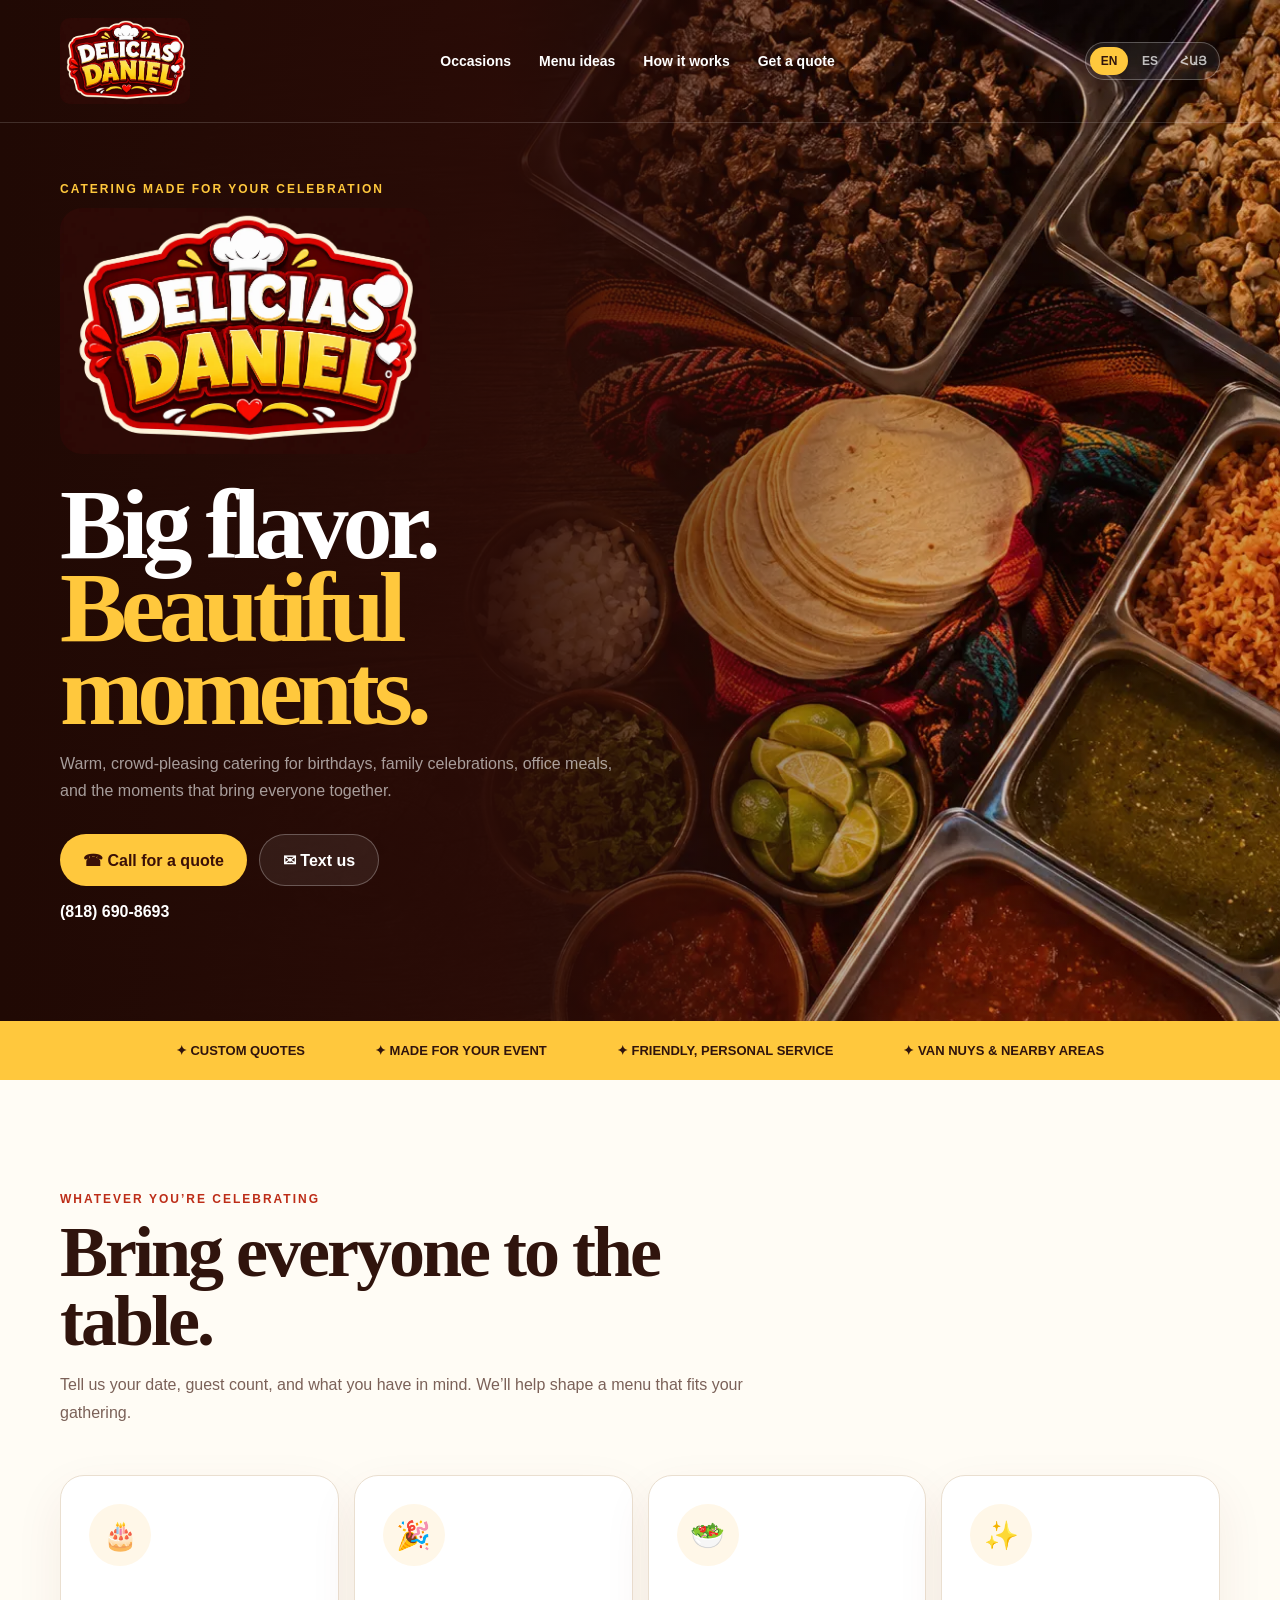
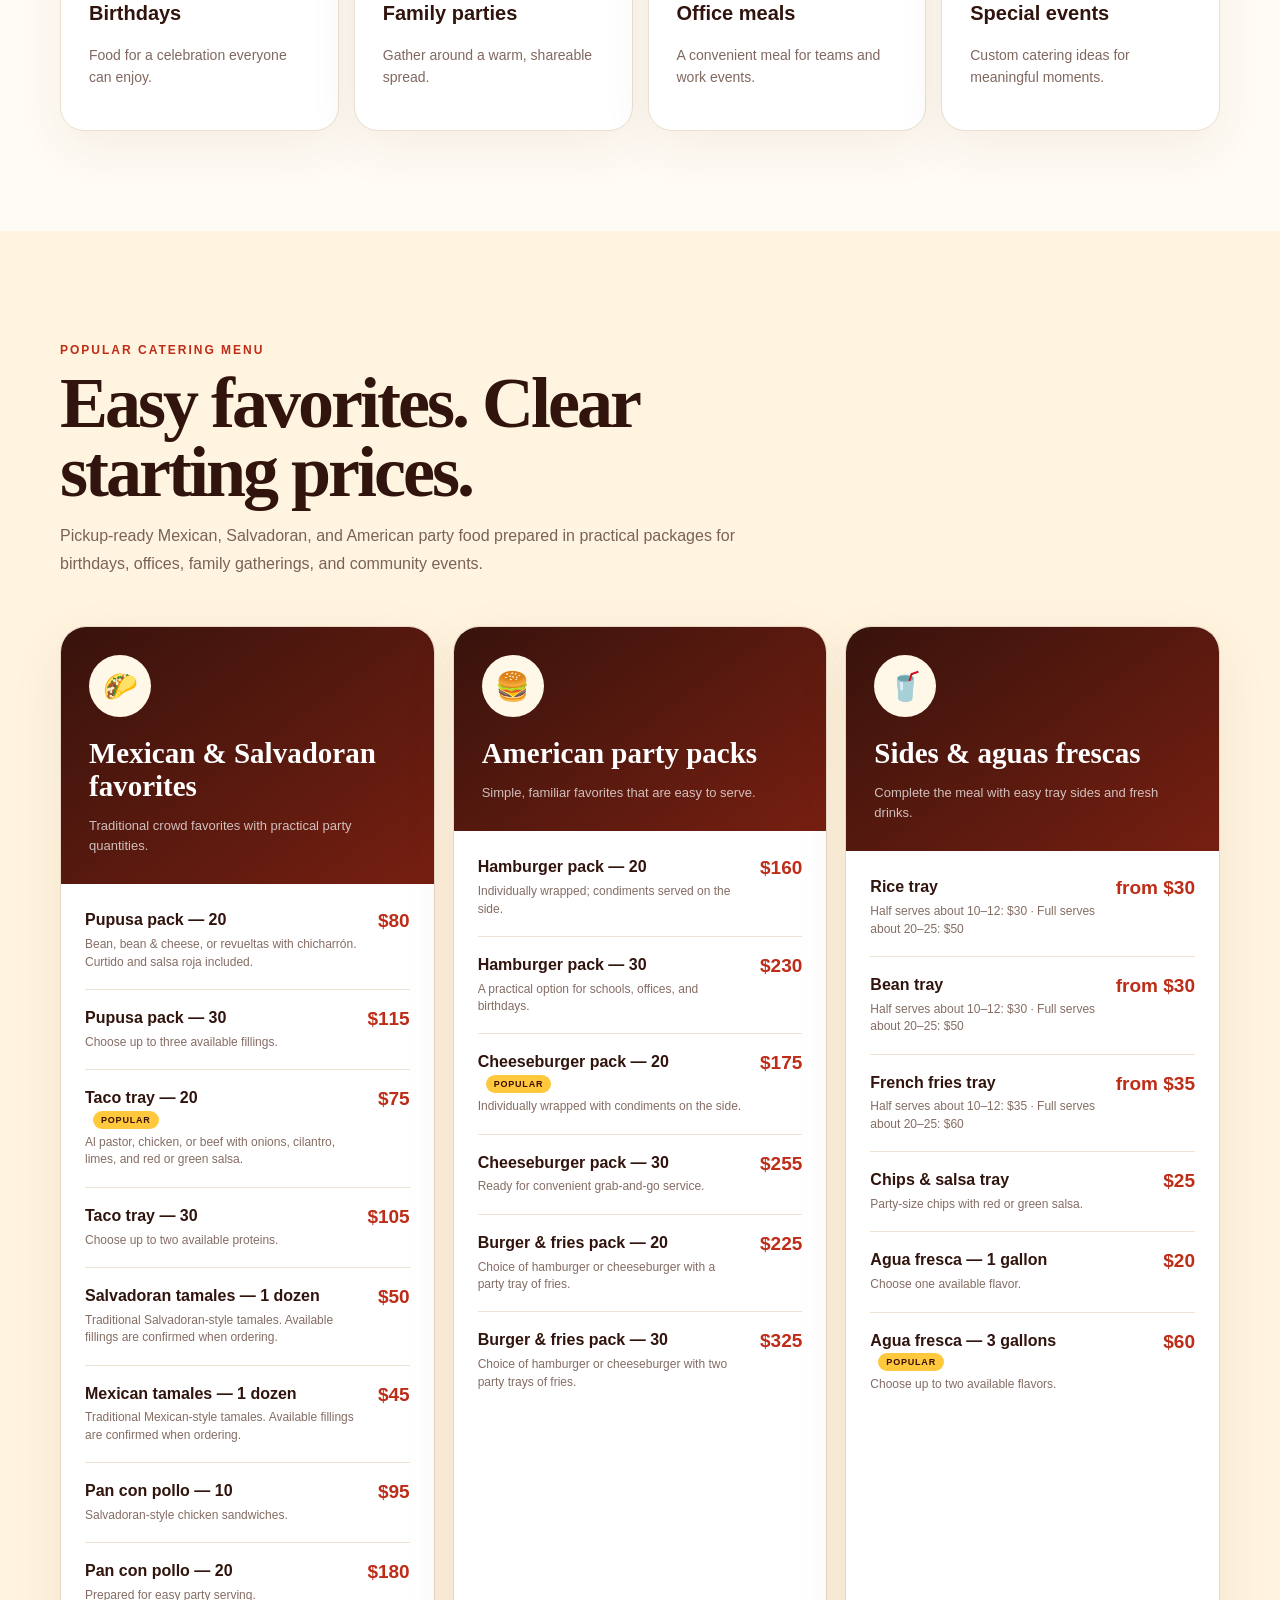
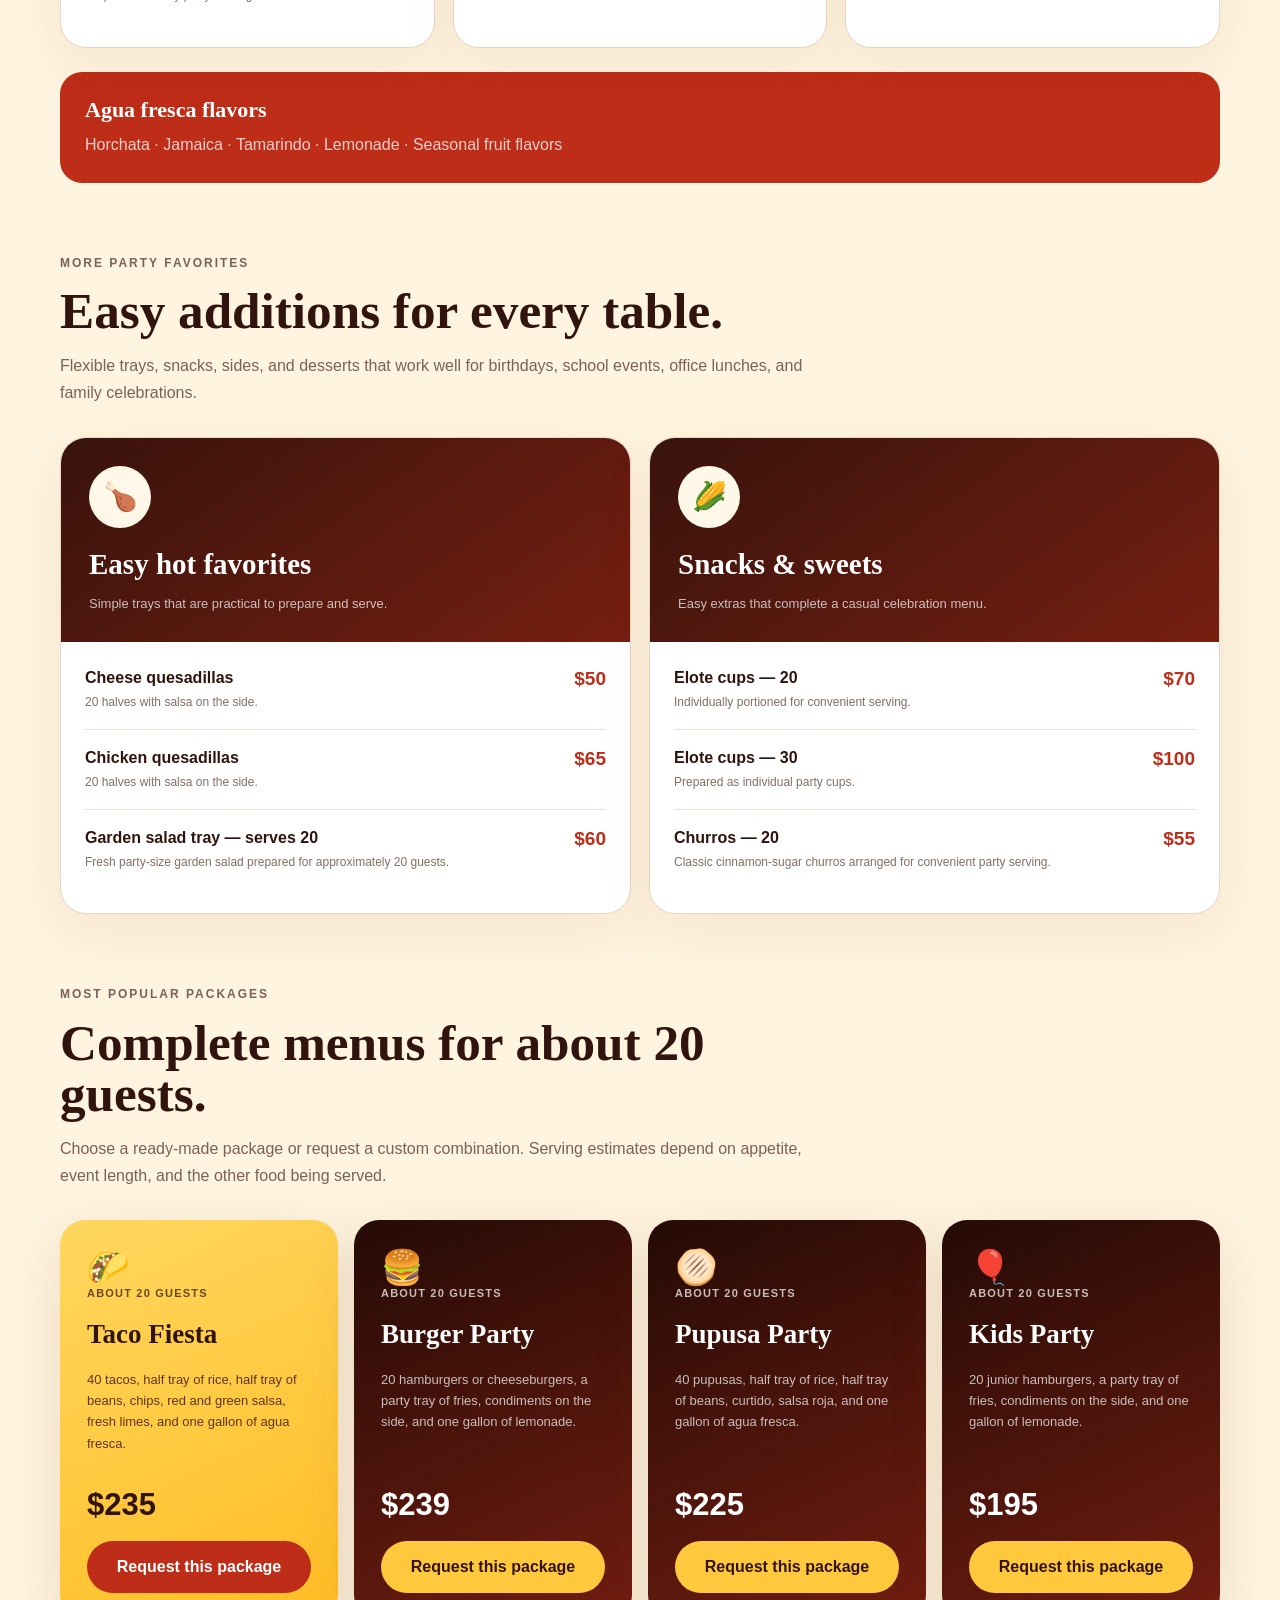
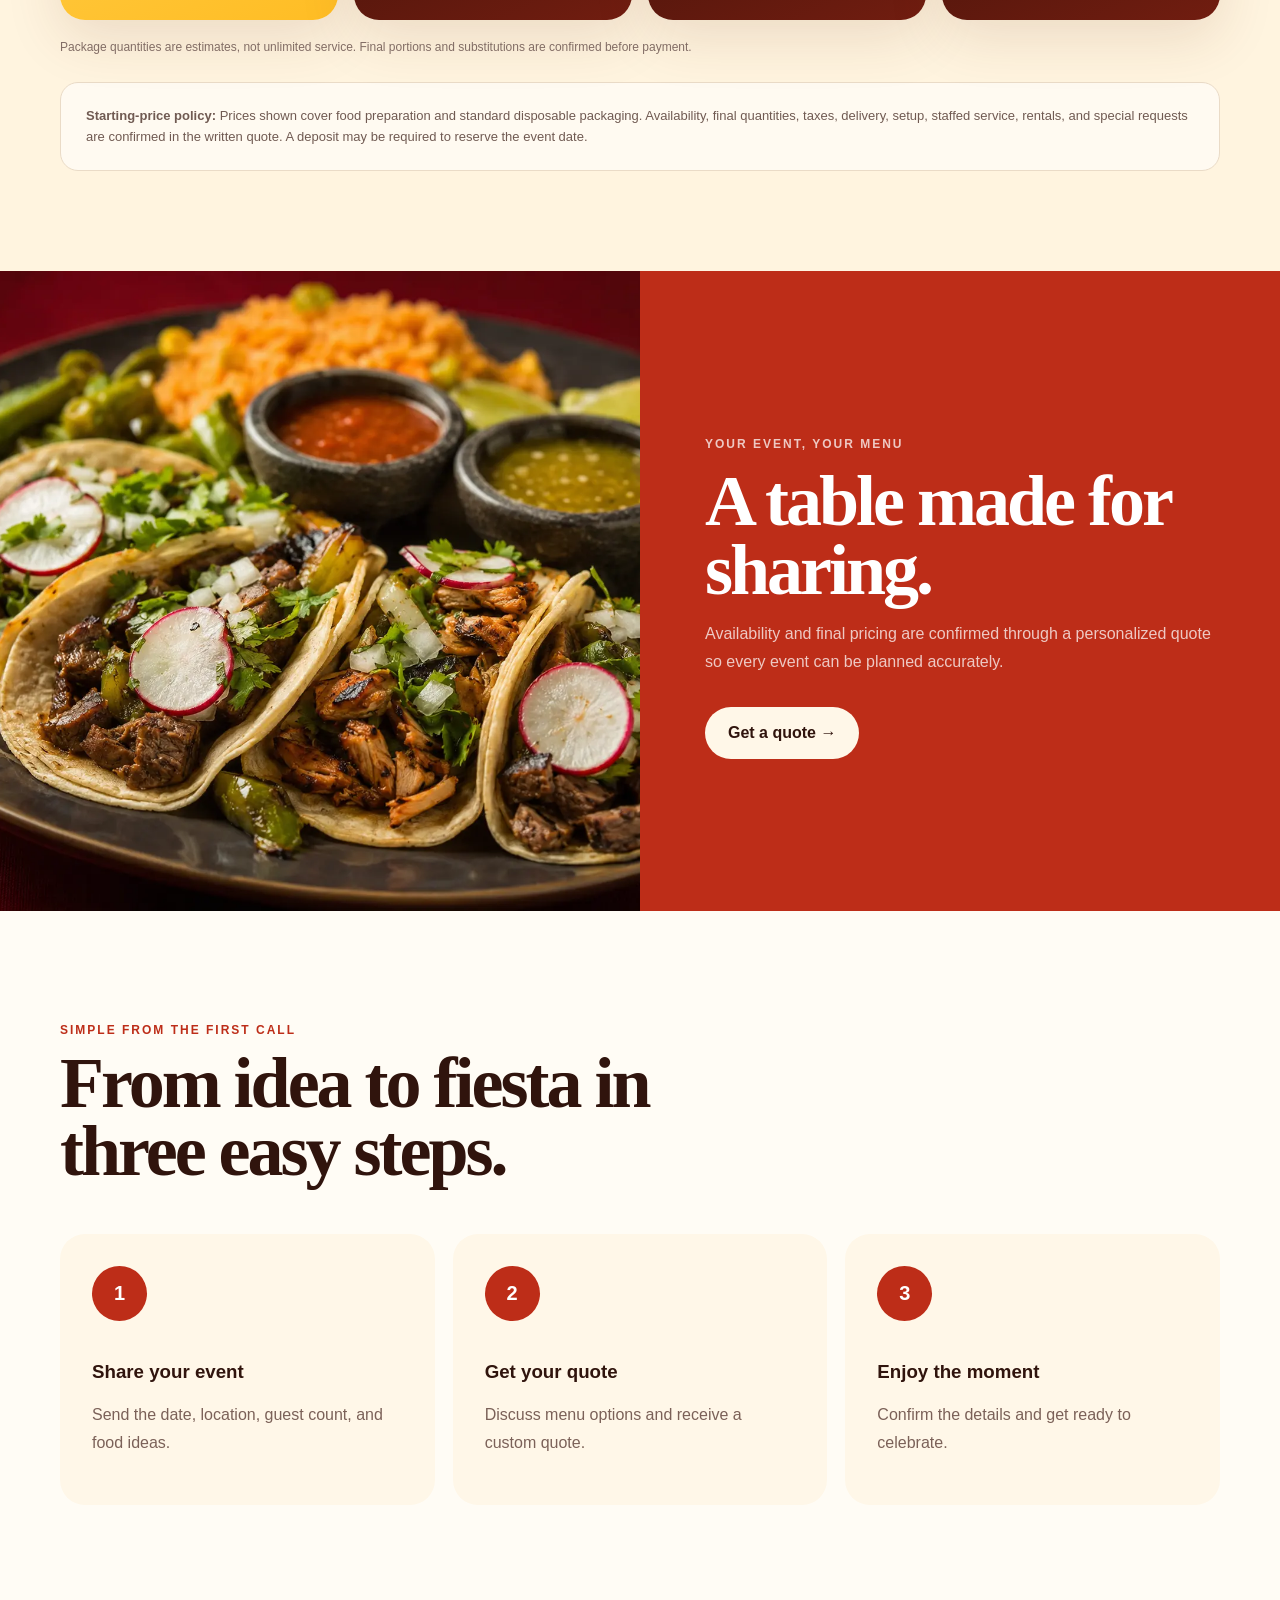
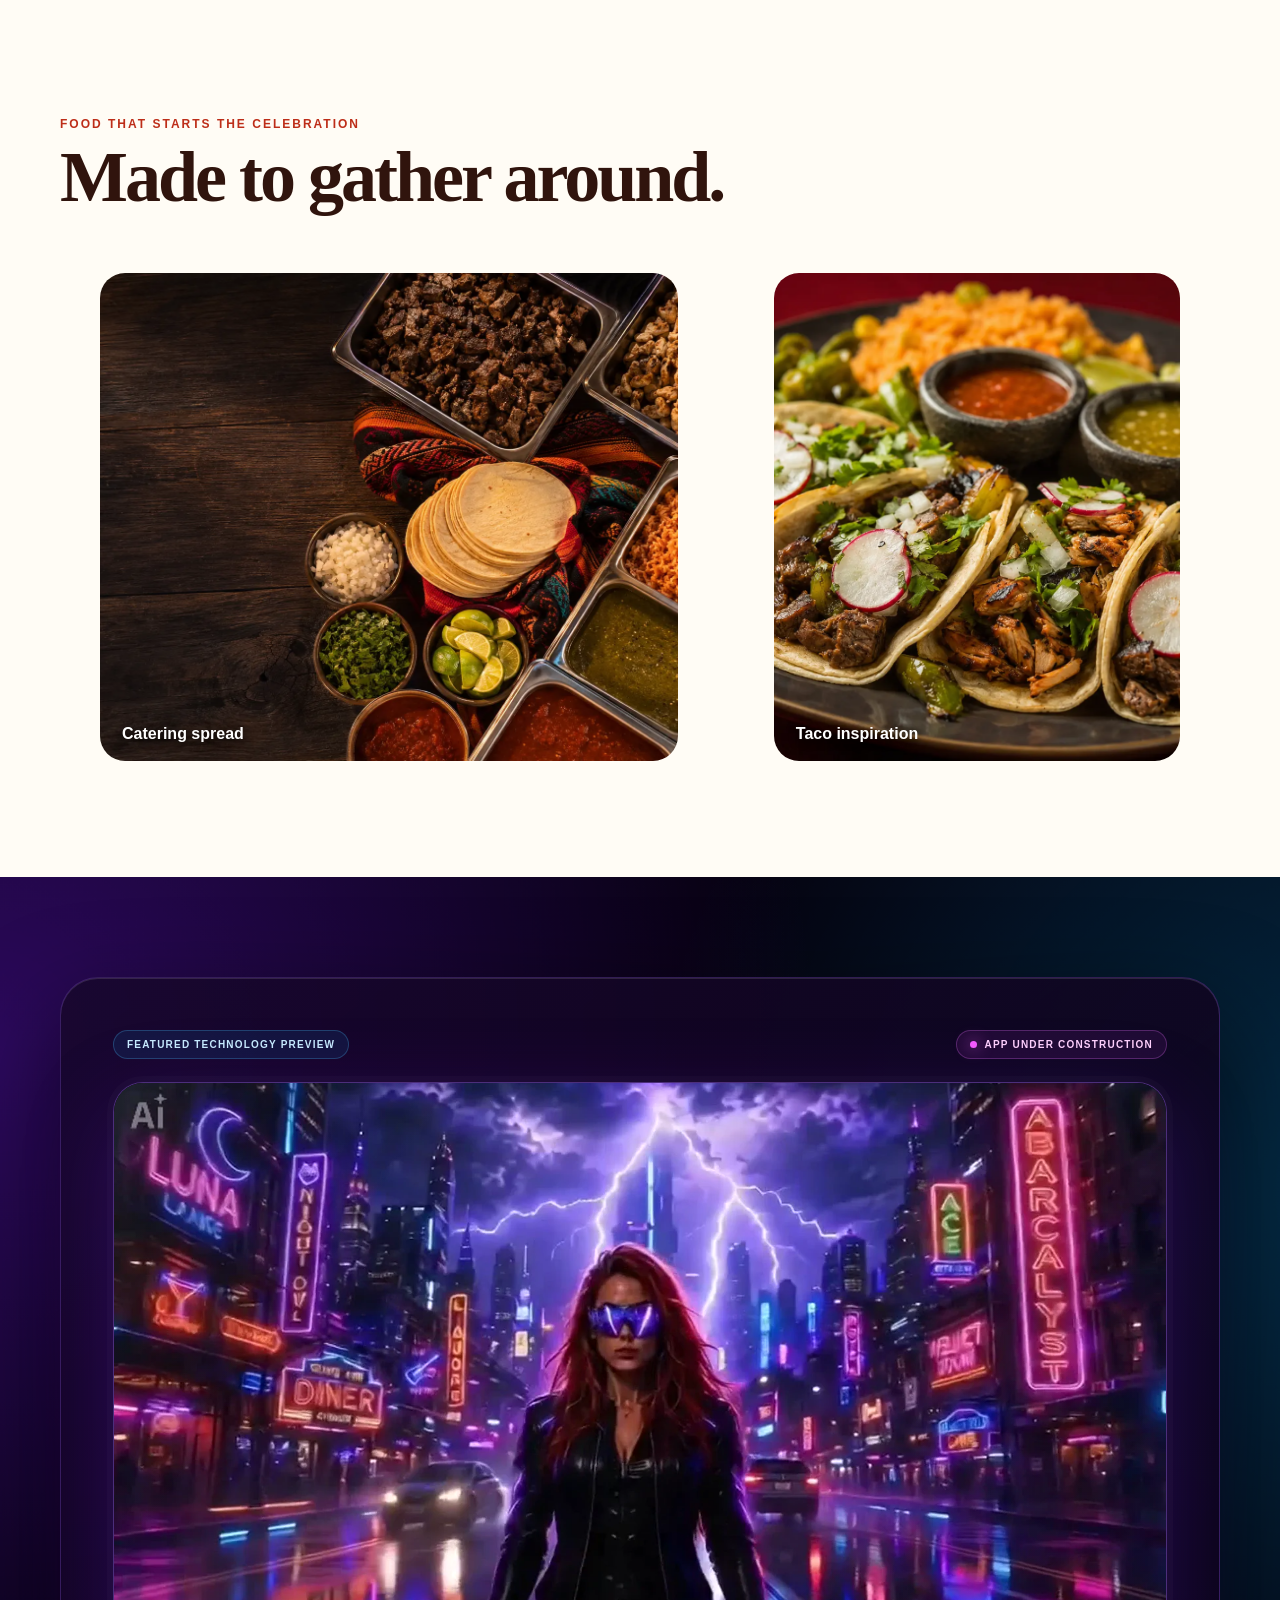
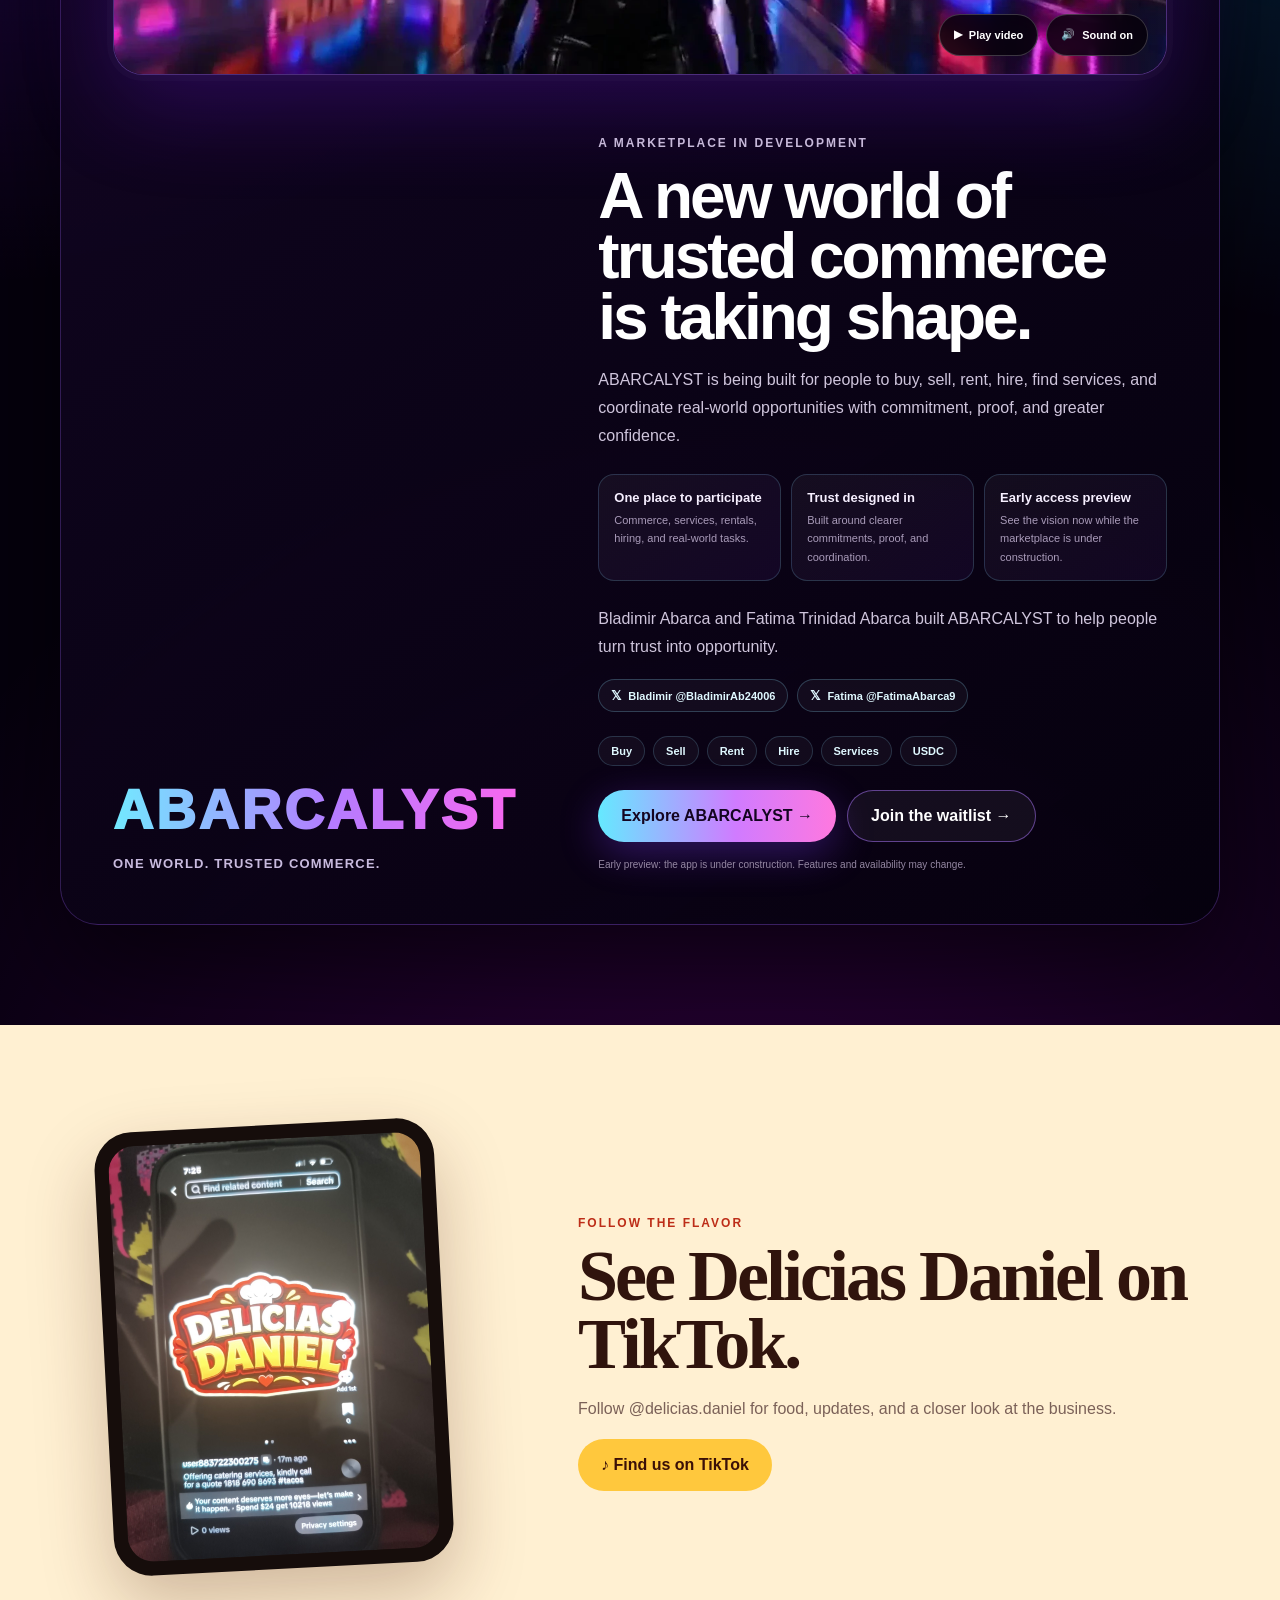
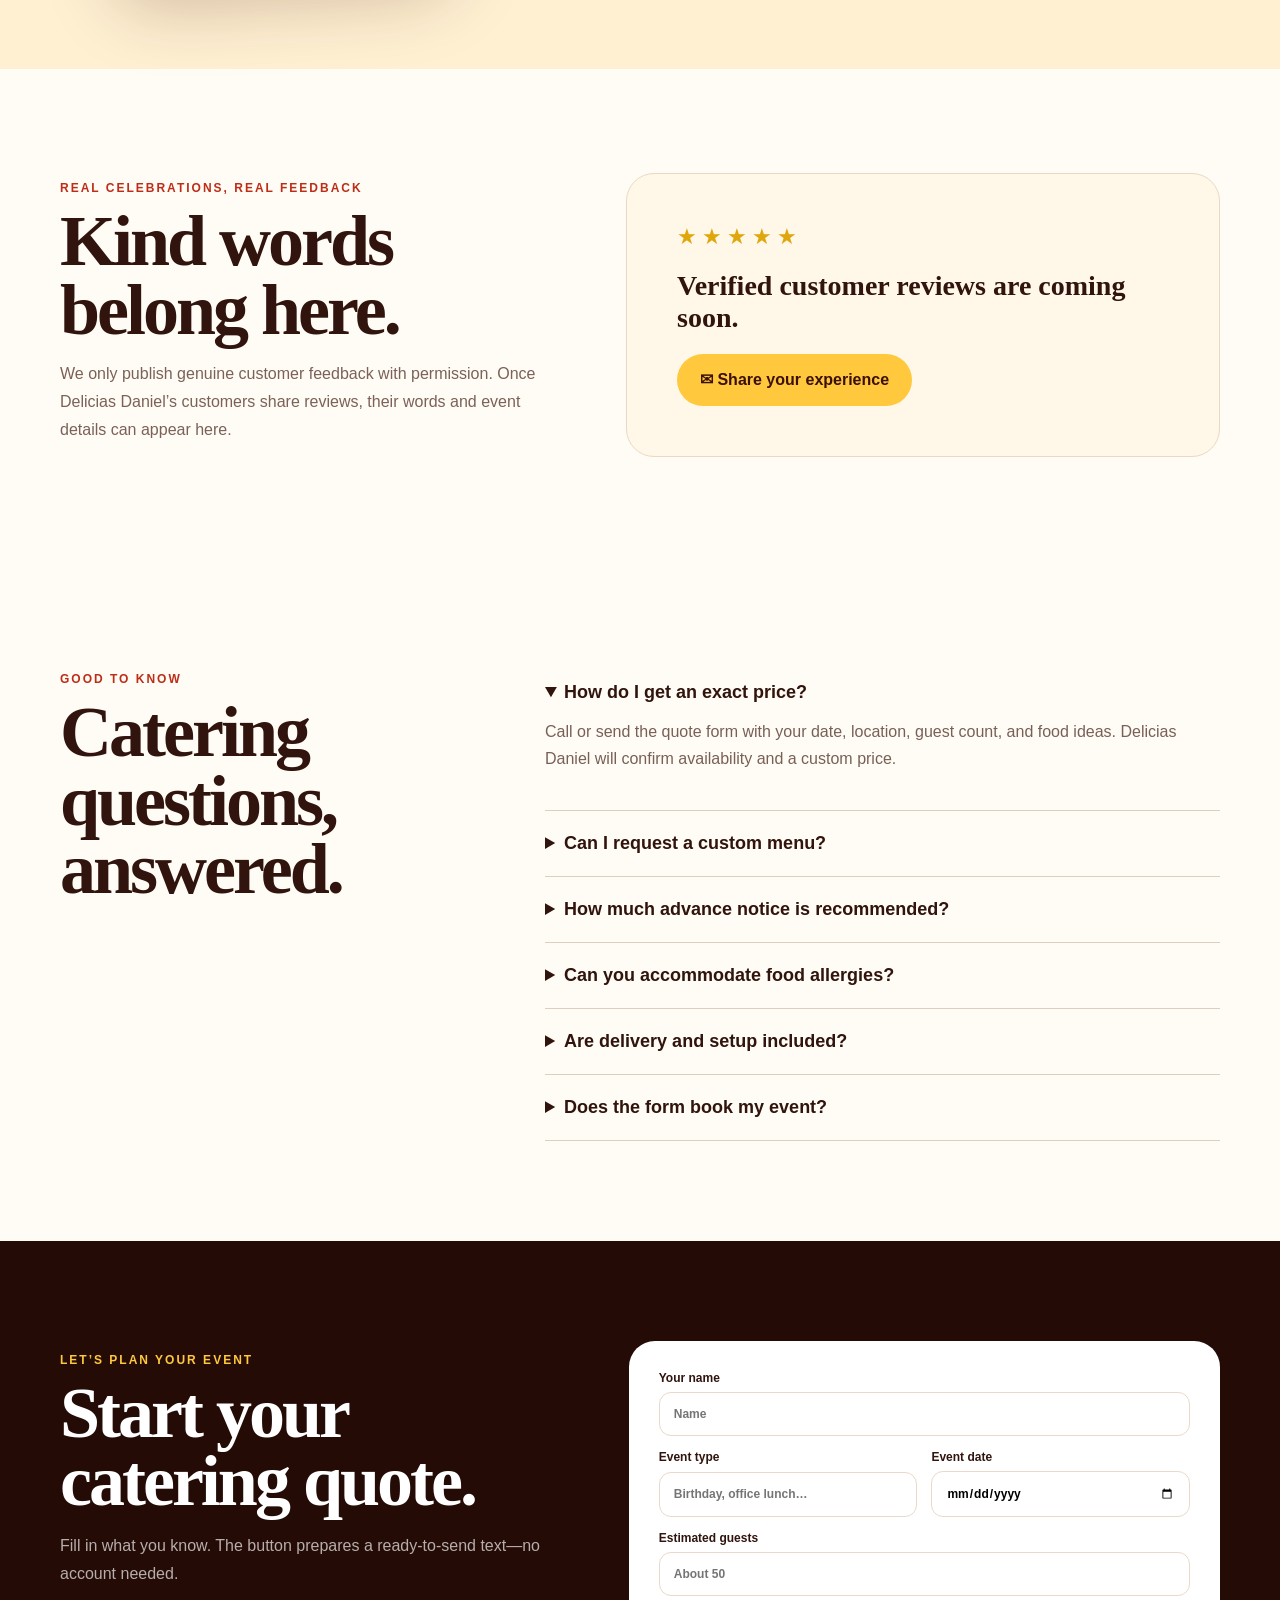
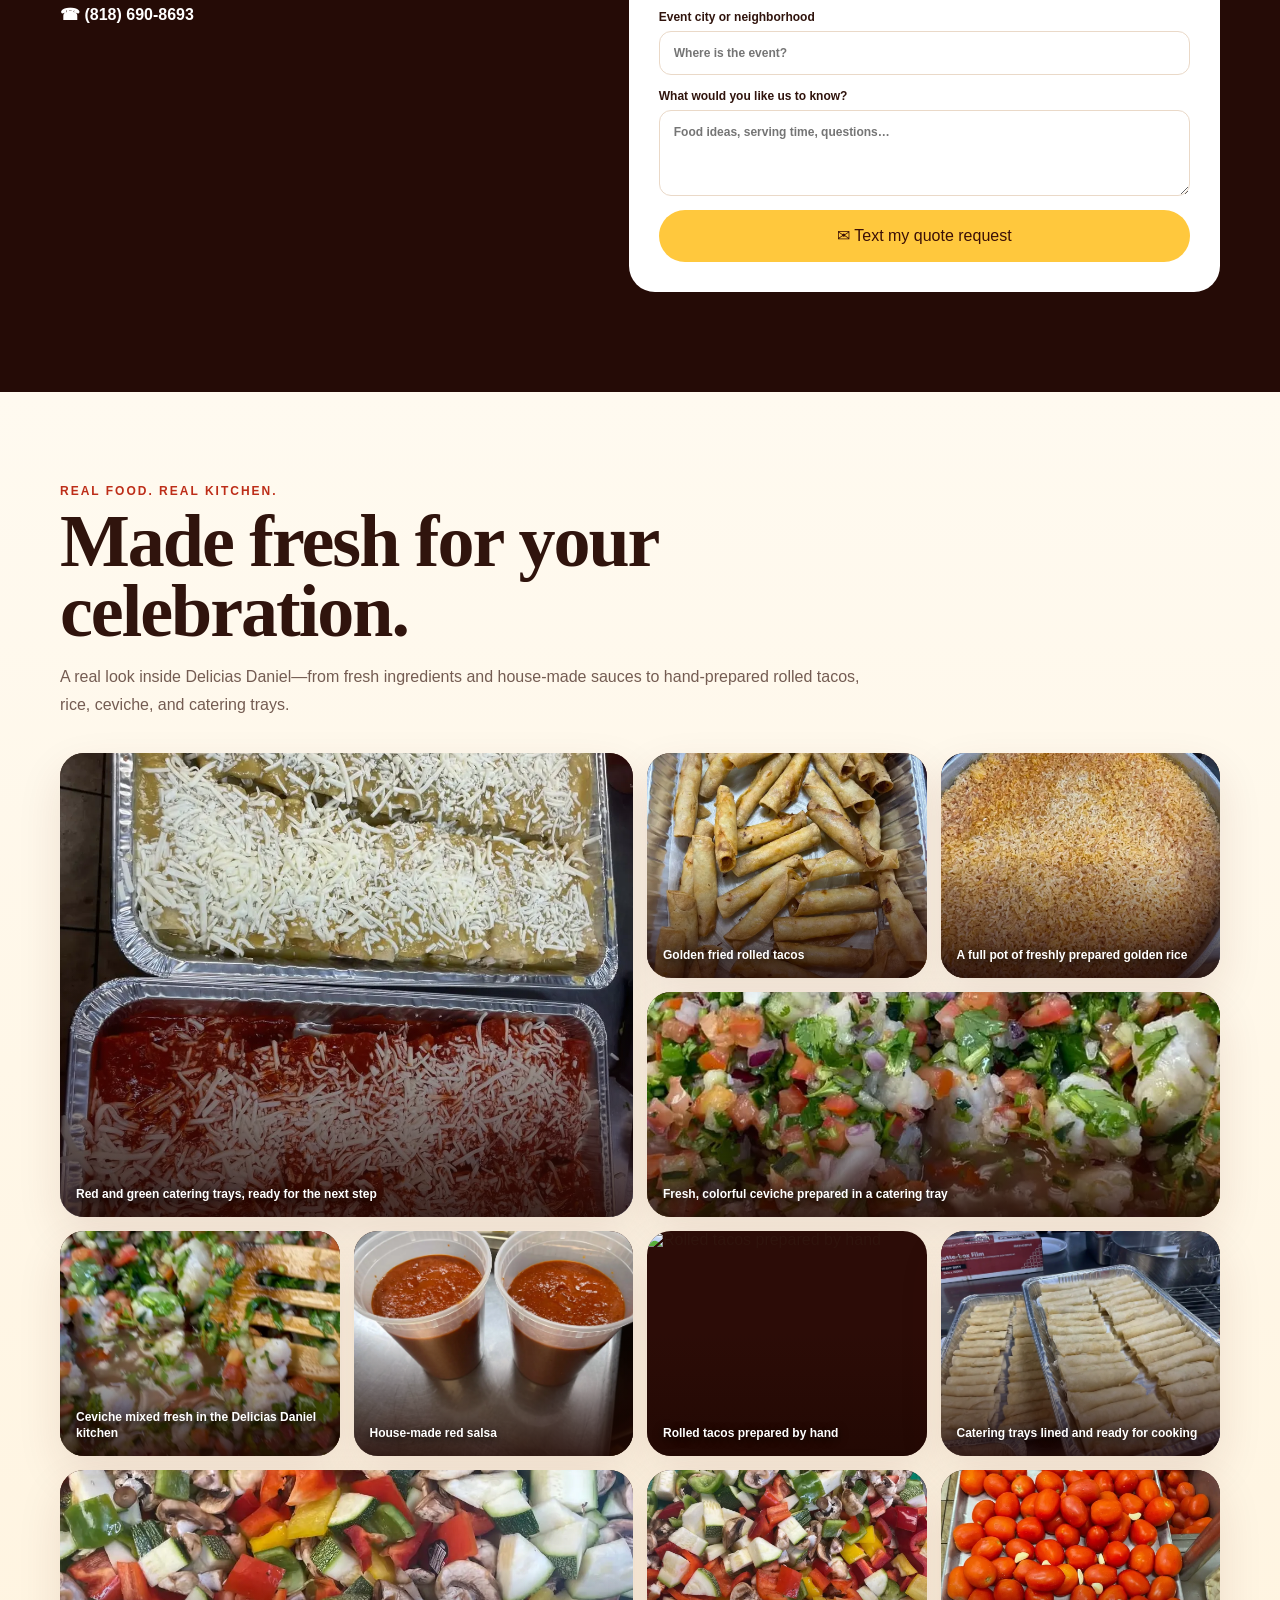
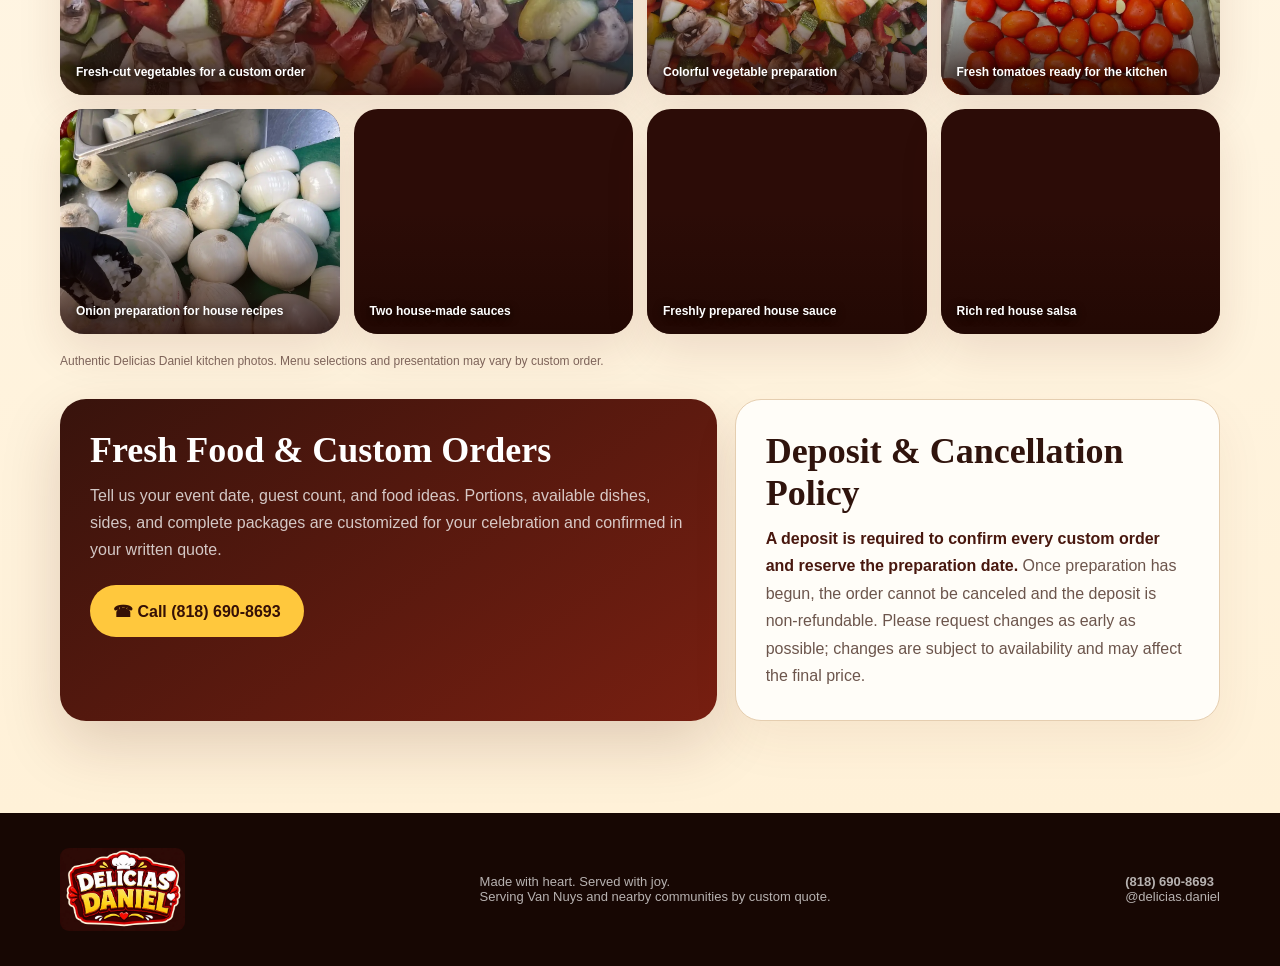
==== index.html @ d9c8c958 "Show complete real kitchen gallery and elevate ABARCALYST preview" ====
<!doctype html>
<html lang="en">
<head>
  <meta charset="utf-8">
  <meta name="viewport" content="width=device-width,initial-scale=1">
  <title>Delicias Daniel Catering | Van Nuys</title>
  <meta name="description" content="Delicias Daniel offers Mexican, Salvadoran, and American catering packages—including pupusas, tacos, tamales, burgers, chicken sandwiches, trays, and aguas frescas—in Van Nuys and nearby communities.">
  <meta name="theme-color" content="#250b06">
  <link rel="canonical" href="https://deliciasdaniel.com/">
  <link rel="icon" type="image/svg+xml" href="/favicon.svg">
  <link rel="shortcut icon" href="/favicon.svg">
  <meta property="og:title" content="Delicias Daniel Catering | Van Nuys">
  <meta property="og:description" content="Catering made for your celebration. Call (818) 690-8693 for a custom quote.">
  <meta property="og:url" content="https://deliciasdaniel.com/">
  <meta property="og:type" content="website">
  <meta property="og:locale" content="en_US">
  <meta property="og:locale:alternate" content="es_US">
  <meta property="og:locale:alternate" content="hy_AM">
  <script type="application/ld+json">
    {
      "@context": "https://schema.org",
      "@type": "FoodEstablishment",
      "name": "Delicias Daniel",
      "url": "https://deliciasdaniel.com/",
      "telephone": "+1-818-690-8693",
      "sameAs": ["https://www.tiktok.com/@delicias.daniel"],
      "areaServed": ["Van Nuys", "San Fernando Valley"],
      "servesCuisine": ["Mexican", "Salvadoran"]
    }
  </script>
  <style>
    :root{--red:#bd2d18;--dark:#250b06;--gold:#ffc83d;--cream:#fff7e8;--ink:#30140d}
    *{box-sizing:border-box}html{scroll-behavior:smooth}body{margin:0;color:var(--ink);background:#fffcf5;font-family:Arial,sans-serif}a{text-decoration:none;color:inherit}.wrap{width:min(1160px,calc(100% - 40px));margin:auto}
    header{position:absolute;z-index:3;top:0;left:0;right:0;display:flex;align-items:center;justify-content:space-between;padding:18px max(20px,calc((100vw - 1160px)/2));color:white;border-bottom:1px solid #ffffff26}.logo{width:130px;border-radius:10px}.nav{display:flex;gap:28px;font-size:14px;font-weight:700}.language-switcher{display:flex;gap:3px;padding:4px;background:#ffffff12;border:1px solid #ffffff44;border-radius:30px}.language-switcher button,.language-switcher a{display:grid;min-width:38px;padding:7px 8px;place-items:center;color:#ffffffb8;background:transparent;border:0;border-radius:20px;font:inherit;font-size:12px;font-weight:900;cursor:pointer}.language-switcher button.active,.language-switcher a.active{color:var(--ink);background:var(--gold)}
    .hero{position:relative;min-height:790px;color:white;background:var(--dark);overflow:hidden}.hero-bg{position:absolute;inset:0;width:100%;height:100%;object-fit:cover}.shade{position:absolute;inset:0;background:linear-gradient(90deg,#200904 0%,#2a0b06f2 39%,#2a0b0640 70%,#1d070430)}.hero-inner{position:relative;z-index:1;display:flex;align-items:center;min-height:790px}.hero-copy{max-width:650px;padding-top:70px}.hero-logo{width:min(370px,78vw);border-radius:22px}.eyebrow,.kicker{color:var(--gold);font-size:12px;font-weight:900;letter-spacing:2px;text-transform:uppercase}.hero h1{margin:25px 0 18px;font-family:Georgia,serif;font-size:clamp(58px,8vw,100px);line-height:.83;letter-spacing:-6px}.hero h1 span{display:block;color:var(--gold)}.lead{max-width:570px;color:#fff9;line-height:1.7}.actions{display:flex;gap:12px;flex-wrap:wrap;margin-top:30px}.btn{display:inline-flex;align-items:center;justify-content:center;min-height:52px;padding:0 23px;border-radius:30px;font-weight:900}.primary{color:#3b1007;background:var(--gold)}.secondary{color:white;border:1px solid #ffffff44;background:#ffffff12}.number{display:block;margin-top:17px;font-weight:800}
    .strip{display:flex;gap:70px;justify-content:center;padding:22px;background:var(--gold);font-size:13px;font-weight:900;text-transform:uppercase;overflow:auto;white-space:nowrap}
    section{padding:100px 0}.heading{max-width:730px}.kicker{color:var(--red)}h2{margin:0;font-family:Georgia,serif;font-size:clamp(42px,6vw,72px);line-height:.95;letter-spacing:-3px}.sub{color:#7b6158;line-height:1.75}
    .cards{display:grid;grid-template-columns:repeat(4,1fr);gap:15px;margin-top:48px}.card{min-height:205px;padding:28px;background:white;border:1px solid #eadfd0;border-radius:24px;box-shadow:0 18px 50px #6b2c1012}.icon{display:grid;width:62px;height:62px;place-items:center;background:var(--cream);border-radius:50%;font-size:28px}.card h3{margin-top:36px;font-size:20px}.card p{color:#806860;line-height:1.55;font-size:14px}
    .menu{background:#fff4df}.menu .cards{grid-template-columns:repeat(3,1fr)}.menu .card{color:white;background:linear-gradient(145deg,#38130c,#711d10);border:0}.menu .card p{color:#ffffffaa}.note{margin-top:18px;color:#826d65;font-size:12px}
    .price-groups{display:grid;grid-template-columns:repeat(3,1fr);gap:18px;margin-top:48px}.price-card{overflow:hidden;background:white;border:1px solid #e6d6c3;border-radius:26px;box-shadow:0 18px 55px #6b2c1012}.price-head{min-height:155px;padding:28px;color:white;background:linear-gradient(145deg,#38130c,#761f11)}.price-head .icon{margin-bottom:20px}.price-head h3{margin:0;font-family:Georgia,serif;font-size:29px}.price-head p{margin-bottom:0;color:#ffffffb8;font-size:13px;line-height:1.55}.price-list{padding:8px 24px 24px}.price-row{display:grid;grid-template-columns:1fr auto;gap:16px;align-items:start;padding:18px 0;border-bottom:1px solid #eee2d3}.price-row:last-child{border-bottom:0}.price-name{display:block;font-weight:900;line-height:1.3}.price-detail{display:block;margin-top:5px;color:#856d64;font-size:12px;line-height:1.45}.price{color:var(--red);font-size:19px;font-weight:900;white-space:nowrap}.popular{display:inline-flex;margin-left:8px;padding:4px 8px;color:#3b1007;background:var(--gold);border-radius:20px;font-size:9px;font-weight:900;letter-spacing:.8px;text-transform:uppercase}.flavors{margin-top:24px;padding:25px;color:white;background:var(--red);border-radius:22px}.flavors strong{display:block;margin-bottom:8px;font-family:Georgia,serif;font-size:22px}.flavors span{color:#ffffffc5;line-height:1.7}.price-note{margin-top:25px;padding:22px 25px;background:#fffaf1;border:1px solid #eadbc7;border-radius:18px;color:#705a52;font-size:13px;line-height:1.65}
    .menu-subhead{max-width:760px;margin-top:70px}.menu-subhead h3{margin:8px 0 12px;font-family:Georgia,serif;font-size:clamp(34px,4vw,52px);line-height:1}.menu-subhead p{color:#7b6158;line-height:1.7}.extras-grid{display:grid;grid-template-columns:1fr 1fr;gap:18px;margin-top:30px}.extras-grid .price-head{min-height:130px}.package-grid{display:grid;grid-template-columns:repeat(4,1fr);gap:16px;margin-top:30px}.package{display:flex;flex-direction:column;min-height:360px;padding:27px;color:white;background:linear-gradient(155deg,#250b06,#711d10);border-radius:25px;box-shadow:0 18px 55px #6b2c1020}.package.featured{color:var(--ink);background:linear-gradient(155deg,#ffd75f,#ffbd24)}.package-icon{font-size:34px}.package h4{margin:22px 0 8px;font-family:Georgia,serif;font-size:27px;line-height:1}.package .serves{font-size:11px;font-weight:900;letter-spacing:1.2px;text-transform:uppercase;opacity:.72}.package p{flex:1;color:#ffffffb8;font-size:13px;line-height:1.65}.package.featured p{color:#5e351f}.package-price{display:block;margin-top:20px;font-size:31px;font-weight:900}.package a{margin-top:18px;color:var(--ink);background:var(--gold)}.package.featured a{color:white;background:var(--red)}.service-note{margin-top:18px;color:#826d65;font-size:12px;line-height:1.55}
    .feature{display:grid;grid-template-columns:1fr 1fr;padding:0;color:white;background:var(--red)}.feature img{width:100%;height:640px;object-fit:cover}.feature-copy{align-self:center;padding:70px max(35px,calc((100vw - 1160px)/2)) 70px 65px}.feature-copy p{color:#ffffffbd;line-height:1.75}.cream{color:var(--ink);background:var(--cream);margin-top:15px}
    .steps{display:grid;grid-template-columns:repeat(3,1fr);gap:18px;margin-top:48px}.step{padding:32px;min-height:260px;background:var(--cream);border-radius:25px}.step b{display:grid;width:55px;height:55px;place-items:center;color:white;background:var(--red);border-radius:50%;font-size:20px}.step h3{margin-top:40px}
    .gallery{display:grid;grid-template-columns:1.15fr .85fr;grid-template-rows:520px;gap:16px;margin-top:45px}.photo{position:relative;overflow:hidden;border-radius:25px}.photo:first-child{grid-row:auto}.photo img{width:100%;height:100%;object-fit:cover}.photo span{position:absolute;left:22px;bottom:18px;color:white;font-weight:900;text-shadow:0 2px 10px #000}
    .abarcalyst-ad{position:relative;isolation:isolate;overflow:hidden;color:white;background:#05010d}.abarcalyst-ad:before{content:"";position:absolute;z-index:-1;inset:-30%;background:radial-gradient(circle at 18% 25%,#7b19ff55,transparent 31%),radial-gradient(circle at 86% 30%,#00b7ff3d,transparent 28%),radial-gradient(circle at 55% 92%,#d900ff30,transparent 35%)}.ab-shell{padding:52px;border:1px solid #9e62ff47;border-radius:38px;background:linear-gradient(145deg,#17072bd9,#05010de8);box-shadow:0 40px 100px #0008,inset 0 1px #ffffff1f}.ab-topline{display:flex;align-items:center;justify-content:space-between;gap:16px;margin-bottom:23px}.ab-badge,.ab-status{display:inline-flex;align-items:center;gap:8px;padding:8px 13px;border-radius:30px;font-size:10px;font-weight:900;letter-spacing:1.2px;text-transform:uppercase}.ab-badge{color:#c8edff;background:#00a7ff18;border:1px solid #4bc8ff40}.ab-status{color:#ffd2fd;background:#df3cff15;border:1px solid #ec73ff42}.ab-status:before{content:"";width:7px;height:7px;background:#f55cff;border-radius:50%;box-shadow:0 0 16px #f55cff}.ab-video{position:relative;overflow:hidden;aspect-ratio:16/9;border:1px solid #a165ff73;border-radius:30px;background:#08020f;box-shadow:0 0 0 6px #ffffff05,0 30px 90px #5d13bd55}.ab-video:after{content:"";position:absolute;pointer-events:none;inset:0;background:linear-gradient(125deg,#ffffff12,transparent 24%,transparent 70%,#7b2cff17)}.ab-video video{display:block;width:100%;height:100%;object-fit:cover}.ab-duration{position:absolute;z-index:2;top:18px;right:18px;padding:8px 11px;color:#ffffffd6;background:#05010dbd;border:1px solid #ffffff2a;border-radius:20px;font-size:10px;font-weight:800;backdrop-filter:blur(12px)}.ab-controls{position:absolute;z-index:3;right:18px;bottom:18px;display:flex;gap:8px}.ab-control{display:flex;align-items:center;gap:7px;min-height:42px;padding:0 14px;color:white;background:#07020bd6;border:1px solid #ffffff35;border-radius:25px;font:inherit;font-size:11px;font-weight:900;cursor:pointer;backdrop-filter:blur(14px)}.ab-control:hover{background:#6b22d9}.ab-copy{display:grid;grid-template-columns:.85fr 1.15fr;gap:65px;align-items:end;margin-top:46px}.ab-wordmark{display:block;margin-bottom:12px;background:linear-gradient(90deg,#72e9ff,#b47cff 52%,#ff65ef);-webkit-background-clip:text;background-clip:text;color:transparent;font-size:clamp(30px,5vw,55px);font-weight:1000;letter-spacing:3px}.ab-tagline{color:#c9bbdf;font-size:13px;font-weight:800;letter-spacing:1.2px}.ab-copy h2{margin-bottom:18px;font-family:Arial,sans-serif;font-size:clamp(37px,5vw,66px);letter-spacing:-3px}.ab-copy p{color:#cfc5dc;line-height:1.75}.ab-pills{display:flex;flex-wrap:wrap;gap:8px;margin:24px 0}.ab-pills span{padding:8px 12px;color:#dff8ff;background:#ffffff0a;border:1px solid #8cdfff30;border-radius:24px;font-size:11px;font-weight:800}.ab-founder-links{display:flex;flex-wrap:wrap;gap:9px;margin:18px 0 4px}.ab-founder-links a{display:inline-flex;align-items:center;gap:7px;padding:8px 12px;color:#dff8ff;background:#ffffff0a;border:1px solid #8cdfff3d;border-radius:24px;font-size:11px;font-weight:900}.ab-founder-links a:hover{color:#140521;background:linear-gradient(90deg,#65e9ff,#d07bff 58%,#ff78df)}.ab-founder-links .x-mark{font-size:13px}.ab-cta{color:#140521;background:linear-gradient(90deg,#65e9ff,#d07bff 58%,#ff78df);box-shadow:0 12px 40px #7d3cff55}.ab-disclaimer{display:block;margin-top:15px;color:#9487a2;font-size:10px;line-height:1.5}
    .ab-actions{display:flex;flex-wrap:wrap;gap:11px}.ab-waitlist{color:white;background:#ffffff0d;border:1px solid #ad78ff80}.ab-waitlist:hover{background:#812fe2}
    .social{background:#fff0d2}.social-grid{display:grid;grid-template-columns:.8fr 1.2fr;gap:90px;align-items:center}.phone{width:min(340px,80vw);margin:auto;padding:14px;background:#160d0b;border-radius:38px;box-shadow:0 30px 70px #4b190c44;transform:rotate(-3deg)}.phone img{display:block;width:100%;border-radius:26px}.reviews{display:grid;grid-template-columns:.9fr 1.1fr;gap:80px;align-items:center}.review-box{display:grid;gap:20px;justify-items:start;padding:50px;background:var(--cream);border:1px solid #ead8c2;border-radius:28px}.stars{color:#dfa70b;letter-spacing:5px;font-size:22px}.review-box strong{font-family:Georgia,serif;font-size:28px}
    .faq{display:grid;grid-template-columns:.75fr 1.25fr;gap:80px}.faq details{padding:22px 0;border-bottom:1px solid #ddcfc0}.faq summary{font-size:18px;font-weight:800;cursor:pointer}.faq details p{color:#786057;line-height:1.65}
    .quote{color:white;background:var(--dark)}.quote-grid{display:grid;grid-template-columns:.9fr 1.1fr;gap:85px;align-items:start}.quote .sub{color:#ffffffaa}.form{display:grid;gap:14px;padding:30px;color:var(--ink);background:white;border-radius:26px}.form label{display:grid;gap:7px;font-size:12px;font-weight:800}.form input,.form textarea{width:100%;padding:14px;border:1px solid #ead9c8;border-radius:12px;font:inherit}.row{display:grid;grid-template-columns:1fr 1fr;gap:14px}.form button{border:0;font:inherit;cursor:pointer}
    footer{display:flex;align-items:center;justify-content:space-between;gap:30px;padding:35px max(20px,calc((100vw - 1160px)/2));color:#ffffffb0;background:#170703;font-size:13px}footer img{width:125px;border-radius:9px}.mobile{display:none}
    @media(max-width:1050px){.package-grid{grid-template-columns:1fr 1fr}}
    @media(max-width:850px){.nav{display:none}.hero{min-height:750px}.hero-inner{min-height:750px}.shade{background:linear-gradient(90deg,#200904f5,#2a0b06b8)}.cards,.menu .cards,.price-groups{grid-template-columns:1fr 1fr}.feature{grid-template-columns:1fr}.feature img{height:420px}.steps{grid-template-columns:1fr}.gallery{grid-template-columns:1fr;grid-template-rows:350px 230px}.photo:first-child{grid-row:auto}.ab-shell{padding:28px}.ab-copy,.social-grid,.reviews,.faq,.quote-grid{grid-template-columns:1fr}.ab-copy{gap:30px}.row{grid-template-columns:1fr}}
    @media(max-width:560px){body{padding-bottom:66px}.hero-logo{width:270px}.hero h1{font-size:58px;letter-spacing:-4px}.actions{display:grid}.strip{justify-content:flex-start}.cards,.menu .cards,.price-groups,.extras-grid,.package-grid{grid-template-columns:1fr}section{padding:75px 0}.feature-copy{padding:60px 24px}.ab-shell{padding:15px;border-radius:24px}.ab-topline{align-items:flex-start;flex-direction:column}.ab-video{border-radius:18px}.ab-duration{top:10px;right:10px}.ab-controls{right:10px;bottom:10px}.ab-control{width:42px;padding:0;justify-content:center}.ab-control-label{display:none}.ab-copy{padding:8px 7px 15px}.faq{gap:35px}.form{padding:20px}footer{flex-direction:column;text-align:center}.mobile{position:fixed;z-index:9;left:0;right:0;bottom:0;display:grid;grid-template-columns:1fr 1fr;padding:8px;background:#180704}.mobile a{display:flex;align-items:center;justify-content:center;height:48px;color:white;font-weight:900}.mobile a:first-child{color:var(--ink);background:var(--gold);border-radius:30px}}
  
/* DELICIAS_REAL_KITCHEN_GALLERY_V4 */
.dd-real-food{padding:92px 0;background:linear-gradient(180deg,#fffaf0,#fff1d8)}
.dd-real-food .dd-head{max-width:800px;margin-bottom:34px}
.dd-real-food .dd-kicker{font-size:12px;font-weight:900;letter-spacing:2px;text-transform:uppercase;color:#bd2d18}
.dd-real-food h2{margin:8px 0 14px;font-family:Georgia,serif;font-size:clamp(42px,7vw,74px);line-height:.95;letter-spacing:-2px}
.dd-real-food .dd-sub{color:#745c52;line-height:1.75}
.dd-kitchen-grid{display:grid;grid-template-columns:repeat(4,1fr);grid-auto-rows:225px;gap:14px}
.dd-kitchen-card{position:relative;overflow:hidden;margin:0;border-radius:24px;background:#2c0c07;box-shadow:0 18px 45px #571c101c}
.dd-kitchen-card:first-child{grid-column:span 2;grid-row:span 2}
.dd-kitchen-card:nth-child(4),.dd-kitchen-card:nth-child(9){grid-column:span 2}
.dd-kitchen-card img{display:block;width:100%;height:100%;object-fit:cover;transition:transform .45s ease}
.dd-kitchen-card:hover img{transform:scale(1.035)}
.dd-kitchen-card:after{content:"";position:absolute;inset:45% 0 0;background:linear-gradient(transparent,#210803d9)}
.dd-kitchen-card figcaption{position:absolute;z-index:2;left:16px;right:16px;bottom:14px;color:white;font-size:12px;font-weight:900;line-height:1.35;text-shadow:0 2px 10px #000}
.dd-gallery-note{margin:18px 0 0;color:#80675d;font-size:12px;line-height:1.6}
.dd-order-grid{display:grid;grid-template-columns:1.15fr .85fr;gap:18px;margin-top:28px}
.dd-feature-order{padding:30px;border-radius:26px;color:white;background:linear-gradient(145deg,#38130c,#781f11);box-shadow:0 24px 60px #4b170f2b}
.dd-feature-order h3,.dd-policy h3{margin:0 0 11px;font-family:Georgia,serif;font-size:clamp(27px,4vw,36px)}
.dd-feature-order p{margin:0;color:#ffffffc2;line-height:1.7}
.dd-call{display:inline-flex;align-items:center;justify-content:center;min-height:52px;margin-top:22px;padding:0 23px;border-radius:999px;background:#ffc83d;color:#351006;font-weight:900}
.dd-policy{padding:30px;border:1px solid #e5ceb0;border-radius:26px;background:#fffdf8;box-shadow:0 20px 50px #6b2c1010}
.dd-policy p{margin:0;color:#6c554c;line-height:1.72}
.dd-policy strong{color:#48170e}
.ab-promo-grid{display:grid;grid-template-columns:repeat(3,1fr);gap:10px;margin:24px 0}
.ab-promo-point{padding:15px;border:1px solid #8cdfff30;border-radius:16px;background:linear-gradient(145deg,#ffffff0c,#7134c318)}
.ab-promo-point strong{display:block;margin-bottom:5px;color:#f6efff;font-size:13px}
.ab-promo-point span{color:#a99bb9;font-size:11px;line-height:1.5}
@media(max-width:850px){.dd-kitchen-grid{grid-template-columns:repeat(2,1fr);grid-auto-rows:210px}.dd-kitchen-card:first-child{grid-column:span 2}.dd-kitchen-card:nth-child(4),.dd-kitchen-card:nth-child(9){grid-column:span 1}.ab-promo-grid{grid-template-columns:1fr}}
@media(max-width:760px){.dd-real-food{padding:64px 0}.dd-order-grid{grid-template-columns:1fr}}
@media(max-width:560px){.dd-kitchen-grid{gap:9px;grid-auto-rows:170px}.dd-kitchen-card{border-radius:17px}.dd-kitchen-card:first-child{grid-row:span 2}.dd-kitchen-card figcaption{left:11px;right:11px;bottom:10px;font-size:10px}}

</style>
</head>
<body>
  <header>
    <img class="logo" src="" data-b64="assets/delicias-daniel-logo.webp.b64" alt="Delicias Daniel">
    <nav class="nav"><a href="#events">Occasions</a><a href="#menu">Menu ideas</a><a href="#steps">How it works</a><a href="#quote">Get a quote</a></nav>
    <div class="language-switcher" aria-label="Choose language"><button class="active" data-lang="en" type="button">EN</button><button data-lang="es" type="button">ES</button><button data-lang="hy" type="button">ՀԱՅ</button></div>
  </header>
  <main>
    <section class="hero">
      <img class="hero-bg" src="" data-b64="assets/hero-catering.webp.b64" alt="">
      <div class="shade"></div>
      <div class="wrap hero-inner"><div class="hero-copy">
        <p class="eyebrow">Catering made for your celebration</p>
        <img class="hero-logo" src="" data-b64="assets/delicias-daniel-logo.webp.b64" alt="Delicias Daniel">
        <h1>Big flavor.<span>Beautiful moments.</span></h1>
        <p class="lead">Warm, crowd-pleasing catering for birthdays, family celebrations, office meals, and the moments that bring everyone together.</p>
        <div class="actions"><a class="btn primary" href="tel:+18186908693">☎ Call for a quote</a><a class="btn secondary" href="sms:18186908693">✉ Text us</a></div>
        <a class="number" href="tel:+18186908693">(818) 690-8693</a>
      </div></div>
    </section>
    <div class="strip"><span>✦ Custom quotes</span><span>✦ Made for your event</span><span>✦ Friendly, personal service</span><span>✦ Van Nuys & nearby areas</span></div>

    <section id="events"><div class="wrap">
      <div class="heading"><p class="kicker">Whatever you’re celebrating</p><h2>Bring everyone to the table.</h2><p class="sub">Tell us your date, guest count, and what you have in mind. We’ll help shape a menu that fits your gathering.</p></div>
      <div class="cards"><article class="card"><span class="icon">🎂</span><h3>Birthdays</h3><p>Food for a celebration everyone can enjoy.</p></article><article class="card"><span class="icon">🎉</span><h3>Family parties</h3><p>Gather around a warm, shareable spread.</p></article><article class="card"><span class="icon">🥗</span><h3>Office meals</h3><p>A convenient meal for teams and work events.</p></article><article class="card"><span class="icon">✨</span><h3>Special events</h3><p>Custom catering ideas for meaningful moments.</p></article></div>
    </div></section>

    <section class="menu" id="menu"><div class="wrap">
      <div class="heading"><p class="kicker">Popular catering menu</p><h2>Easy favorites. Clear starting prices.</h2><p class="sub">Pickup-ready Mexican, Salvadoran, and American party food prepared in practical packages for birthdays, offices, family gatherings, and community events.</p></div>
      <div class="price-groups">
        <article class="price-card">
          <div class="price-head"><span class="icon">🌮</span><h3>Mexican &amp; Salvadoran favorites</h3><p>Traditional crowd favorites with practical party quantities.</p></div>
          <div class="price-list">
            <div class="price-row"><div><span class="price-name">Pupusa pack — 20</span><span class="price-detail">Bean, bean &amp; cheese, or revueltas with chicharrón. Curtido and salsa roja included.</span></div><span class="price">$80</span></div>
            <div class="price-row"><div><span class="price-name">Pupusa pack — 30</span><span class="price-detail">Choose up to three available fillings.</span></div><span class="price">$115</span></div>
            <div class="price-row"><div><span class="price-name">Taco tray — 20</span><span class="popular">Popular</span><span class="price-detail">Al pastor, chicken, or beef with onions, cilantro, limes, and red or green salsa.</span></div><span class="price">$75</span></div>
            <div class="price-row"><div><span class="price-name">Taco tray — 30</span><span class="price-detail">Choose up to two available proteins.</span></div><span class="price">$105</span></div>
            <div class="price-row"><div><span class="price-name">Salvadoran tamales — 1 dozen</span><span class="price-detail">Traditional Salvadoran-style tamales. Available fillings are confirmed when ordering.</span></div><span class="price">$50</span></div>
            <div class="price-row"><div><span class="price-name">Mexican tamales — 1 dozen</span><span class="price-detail">Traditional Mexican-style tamales. Available fillings are confirmed when ordering.</span></div><span class="price">$45</span></div>
            <div class="price-row"><div><span class="price-name">Pan con pollo — 10</span><span class="price-detail">Salvadoran-style chicken sandwiches.</span></div><span class="price">$95</span></div>
            <div class="price-row"><div><span class="price-name">Pan con pollo — 20</span><span class="price-detail">Prepared for easy party serving.</span></div><span class="price">$180</span></div>
          </div>
        </article>
        <article class="price-card">
          <div class="price-head"><span class="icon">🍔</span><h3>American party packs</h3><p>Simple, familiar favorites that are easy to serve.</p></div>
          <div class="price-list">
            <div class="price-row"><div><span class="price-name">Hamburger pack — 20</span><span class="price-detail">Individually wrapped; condiments served on the side.</span></div><span class="price">$160</span></div>
            <div class="price-row"><div><span class="price-name">Hamburger pack — 30</span><span class="price-detail">A practical option for schools, offices, and birthdays.</span></div><span class="price">$230</span></div>
            <div class="price-row"><div><span class="price-name">Cheeseburger pack — 20</span><span class="popular">Popular</span><span class="price-detail">Individually wrapped with condiments on the side.</span></div><span class="price">$175</span></div>
            <div class="price-row"><div><span class="price-name">Cheeseburger pack — 30</span><span class="price-detail">Ready for convenient grab-and-go service.</span></div><span class="price">$255</span></div>
            <div class="price-row"><div><span class="price-name">Burger &amp; fries pack — 20</span><span class="price-detail">Choice of hamburger or cheeseburger with a party tray of fries.</span></div><span class="price">$225</span></div>
            <div class="price-row"><div><span class="price-name">Burger &amp; fries pack — 30</span><span class="price-detail">Choice of hamburger or cheeseburger with two party trays of fries.</span></div><span class="price">$325</span></div>
          </div>
        </article>
        <article class="price-card">
          <div class="price-head"><span class="icon">🥤</span><h3>Sides &amp; aguas frescas</h3><p>Complete the meal with easy tray sides and fresh drinks.</p></div>
          <div class="price-list">
            <div class="price-row"><div><span class="price-name">Rice tray</span><span class="price-detail">Half serves about 10–12: $30 · Full serves about 20–25: $50</span></div><span class="price">from $30</span></div>
            <div class="price-row"><div><span class="price-name">Bean tray</span><span class="price-detail">Half serves about 10–12: $30 · Full serves about 20–25: $50</span></div><span class="price">from $30</span></div>
            <div class="price-row"><div><span class="price-name">French fries tray</span><span class="price-detail">Half serves about 10–12: $35 · Full serves about 20–25: $60</span></div><span class="price">from $35</span></div>
            <div class="price-row"><div><span class="price-name">Chips &amp; salsa tray</span><span class="price-detail">Party-size chips with red or green salsa.</span></div><span class="price">$25</span></div>
            <div class="price-row"><div><span class="price-name">Agua fresca — 1 gallon</span><span class="price-detail">Choose one available flavor.</span></div><span class="price">$20</span></div>
            <div class="price-row"><div><span class="price-name">Agua fresca — 3 gallons</span><span class="popular">Popular</span><span class="price-detail">Choose up to two available flavors.</span></div><span class="price">$60</span></div>
          </div>
        </article>
      </div>
      <div class="flavors"><strong>Agua fresca flavors</strong><span>Horchata · Jamaica · Tamarindo · Lemonade · Seasonal fruit flavors</span></div>
      <div class="menu-subhead"><p class="kicker">More party favorites</p><h3>Easy additions for every table.</h3><p>Flexible trays, snacks, sides, and desserts that work well for birthdays, school events, office lunches, and family celebrations.</p></div>
      <div class="extras-grid">
        <article class="price-card">
          <div class="price-head"><span class="icon">🍗</span><h3>Easy hot favorites</h3><p>Simple trays that are practical to prepare and serve.</p></div>
          <div class="price-list">
            <div class="price-row"><div><span class="price-name">Cheese quesadillas</span><span class="price-detail">20 halves with salsa on the side.</span></div><span class="price">$50</span></div>
            <div class="price-row"><div><span class="price-name">Chicken quesadillas</span><span class="price-detail">20 halves with salsa on the side.</span></div><span class="price">$65</span></div>
            <div class="price-row"><div><span class="price-name">Garden salad tray — serves 20</span><span class="price-detail">Fresh party-size garden salad prepared for approximately 20 guests.</span></div><span class="price">$60</span></div>
          </div>
        </article>
        <article class="price-card">
          <div class="price-head"><span class="icon">🌽</span><h3>Snacks &amp; sweets</h3><p>Easy extras that complete a casual celebration menu.</p></div>
          <div class="price-list">
            <div class="price-row"><div><span class="price-name">Elote cups — 20</span><span class="price-detail">Individually portioned for convenient serving.</span></div><span class="price">$70</span></div>
            <div class="price-row"><div><span class="price-name">Elote cups — 30</span><span class="price-detail">Prepared as individual party cups.</span></div><span class="price">$100</span></div>
            <div class="price-row"><div><span class="price-name">Churros — 20</span><span class="price-detail">Classic cinnamon-sugar churros arranged for convenient party serving.</span></div><span class="price">$55</span></div>
          </div>
        </article>
      </div>
      <div class="menu-subhead"><p class="kicker">Most popular packages</p><h3>Complete menus for about 20 guests.</h3><p>Choose a ready-made package or request a custom combination. Serving estimates depend on appetite, event length, and the other food being served.</p></div>
      <div class="package-grid">
        <article class="package featured"><span class="package-icon">🌮</span><span class="serves">About 20 guests</span><h4>Taco Fiesta</h4><p>40 tacos, half tray of rice, half tray of beans, chips, red and green salsa, fresh limes, and one gallon of agua fresca.</p><strong class="package-price">$235</strong><a class="btn package-request" data-package="Taco Fiesta" href="#quote">Request this package</a></article>
        <article class="package"><span class="package-icon">🍔</span><span class="serves">About 20 guests</span><h4>Burger Party</h4><p>20 hamburgers or cheeseburgers, a party tray of fries, condiments on the side, and one gallon of lemonade.</p><strong class="package-price">$239</strong><a class="btn package-request" data-package="Burger Party" href="#quote">Request this package</a></article>
        <article class="package"><span class="package-icon">🫓</span><span class="serves">About 20 guests</span><h4>Pupusa Party</h4><p>40 pupusas, half tray of rice, half tray of beans, curtido, salsa roja, and one gallon of agua fresca.</p><strong class="package-price">$225</strong><a class="btn package-request" data-package="Pupusa Party" href="#quote">Request this package</a></article>
        <article class="package"><span class="package-icon">🎈</span><span class="serves">About 20 guests</span><h4>Kids Party</h4><p>20 junior hamburgers, a party tray of fries, condiments on the side, and one gallon of lemonade.</p><strong class="package-price">$195</strong><a class="btn package-request" data-package="Kids Party" href="#quote">Request this package</a></article>
      </div>
      <p class="service-note">Package quantities are estimates, not unlimited service. Final portions and substitutions are confirmed before payment.</p>
      <div class="price-note"><strong>Starting-price policy:</strong> Prices shown cover food preparation and standard disposable packaging. Availability, final quantities, taxes, delivery, setup, staffed service, rentals, and special requests are confirmed in the written quote. A deposit may be required to reserve the event date.</div>
    </div></section>

    <section class="feature"><img src="" data-b64="assets/taco-platter.webp.b64" alt="Taco platter"><div class="feature-copy"><p class="eyebrow">Your event, your menu</p><h2>A table made for sharing.</h2><p>Availability and final pricing are confirmed through a personalized quote so every event can be planned accurately.</p><a class="btn cream" href="#quote">Get a quote →</a></div></section>

    <section id="steps"><div class="wrap">
      <div class="heading"><p class="kicker">Simple from the first call</p><h2>From idea to fiesta in three easy steps.</h2></div>
      <div class="steps"><article class="step"><b>1</b><h3>Share your event</h3><p class="sub">Send the date, location, guest count, and food ideas.</p></article><article class="step"><b>2</b><h3>Get your quote</h3><p class="sub">Discuss menu options and receive a custom quote.</p></article><article class="step"><b>3</b><h3>Enjoy the moment</h3><p class="sub">Confirm the details and get ready to celebrate.</p></article></div>
    </div></section>

    <section><div class="wrap"><div class="heading"><p class="kicker">Food that starts the celebration</p><h2>Made to gather around.</h2></div><div class="gallery"><figure class="photo"><img src="" data-b64="assets/hero-catering.webp.b64" alt="Mexican and Salvadoran catering spread"><span>Catering spread</span></figure><figure class="photo"><img src="" data-b64="assets/taco-platter.webp.b64" alt="Taco catering platter"><span>Taco inspiration</span></figure></div></div></section>

    <section class="abarcalyst-ad" aria-labelledby="abarcalyst-title"><div class="wrap">
      <div class="ab-shell">
        <div class="ab-topline"><span class="ab-badge">Featured technology preview</span><span class="ab-status">App under construction</span></div>
        <div class="ab-video">
          <video id="abarcalyst-video" autoplay muted loop playsinline preload="metadata" poster="media/abarcalyst-commercial-poster.webp" aria-label="ABARCALYST cinematic commercial">
            <source src="media/abarcalyst-commercial-1080p.mp4" type="video/mp4">
          </video>
          <div class="ab-controls">
            <button class="ab-control" id="abarcalyst-play" type="button" aria-label="Pause video"><span aria-hidden="true">❚❚</span><span class="ab-control-label">Pause video</span></button>
            <button class="ab-control" id="abarcalyst-sound" type="button" aria-label="Turn sound on"><span aria-hidden="true">🔊</span><span class="ab-control-label">Sound on</span></button>
          </div>
        </div>
        <div class="ab-copy">
          <div><strong class="ab-wordmark">ABARCALYST</strong><span class="ab-tagline">ONE WORLD. TRUSTED COMMERCE.</span></div>
          <div>
            <p class="kicker">A marketplace in development</p>
            <h2 id="abarcalyst-title">A new world of trusted commerce is taking shape.</h2>
            <p>ABARCALYST is being built for people to buy, sell, rent, hire, find services, and coordinate real-world opportunities with commitment, proof, and greater confidence.</p>
            <div class="ab-promo-grid" aria-label="ABARCALYST vision">
              <div class="ab-promo-point"><strong>One place to participate</strong><span>Commerce, services, rentals, hiring, and real-world tasks.</span></div>
              <div class="ab-promo-point"><strong>Trust designed in</strong><span>Built around clearer commitments, proof, and coordination.</span></div>
              <div class="ab-promo-point"><strong>Early access preview</strong><span>See the vision now while the marketplace is under construction.</span></div>
            </div>
            <p>Bladimir Abarca and Fatima Trinidad Abarca built ABARCALYST to help people turn trust into opportunity.</p>
            <div class="ab-founder-links" aria-label="ABARCALYST founder profiles on X">
              <a href="https://x.com/BladimirAb24006" target="_blank" rel="noopener noreferrer" aria-label="Bladimir Abarca on X"><span class="x-mark" aria-hidden="true">𝕏</span> Bladimir @BladimirAb24006</a>
              <a href="https://x.com/FatimaAbarca9" target="_blank" rel="noopener noreferrer" aria-label="Fatima Trinidad Abarca on X"><span class="x-mark" aria-hidden="true">𝕏</span> Fatima @FatimaAbarca9</a>
            </div>
            <div class="ab-pills"><span>Buy</span><span>Sell</span><span>Rent</span><span>Hire</span><span>Services</span><span>USDC</span></div>
            <div class="ab-actions">
              <a class="btn ab-cta" href="https://abarcalyst.com" target="_blank" rel="noopener noreferrer">Explore ABARCALYST →</a>
              <a class="btn ab-waitlist" href="https://abarcalyst.com/?v=early-access-funnel" target="_blank" rel="noopener noreferrer">Join the waitlist →</a>
            </div>
            <small class="ab-disclaimer">Early preview: the app is under construction. Features and availability may change.</small>
          </div>
        </div>
      </div>
    </div></section>

    <section class="social"><div class="wrap social-grid"><div class="phone"><img src="" data-b64="assets/delicias-tiktok.jpg.b64" alt="Delicias Daniel TikTok"></div><div><p class="kicker">Follow the flavor</p><h2>See Delicias Daniel on TikTok.</h2><p class="sub">Follow @delicias.daniel for food, updates, and a closer look at the business.</p><a class="btn primary" href="https://www.tiktok.com/@delicias.daniel">♪ Find us on TikTok</a></div></div></section>

    <section><div class="wrap reviews"><div><p class="kicker">Real celebrations, real feedback</p><h2>Kind words belong here.</h2><p class="sub">We only publish genuine customer feedback with permission. Once Delicias Daniel’s customers share reviews, their words and event details can appear here.</p></div><div class="review-box"><span class="stars">★★★★★</span><strong>Verified customer reviews are coming soon.</strong><a class="btn primary" href="sms:18186908693?&body=Hi%20Delicias%20Daniel%2C%20I%27d%20like%20to%20share%20feedback%20about%20my%20catering%20experience%3A">✉ Share your experience</a></div></div></section>

    <section><div class="wrap faq"><div><p class="kicker">Good to know</p><h2>Catering questions, answered.</h2></div><div>
      <details open><summary>How do I get an exact price?</summary><p>Call or send the quote form with your date, location, guest count, and food ideas. Delicias Daniel will confirm availability and a custom price.</p></details>
      <details><summary>Can I request a custom menu?</summary><p>Yes. Include what you have in mind; available dishes and substitutions are confirmed before payment.</p></details>
      <details><summary>How much advance notice is recommended?</summary><p>At least 72 hours is recommended. Large orders and busy event dates may require additional notice.</p></details>
      <details><summary>Can you accommodate food allergies?</summary><p>Please disclose allergies before ordering. Food may be prepared in shared areas, so an allergen-free order cannot be guaranteed.</p></details>
      <details><summary>Are delivery and setup included?</summary><p>No. Pickup pricing is shown on the menu. Delivery, setup, staffing, rentals, and other event services are quoted separately.</p></details>
      <details><summary>Does the form book my event?</summary><p>No. It prepares a text request. The event is confirmed only after Delicias Daniel accepts the order, both sides agree on the written details, and any required deposit is received.</p></details>
    </div></div></section>

    <section class="quote" id="quote"><div class="wrap quote-grid"><div><p class="eyebrow">Let’s plan your event</p><h2>Start your catering quote.</h2><p class="sub">Fill in what you know. The button prepares a ready-to-send text—no account needed.</p><a class="number" href="tel:+18186908693">☎ (818) 690-8693</a></div><form class="form" id="form"><label>Your name<input name="name" required placeholder="Name"></label><div class="row"><label>Event type<input name="event" required placeholder="Birthday, office lunch…"></label><label>Event date<input name="date" type="date" required></label></div><label>Estimated guests<input name="guests" required placeholder="About 50"></label><label>Event city or neighborhood<input name="location" required placeholder="Where is the event?"></label><label>What would you like us to know?<textarea name="details" rows="4" placeholder="Food ideas, serving time, questions…"></textarea></label><button class="btn primary" type="submit">✉ Text my quote request</button></form></div></section>
  </main>
  
<section class="dd-real-food" id="real-food-gallery" aria-labelledby="real-food-title">
  <div class="wrap">
    <div class="dd-head">
      <div class="dd-kicker">Real food. Real kitchen.</div>
      <h2 id="real-food-title">Made fresh for your celebration.</h2>
      <p class="dd-sub">A real look inside Delicias Daniel—from fresh ingredients and house-made sauces to hand-prepared rolled tacos, rice, ceviche, and catering trays.</p>
    </div>
    <div class="dd-kitchen-grid">
      <figure class="dd-kitchen-card"><img src="" data-b64="assets/kitchen-12374.webp.b64" alt="Red and green catering trays, ready for the next step" loading="lazy" decoding="async"><figcaption>Red and green catering trays, ready for the next step</figcaption></figure>
      <figure class="dd-kitchen-card"><img src="" data-b64="assets/kitchen-12373.webp.b64" alt="Golden fried rolled tacos" loading="lazy" decoding="async"><figcaption>Golden fried rolled tacos</figcaption></figure>
      <figure class="dd-kitchen-card"><img src="" data-b64="assets/kitchen-12370.webp.b64" alt="A full pot of freshly prepared golden rice" loading="lazy" decoding="async"><figcaption>A full pot of freshly prepared golden rice</figcaption></figure>
      <figure class="dd-kitchen-card"><img src="" data-b64="assets/kitchen-12372.webp.b64" alt="Fresh, colorful ceviche prepared in a catering tray" loading="lazy" decoding="async"><figcaption>Fresh, colorful ceviche prepared in a catering tray</figcaption></figure>
      <figure class="dd-kitchen-card"><img src="" data-b64="assets/kitchen-12371.webp.b64" alt="Ceviche mixed fresh in the Delicias Daniel kitchen" loading="lazy" decoding="async"><figcaption>Ceviche mixed fresh in the Delicias Daniel kitchen</figcaption></figure>
      <figure class="dd-kitchen-card"><img src="" data-b64="assets/kitchen-12375.webp.b64" alt="House-made red salsa" loading="lazy" decoding="async"><figcaption>House-made red salsa</figcaption></figure>
      <figure class="dd-kitchen-card"><img src="" data-b64="assets/kitchen-12387.webp.b64" alt="Rolled tacos prepared by hand" loading="lazy" decoding="async"><figcaption>Rolled tacos prepared by hand</figcaption></figure>
      <figure class="dd-kitchen-card"><img src="" data-b64="assets/kitchen-12389.webp.b64" alt="Catering trays lined and ready for cooking" loading="lazy" decoding="async"><figcaption>Catering trays lined and ready for cooking</figcaption></figure>
      <figure class="dd-kitchen-card"><img src="" data-b64="assets/kitchen-12385.webp.b64" alt="Fresh-cut vegetables for a custom order" loading="lazy" decoding="async"><figcaption>Fresh-cut vegetables for a custom order</figcaption></figure>
      <figure class="dd-kitchen-card"><img src="" data-b64="assets/kitchen-12388.webp.b64" alt="Colorful vegetable preparation" loading="lazy" decoding="async"><figcaption>Colorful vegetable preparation</figcaption></figure>
      <figure class="dd-kitchen-card"><img src="" data-b64="assets/kitchen-12379.webp.b64" alt="Fresh tomatoes ready for the kitchen" loading="lazy" decoding="async"><figcaption>Fresh tomatoes ready for the kitchen</figcaption></figure>
      <figure class="dd-kitchen-card"><img src="" data-b64="assets/kitchen-12380.webp.b64" alt="Onion preparation for house recipes" loading="lazy" decoding="async"><figcaption>Onion preparation for house recipes</figcaption></figure>
      <figure class="dd-kitchen-card"><img src="" data-b64="assets/kitchen-12390.webp.b64" alt="Two house-made sauces" loading="lazy" decoding="async"><figcaption>Two house-made sauces</figcaption></figure>
      <figure class="dd-kitchen-card"><img src="" data-b64="assets/kitchen-12391.webp.b64" alt="Freshly prepared house sauce" loading="lazy" decoding="async"><figcaption>Freshly prepared house sauce</figcaption></figure>
      <figure class="dd-kitchen-card"><img src="" data-b64="assets/kitchen-12392.webp.b64" alt="Rich red house salsa" loading="lazy" decoding="async"><figcaption>Rich red house salsa</figcaption></figure>
    </div>
    <p class="dd-gallery-note">Authentic Delicias Daniel kitchen photos. Menu selections and presentation may vary by custom order.</p>
    <div class="dd-order-grid">
      <div class="dd-feature-order">
        <h3>Fresh Food & Custom Orders</h3>
        <p>Tell us your event date, guest count, and food ideas. Portions, available dishes, sides, and complete packages are customized for your celebration and confirmed in your written quote.</p>
        <a class="dd-call" href="tel:+18186908693">☎ Call (818) 690-8693</a>
      </div>
      <div class="dd-policy">
        <h3>Deposit & Cancellation Policy</h3>
        <p><strong>A deposit is required to confirm every custom order and reserve the preparation date.</strong> Once preparation has begun, the order cannot be canceled and the deposit is non-refundable. Please request changes as early as possible; changes are subject to availability and may affect the final price.</p>
      </div>
    </div>
  </div>
</section>

<footer><img src="" data-b64="assets/delicias-daniel-logo.webp.b64" alt="Delicias Daniel"><span>Made with heart. Served with joy.<br>Serving Van Nuys and nearby communities by custom quote.</span><span><b>(818) 690-8693</b><br>@delicias.daniel</span></footer>
  <div class="mobile"><a href="tel:+18186908693">☎ Call</a><a href="sms:18186908693">✉ Text</a></div>
  <script>
    document.querySelectorAll("img[data-b64]").forEach(async (image) => {
      const path = image.dataset.b64;
      const encoded = await fetch(path).then((response) => response.text());
      const mime = path.includes(".jpg.") ? "image/jpeg" : "image/webp";
      image.src = `data:${mime};base64,${encoded.trim()}`;
    });
  </script>
  <script>
    let currentLang="en";
    document.getElementById("form").addEventListener("submit",function(e){e.preventDefault();const f=new FormData(e.target);const messages={
      en:`Hi Delicias Daniel, I'd like a catering quote.\n\nName: ${f.get("name")}\nEvent: ${f.get("event")}\nDate: ${f.get("date")}\nGuests: ${f.get("guests")}\nLocation: ${f.get("location")}\nDetails: ${f.get("details")}`,
      es:`Hola Delicias Daniel, me gustaría una cotización.\n\nNombre: ${f.get("name")}\nEvento: ${f.get("event")}\nFecha: ${f.get("date")}\nInvitados: ${f.get("guests")}\nUbicación: ${f.get("location")}\nDetalles: ${f.get("details")}`,
      hy:`Բարև Delicias Daniel, ցանկանում եմ ստանալ քեյթրինգի գնառաջարկ։\n\nԱնուն՝ ${f.get("name")}\nՄիջոցառում՝ ${f.get("event")}\nԱմսաթիվ՝ ${f.get("date")}\nՀյուրեր՝ ${f.get("guests")}\nՎայր՝ ${f.get("location")}\nՄանրամասներ՝ ${f.get("details")}`
    };location.href=`sms:18186908693?&body=${encodeURIComponent(messages[currentLang])}`});
    document.querySelectorAll(".package-request").forEach(link=>link.addEventListener("click",function(){
      const details=document.querySelector('[name="details"]');
      const intro=currentLang==="es"?"Me interesa el paquete":currentLang==="hy"?"Ինձ հետաքրքրում է փաթեթը":"I'm interested in the";
      const suffix=currentLang==="en"?" package.":".";
      details.value=`${intro} ${this.dataset.package}${suffix}`;
      setTimeout(()=>details.focus(),350);
    }));
    const adVideo=document.getElementById("abarcalyst-video");
    const playButton=document.getElementById("abarcalyst-play");
    const soundButton=document.getElementById("abarcalyst-sound");
    let adUserPaused=false;
    const videoLabels={
      en:{play:"Play video",pause:"Pause video",sound:"Sound on",mute:"Mute"},
      es:{play:"Reproducir video",pause:"Pausar video",sound:"Activar sonido",mute:"Silenciar"},
      hy:{play:"Նվագարկել տեսանյութը",pause:"Դադարեցնել տեսանյութը",sound:"Միացնել ձայնը",mute:"Անջատել ձայնը"}
    };
    function updateVideoControls(){
      const labels=videoLabels[currentLang]||videoLabels.en;
      const playLabel=adVideo.paused?labels.play:labels.pause;
      const soundLabel=adVideo.muted?labels.sound:labels.mute;
      playButton.querySelector(".ab-control-label").textContent=playLabel;
      playButton.querySelector("[aria-hidden]").textContent=adVideo.paused?"▶":"❚❚";
      playButton.setAttribute("aria-label",playLabel);
      playButton.setAttribute("aria-pressed",String(!adVideo.paused));
      soundButton.querySelector(".ab-control-label").textContent=soundLabel;
      soundButton.querySelector("[aria-hidden]").textContent=adVideo.muted?"🔊":"🔇";
      soundButton.setAttribute("aria-label",soundLabel);
      soundButton.setAttribute("aria-pressed",String(!adVideo.muted));
    }
    playButton.addEventListener("click",async()=>{
      adUserPaused=!adVideo.paused;
      if(adVideo.paused)await adVideo.play().catch(()=>{});
      else adVideo.pause();
      updateVideoControls();
    });
    soundButton.addEventListener("click",async()=>{
      adVideo.muted=!adVideo.muted;
      if(adVideo.paused&&!adUserPaused)await adVideo.play().catch(()=>{});
      updateVideoControls();
    });
    new IntersectionObserver(([entry])=>{
      if(entry.isIntersecting&&!adUserPaused)adVideo.play().catch(()=>{});
      else if(!entry.isIntersecting)adVideo.pause();
      updateVideoControls();
    },{threshold:.2}).observe(adVideo);
    updateVideoControls();
    const es={
      "Occasions":"Eventos","Menu ideas":"Ideas de menú","How it works":"Cómo funciona","Get a quote":"Cotización","Get a quote →":"Cotización →",
      "Catering made for your celebration":"Catering hecho para tu celebración","Big flavor.":"Gran sabor.","Beautiful moments.":"Momentos inolvidables.",
      "Warm, crowd-pleasing catering for birthdays, family celebrations, office meals, and the moments that bring everyone together.":"Comida deliciosa para cumpleaños, reuniones familiares, comidas de oficina y todos los momentos que nos unen.",
      "☎ Call for a quote":"☎ Llama para cotizar","✉ Text us":"✉ Mándanos mensaje","✦ Custom quotes":"✦ Cotizaciones personalizadas","✦ Made for your event":"✦ Hecho para tu evento","✦ Friendly, personal service":"✦ Servicio amable y personal","✦ Van Nuys & nearby areas":"✦ Van Nuys y áreas cercanas",
      "Whatever you’re celebrating":"Celebres lo que celebres","Bring everyone to the table.":"Reúne a todos en la mesa.","Tell us your date, guest count, and what you have in mind. We’ll help shape a menu that fits your gathering.":"Cuéntanos la fecha, cuántos invitados tendrás y qué tienes en mente. Te ayudaremos a preparar un menú para tu reunión.",
      "Birthdays":"Cumpleaños","Food for a celebration everyone can enjoy.":"Comida para una celebración que todos puedan disfrutar.","Family parties":"Fiestas familiares","Gather around a warm, shareable spread.":"Reúnanse alrededor de un banquete para compartir.","Office meals":"Comidas de oficina","A convenient meal for teams and work events.":"Una comida conveniente para equipos y eventos de trabajo.","Special events":"Eventos especiales","Custom catering ideas for meaningful moments.":"Ideas de catering para momentos especiales.",
      "Popular catering menu":"Menú de catering más pedido","Easy favorites. Clear starting prices.":"Comida práctica. Precios iniciales claros.","Pickup-ready Mexican, Salvadoran, and American party food prepared in practical packages for birthdays, offices, family gatherings, and community events.":"Comida mexicana, salvadoreña y americana lista para recoger, preparada en paquetes prácticos para cumpleaños, oficinas, reuniones familiares y eventos comunitarios.",
      "Mexican & Salvadoran favorites":"Favoritos mexicanos y salvadoreños","Traditional crowd favorites with practical party quantities.":"Platillos tradicionales en cantidades prácticas para fiestas.","Pupusa pack — 20":"Paquete de 20 pupusas","Bean, bean & cheese, or revueltas with chicharrón. Curtido and salsa roja included.":"De frijol, frijol con queso o revueltas con chicharrón. Incluye curtido y salsa roja.","Pupusa pack — 30":"Paquete de 30 pupusas","Choose up to three available fillings.":"Elige hasta tres rellenos disponibles.","Taco tray — 20":"Charola de 20 tacos","Al pastor, chicken, or beef with onions, cilantro, limes, and red or green salsa.":"Al pastor, pollo o res con cebolla, cilantro, limones y salsa roja o verde.","Taco tray — 30":"Charola de 30 tacos","Choose up to two available proteins.":"Elige hasta dos carnes disponibles.","Tamales — 1 dozen":"Tamales — 1 docena","Chicken or beef.":"De pollo o res.","Tamales — 2 dozen":"Tamales — 2 docenas","Chicken, beef, or a half-and-half combination.":"De pollo, res o mitad y mitad.","Pan con pollo — 10":"Pan con pollo — 10","Salvadoran-style chicken sandwiches.":"Pan con pollo al estilo salvadoreño.","Pan con pollo — 20":"Pan con pollo — 20","Prepared for easy party serving.":"Preparado para servir fácilmente en fiestas.",
      "American party packs":"Paquetes americanos para fiestas","Simple, familiar favorites that are easy to serve.":"Opciones conocidas, prácticas y fáciles de servir.","Hamburger pack — 20":"Paquete de 20 hamburguesas","Individually wrapped; condiments served on the side.":"Envuelto individualmente; condimentos aparte.","Hamburger pack — 30":"Paquete de 30 hamburguesas","A practical option for schools, offices, and birthdays.":"Una opción práctica para escuelas, oficinas y cumpleaños.","Cheeseburger pack — 20":"Paquete de 20 hamburguesas con queso","Individually wrapped with condiments on the side.":"Envueltas individualmente con condimentos aparte.","Cheeseburger pack — 30":"Paquete de 30 hamburguesas con queso","Ready for convenient grab-and-go service.":"Listas para un servicio práctico.","Chicken sandwich pack — 20":"Paquete de 20 sándwiches de pollo","Chicken sandwich pack — 30":"Paquete de 30 sándwiches de pollo","Easy serving for larger groups.":"Fácil de servir para grupos grandes.","Burger & fries pack — 20":"Paquete de 20 hamburguesas con papas","Choice of hamburger or cheeseburger with a party tray of fries.":"Elige hamburguesa sencilla o con queso, con una charola de papas fritas.","Burger & fries pack — 30":"Paquete de 30 hamburguesas con papas","Choice of hamburger or cheeseburger with two party trays of fries.":"Elige hamburguesa sencilla o con queso, con dos charolas de papas fritas.",
      "Sides & aguas frescas":"Acompañamientos y aguas frescas","Complete the meal with easy tray sides and fresh drinks.":"Completa la comida con acompañamientos en charola y bebidas frescas.","Rice tray":"Charola de arroz","Half serves about 10–12: $30 · Full serves about 20–25: $50":"Media charola para aproximadamente 10–12: $30 · Completa para aproximadamente 20–25: $50","Bean tray":"Charola de frijoles","French fries tray":"Charola de papas fritas","Half serves about 10–12: $35 · Full serves about 20–25: $60":"Media charola para aproximadamente 10–12: $35 · Completa para aproximadamente 20–25: $60","Chips & salsa tray":"Charola de totopos y salsa","Party-size chips with red or green salsa.":"Totopos para fiesta con salsa roja o verde.","Agua fresca — 1 gallon":"Agua fresca — 1 galón","Choose one available flavor.":"Elige un sabor disponible.","Agua fresca — 3 gallons":"Agua fresca — 3 galones","Choose up to two available flavors.":"Elige hasta dos sabores disponibles.","Agua fresca flavors":"Sabores de aguas frescas","Horchata · Jamaica · Tamarindo · Lemonade · Seasonal fruit flavors":"Horchata · Jamaica · Tamarindo · Limonada · Sabores de fruta de temporada","Popular":"Popular","from $30":"desde $30","from $35":"desde $35",
      "More party favorites":"Más favoritos para fiestas","Easy additions for every table.":"Opciones fáciles para completar cada mesa.","Flexible trays, snacks, sides, and desserts that work well for birthdays, school events, office lunches, and family celebrations.":"Charolas, botanas, acompañamientos y postres flexibles para cumpleaños, eventos escolares, comidas de oficina y celebraciones familiares.","Easy hot favorites":"Favoritos calientes y prácticos","Simple trays that are practical to prepare and serve.":"Charolas sencillas y prácticas de preparar y servir.","Cheese quesadillas":"Quesadillas de queso","20 halves with salsa on the side.":"20 mitades con salsa aparte.","Chicken quesadillas":"Quesadillas de pollo","Chicken tenders — 25":"Tiras de pollo — 25","Choice of one available dipping sauce.":"Incluye una salsa disponible para acompañar.","Chicken tenders — 50":"Tiras de pollo — 50","Choice of two available dipping sauces.":"Incluye dos salsas disponibles para acompañar.","New":"Nuevo","Whole chicken & fries — family":"Pollo entero con papas — familiar","1 seasoned oven-roasted chicken, cut into 8 pieces, with a half tray of fries. Serves about 4–6.":"1 pollo entero sazonado y horneado, cortado en 8 piezas, con media charola de papas fritas. Rinde aproximadamente 4–6.","Whole chicken & fries — double":"Pollo entero con papas — doble","2 seasoned oven-roasted chickens, cut into 16 pieces, with a full tray of fries. Serves about 8–12.":"2 pollos enteros sazonados y horneados, cortados en 16 piezas, con una charola completa de papas fritas. Rinde aproximadamente 8–12.","Whole chicken & fries — party":"Pollo entero con papas — fiesta","4 seasoned oven-roasted chickens, cut into 32 pieces, with a full tray of fries and two sauces. Serves about 16–20.":"4 pollos enteros sazonados y horneados, cortados en 32 piezas, con una charola completa de papas fritas y dos salsas. Rinde aproximadamente 16–20.","Mac & cheese tray":"Charola de macarrones con queso","Half serves about 10–12: $40 · Full serves about 20–25: $70":"Media charola para aproximadamente 10–12: $40 · Completa para aproximadamente 20–25: $70","Garden salad tray":"Charola de ensalada verde","Snacks & sweets":"Botanas y postres","Easy extras that complete a casual celebration menu.":"Extras sencillos para completar un menú de celebración casual.","Elote cups — 20":"Vasos de elote — 20","Individually portioned for convenient serving.":"Porciones individuales para servir fácilmente.","Elote cups — 30":"Vasos de elote — 30","Prepared as individual party cups.":"Preparados en vasos individuales para fiesta.","Churro bites — 30":"Bocaditos de churro — 30","Cinnamon-sugar bites arranged on a party tray.":"Bocaditos con azúcar y canela en charola para fiesta.","Churro bites — 60":"Bocaditos de churro — 60","A larger party tray for sharing.":"Una charola grande para compartir.","from $40":"desde $40",
      "Most popular packages":"Paquetes más populares","Complete menus for about 20 guests.":"Menús completos para aproximadamente 20 invitados.","Choose a ready-made package or request a custom combination. Serving estimates depend on appetite, event length, and the other food being served.":"Elige un paquete preparado o solicita una combinación personalizada. Las porciones estimadas dependen del apetito, la duración del evento y los demás alimentos servidos.","About 20 guests":"Aproximadamente 20 invitados","Taco Fiesta":"Fiesta de Tacos","40 tacos, half tray of rice, half tray of beans, chips, red and green salsa, fresh limes, and one gallon of agua fresca.":"40 tacos, media charola de arroz, media charola de frijoles, totopos, salsa roja y verde, limones frescos y un galón de agua fresca.","Burger Party":"Fiesta de Hamburguesas","20 hamburgers or cheeseburgers, a party tray of fries, condiments on the side, and one gallon of lemonade.":"20 hamburguesas sencillas o con queso, una charola de papas fritas, condimentos aparte y un galón de limonada.","Pupusa Party":"Fiesta de Pupusas","40 pupusas, half tray of rice, half tray of beans, curtido, salsa roja, and one gallon of agua fresca.":"40 pupusas, media charola de arroz, media charola de frijoles, curtido, salsa roja y un galón de agua fresca.","Kids Party":"Fiesta Infantil","20 junior hamburgers or chicken tenders, a party tray of fries, condiments and dipping sauce, and one gallon of lemonade.":"20 hamburguesas pequeñas o tiras de pollo, una charola de papas fritas, condimentos, salsa para acompañar y un galón de limonada.","Request this package":"Solicitar este paquete","Package quantities are estimates, not unlimited service. Final portions and substitutions are confirmed before payment.":"Las cantidades son estimadas y no representan servicio ilimitado. Las porciones finales y sustituciones se confirman antes del pago.",
      "Starting-price policy:":"Política de precios iniciales:","Prices shown cover food preparation and standard disposable packaging. Availability, final quantities, taxes, delivery, setup, staffed service, rentals, and special requests are confirmed in the written quote. A deposit may be required to reserve the event date.":"Los precios mostrados cubren la preparación de alimentos y empaques desechables estándar. La disponibilidad, cantidades finales, impuestos, entrega, montaje, personal, renta de equipo y pedidos especiales se confirman por escrito. Puede requerirse un depósito para reservar la fecha.",
      "Mexican & Salvadoran catering":"Catering mexicano y salvadoreño","Favorite dishes made for sharing.":"Platillos favoritos hechos para compartir.","Build your celebration menu with pupusas, taco trays, pan con pollo, sides, salsas, and custom combinations.":"Prepara el menú de tu celebración con pupusas, charolas de tacos, pan con pollo, acompañamientos, salsas y combinaciones personalizadas.",
      "Pupusas":"Pupusas","Choose bean, bean & cheese, or mixed with chicharrón.":"Elige de frijol, frijol con queso o revueltas con chicharrón.","Taco trays":"Charolas de tacos","Choose al pastor, chicken, or beef tacos with limes and red or green salsa.":"Elige tacos al pastor, de pollo o de res con limones y salsa roja o verde.","Pan con pollo":"Pan con pollo","Salvadoran-style chicken sandwiches prepared for parties and family gatherings.":"Pan con pollo al estilo salvadoreño preparado para fiestas y reuniones familiares.","Rice, beans & sides":"Arroz, frijoles y acompañamientos","Ask about available rice, beans, toppings, and sides to complete your meal.":"Pregunta por arroz, frijoles, ingredientes y acompañamientos disponibles para completar tu comida.","Salsas & extras":"Salsas y extras","Add red or green salsa, fresh limes, and available extras to your order.":"Agrega salsa roja o verde, limones frescos y extras disponibles a tu pedido.","Custom party menu":"Menú personalizado para fiestas","Combine Mexican and Salvadoran favorites based on your event and guest count.":"Combina platillos mexicanos y salvadoreños según tu evento y número de invitados.",
      "ⓘ Selections may vary. Delicias Daniel will personally confirm available dishes, portions, and pricing.":"ⓘ Las opciones pueden variar. Delicias Daniel confirmará personalmente los platillos, porciones y precios disponibles.",
      "Taco service":"Servicio de tacos","Ask about proteins, tortillas, toppings, and salsa.":"Pregunta por carnes, tortillas, ingredientes y salsas.","Party trays":"Charolas para fiestas","A shareable spread based on your guest count.":"Un banquete para compartir según tus invitados.","Sides & extras":"Acompañamientos","Available sides, toppings, and extras.":"Guarniciones, ingredientes y extras disponibles.","Custom requests":"Pedidos especiales","Tell us what you have in mind for your event.":"Cuéntanos qué tienes en mente para tu evento.",
      "ⓘ Menu items shown are inspiration. Delicias Daniel will personally confirm available dishes, portions, and pricing.":"ⓘ Los platillos mostrados son inspiración. Delicias Daniel confirmará los platillos, porciones y precios disponibles.",
      "Your event, your menu":"Tu evento, tu menú","A table made for sharing.":"Una mesa hecha para compartir.","Availability and final pricing are confirmed through a personalized quote so every event can be planned accurately.":"La disponibilidad y el precio final se confirman mediante una cotización personalizada para planear correctamente cada evento.",
      "Simple from the first call":"Fácil desde la primera llamada","From idea to fiesta in three easy steps.":"De la idea a la fiesta en tres pasos.","Share your event":"Cuéntanos de tu evento","Send the date, location, guest count, and food ideas.":"Manda la fecha, ubicación, invitados e ideas de comida.","Get your quote":"Recibe tu cotización","Discuss menu options and receive a custom quote.":"Habla de las opciones y recibe una cotización.","Enjoy the moment":"Disfruta el momento","Confirm the details and get ready to celebrate.":"Confirma los detalles y prepárate para celebrar.",
      "Food that starts the celebration":"Comida que comienza la celebración","Made to gather around.":"Hecho para compartir.","Catering spread":"Banquete de catering","Taco inspiration":"Inspiración de tacos","Celebration ready":"Listo para celebrar",
      "Featured technology preview":"Vista previa tecnológica destacada","App under construction":"Aplicación en construcción","Pause video":"Pausar video","Sound on":"Activar sonido","ABARCALYST":"ABARCALYST","ONE WORLD. TRUSTED COMMERCE.":"UN MUNDO. COMERCIO CONFIABLE.","A marketplace in development":"Un mercado digital en desarrollo","Trust-first commerce for the real world.":"Comercio basado en confianza para el mundo real.","ABARCALYST is a next-generation marketplace in development for buying, selling, renting, hiring, and finding services—designed around commitment, proof, and safer real-world coordination.":"ABARCALYST es un mercado digital de próxima generación en desarrollo para comprar, vender, rentar, contratar y encontrar servicios, diseñado alrededor del compromiso, la evidencia y una coordinación más segura en el mundo real.","Bladimir Abarca and Fatima Trinidad Abarca built ABARCALYST to help people turn trust into opportunity.":"Bladimir Abarca y Fatima Trinidad Abarca crearon ABARCALYST para ayudar a las personas a convertir la confianza en oportunidades.","Buy":"Comprar","Sell":"Vender","Rent":"Rentar","Hire":"Contratar","Services":"Servicios","USDC":"USDC","Explore ABARCALYST →":"Explorar ABARCALYST →","Join the waitlist →":"Unirme a la lista de espera →","Early preview: the app is under construction. Features and availability may change.":"Vista previa inicial: la aplicación está en construcción. Las funciones y disponibilidad pueden cambiar.",
      "Follow the flavor":"Sigue el sabor","See Delicias Daniel on TikTok.":"Mira Delicias Daniel en TikTok.","Follow @delicias.daniel for food, updates, and a closer look at the business.":"Sigue @delicias.daniel para ver comida, novedades y conocer mejor el negocio.","♪ Find us on TikTok":"♪ Encuéntranos en TikTok",
      "Real celebrations, real feedback":"Celebraciones reales, opiniones reales","Kind words belong here.":"Aquí van las palabras de nuestros clientes.","We only publish genuine customer feedback with permission. Once Delicias Daniel’s customers share reviews, their words and event details can appear here.":"Solo publicamos opiniones auténticas con permiso. Cuando los clientes de Delicias Daniel compartan sus reseñas, sus palabras y tipo de evento podrán aparecer aquí.","Verified customer reviews are coming soon.":"Próximamente: reseñas verificadas de clientes.","✉ Share your experience":"✉ Comparte tu experiencia",
      "Good to know":"Información útil","Catering questions, answered.":"Preguntas sobre catering.","How do I get an exact price?":"¿Cómo recibo un precio exacto?","Call or send the quote form with your date, location, guest count, and food ideas. Delicias Daniel will confirm availability and a custom price.":"Llama o manda el formulario con fecha, ubicación, invitados e ideas de comida. Delicias Daniel confirmará disponibilidad y precio.","Can I request a custom menu?":"¿Puedo pedir un menú personalizado?","Yes. Include what you have in mind; available dishes and substitutions are confirmed before payment.":"Sí. Cuéntanos qué tienes en mente; los platillos y sustituciones disponibles se confirman antes del pago.","How much advance notice is recommended?":"¿Con cuánto tiempo debo ordenar?","At least 72 hours is recommended. Large orders and busy event dates may require additional notice.":"Se recomiendan al menos 72 horas. Los pedidos grandes y las fechas con mucha demanda pueden requerir más tiempo.","Can you accommodate food allergies?":"¿Pueden atender alergias alimentarias?","Please disclose allergies before ordering. Food may be prepared in shared areas, so an allergen-free order cannot be guaranteed.":"Informa cualquier alergia antes de ordenar. Los alimentos pueden prepararse en áreas compartidas, por lo que no se puede garantizar un pedido libre de alérgenos.","Are delivery and setup included?":"¿La entrega y el montaje están incluidos?","No. Pickup pricing is shown on the menu. Delivery, setup, staffing, rentals, and other event services are quoted separately.":"No. El menú muestra precios para recoger. La entrega, montaje, personal, renta de equipo y otros servicios se cotizan por separado.","Does the form book my event?":"¿El formulario reserva mi evento?","No. It prepares a text request. The event is confirmed only after Delicias Daniel accepts the order, both sides agree on the written details, and any required deposit is received.":"No. Prepara una solicitud por texto. El evento se confirma solamente cuando Delicias Daniel acepta el pedido, ambas partes aprueban los detalles por escrito y se recibe el depósito requerido.",
      "Let’s plan your event":"Planeemos tu evento","Start your catering quote.":"Empieza tu cotización.","Fill in what you know. The button prepares a ready-to-send text—no account needed.":"Llena lo que sepas. El botón prepara un mensaje listo para enviar—sin crear una cuenta.","Your name":"Tu nombre","Event type":"Tipo de evento","Event date":"Fecha del evento","Estimated guests":"Número de invitados","Event city or neighborhood":"Ciudad o área del evento","What would you like us to know?":"¿Qué te gustaría contarnos?","✉ Text my quote request":"✉ Enviar mi solicitud por texto","Made with heart. Served with joy.":"Hecho con corazón. Servido con alegría.","Serving Van Nuys and nearby communities by custom quote.":"Servicio en Van Nuys y comunidades cercanas con cotización personalizada.","☎ Call":"☎ Llamar","✉ Text":"✉ Mensaje"
    };
    const hy={
      "Occasions":"Միջոցառումներ","Menu ideas":"Մենյուի գաղափարներ","How it works":"Ինչպես է աշխատում","Get a quote":"Ստանալ գնառաջարկ","Get a quote →":"Ստանալ գնառաջարկ →",
      "Catering made for your celebration":"Քեյթրինգ՝ ձեր տոնակատարության համար","Big flavor.":"Հարուստ համ։","Beautiful moments.":"Գեղեցիկ պահեր։",
      "Warm, crowd-pleasing catering for birthdays, family celebrations, office meals, and the moments that bring everyone together.":"Համեղ քեյթրինգ ծննդյան տոների, ընտանեկան հավաքույթների, գրասենյակային ճաշերի և մարդկանց միավորող պահերի համար։",
      "☎ Call for a quote":"☎ Զանգահարեք գնառաջարկի համար","✉ Text us":"✉ Գրեք մեզ","✦ Custom quotes":"✦ Անհատական գնառաջարկներ","✦ Made for your event":"✦ Պատրաստված ձեր միջոցառման համար","✦ Friendly, personal service":"✦ Ջերմ և անհատական սպասարկում","✦ Van Nuys & nearby areas":"✦ Վան Նայս և հարակից շրջաններ",
      "Whatever you’re celebrating":"Ինչ էլ որ տոնեք","Bring everyone to the table.":"Բոլորին հավաքեք մեկ սեղանի շուրջ։","Tell us your date, guest count, and what you have in mind. We’ll help shape a menu that fits your gathering.":"Ասեք մեզ ամսաթիվը, հյուրերի քանակը և ձեր ցանկությունները։ Մենք կօգնենք կազմել համապատասխան մենյու։",
      "Birthdays":"Ծննդյան տոներ","Food for a celebration everyone can enjoy.":"Սնունդ, որը բոլորը կարող են վայելել։","Family parties":"Ընտանեկան խնջույքներ","Gather around a warm, shareable spread.":"Հավաքվեք կիսվելու համար պատրաստված ջերմ սեղանի շուրջ։","Office meals":"Գրասենյակային ճաշեր","A convenient meal for teams and work events.":"Հարմար ճաշ թիմերի և աշխատանքային միջոցառումների համար։","Special events":"Հատուկ միջոցառումներ","Custom catering ideas for meaningful moments.":"Քեյթրինգի անհատական գաղափարներ հատուկ պահերի համար։",
      "Popular catering menu":"Հայտնի քեյթրինգի մենյու","Easy favorites. Clear starting prices.":"Հարմար սիրված ուտեստներ։ Հստակ մեկնարկային գներ։","Pickup-ready Mexican, Salvadoran, and American party food prepared in practical packages for birthdays, offices, family gatherings, and community events.":"Վերցնելու համար պատրաստ մեքսիկական, սալվադորական և ամերիկյան սնունդ՝ հարմար փաթեթներով ծննդյան տոների, գրասենյակների, ընտանեկան և համայնքային միջոցառումների համար։",
      "Mexican & Salvadoran favorites":"Մեքսիկական և սալվադորական սիրված ուտեստներ","Traditional crowd favorites with practical party quantities.":"Ավանդական սիրված ուտեստներ՝ խնջույքների համար հարմար քանակներով։","Pupusa pack — 20":"20 պուպուսայի փաթեթ","Bean, bean & cheese, or revueltas with chicharrón. Curtido and salsa roja included.":"Լոբով, լոբով ու պանրով կամ չիչարոնով խառը։ Ներառում է կուրտիդո և կարմիր սալսա։","Pupusa pack — 30":"30 պուպուսայի փաթեթ","Choose up to three available fillings.":"Ընտրեք մինչև երեք հասանելի միջուկ։","Taco tray — 20":"20 տակոյի սկուտեղ","Al pastor, chicken, or beef with onions, cilantro, limes, and red or green salsa.":"Al pastor, հավի կամ տավարի մսով՝ սոխով, համեմով, լայմով և կարմիր կամ կանաչ սալսայով։","Taco tray — 30":"30 տակոյի սկուտեղ","Choose up to two available proteins.":"Ընտրեք մինչև երկու հասանելի մսատեսակ։","Tamales — 1 dozen":"Տամալես — 1 տասնյակ","Chicken or beef.":"Հավի կամ տավարի մսով։","Tamales — 2 dozen":"Տամալես — 2 տասնյակ","Chicken, beef, or a half-and-half combination.":"Հավի, տավարի կամ կես-կես համադրություն։","Pan con pollo — 10":"Pan con pollo — 10","Salvadoran-style chicken sandwiches.":"Սալվադորական ոճի հավով սենդվիչներ։","Pan con pollo — 20":"Pan con pollo — 20","Prepared for easy party serving.":"Պատրաստված է խնջույքներում հեշտ մատուցելու համար։",
      "American party packs":"Ամերիկյան խնջույքի փաթեթներ","Simple, familiar favorites that are easy to serve.":"Պարզ և ծանոթ ուտեստներ, որոնք հեշտ է մատուցել։","Hamburger pack — 20":"20 համբուրգերի փաթեթ","Individually wrapped; condiments served on the side.":"Առանձին փաթեթավորված՝ համեմունքները կողքին։","Hamburger pack — 30":"30 համբուրգերի փաթեթ","A practical option for schools, offices, and birthdays.":"Հարմար տարբերակ դպրոցների, գրասենյակների և ծննդյան տոների համար։","Cheeseburger pack — 20":"20 չիզբուրգերի փաթեթ","Individually wrapped with condiments on the side.":"Առանձին փաթեթավորված՝ համեմունքները կողքին։","Cheeseburger pack — 30":"30 չիզբուրգերի փաթեթ","Ready for convenient grab-and-go service.":"Պատրաստ՝ հարմար վերցնելու և մատուցելու համար։","Chicken sandwich pack — 20":"20 հավի սենդվիչի փաթեթ","Chicken sandwich pack — 30":"30 հավի սենդվիչի փաթեթ","Easy serving for larger groups.":"Հեշտ մատուցում մեծ խմբերի համար։","Burger & fries pack — 20":"20 բուրգեր և ֆրի փաթեթ","Choice of hamburger or cheeseburger with a party tray of fries.":"Համբուրգեր կամ չիզբուրգեր՝ մեկ սկուտեղ ֆրիով։","Burger & fries pack — 30":"30 բուրգեր և ֆրի փաթեթ","Choice of hamburger or cheeseburger with two party trays of fries.":"Համբուրգեր կամ չիզբուրգեր՝ երկու սկուտեղ ֆրիով։",
      "Sides & aguas frescas":"Խավարտներ և aguas frescas","Complete the meal with easy tray sides and fresh drinks.":"Լրացրեք կերակուրը սկուտեղով խավարտներով և թարմ ըմպելիքներով։","Rice tray":"Բրնձի սկուտեղ","Half serves about 10–12: $30 · Full serves about 20–25: $50":"Կես սկուտեղը մոտ 10–12 հոգու համար՝ $30 · Լրիվը մոտ 20–25 հոգու համար՝ $50","Bean tray":"Լոբու սկուտեղ","French fries tray":"Ֆրիի սկուտեղ","Half serves about 10–12: $35 · Full serves about 20–25: $60":"Կես սկուտեղը մոտ 10–12 հոգու համար՝ $35 · Լրիվը մոտ 20–25 հոգու համար՝ $60","Chips & salsa tray":"Չիպսի և սալսայի սկուտեղ","Party-size chips with red or green salsa.":"Խնջույքի չափաբաժին չիպս՝ կարմիր կամ կանաչ սալսայով։","Agua fresca — 1 gallon":"Agua fresca — 1 գալոն","Choose one available flavor.":"Ընտրեք մեկ հասանելի համ։","Agua fresca — 3 gallons":"Agua fresca — 3 գալոն","Choose up to two available flavors.":"Ընտրեք մինչև երկու հասանելի համ։","Agua fresca flavors":"Agua fresca-ի համեր","Horchata · Jamaica · Tamarindo · Lemonade · Seasonal fruit flavors":"Horchata · Jamaica · Tamarindo · Լիմոնադ · Սեզոնային մրգային համեր","Popular":"Հայտնի","from $30":"սկսած $30-ից","from $35":"սկսած $35-ից",
      "More party favorites":"Խնջույքի այլ սիրված ուտեստներ","Easy additions for every table.":"Հեշտ հավելումներ յուրաքանչյուր սեղանի համար։","Flexible trays, snacks, sides, and desserts that work well for birthdays, school events, office lunches, and family celebrations.":"Հարմար սկուտեղներ, նախուտեստներ, խավարտներ և աղանդերներ՝ ծննդյան տոների, դպրոցական միջոցառումների, գրասենյակային ճաշերի և ընտանեկան տոների համար։","Easy hot favorites":"Հեշտ տաք ուտեստներ","Simple trays that are practical to prepare and serve.":"Պարզ սկուտեղներ, որոնք հարմար է պատրաստել և մատուցել։","Cheese quesadillas":"Պանրով կեսադիլիաներ","20 halves with salsa on the side.":"20 կես՝ սալսան կողքին։","Chicken quesadillas":"Հավով կեսադիլիաներ","Chicken tenders — 25":"Հավի տենդերներ — 25","Choice of one available dipping sauce.":"Ընտրեք մեկ հասանելի սոուս։","Chicken tenders — 50":"Հավի տենդերներ — 50","Choice of two available dipping sauces.":"Ընտրեք երկու հասանելի սոուս։","New":"Նոր","Whole chicken & fries — family":"Ամբողջական հավ և ֆրի — ընտանեկան","1 seasoned oven-roasted chicken, cut into 8 pieces, with a half tray of fries. Serves about 4–6.":"1 համեմված, ջեռոցում տապակած ամբողջական հավ՝ 8 կտորով, կես սկուտեղ ֆրիով։ Մոտ 4–6 հոգու համար։","Whole chicken & fries — double":"Ամբողջական հավ և ֆրի — կրկնակի","2 seasoned oven-roasted chickens, cut into 16 pieces, with a full tray of fries. Serves about 8–12.":"2 համեմված, ջեռոցում տապակած ամբողջական հավ՝ 16 կտորով, լրիվ սկուտեղ ֆրիով։ Մոտ 8–12 հոգու համար։","Whole chicken & fries — party":"Ամբողջական հավ և ֆրի — խնջույքի","4 seasoned oven-roasted chickens, cut into 32 pieces, with a full tray of fries and two sauces. Serves about 16–20.":"4 համեմված, ջեռոցում տապակած ամբողջական հավ՝ 32 կտորով, լրիվ սկուտեղ ֆրիով և երկու սոուսով։ Մոտ 16–20 հոգու համար։","Mac & cheese tray":"Մակարոն պանրով սկուտեղ","Half serves about 10–12: $40 · Full serves about 20–25: $70":"Կես սկուտեղը մոտ 10–12 հոգու համար՝ $40 · Լրիվը մոտ 20–25 հոգու համար՝ $70","Garden salad tray":"Կանաչ աղցանի սկուտեղ","Snacks & sweets":"Նախուտեստներ և քաղցրավենիք","Easy extras that complete a casual celebration menu.":"Հեշտ հավելումներ՝ տոնական մենյուն լրացնելու համար։","Elote cups — 20":"Էլոտեի բաժակներ — 20","Individually portioned for convenient serving.":"Առանձին չափաբաժիններով՝ հեշտ մատուցման համար։","Elote cups — 30":"Էլոտեի բաժակներ — 30","Prepared as individual party cups.":"Պատրաստված առանձին խնջույքի բաժակներով։","Churro bites — 30":"Չուրոյի պատառներ — 30","Cinnamon-sugar bites arranged on a party tray.":"Դարչինով և շաքարով պատառներ՝ խնջույքի սկուտեղով։","Churro bites — 60":"Չուրոյի պատառներ — 60","A larger party tray for sharing.":"Մեծ սկուտեղ՝ միասին վայելելու համար։","from $40":"սկսած $40-ից",
      "Most popular packages":"Ամենահայտնի փաթեթները","Complete menus for about 20 guests.":"Ամբողջական մենյուներ մոտ 20 հյուրի համար։","Choose a ready-made package or request a custom combination. Serving estimates depend on appetite, event length, and the other food being served.":"Ընտրեք պատրաստի փաթեթ կամ խնդրեք անհատական համադրություն։ Չափաբաժինների հաշվարկը կախված է ախորժակից, միջոցառման տևողությունից և մատուցվող այլ սննդից։","About 20 guests":"Մոտ 20 հյուր","Taco Fiesta":"Տակո ֆիեստա","40 tacos, half tray of rice, half tray of beans, chips, red and green salsa, fresh limes, and one gallon of agua fresca.":"40 տակո, կես սկուտեղ բրինձ, կես սկուտեղ լոբի, չիպս, կարմիր և կանաչ սալսա, թարմ լայմ և մեկ գալոն agua fresca։","Burger Party":"Բուրգեր փարթի","20 hamburgers or cheeseburgers, a party tray of fries, condiments on the side, and one gallon of lemonade.":"20 համբուրգեր կամ չիզբուրգեր, մեկ սկուտեղ ֆրի, համեմունքներ կողքին և մեկ գալոն լիմոնադ։","Pupusa Party":"Պուպուսա փարթի","40 pupusas, half tray of rice, half tray of beans, curtido, salsa roja, and one gallon of agua fresca.":"40 պուպուսա, կես սկուտեղ բրինձ, կես սկուտեղ լոբի, կուրտիդո, կարմիր սալսա և մեկ գալոն agua fresca։","Kids Party":"Մանկական փարթի","20 junior hamburgers or chicken tenders, a party tray of fries, condiments and dipping sauce, and one gallon of lemonade.":"20 փոքր համբուրգեր կամ հավի տենդեր, մեկ սկուտեղ ֆրի, համեմունքներ և սոուս, մեկ գալոն լիմոնադ։","Request this package":"Պատվիրել այս փաթեթը","Package quantities are estimates, not unlimited service. Final portions and substitutions are confirmed before payment.":"Փաթեթների քանակները մոտավոր են և անսահմանափակ սպասարկում չեն։ Վերջնական չափաբաժիններն ու փոխարինումները հաստատվում են վճարումից առաջ։",
      "Starting-price policy:":"Մեկնարկային գների պայմաններ․","Prices shown cover food preparation and standard disposable packaging. Availability, final quantities, taxes, delivery, setup, staffed service, rentals, and special requests are confirmed in the written quote. A deposit may be required to reserve the event date.":"Նշված գները ներառում են սննդի պատրաստումը և ստանդարտ միանգամյա փաթեթավորումը։ Հասանելիությունը, վերջնական քանակը, հարկերը, առաքումը, տեղադրումը, սպասարկող անձնակազմը, վարձույթը և հատուկ պատվերները հաստատվում են գրավոր գնառաջարկով։ Ամսաթիվը ամրագրելու համար կարող է պահանջվել կանխավճար։",
      "Mexican & Salvadoran catering":"Մեքսիկական և սալվադորական քեյթրինգ","Favorite dishes made for sharing.":"Սիրված ուտեստներ՝ միասին վայելելու համար։","Build your celebration menu with pupusas, taco trays, pan con pollo, sides, salsas, and custom combinations.":"Կազմեք ձեր տոնական մենյուն պուպուսաներով, տակոների սկուտեղներով, pan con pollo-ով, խավարտներով, սալսաներով և անհատական համադրություններով։",
      "Pupusas":"Պուպուսաներ","Choose bean, bean & cheese, or mixed with chicharrón.":"Ընտրեք լոբով, լոբով ու պանրով կամ չիչարոնով խառը տարբերակը։","Taco trays":"Տակոների սկուտեղներ","Choose al pastor, chicken, or beef tacos with limes and red or green salsa.":"Ընտրեք al pastor, հավի կամ տավարի տակոներ՝ լայմով և կարմիր կամ կանաչ սալսայով։","Pan con pollo":"Pan con pollo","Salvadoran-style chicken sandwiches prepared for parties and family gatherings.":"Սալվադորական ոճի հավով սենդվիչներ՝ խնջույքների և ընտանեկան հավաքույթների համար։","Rice, beans & sides":"Բրինձ, լոբի և խավարտներ","Ask about available rice, beans, toppings, and sides to complete your meal.":"Հարցրեք հասանելի բրնձի, լոբու, հավելումների և խավարտների մասին։","Salsas & extras":"Սալսաներ և հավելումներ","Add red or green salsa, fresh limes, and available extras to your order.":"Ավելացրեք կարմիր կամ կանաչ սալսա, թարմ լայմ և հասանելի հավելումներ։","Custom party menu":"Անհատական խնջույքի մենյու","Combine Mexican and Salvadoran favorites based on your event and guest count.":"Համադրեք մեքսիկական և սալվադորական սիրված ուտեստները՝ ըստ միջոցառման և հյուրերի քանակի։",
      "ⓘ Selections may vary. Delicias Daniel will personally confirm available dishes, portions, and pricing.":"ⓘ Ընտրանքները կարող են տարբեր լինել։ Delicias Daniel-ը անձամբ կհաստատի հասանելի ուտեստները, չափաբաժիններն ու գները։",
      "Taco service":"Տակոների սպասարկում","Ask about proteins, tortillas, toppings, and salsa.":"Հարցրեք մսի, տորտիլյաների, հավելումների և սալսաների մասին։","Party trays":"Խնջույքի սկուտեղներ","A shareable spread based on your guest count.":"Կիսվելու համար սեղան՝ ըստ հյուրերի քանակի։","Sides & extras":"Հավելումներ և լրացումներ","Available sides, toppings, and extras.":"Հասանելի խավարտներ, հավելումներ և լրացումներ։","Custom requests":"Հատուկ պատվերներ","Tell us what you have in mind for your event.":"Պատմեք ձեր միջոցառման ցանկությունների մասին։",
      "ⓘ Menu items shown are inspiration. Delicias Daniel will personally confirm available dishes, portions, and pricing.":"ⓘ Ցուցադրված ուտեստները ոգեշնչման համար են։ Delicias Daniel-ը կհաստատի հասանելի ուտեստները, չափաբաժիններն ու գները։",
      "Your event, your menu":"Ձեր միջոցառումը, ձեր մենյուն","A table made for sharing.":"Սեղան՝ միասին վայելելու համար։","Availability and final pricing are confirmed through a personalized quote so every event can be planned accurately.":"Հասանելիությունն ու վերջնական գինը հաստատվում են անհատական գնառաջարկով, որպեսզի յուրաքանչյուր միջոցառում ճշգրիտ պլանավորվի։",
      "Simple from the first call":"Պարզ՝ առաջին զանգից սկսած","From idea to fiesta in three easy steps.":"Գաղափարից մինչև տոն՝ երեք հեշտ քայլով։","Share your event":"Պատմեք միջոցառման մասին","Send the date, location, guest count, and food ideas.":"Ուղարկեք ամսաթիվը, վայրը, հյուրերի քանակը և սննդի գաղափարները։","Get your quote":"Ստացեք գնառաջարկ","Discuss menu options and receive a custom quote.":"Քննարկեք մենյուն և ստացեք անհատական գնառաջարկ։","Enjoy the moment":"Վայելեք պահը","Confirm the details and get ready to celebrate.":"Հաստատեք մանրամասները և պատրաստվեք տոնել։",
      "Food that starts the celebration":"Սնունդ, որով սկսվում է տոնը","Made to gather around.":"Պատրաստված՝ միասին վայելելու համար։","Catering spread":"Քեյթրինգի սեղան","Taco inspiration":"Տակոների գաղափարներ","Celebration ready":"Պատրաստ տոնակատարության",
      "Featured technology preview":"Հատուկ տեխնոլոգիական նախադիտում","App under construction":"Հավելվածը կառուցման փուլում է","Pause video":"Դադարեցնել տեսանյութը","Sound on":"Միացնել ձայնը","ABARCALYST":"ABARCALYST","ONE WORLD. TRUSTED COMMERCE.":"ՄԵԿ ԱՇԽԱՐՀ։ ՎՍՏԱՀԵԼԻ ԱՌԵՎՏՈՒՐ։","A marketplace in development":"Զարգացման փուլում գտնվող շուկա","Trust-first commerce for the real world.":"Վստահության վրա հիմնված առևտուր իրական աշխարհի համար։","ABARCALYST is a next-generation marketplace in development for buying, selling, renting, hiring, and finding services—designed around commitment, proof, and safer real-world coordination.":"ABARCALYST-ը նոր սերնդի շուկա է՝ գնման, վաճառքի, վարձակալության, աշխատանքի և ծառայություններ գտնելու համար, որը կառուցվում է պարտավորության, ապացույցի և ավելի անվտանգ իրական աշխարհի համագործակցության շուրջ։","Bladimir Abarca and Fatima Trinidad Abarca built ABARCALYST to help people turn trust into opportunity.":"Bladimir Abarca-ն և Fatima Trinidad Abarca-ն ստեղծել են ABARCALYST-ը՝ օգնելու մարդկանց վստահությունը վերածել հնարավորության։","Buy":"Գնել","Sell":"Վաճառել","Rent":"Վարձակալել","Hire":"Վարձել","Services":"Ծառայություններ","USDC":"USDC","Explore ABARCALYST →":"Դիտել ABARCALYST-ը →","Join the waitlist →":"Միանալ սպասման ցուցակին →","Early preview: the app is under construction. Features and availability may change.":"Վաղ նախադիտում․ հավելվածը կառուցման փուլում է։ Հնարավորություններն ու հասանելիությունը կարող են փոխվել։",
      "Follow the flavor":"Հետևեք համերին","See Delicias Daniel on TikTok.":"Դիտեք Delicias Daniel-ը TikTok-ում։","Follow @delicias.daniel for food, updates, and a closer look at the business.":"Հետևեք @delicias.daniel-ին՝ ուտեստների և նորությունների համար։","♪ Find us on TikTok":"♪ Գտեք մեզ TikTok-ում",
      "Real celebrations, real feedback":"Իրական տոներ, իրական կարծիքներ","Kind words belong here.":"Հաճախորդների ջերմ խոսքերի տեղը այստեղ է։","We only publish genuine customer feedback with permission. Once Delicias Daniel’s customers share reviews, their words and event details can appear here.":"Մենք հրապարակում ենք միայն իրական հաճախորդների կարծիքները՝ թույլտվությամբ։ Երբ Delicias Daniel-ի հաճախորդները կիսվեն իրենց կարծիքներով, դրանք կարող են հայտնվել այստեղ։","Verified customer reviews are coming soon.":"Ստուգված հաճախորդների կարծիքները շուտով կհայտնվեն։","✉ Share your experience":"✉ Կիսվեք ձեր փորձով",
      "Good to know":"Օգտակար տեղեկություններ","Catering questions, answered.":"Քեյթրինգի հարցերի պատասխաններ։","How do I get an exact price?":"Ինչպե՞ս ստանալ ճշգրիտ գին։","Call or send the quote form with your date, location, guest count, and food ideas. Delicias Daniel will confirm availability and a custom price.":"Զանգահարեք կամ ուղարկեք հարցումը՝ նշելով ամսաթիվը, վայրը, հյուրերի քանակը և սննդի գաղափարները։ Delicias Daniel-ը կհաստատի գինը։","Can I request a custom menu?":"Կարո՞ղ եմ պատվիրել անհատական մենյու։","Yes. Include what you have in mind; available dishes and substitutions are confirmed before payment.":"Այո։ Նշեք ձեր ցանկությունները։ Հասանելի ուտեստներն ու փոխարինումները հաստատվում են վճարումից առաջ։","How much advance notice is recommended?":"Որքա՞ն շուտ է պետք պատվիրել։","At least 72 hours is recommended. Large orders and busy event dates may require additional notice.":"Խորհուրդ է տրվում առնվազն 72 ժամ առաջ։ Մեծ պատվերներն ու զբաղված օրերը կարող են ավելի շատ ժամանակ պահանջել։","Can you accommodate food allergies?":"Կարո՞ղ եք հաշվի առնել սննդային ալերգիաները։","Please disclose allergies before ordering. Food may be prepared in shared areas, so an allergen-free order cannot be guaranteed.":"Պատվիրելուց առաջ հայտնեք ալերգիաների մասին։ Սնունդը կարող է պատրաստվել ընդհանուր տարածքներում, ուստի ալերգեններից լիովին ազատ պատվեր չի երաշխավորվում։","Are delivery and setup included?":"Առաքումն ու տեղադրումը ներառվա՞ծ են։","No. Pickup pricing is shown on the menu. Delivery, setup, staffing, rentals, and other event services are quoted separately.":"Ոչ։ Մենյուում նշված են վերցնելու գները։ Առաքումը, տեղադրումը, անձնակազմը, վարձույթը և այլ ծառայությունները հաշվարկվում են առանձին։","Does the form book my event?":"Արդյո՞ք ձևը ամրագրում է միջոցառումը։","No. It prepares a text request. The event is confirmed only after Delicias Daniel accepts the order, both sides agree on the written details, and any required deposit is received.":"Ոչ։ Այն պատրաստում է տեքստային հարցում։ Միջոցառումը հաստատվում է միայն այն ժամանակ, երբ Delicias Daniel-ը ընդունում է պատվերը, կողմերը համաձայնում են գրավոր մանրամասներին և ստացվում է պահանջվող կանխավճարը։",
      "Let’s plan your event":"Եկեք պլանավորենք ձեր միջոցառումը","Start your catering quote.":"Սկսեք քեյթրինգի գնառաջարկը։","Fill in what you know. The button prepares a ready-to-send text—no account needed.":"Լրացրեք այն, ինչ գիտեք։ Կոճակը կպատրաստի ուղարկելու համար պատրաստ հաղորդագրություն։","Your name":"Ձեր անունը","Event type":"Միջոցառման տեսակը","Event date":"Միջոցառման ամսաթիվը","Estimated guests":"Հյուրերի մոտավոր քանակը","Event city or neighborhood":"Միջոցառման քաղաքը կամ շրջանը","What would you like us to know?":"Ի՞նչ կցանկանաք մեզ հայտնել։","✉ Text my quote request":"✉ Ուղարկել գնառաջարկի հարցումը","Made with heart. Served with joy.":"Պատրաստված է սիրով։ Մատուցված է ուրախությամբ։","Serving Van Nuys and nearby communities by custom quote.":"Սպասարկում Վան Նայսում և հարակից համայնքներում՝ անհատական գնառաջարկով։","☎ Call":"☎ Զանգ","✉ Text":"✉ Հաղորդագրություն"
    };
    Object.assign(es,{
      "Salvadoran tamales — 1 dozen":"Tamales salvadoreños — 1 docena","Traditional Salvadoran-style tamales. Available fillings are confirmed when ordering.":"Tamales tradicionales al estilo salvadoreño. Los rellenos disponibles se confirman al ordenar.","Mexican tamales — 1 dozen":"Tamales mexicanos — 1 docena","Traditional Mexican-style tamales. Available fillings are confirmed when ordering.":"Tamales tradicionales al estilo mexicano. Los rellenos disponibles se confirman al ordenar.","Garden salad tray — serves 20":"Ensalada de jardín — para 20 personas","Fresh party-size garden salad prepared for approximately 20 guests.":"Ensalada de jardín fresca, tamaño fiesta, preparada para aproximadamente 20 invitados.","Churros — 20":"Churros — 20","Classic cinnamon-sugar churros arranged for convenient party serving.":"Churros clásicos con canela y azúcar, preparados para servir fácilmente en su fiesta.","20 junior hamburgers, a party tray of fries, condiments on the side, and one gallon of lemonade.":"20 hamburguesas pequeñas, una bandeja de papas fritas, condimentos aparte y un galón de limonada."
    });
    Object.assign(hy,{
      "Salvadoran tamales — 1 dozen":"Սալվադորական տամալես — 1 տասնյակ","Traditional Salvadoran-style tamales. Available fillings are confirmed when ordering.":"Ավանդական սալվադորական տամալես։ Հասանելի միջուկները հաստատվում են պատվերի ժամանակ։","Mexican tamales — 1 dozen":"Մեքսիկական տամալես — 1 տասնյակ","Traditional Mexican-style tamales. Available fillings are confirmed when ordering.":"Ավանդական մեքսիկական տամալես։ Հասանելի միջուկները հաստատվում են պատվերի ժամանակ։","Garden salad tray — serves 20":"Կանաչ աղցանի սկուտեղ — 20 հոգու համար","Fresh party-size garden salad prepared for approximately 20 guests.":"Թարմ, խնջույքի չափաբաժնով կանաչ աղցան՝ մոտ 20 հյուրի համար։","Churros — 20":"Չուրոս — 20","Classic cinnamon-sugar churros arranged for convenient party serving.":"Դարչինով և շաքարով դասական չուրոս՝ խնջույքին հարմար մատուցման համար։","20 junior hamburgers, a party tray of fries, condiments on the side, and one gallon of lemonade.":"20 փոքր համբուրգեր, մեկ սկուտեղ ֆրի, համեմունքներ կողքին և մեկ գալոն լիմոնադ։"
    });
    Object.assign(es,{
      "Real food. Real kitchen.":"Comida real. Cocina real.","A real look inside Delicias Daniel—from fresh ingredients and house-made sauces to hand-prepared rolled tacos, rice, ceviche, and catering trays.":"Una mirada real a la cocina de Delicias Daniel: ingredientes frescos, salsas caseras, tacos enrollados a mano, arroz, ceviche y bandejas para eventos.","Authentic Delicias Daniel kitchen photos. Menu selections and presentation may vary by custom order.":"Fotos auténticas de la cocina de Delicias Daniel. Las opciones y la presentación pueden variar según el pedido.","Fresh Food & Custom Orders":"Comida fresca y pedidos personalizados","Tell us your event date, guest count, and food ideas. Portions, available dishes, sides, and complete packages are customized for your celebration and confirmed in your written quote.":"Díganos la fecha, cantidad de invitados e ideas de comida. Las porciones, platos, acompañamientos y paquetes se personalizan y se confirman por escrito.","A new world of trusted commerce is taking shape.":"Un nuevo mundo de comercio confiable está tomando forma.","ABARCALYST is being built for people to buy, sell, rent, hire, find services, and coordinate real-world opportunities with commitment, proof, and greater confidence.":"ABARCALYST se está creando para comprar, vender, alquilar, contratar, encontrar servicios y coordinar oportunidades reales con compromiso, pruebas y mayor confianza.","One place to participate":"Un lugar para participar","Commerce, services, rentals, hiring, and real-world tasks.":"Comercio, servicios, alquileres, contratación y tareas reales.","Trust designed in":"Confianza desde el diseño","Built around clearer commitments, proof, and coordination.":"Creado alrededor de compromisos, pruebas y coordinación más claros.","Early access preview":"Vista previa de acceso anticipado","See the vision now while the marketplace is under construction.":"Conozca la visión mientras el mercado está en construcción."
    });
    Object.assign(hy,{
      "Real food. Real kitchen.":"Իրական սնունդ։ Իրական խոհանոց։","A real look inside Delicias Daniel—from fresh ingredients and house-made sauces to hand-prepared rolled tacos, rice, ceviche, and catering trays.":"Իրական հայացք Delicias Daniel-ի խոհանոցին՝ թարմ բաղադրիչներից և տնական սոուսներից մինչև ձեռքով պատրաստված ռոլլ-տակոներ, բրինձ, սևիչե և քեյթրինգի սկուտեղներ։","Authentic Delicias Daniel kitchen photos. Menu selections and presentation may vary by custom order.":"Delicias Daniel-ի խոհանոցի իրական լուսանկարներ։ Մենյուն և մատուցումը կարող են տարբեր լինել ըստ պատվերի։","Fresh Food & Custom Orders":"Թարմ սնունդ և անհատական պատվերներ","Tell us your event date, guest count, and food ideas. Portions, available dishes, sides, and complete packages are customized for your celebration and confirmed in your written quote.":"Նշեք միջոցառման ամսաթիվը, հյուրերի քանակը և սննդի գաղափարները։ Չափաբաժինները, ուտեստները, խավարտները և փաթեթները կհարմարեցվեն ու կհաստատվեն գրավոր գնառաջարկում։","A new world of trusted commerce is taking shape.":"Վստահելի առևտրի նոր աշխարհ է ձևավորվում։","ABARCALYST is being built for people to buy, sell, rent, hire, find services, and coordinate real-world opportunities with commitment, proof, and greater confidence.":"ABARCALYST-ը կառուցվում է, որպեսզի մարդիկ գնեն, վաճառեն, վարձակալեն, աշխատանքի ընդունեն, գտնեն ծառայություններ և իրական հնարավորություններ համակարգեն՝ պարտավորությամբ, ապացույցով և ավելի մեծ վստահությամբ։","One place to participate":"Մեկ վայր մասնակցելու համար","Commerce, services, rentals, hiring, and real-world tasks.":"Առևտուր, ծառայություններ, վարձակալություն, աշխատանքի ընդունում և իրական առաջադրանքներ։","Trust designed in":"Վստահությունը՝ նախագծման հիմքում","Built around clearer commitments, proof, and coordination.":"Կառուցված է ավելի հստակ պարտավորությունների, ապացույցի և համակարգման շուրջ։","Early access preview":"Վաղ հասանելիության նախադիտում","See the vision now while the marketplace is under construction.":"Տեսեք գաղափարը հիմա, մինչ շուկան կառուցման փուլում է։"
    });
    const placeholderEs={"Name":"Nombre","Birthday, office lunch…":"Cumpleaños, comida de oficina…","About 50":"Aproximadamente 50","Where is the event?":"¿Dónde será el evento?","Food ideas, serving time, questions…":"Ideas de comida, hora, preguntas…"};
    const placeholderHy={"Name":"Անուն","Birthday, office lunch…":"Ծննդյան տոն, գրասենյակային ճաշ…","About 50":"Մոտ 50","Where is the event?":"Որտե՞ղ է միջոցառումը։","Food ideas, serving time, questions…":"Սննդի գաղափարներ, ժամ, հարցեր…"};
    const textNodes=[];const walker=document.createTreeWalker(document.body,NodeFilter.SHOW_TEXT);while(walker.nextNode()){const n=walker.currentNode;if(n.nodeValue.trim()){n.originalEnglish=n.nodeValue;textNodes.push(n)}}
    document.querySelectorAll("[placeholder]").forEach(el=>el.dataset.englishPlaceholder=el.placeholder);
    document.querySelectorAll("[data-lang]").forEach(button=>button.addEventListener("click",function(){
      currentLang=this.dataset.lang;
      const map=currentLang==="es"?es:currentLang==="hy"?hy:{};
      const placeholderMap=currentLang==="es"?placeholderEs:currentLang==="hy"?placeholderHy:{};
      textNodes.forEach(n=>{const original=n.originalEnglish;const trimmed=original.trim();n.nodeValue=currentLang==="en"?original:original.replace(trimmed,map[trimmed]||trimmed)});
      document.querySelectorAll("[placeholder]").forEach(el=>{const original=el.dataset.englishPlaceholder;el.placeholder=placeholderMap[original]||original});
      document.querySelectorAll("[data-lang]").forEach(b=>b.classList.toggle("active",b.dataset.lang===currentLang));
      document.documentElement.lang=currentLang;
      updateVideoControls();
    }));
  </script>
  <style>body > .abarcalyst-banner{display:none!important}</style>
  <script>
    (() => {
      const removeDuplicatePartnerBanner = () =>
        document.querySelectorAll(".abarcalyst-banner").forEach((banner) => banner.remove());
      removeDuplicatePartnerBanner();
      new MutationObserver(removeDuplicatePartnerBanner).observe(document.body, { childList: true, subtree: true });
    })();
  </script>
</body>
</html>
<!-- Deployment refresh: cinematic ABARCALYST showcase -->
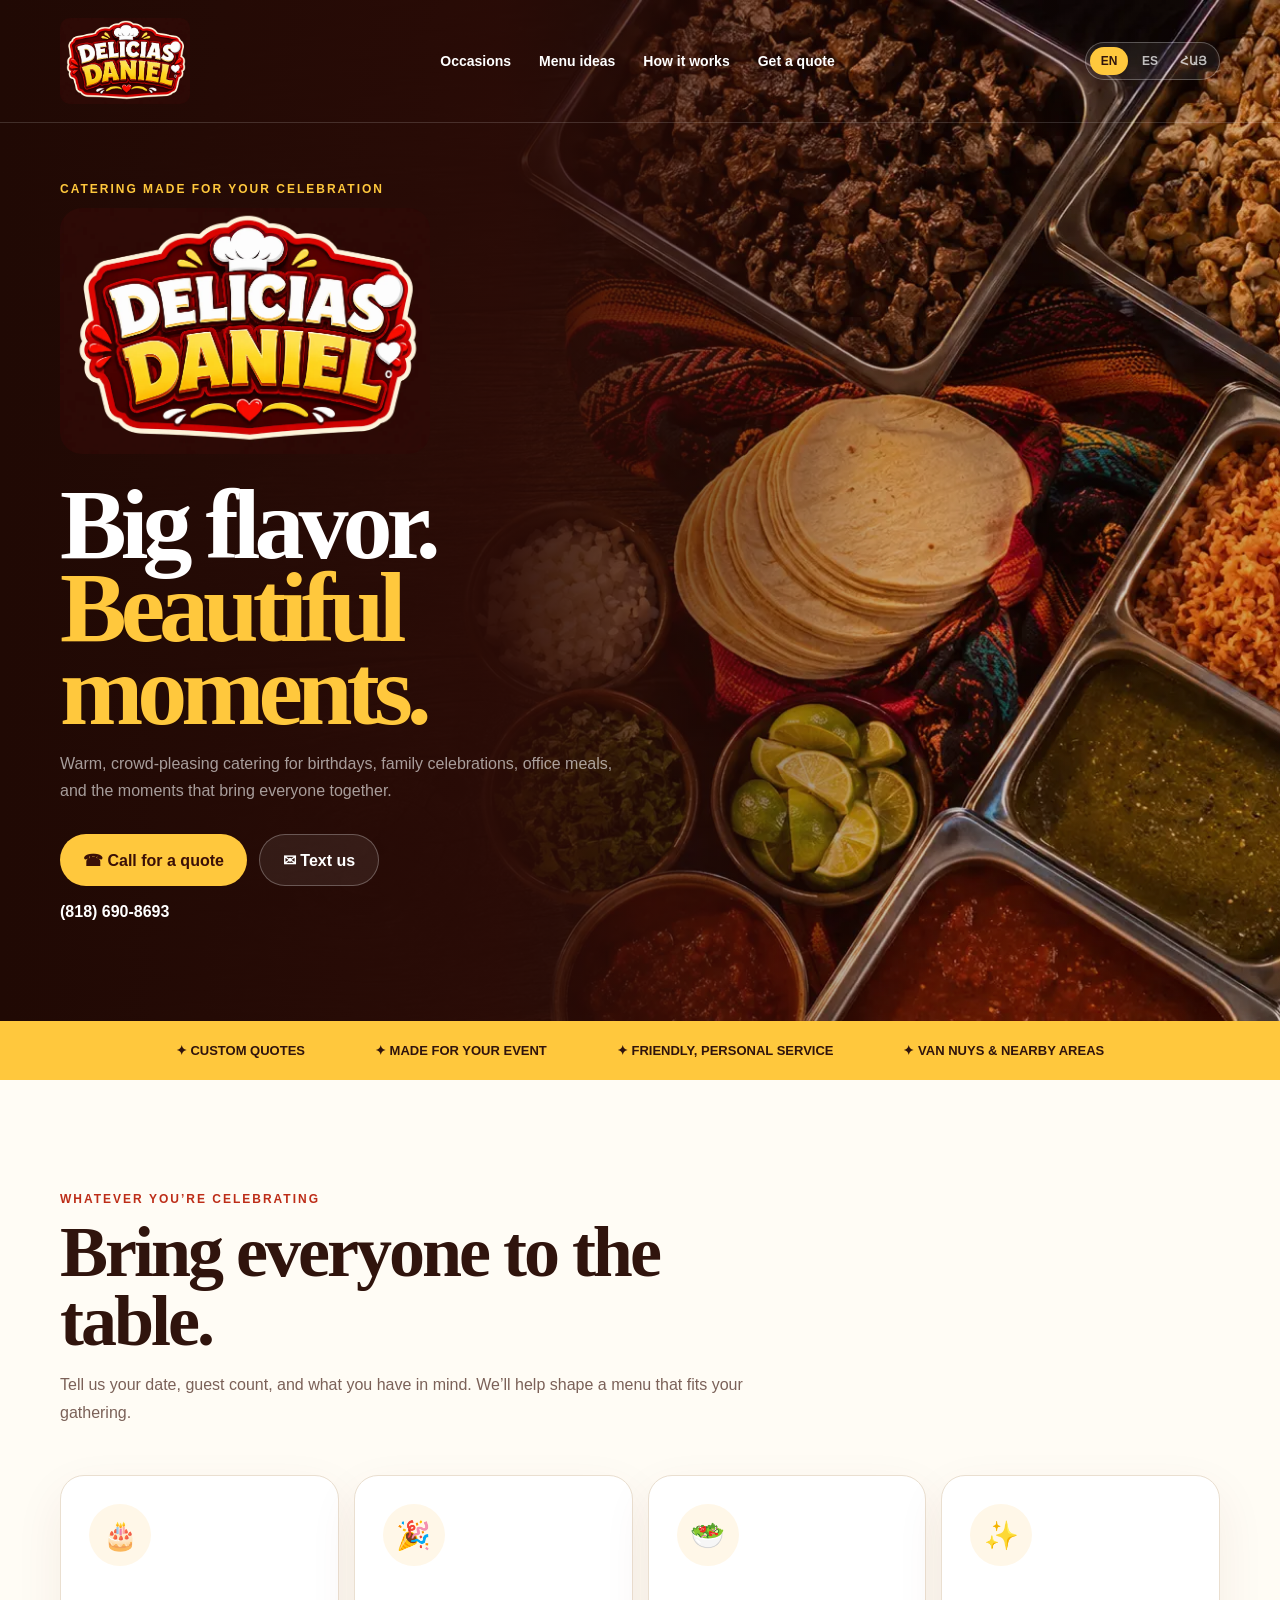
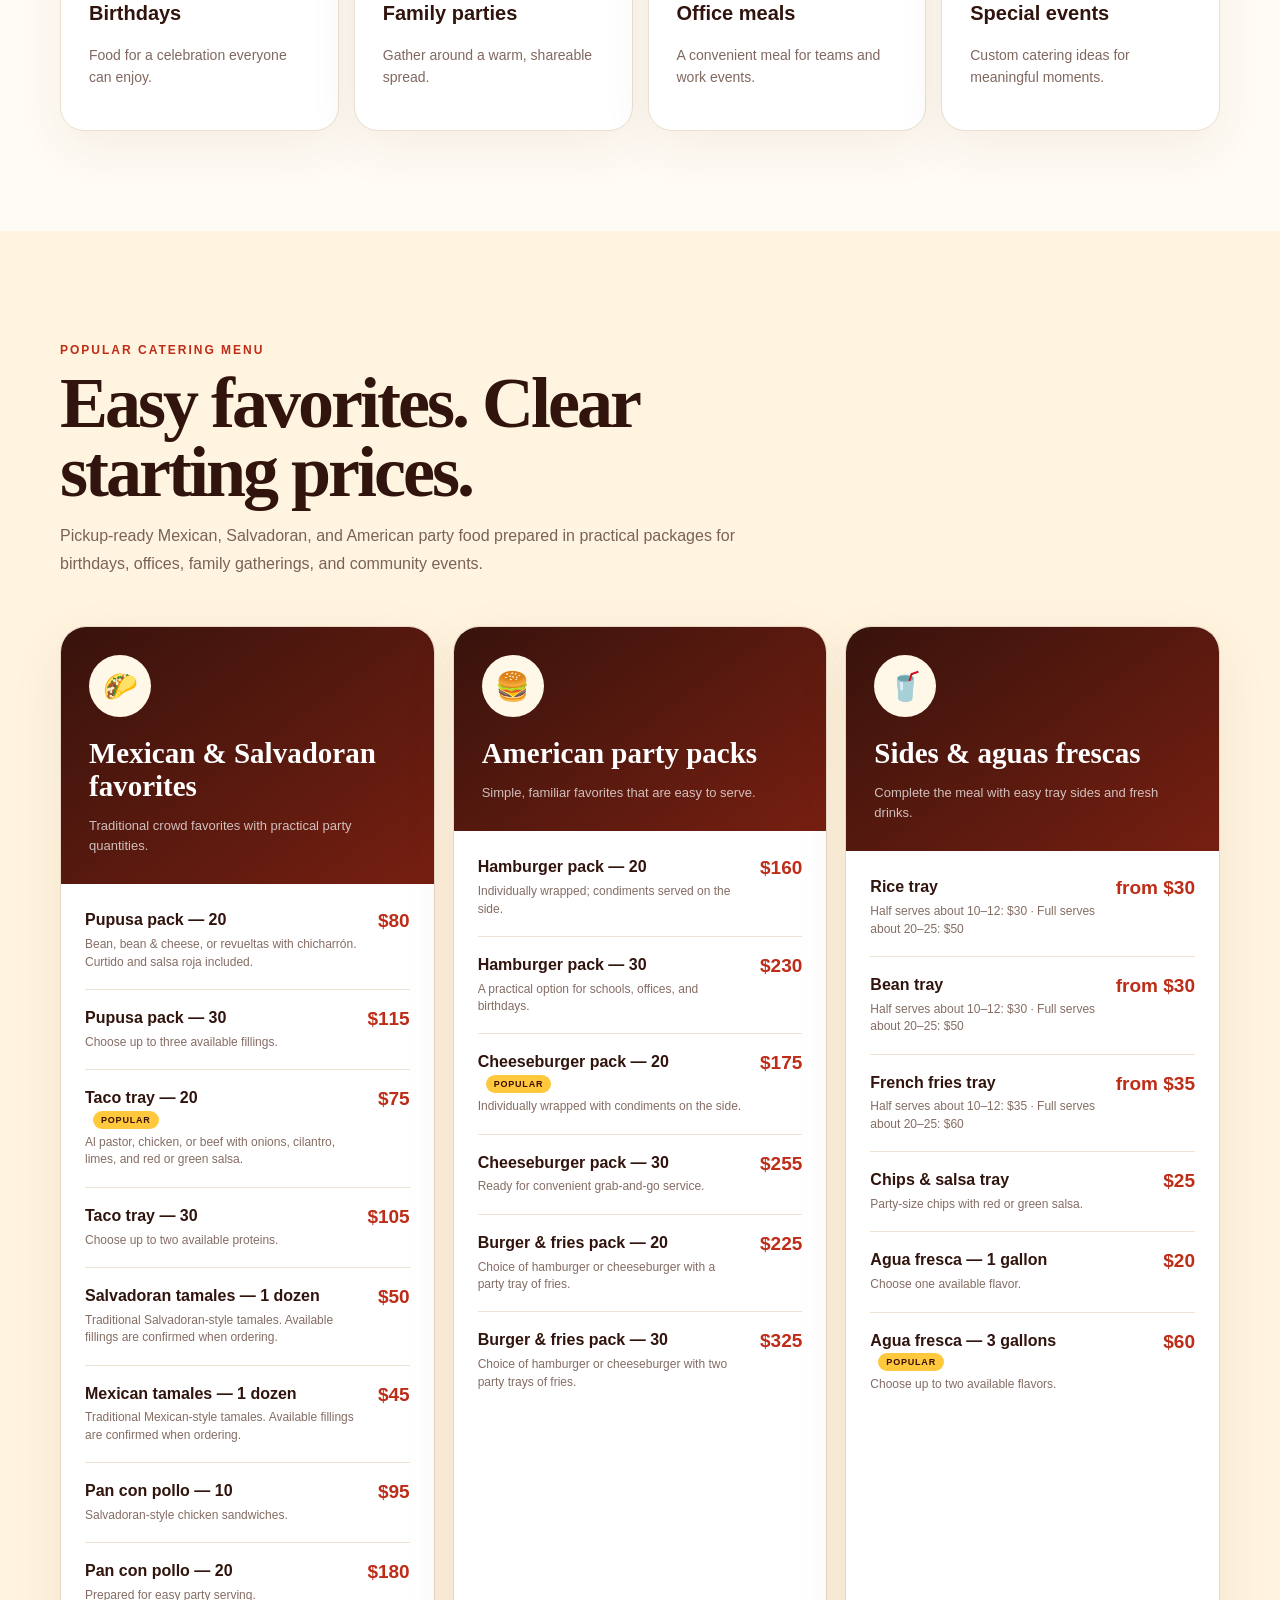
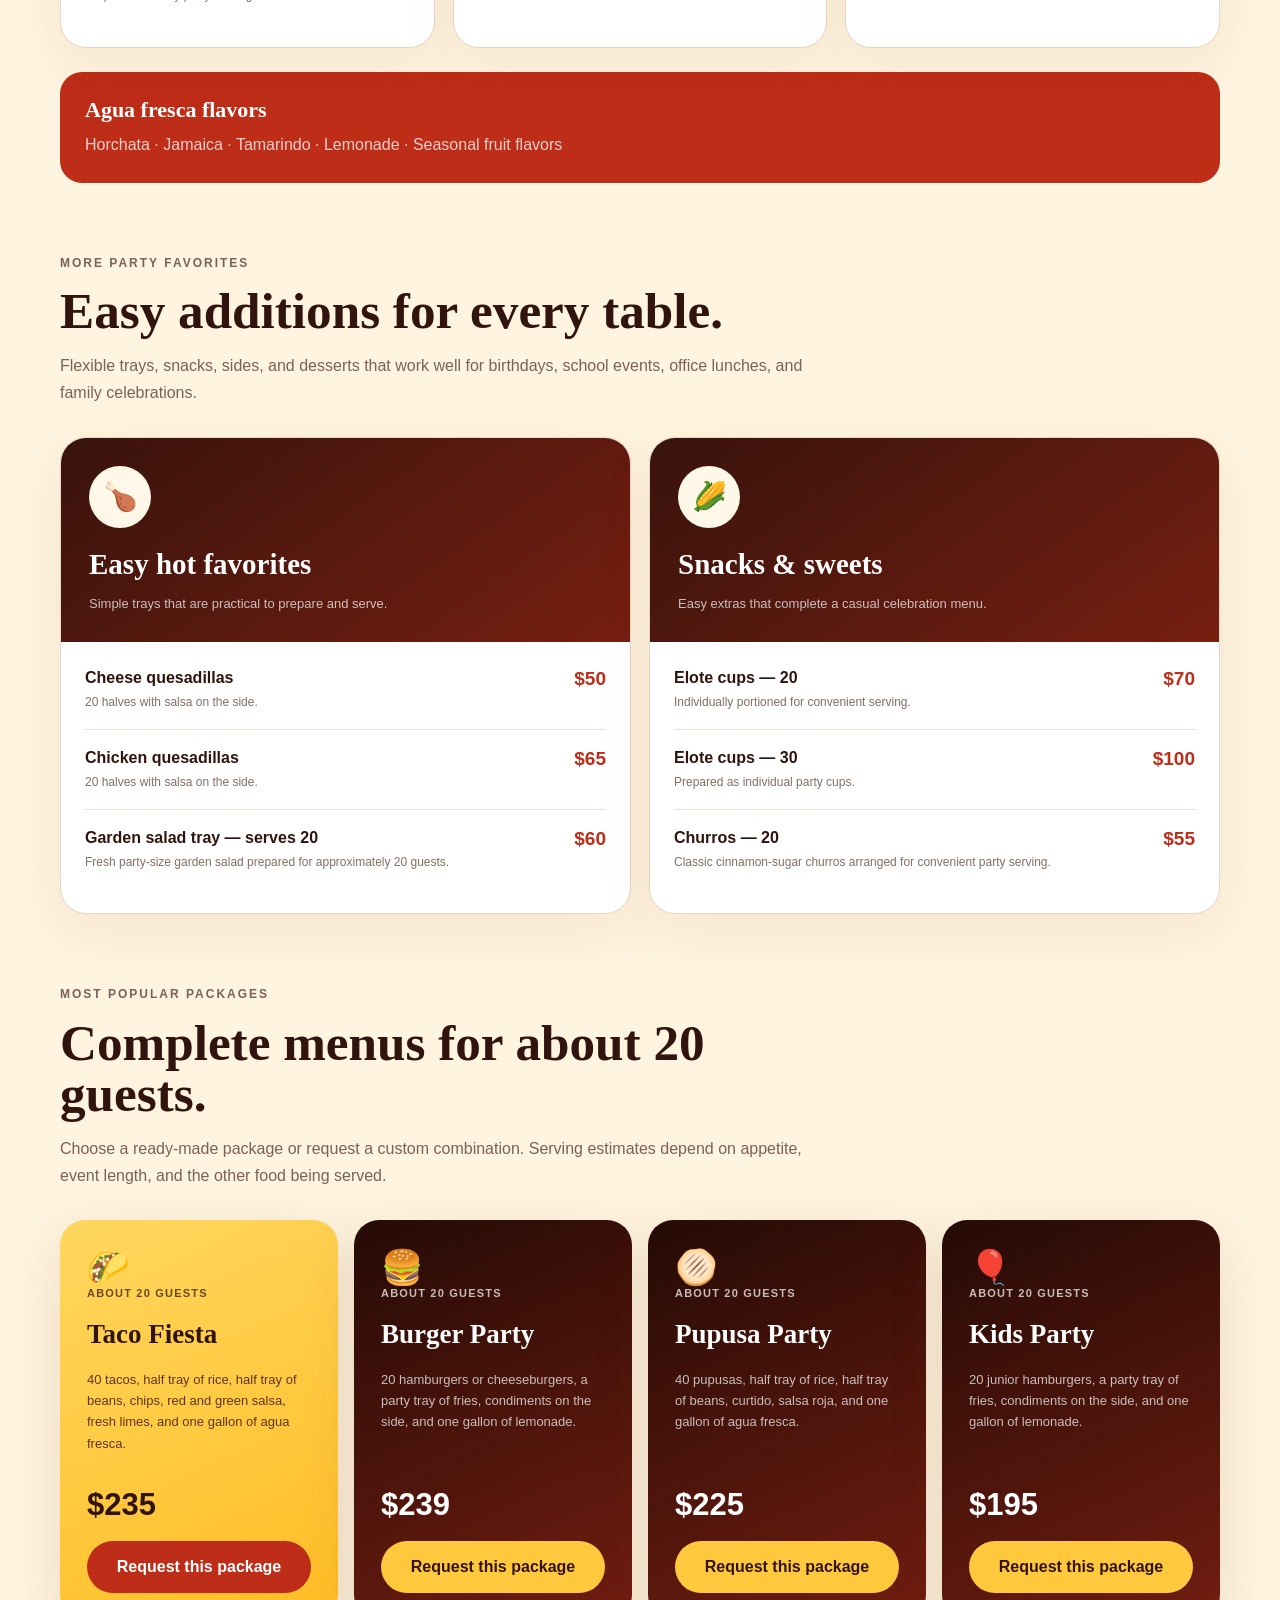
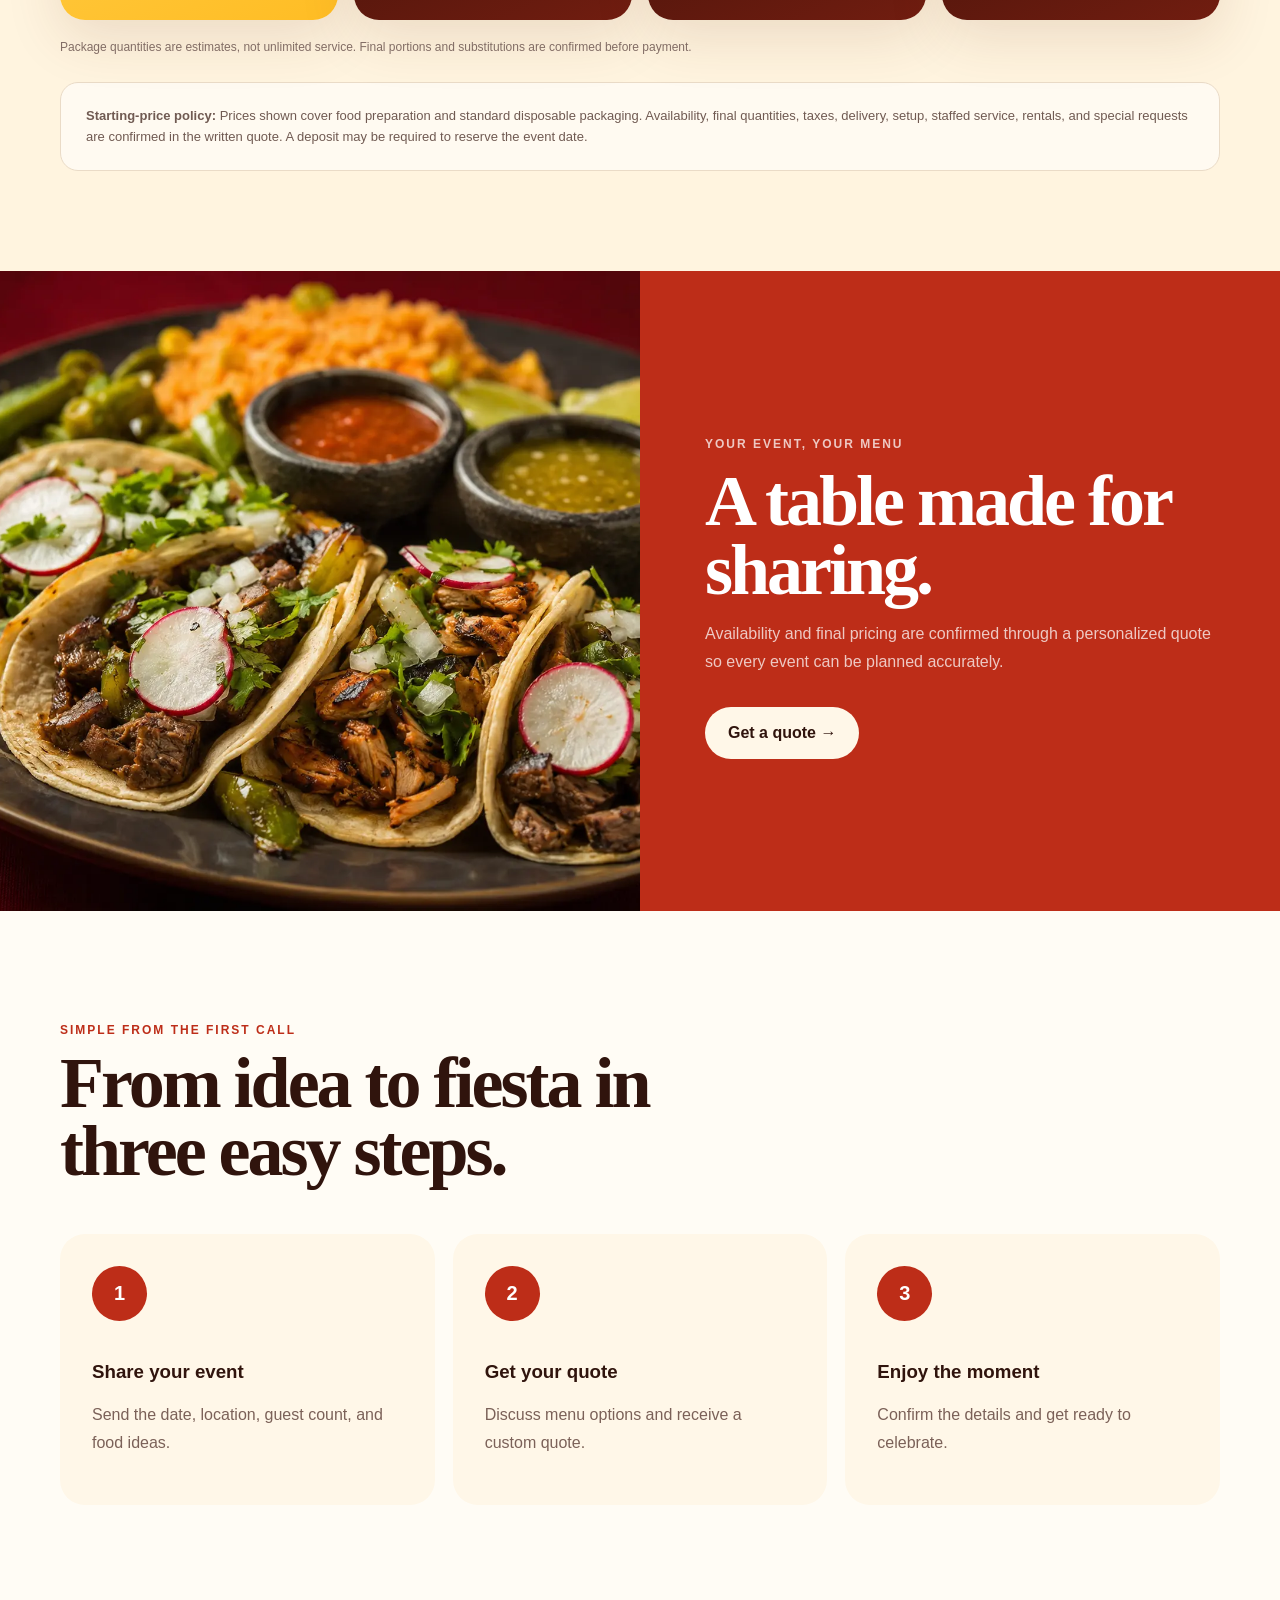
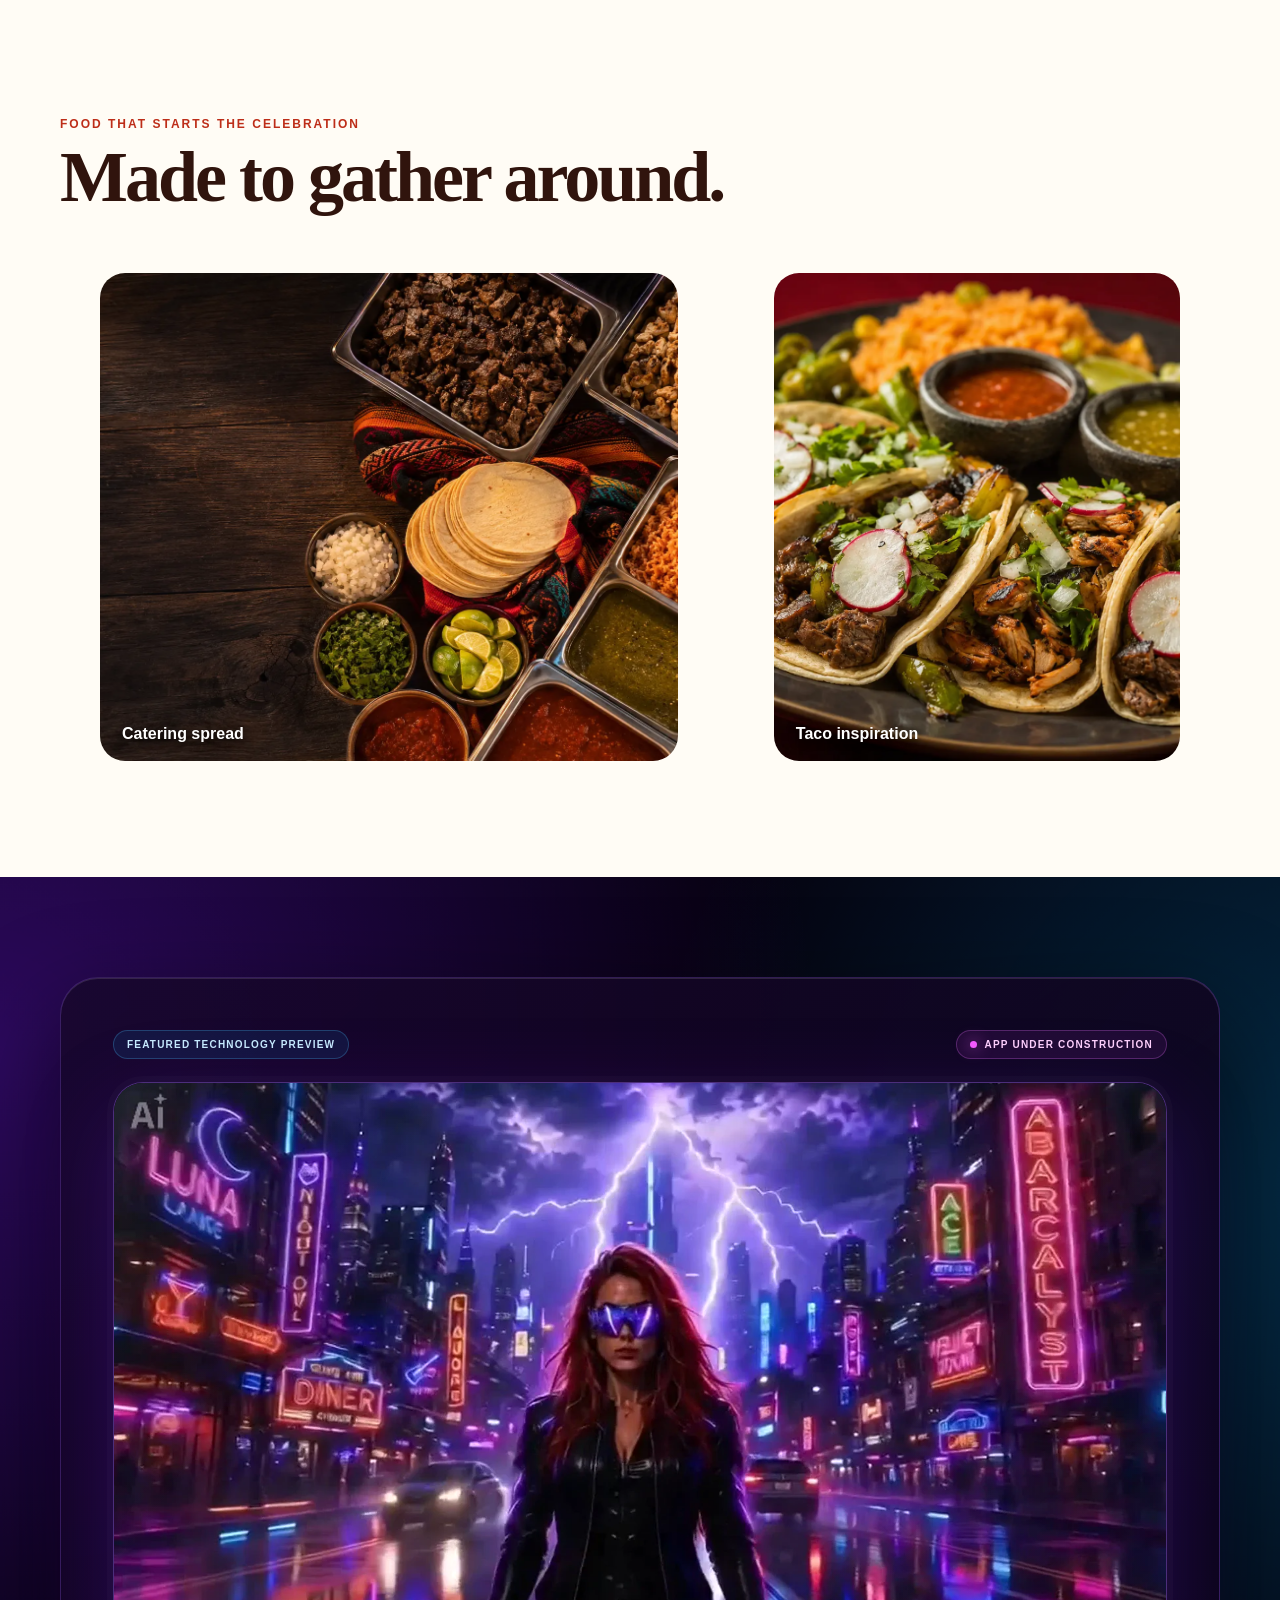
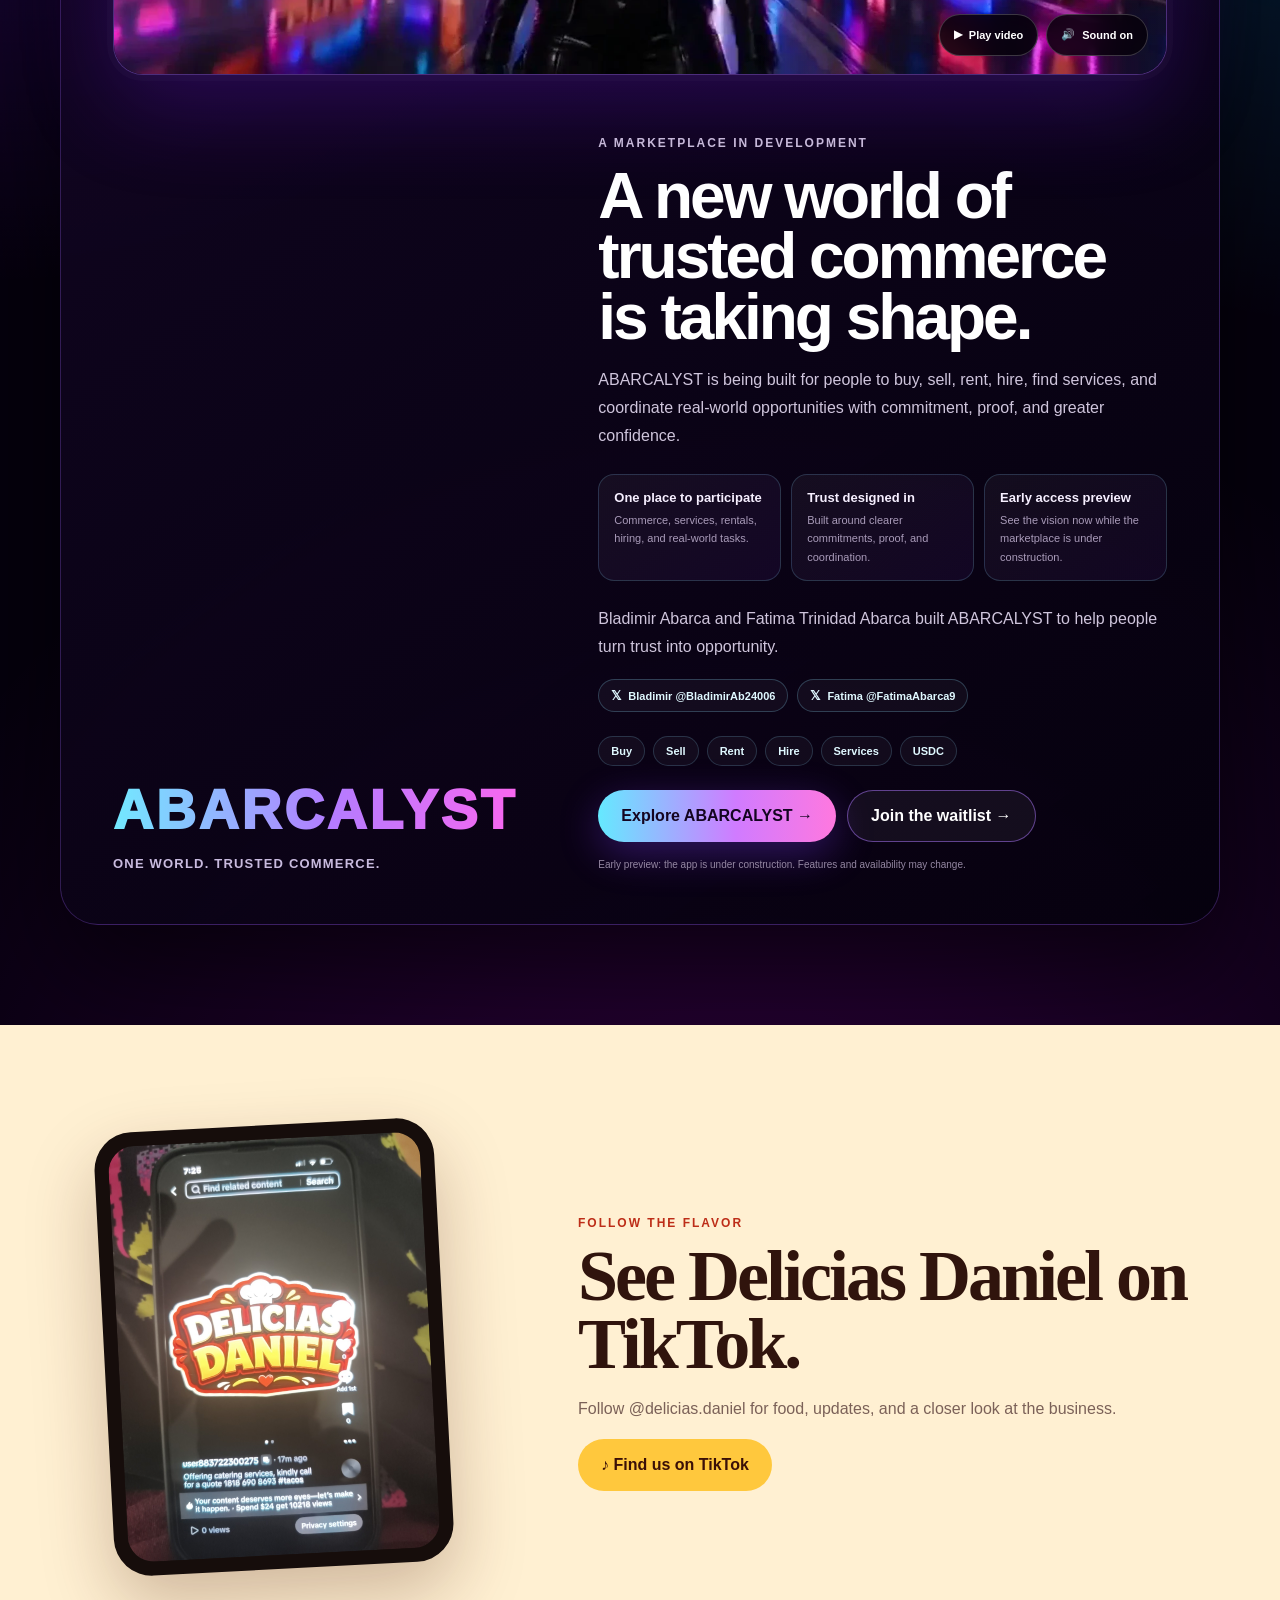
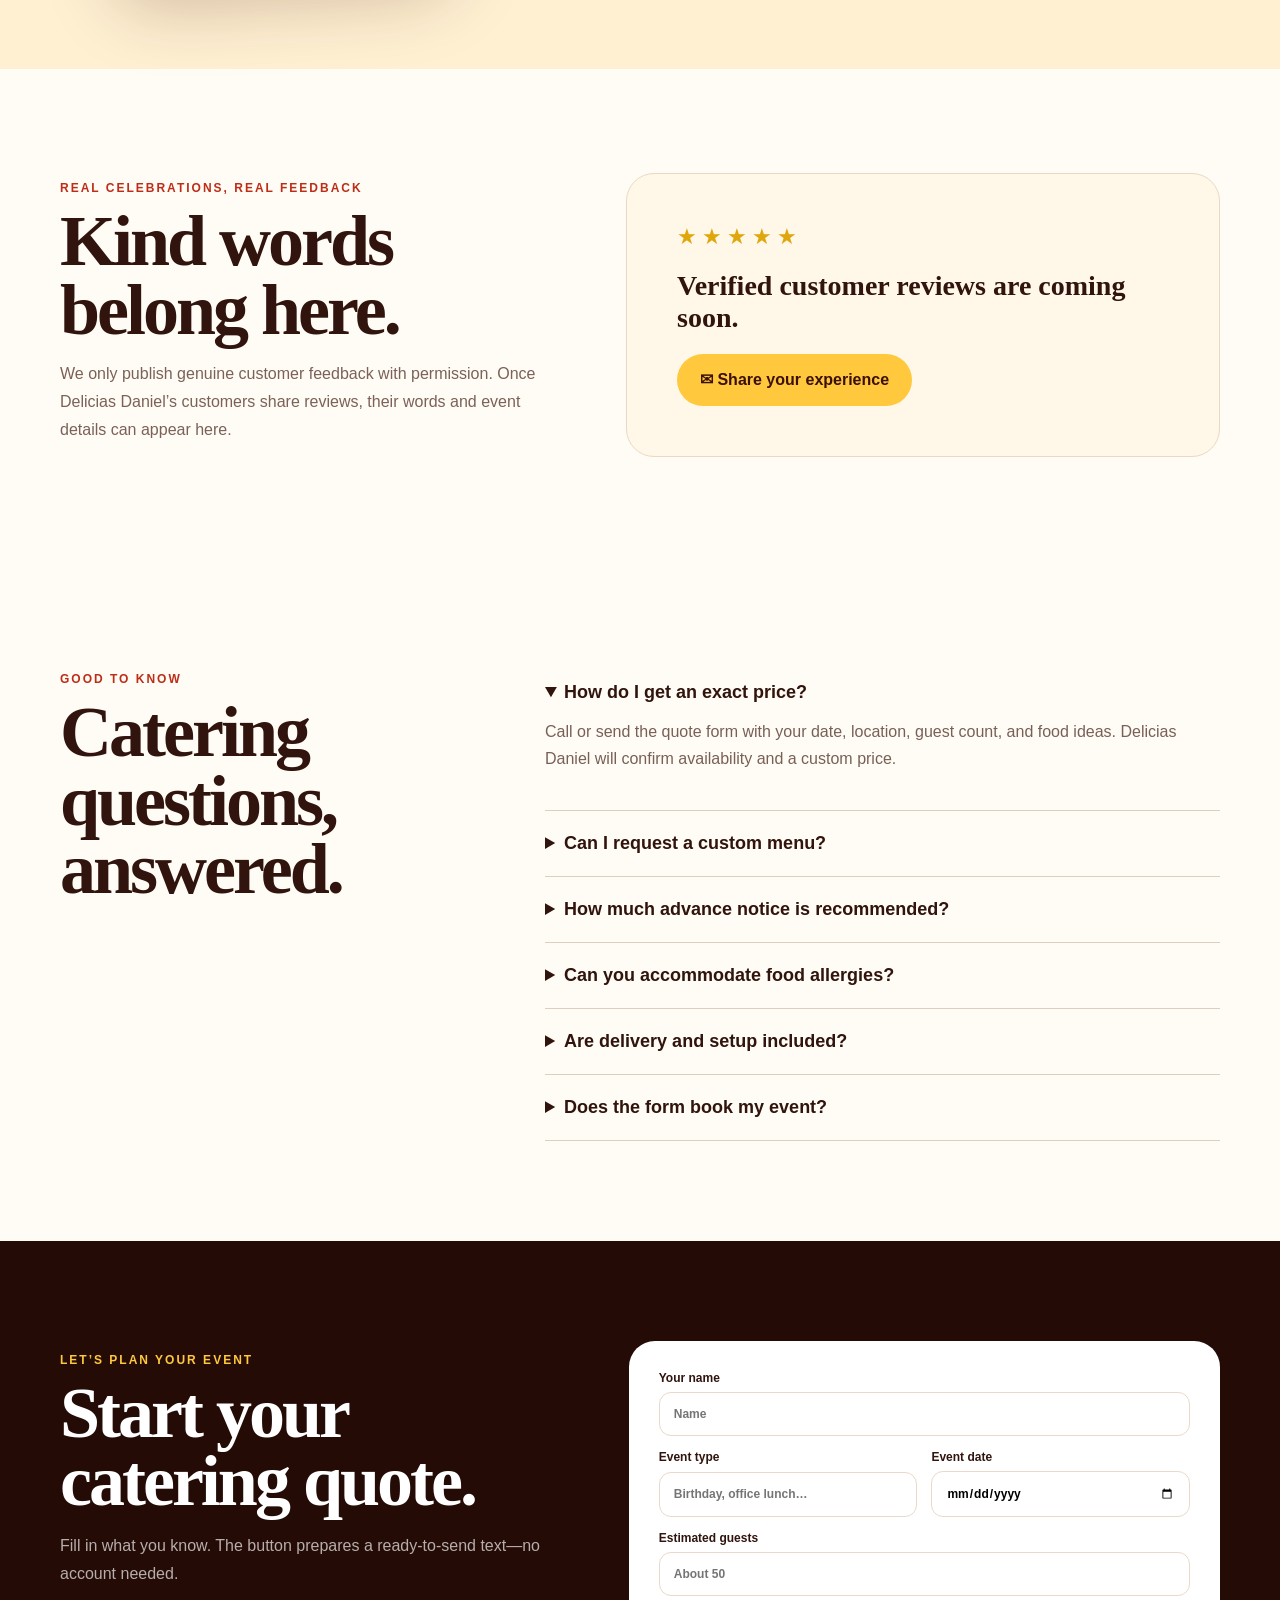
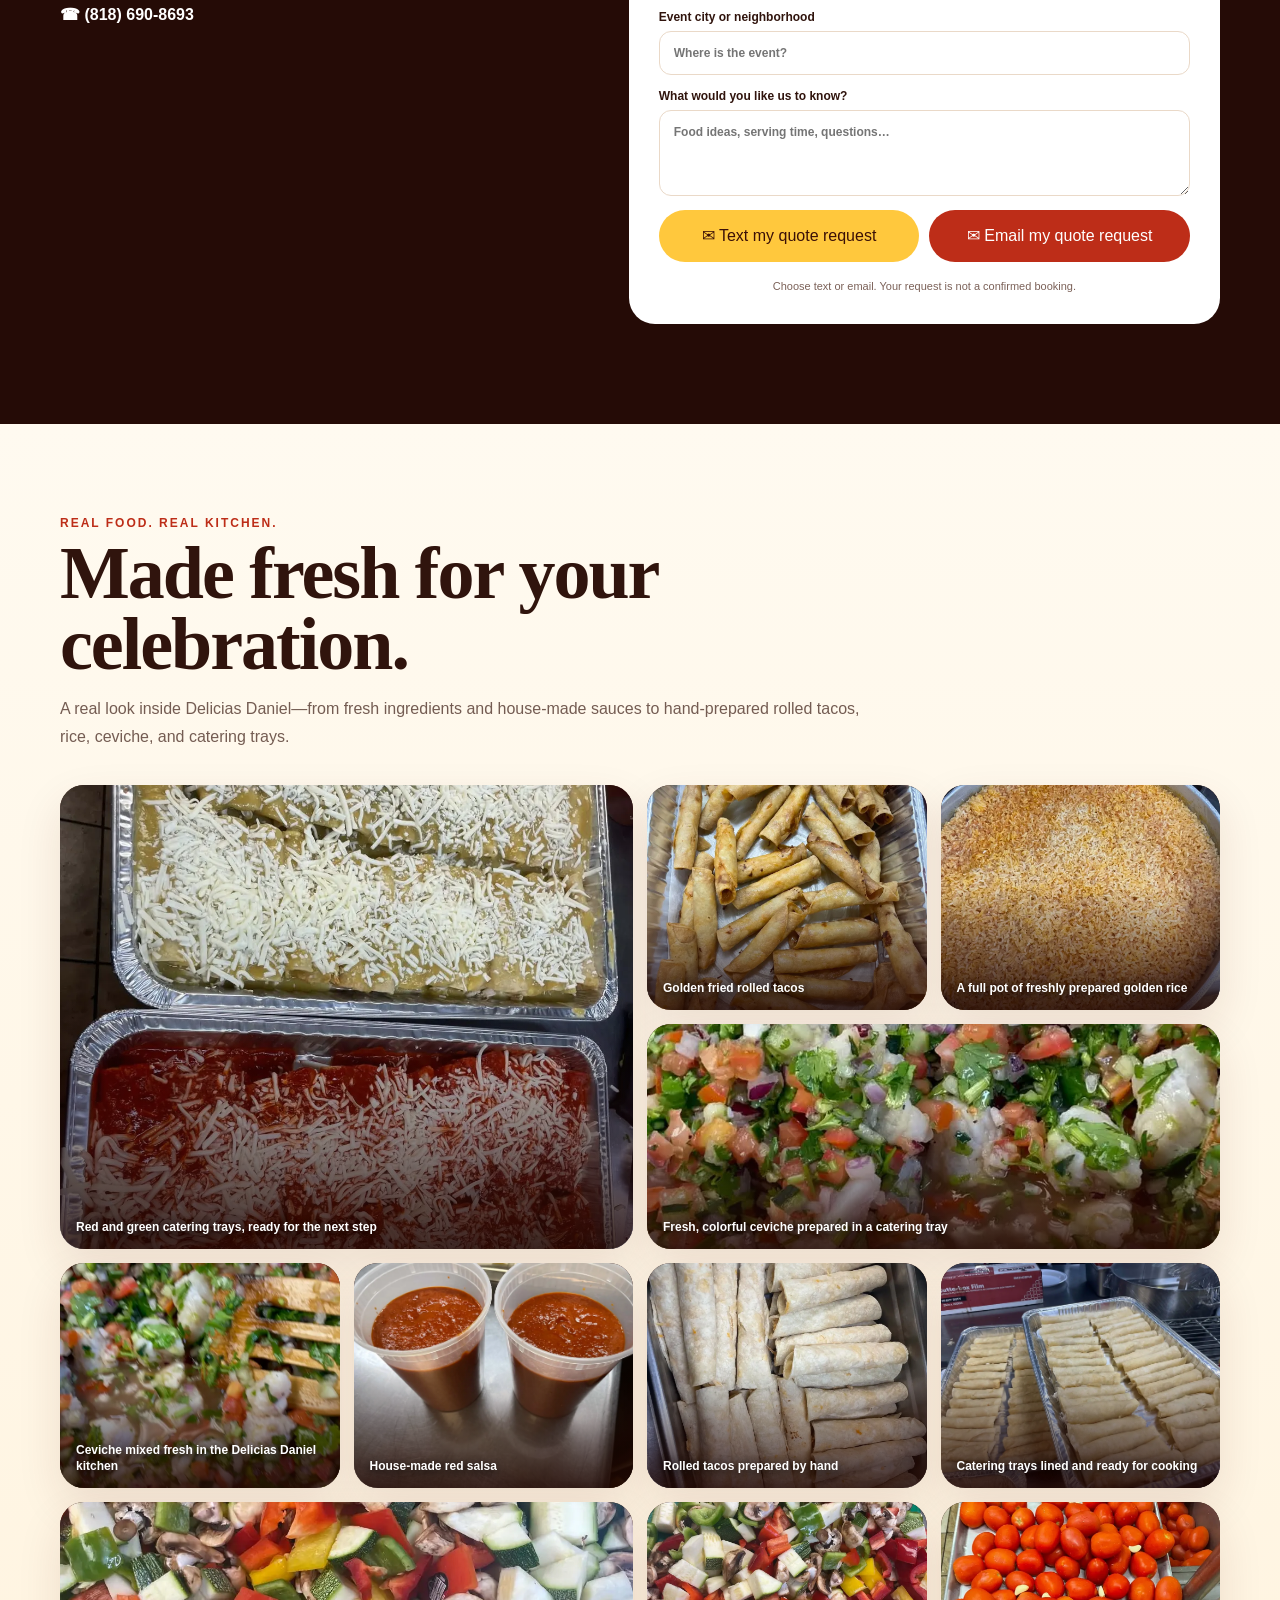
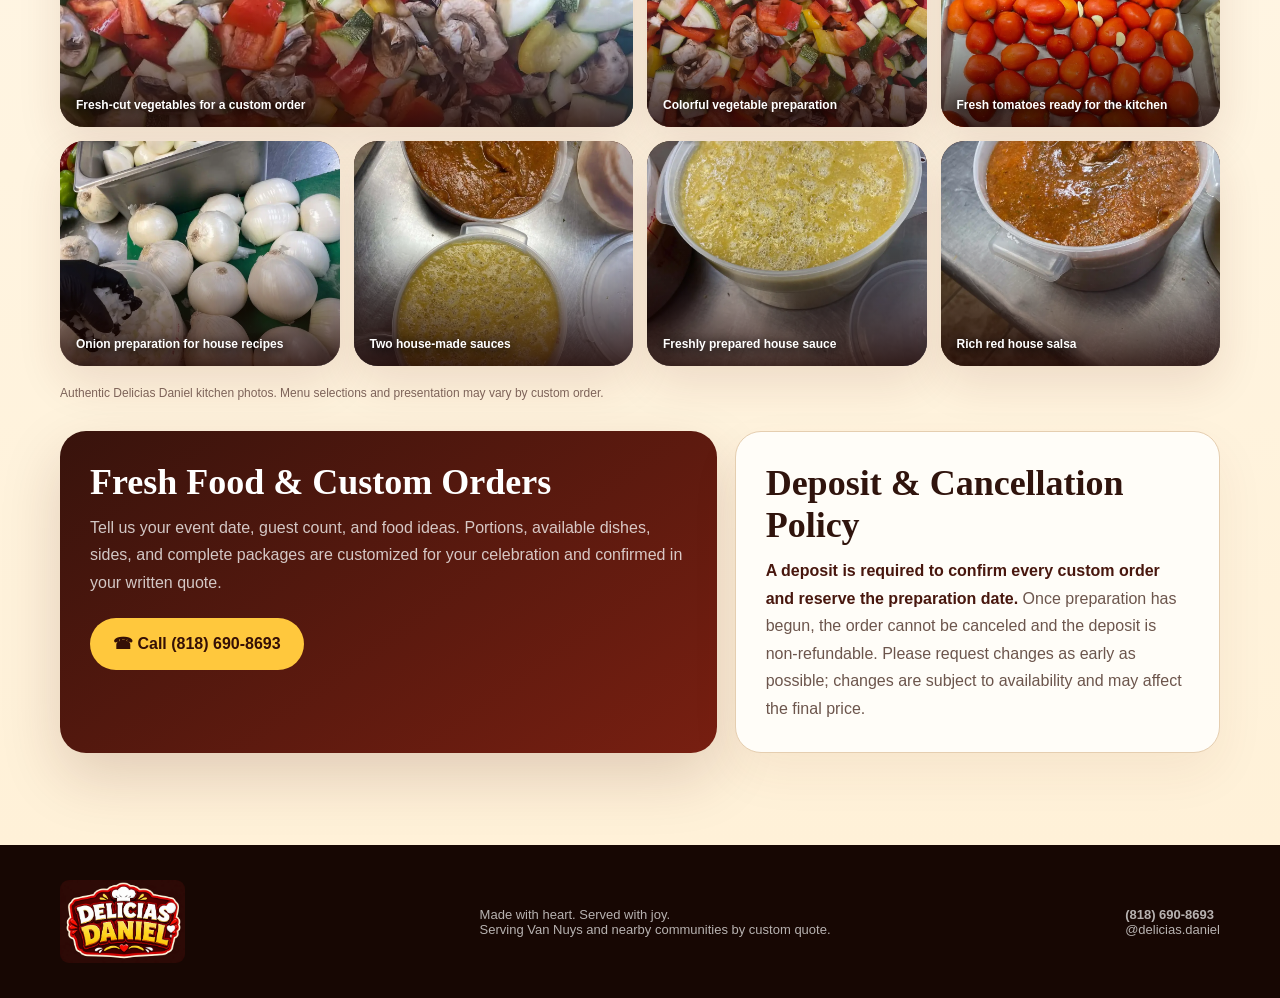
==== commit 3c8c3451: "Add direct email option for catering quote requests" ====
--- a/index.html
+++ b/index.html
@@ -46,11 +46,11 @@
     .ab-actions{display:flex;flex-wrap:wrap;gap:11px}.ab-waitlist{color:white;background:#ffffff0d;border:1px solid #ad78ff80}.ab-waitlist:hover{background:#812fe2}
     .social{background:#fff0d2}.social-grid{display:grid;grid-template-columns:.8fr 1.2fr;gap:90px;align-items:center}.phone{width:min(340px,80vw);margin:auto;padding:14px;background:#160d0b;border-radius:38px;box-shadow:0 30px 70px #4b190c44;transform:rotate(-3deg)}.phone img{display:block;width:100%;border-radius:26px}.reviews{display:grid;grid-template-columns:.9fr 1.1fr;gap:80px;align-items:center}.review-box{display:grid;gap:20px;justify-items:start;padding:50px;background:var(--cream);border:1px solid #ead8c2;border-radius:28px}.stars{color:#dfa70b;letter-spacing:5px;font-size:22px}.review-box strong{font-family:Georgia,serif;font-size:28px}
     .faq{display:grid;grid-template-columns:.75fr 1.25fr;gap:80px}.faq details{padding:22px 0;border-bottom:1px solid #ddcfc0}.faq summary{font-size:18px;font-weight:800;cursor:pointer}.faq details p{color:#786057;line-height:1.65}
-    .quote{color:white;background:var(--dark)}.quote-grid{display:grid;grid-template-columns:.9fr 1.1fr;gap:85px;align-items:start}.quote .sub{color:#ffffffaa}.form{display:grid;gap:14px;padding:30px;color:var(--ink);background:white;border-radius:26px}.form label{display:grid;gap:7px;font-size:12px;font-weight:800}.form input,.form textarea{width:100%;padding:14px;border:1px solid #ead9c8;border-radius:12px;font:inherit}.row{display:grid;grid-template-columns:1fr 1fr;gap:14px}.form button{border:0;font:inherit;cursor:pointer}
+    .quote{color:white;background:var(--dark)}.quote-grid{display:grid;grid-template-columns:.9fr 1.1fr;gap:85px;align-items:start}.quote .sub{color:#ffffffaa}.form{display:grid;gap:14px;padding:30px;color:var(--ink);background:white;border-radius:26px}.form label{display:grid;gap:7px;font-size:12px;font-weight:800}.form input,.form textarea{width:100%;padding:14px;border:1px solid #ead9c8;border-radius:12px;font:inherit}.row{display:grid;grid-template-columns:1fr 1fr;gap:14px}.form button{border:0;font:inherit;cursor:pointer}.form-actions{display:grid;grid-template-columns:1fr 1fr;gap:10px}.email-quote{color:white;background:var(--red)}.form-note{margin:2px 2px 0;color:#7b6158;font-size:11px;line-height:1.5;text-align:center}
     footer{display:flex;align-items:center;justify-content:space-between;gap:30px;padding:35px max(20px,calc((100vw - 1160px)/2));color:#ffffffb0;background:#170703;font-size:13px}footer img{width:125px;border-radius:9px}.mobile{display:none}
     @media(max-width:1050px){.package-grid{grid-template-columns:1fr 1fr}}
     @media(max-width:850px){.nav{display:none}.hero{min-height:750px}.hero-inner{min-height:750px}.shade{background:linear-gradient(90deg,#200904f5,#2a0b06b8)}.cards,.menu .cards,.price-groups{grid-template-columns:1fr 1fr}.feature{grid-template-columns:1fr}.feature img{height:420px}.steps{grid-template-columns:1fr}.gallery{grid-template-columns:1fr;grid-template-rows:350px 230px}.photo:first-child{grid-row:auto}.ab-shell{padding:28px}.ab-copy,.social-grid,.reviews,.faq,.quote-grid{grid-template-columns:1fr}.ab-copy{gap:30px}.row{grid-template-columns:1fr}}
-    @media(max-width:560px){body{padding-bottom:66px}.hero-logo{width:270px}.hero h1{font-size:58px;letter-spacing:-4px}.actions{display:grid}.strip{justify-content:flex-start}.cards,.menu .cards,.price-groups,.extras-grid,.package-grid{grid-template-columns:1fr}section{padding:75px 0}.feature-copy{padding:60px 24px}.ab-shell{padding:15px;border-radius:24px}.ab-topline{align-items:flex-start;flex-direction:column}.ab-video{border-radius:18px}.ab-duration{top:10px;right:10px}.ab-controls{right:10px;bottom:10px}.ab-control{width:42px;padding:0;justify-content:center}.ab-control-label{display:none}.ab-copy{padding:8px 7px 15px}.faq{gap:35px}.form{padding:20px}footer{flex-direction:column;text-align:center}.mobile{position:fixed;z-index:9;left:0;right:0;bottom:0;display:grid;grid-template-columns:1fr 1fr;padding:8px;background:#180704}.mobile a{display:flex;align-items:center;justify-content:center;height:48px;color:white;font-weight:900}.mobile a:first-child{color:var(--ink);background:var(--gold);border-radius:30px}}
+    @media(max-width:560px){body{padding-bottom:66px}.hero-logo{width:270px}.hero h1{font-size:58px;letter-spacing:-4px}.actions{display:grid}.strip{justify-content:flex-start}.cards,.menu .cards,.price-groups,.extras-grid,.package-grid{grid-template-columns:1fr}section{padding:75px 0}.feature-copy{padding:60px 24px}.ab-shell{padding:15px;border-radius:24px}.ab-topline{align-items:flex-start;flex-direction:column}.ab-video{border-radius:18px}.ab-duration{top:10px;right:10px}.ab-controls{right:10px;bottom:10px}.ab-control{width:42px;padding:0;justify-content:center}.ab-control-label{display:none}.ab-copy{padding:8px 7px 15px}.form-actions{grid-template-columns:1fr}.faq{gap:35px}.form{padding:20px}footer{flex-direction:column;text-align:center}.mobile{position:fixed;z-index:9;left:0;right:0;bottom:0;display:grid;grid-template-columns:1fr 1fr;padding:8px;background:#180704}.mobile a{display:flex;align-items:center;justify-content:center;height:48px;color:white;font-weight:900}.mobile a:first-child{color:var(--ink);background:var(--gold);border-radius:30px}}
   
 /* DELICIAS_REAL_KITCHEN_GALLERY_V4 */
 .dd-real-food{padding:92px 0;background:linear-gradient(180deg,#fffaf0,#fff1d8)}
@@ -242,7 +242,7 @@
       <details><summary>Does the form book my event?</summary><p>No. It prepares a text request. The event is confirmed only after Delicias Daniel accepts the order, both sides agree on the written details, and any required deposit is received.</p></details>
     </div></div></section>
 
-    <section class="quote" id="quote"><div class="wrap quote-grid"><div><p class="eyebrow">Let’s plan your event</p><h2>Start your catering quote.</h2><p class="sub">Fill in what you know. The button prepares a ready-to-send text—no account needed.</p><a class="number" href="tel:+18186908693">☎ (818) 690-8693</a></div><form class="form" id="form"><label>Your name<input name="name" required placeholder="Name"></label><div class="row"><label>Event type<input name="event" required placeholder="Birthday, office lunch…"></label><label>Event date<input name="date" type="date" required></label></div><label>Estimated guests<input name="guests" required placeholder="About 50"></label><label>Event city or neighborhood<input name="location" required placeholder="Where is the event?"></label><label>What would you like us to know?<textarea name="details" rows="4" placeholder="Food ideas, serving time, questions…"></textarea></label><button class="btn primary" type="submit">✉ Text my quote request</button></form></div></section>
+    <section class="quote" id="quote"><div class="wrap quote-grid"><div><p class="eyebrow">Let’s plan your event</p><h2>Start your catering quote.</h2><p class="sub">Fill in what you know. The button prepares a ready-to-send text—no account needed.</p><a class="number" href="tel:+18186908693">☎ (818) 690-8693</a></div><form class="form" id="form"><label>Your name<input name="name" required placeholder="Name"></label><div class="row"><label>Event type<input name="event" required placeholder="Birthday, office lunch…"></label><label>Event date<input name="date" type="date" required></label></div><label>Estimated guests<input name="guests" required placeholder="About 50"></label><label>Event city or neighborhood<input name="location" required placeholder="Where is the event?"></label><label>What would you like us to know?<textarea name="details" rows="4" placeholder="Food ideas, serving time, questions…"></textarea></label><div class="form-actions"><button class="btn primary" type="submit">✉ Text my quote request</button><button class="btn email-quote" id="email-quote" type="button">✉ Email my quote request</button></div><p class="form-note">Choose text or email. Your request is not a confirmed booking.</p></form></div></section>
   </main>
   
 <section class="dd-real-food" id="real-food-gallery" aria-labelledby="real-food-title">
@@ -296,11 +296,28 @@
   </script>
   <script>
     let currentLang="en";
-    document.getElementById("form").addEventListener("submit",function(e){e.preventDefault();const f=new FormData(e.target);const messages={
-      en:`Hi Delicias Daniel, I'd like a catering quote.\n\nName: ${f.get("name")}\nEvent: ${f.get("event")}\nDate: ${f.get("date")}\nGuests: ${f.get("guests")}\nLocation: ${f.get("location")}\nDetails: ${f.get("details")}`,
-      es:`Hola Delicias Daniel, me gustaría una cotización.\n\nNombre: ${f.get("name")}\nEvento: ${f.get("event")}\nFecha: ${f.get("date")}\nInvitados: ${f.get("guests")}\nUbicación: ${f.get("location")}\nDetalles: ${f.get("details")}`,
-      hy:`Բարև Delicias Daniel, ցանկանում եմ ստանալ քեյթրինգի գնառաջարկ։\n\nԱնուն՝ ${f.get("name")}\nՄիջոցառում՝ ${f.get("event")}\nԱմսաթիվ՝ ${f.get("date")}\nՀյուրեր՝ ${f.get("guests")}\nՎայր՝ ${f.get("location")}\nՄանրամասներ՝ ${f.get("details")}`
-    };location.href=`sms:18186908693?&body=${encodeURIComponent(messages[currentLang])}`});
+    const quoteForm=document.getElementById("form");
+    function buildQuoteRequest(){
+      if(!quoteForm.reportValidity())return null;
+      const f=new FormData(quoteForm);
+      return {
+        message:{
+          en:`Hi Delicias Daniel, I'd like a catering quote.\n\nName: ${f.get("name")}\nEvent: ${f.get("event")}\nDate: ${f.get("date")}\nGuests: ${f.get("guests")}\nLocation: ${f.get("location")}\nDetails: ${f.get("details")}`,
+          es:`Hola Delicias Daniel, me gustaría una cotización.\n\nNombre: ${f.get("name")}\nEvento: ${f.get("event")}\nFecha: ${f.get("date")}\nInvitados: ${f.get("guests")}\nUbicación: ${f.get("location")}\nDetalles: ${f.get("details")}`,
+          hy:`Բարև Delicias Daniel, ցանկանում եմ ստանալ քեյթրինգի գնառաջարկ։\n\nԱնուն՝ ${f.get("name")}\nՄիջոցառում՝ ${f.get("event")}\nԱմսաթիվ՝ ${f.get("date")}\nՀյուրեր՝ ${f.get("guests")}\nՎայր՝ ${f.get("location")}\nՄանրամասներ՝ ${f.get("details")}`
+        }[currentLang],
+        subject:{en:"Catering quote request",es:"Solicitud de cotización de catering",hy:"Քեյթրինգի գնառաջարկի հարցում"}[currentLang]
+      };
+    }
+    quoteForm.addEventListener("submit",function(e){
+      e.preventDefault();
+      const request=buildQuoteRequest();
+      if(request)location.href=`sms:18186908693?&body=${encodeURIComponent(request.message)}`;
+    });
+    document.getElementById("email-quote").addEventListener("click",function(){
+      const request=buildQuoteRequest();
+      if(request)location.href=`mailto:deliciasdanielcatering@gmail.com?subject=${encodeURIComponent(request.subject)}&body=${encodeURIComponent(request.message)}`;
+    });
     document.querySelectorAll(".package-request").forEach(link=>link.addEventListener("click",function(){
       const details=document.querySelector('[name="details"]');
       const intro=currentLang==="es"?"Me interesa el paquete":currentLang==="hy"?"Ինձ հետաքրքրում է փաթեթը":"I'm interested in the";
@@ -415,6 +432,8 @@
     Object.assign(hy,{
       "Real food. Real kitchen.":"Իրական սնունդ։ Իրական խոհանոց։","A real look inside Delicias Daniel—from fresh ingredients and house-made sauces to hand-prepared rolled tacos, rice, ceviche, and catering trays.":"Իրական հայացք Delicias Daniel-ի խոհանոցին՝ թարմ բաղադրիչներից և տնական սոուսներից մինչև ձեռքով պատրաստված ռոլլ-տակոներ, բրինձ, սևիչե և քեյթրինգի սկուտեղներ։","Authentic Delicias Daniel kitchen photos. Menu selections and presentation may vary by custom order.":"Delicias Daniel-ի խոհանոցի իրական լուսանկարներ։ Մենյուն և մատուցումը կարող են տարբեր լինել ըստ պատվերի։","Fresh Food & Custom Orders":"Թարմ սնունդ և անհատական պատվերներ","Tell us your event date, guest count, and food ideas. Portions, available dishes, sides, and complete packages are customized for your celebration and confirmed in your written quote.":"Նշեք միջոցառման ամսաթիվը, հյուրերի քանակը և սննդի գաղափարները։ Չափաբաժինները, ուտեստները, խավարտները և փաթեթները կհարմարեցվեն ու կհաստատվեն գրավոր գնառաջարկում։","A new world of trusted commerce is taking shape.":"Վստահելի առևտրի նոր աշխարհ է ձևավորվում։","ABARCALYST is being built for people to buy, sell, rent, hire, find services, and coordinate real-world opportunities with commitment, proof, and greater confidence.":"ABARCALYST-ը կառուցվում է, որպեսզի մարդիկ գնեն, վաճառեն, վարձակալեն, աշխատանքի ընդունեն, գտնեն ծառայություններ և իրական հնարավորություններ համակարգեն՝ պարտավորությամբ, ապացույցով և ավելի մեծ վստահությամբ։","One place to participate":"Մեկ վայր մասնակցելու համար","Commerce, services, rentals, hiring, and real-world tasks.":"Առևտուր, ծառայություններ, վարձակալություն, աշխատանքի ընդունում և իրական առաջադրանքներ։","Trust designed in":"Վստահությունը՝ նախագծման հիմքում","Built around clearer commitments, proof, and coordination.":"Կառուցված է ավելի հստակ պարտավորությունների, ապացույցի և համակարգման շուրջ։","Early access preview":"Վաղ հասանելիության նախադիտում","See the vision now while the marketplace is under construction.":"Տեսեք գաղափարը հիմա, մինչ շուկան կառուցման փուլում է։"
     });
+    Object.assign(es,{"✉ Email my quote request":"✉ Enviar mi solicitud por correo","Choose text or email. Your request is not a confirmed booking.":"Elija mensaje de texto o correo electrónico. Su solicitud no confirma la reservación."});
+    Object.assign(hy,{"✉ Email my quote request":"✉ Ուղարկել հարցումը էլ․ փոստով","Choose text or email. Your request is not a confirmed booking.":"Ընտրեք հաղորդագրություն կամ էլ․ փոստ։ Ձեր հարցումը դեռ հաստատված ամրագրում չէ։"});
     const placeholderEs={"Name":"Nombre","Birthday, office lunch…":"Cumpleaños, comida de oficina…","About 50":"Aproximadamente 50","Where is the event?":"¿Dónde será el evento?","Food ideas, serving time, questions…":"Ideas de comida, hora, preguntas…"};
     const placeholderHy={"Name":"Անուն","Birthday, office lunch…":"Ծննդյան տոն, գրասենյակային ճաշ…","About 50":"Մոտ 50","Where is the event?":"Որտե՞ղ է միջոցառումը։","Food ideas, serving time, questions…":"Սննդի գաղափարներ, ժամ, հարցեր…"};
     const textNodes=[];const walker=document.createTreeWalker(document.body,NodeFilter.SHOW_TEXT);while(walker.nextNode()){const n=walker.currentNode;if(n.nodeValue.trim()){n.originalEnglish=n.nodeValue;textNodes.push(n)}}
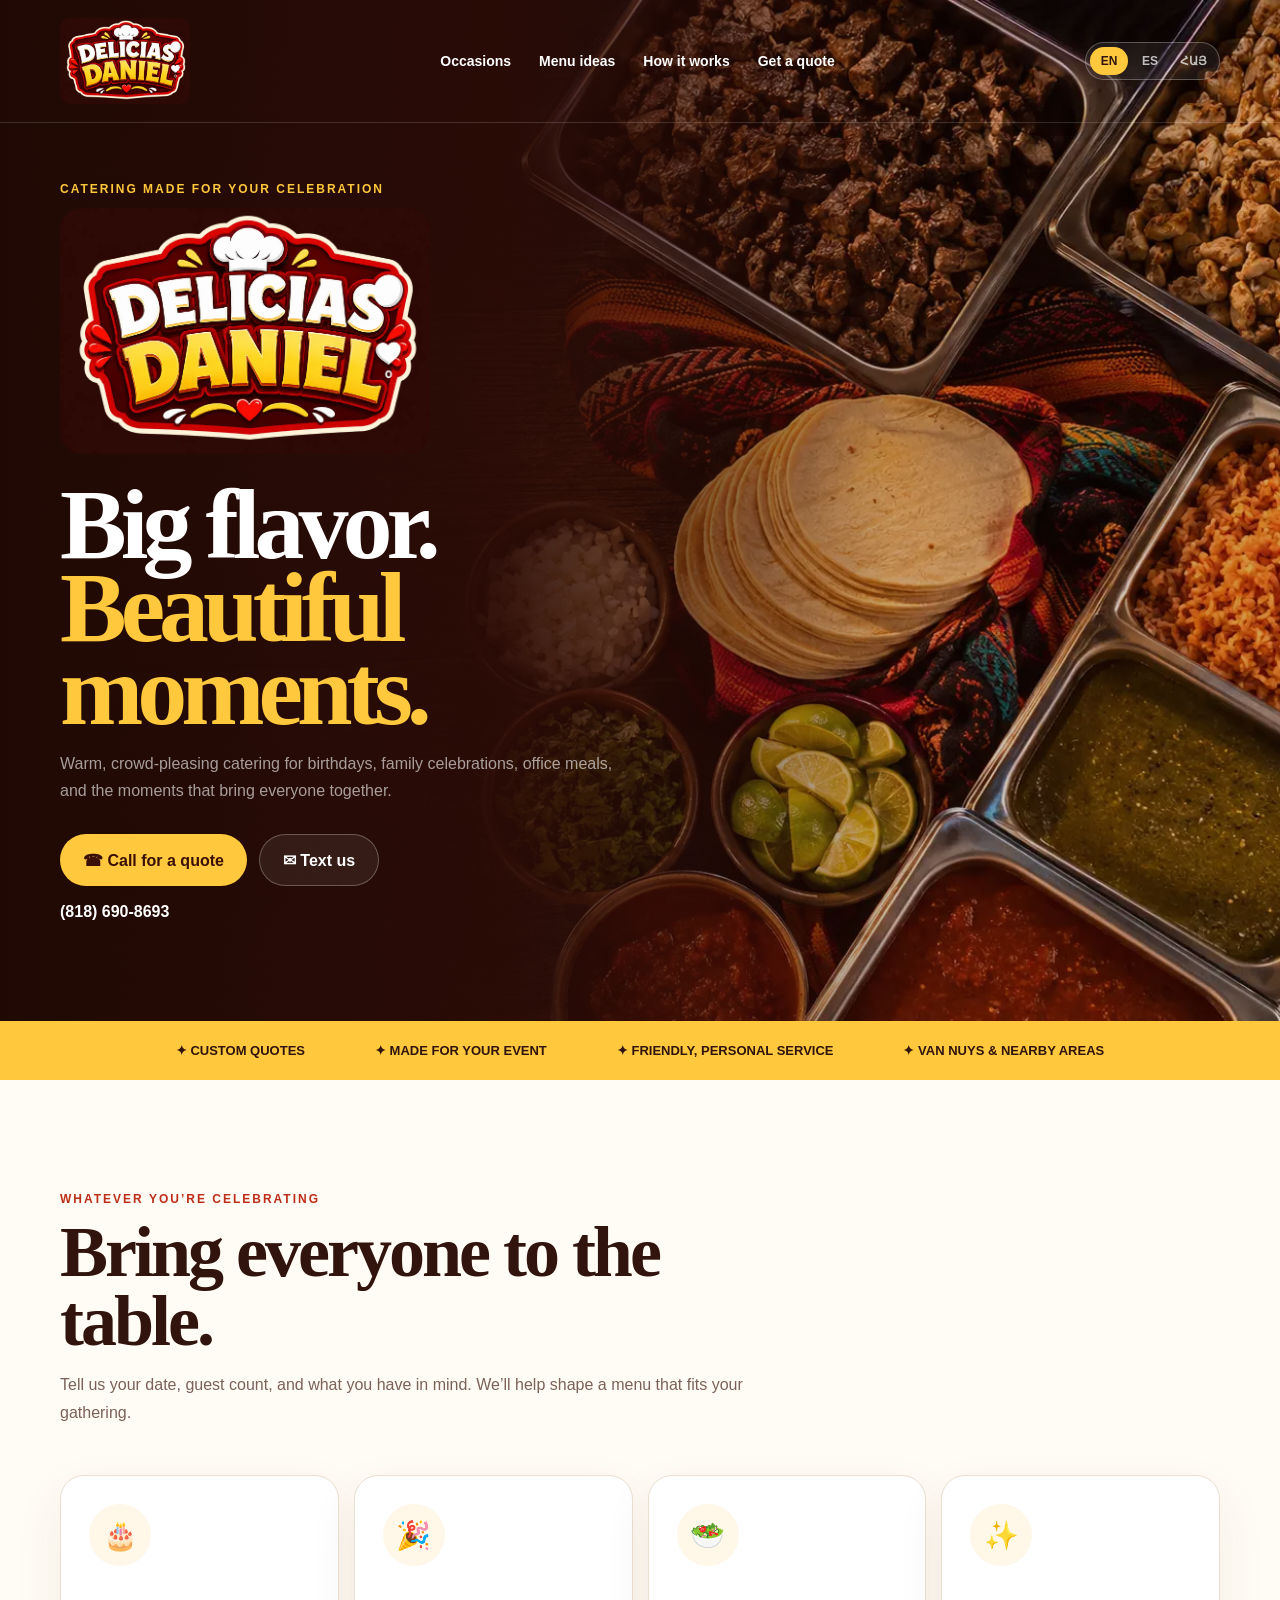
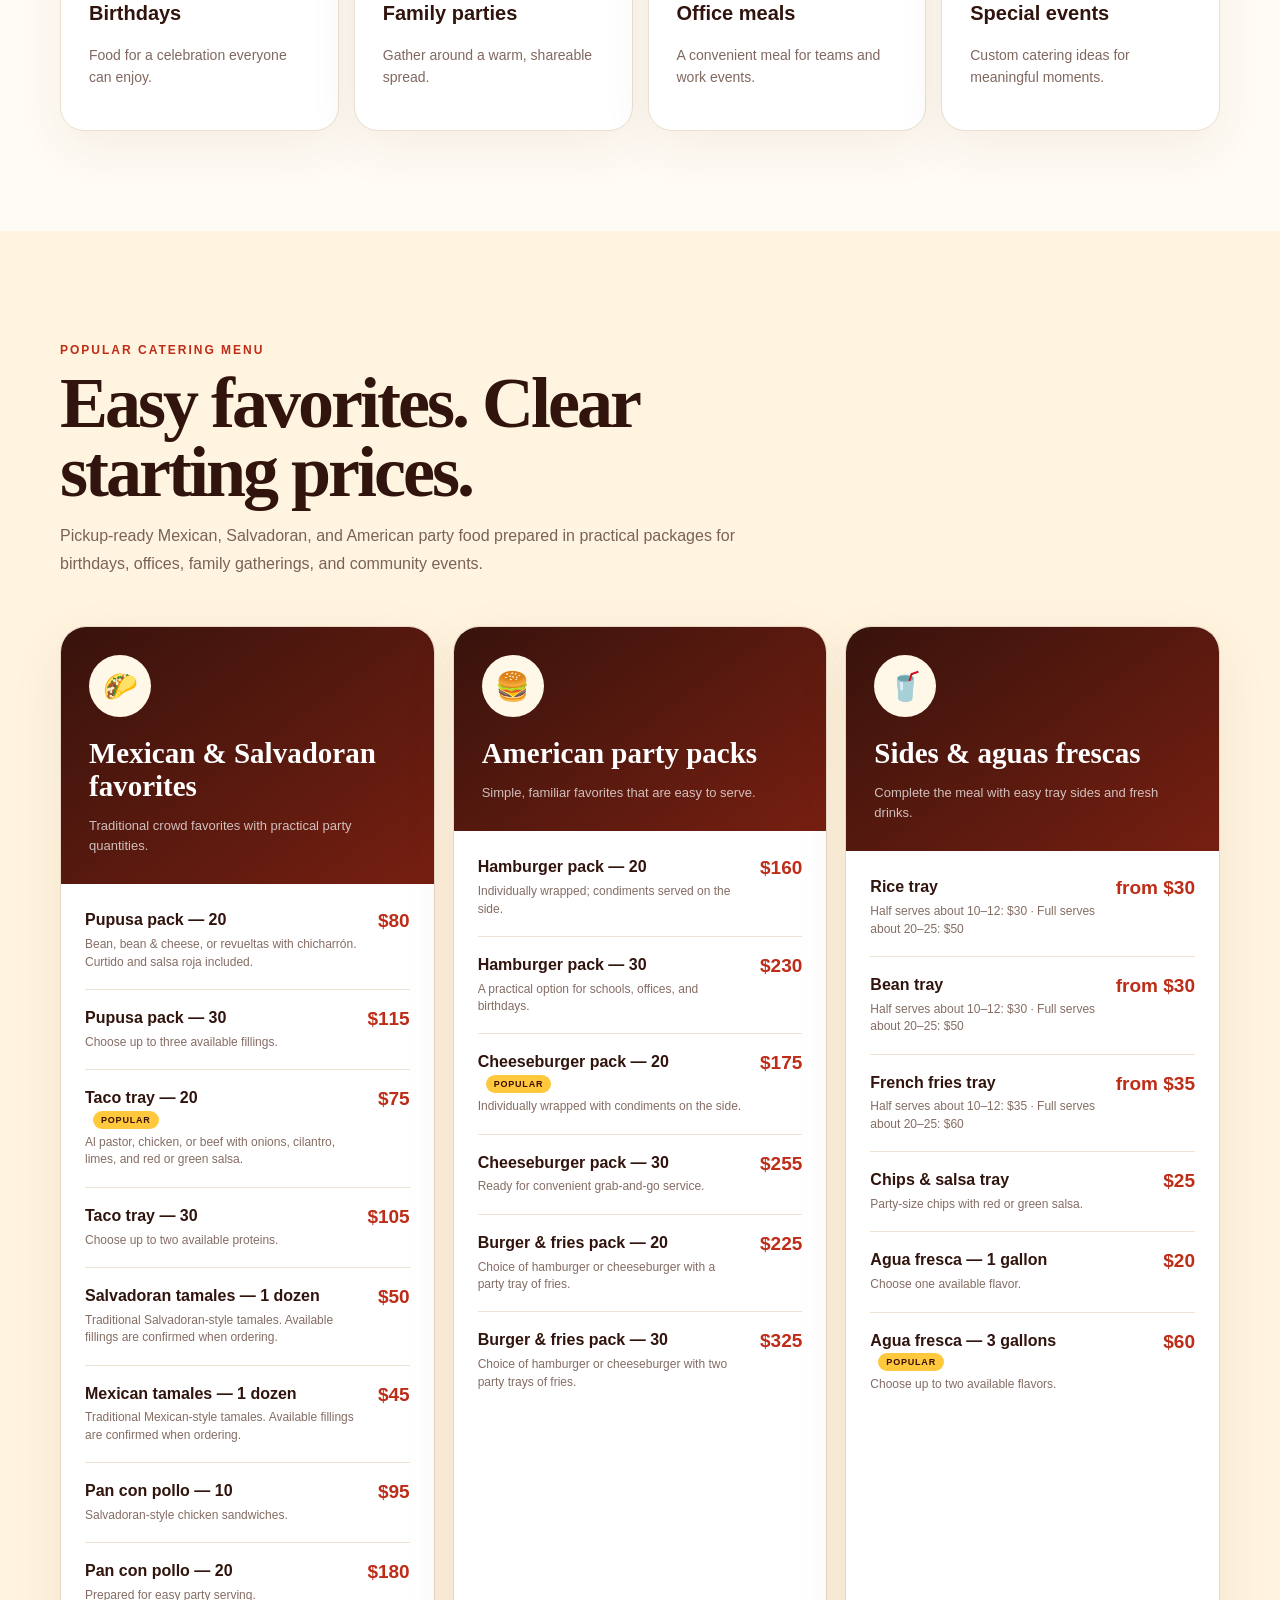
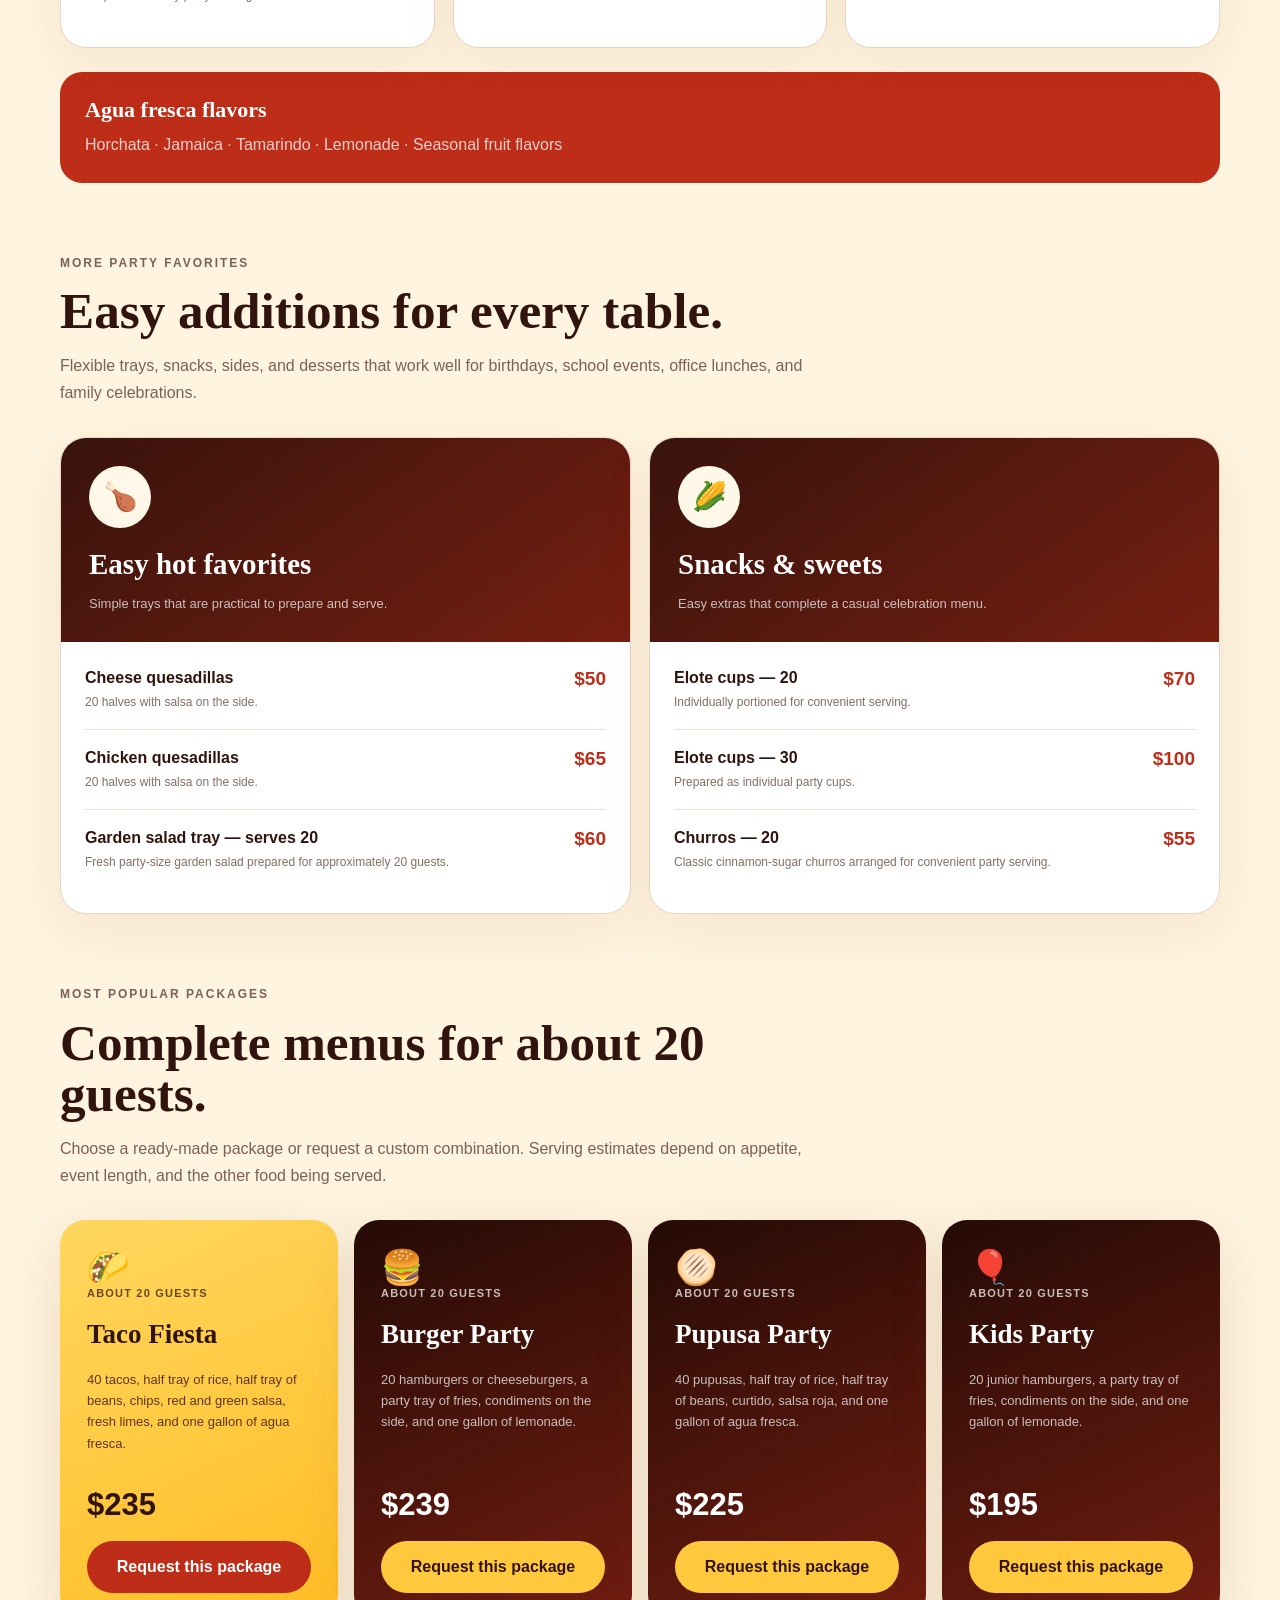
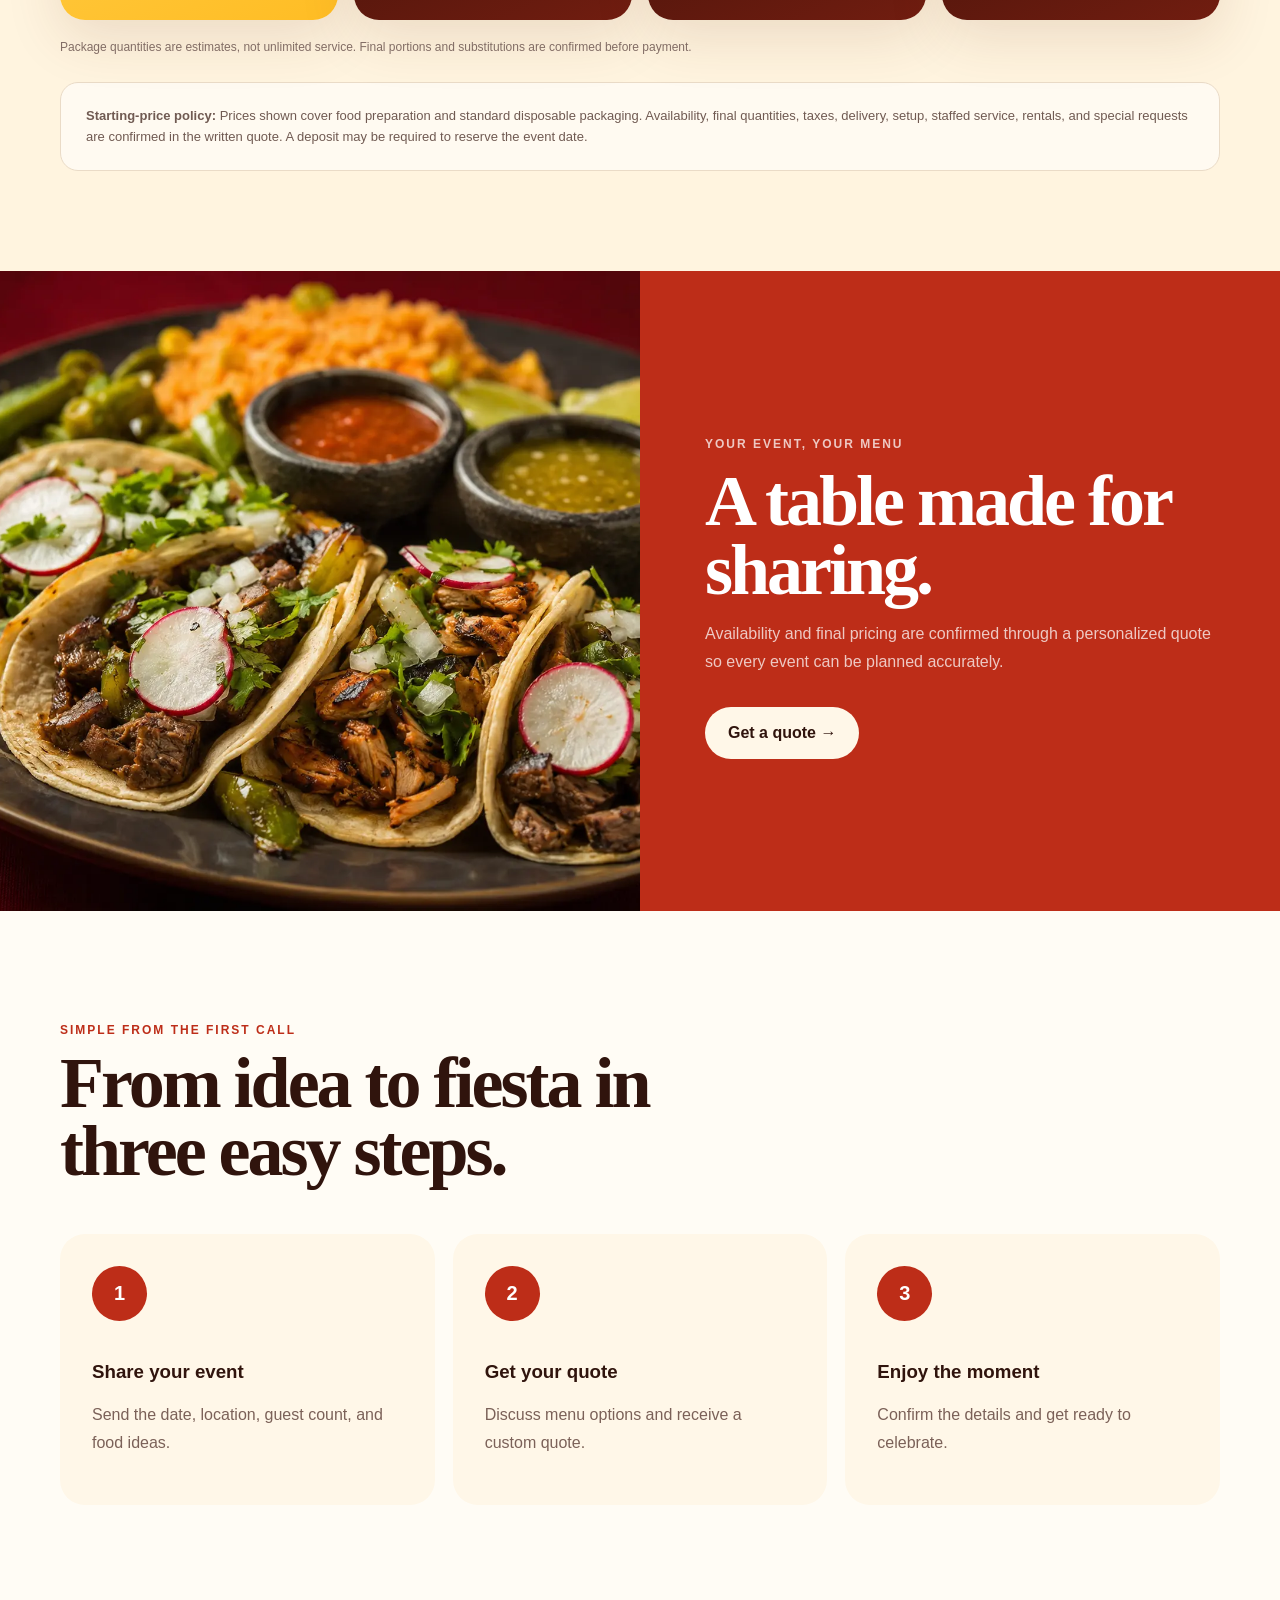
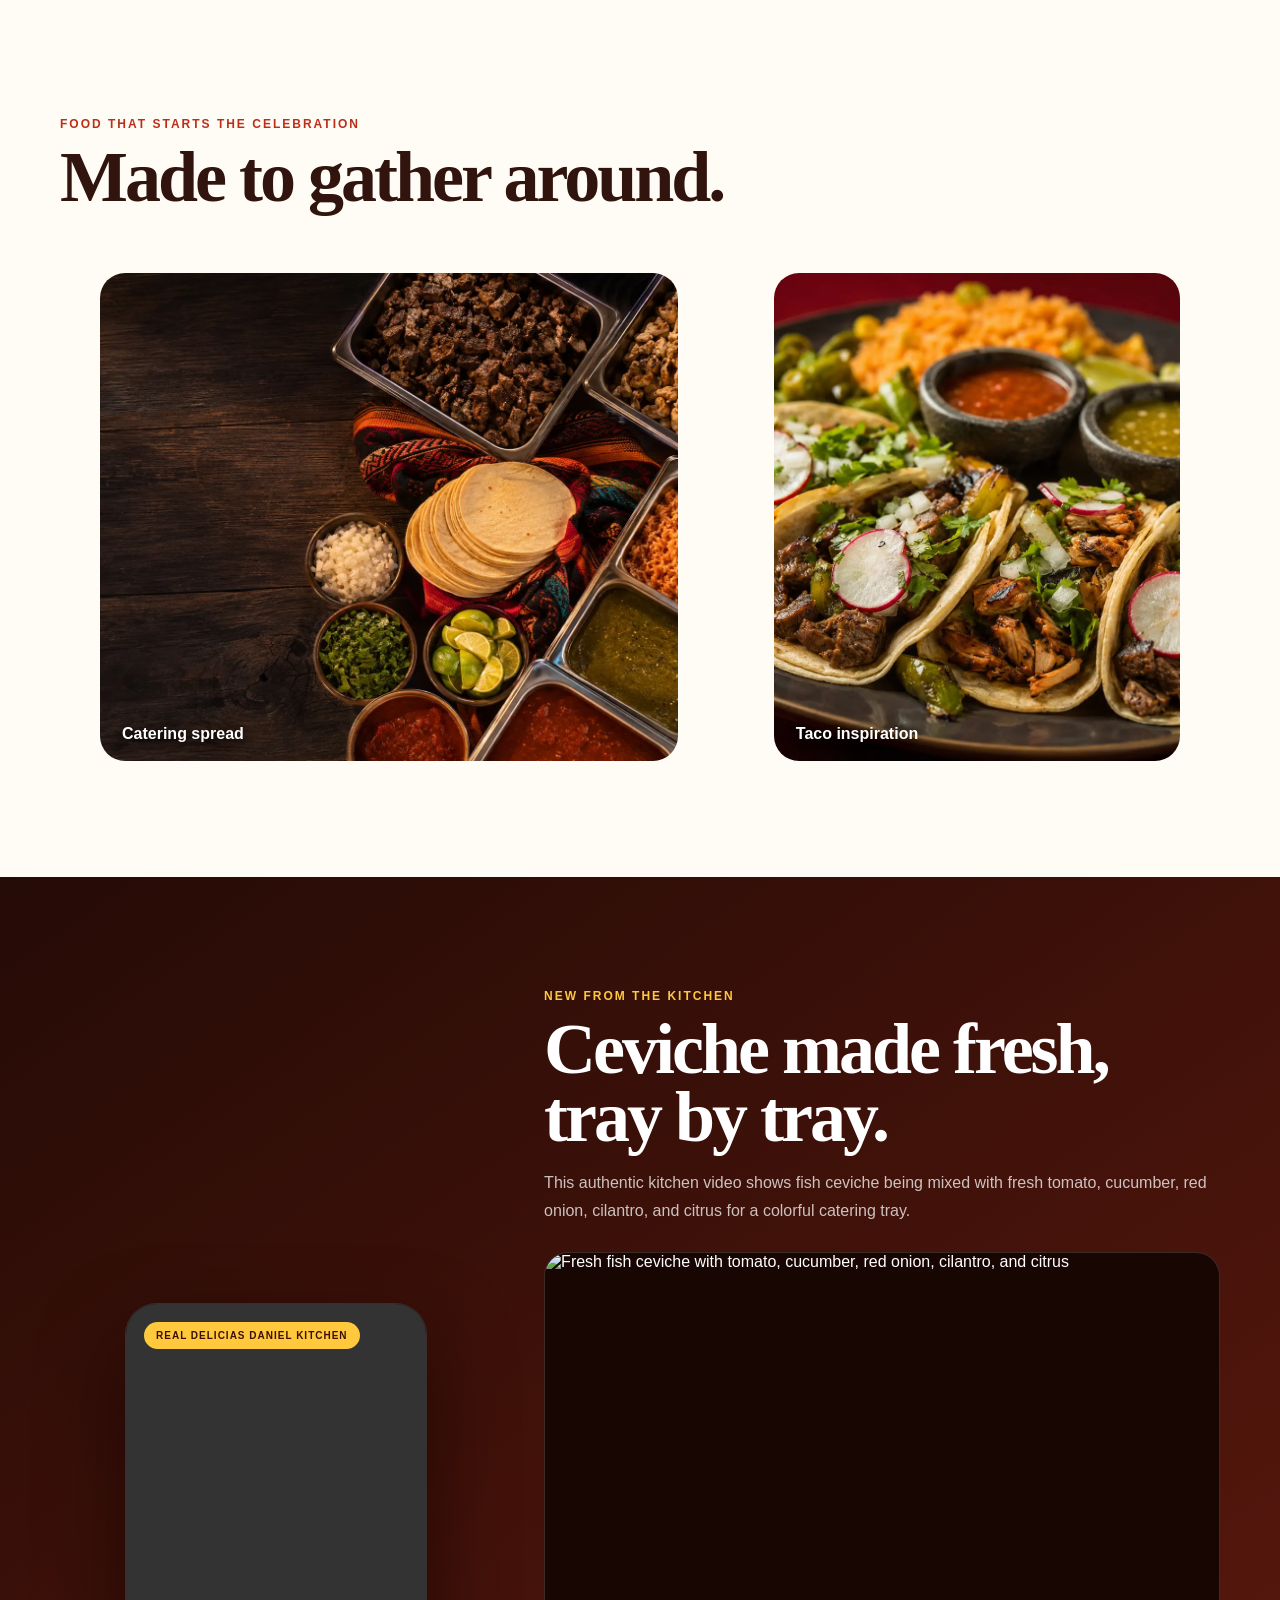
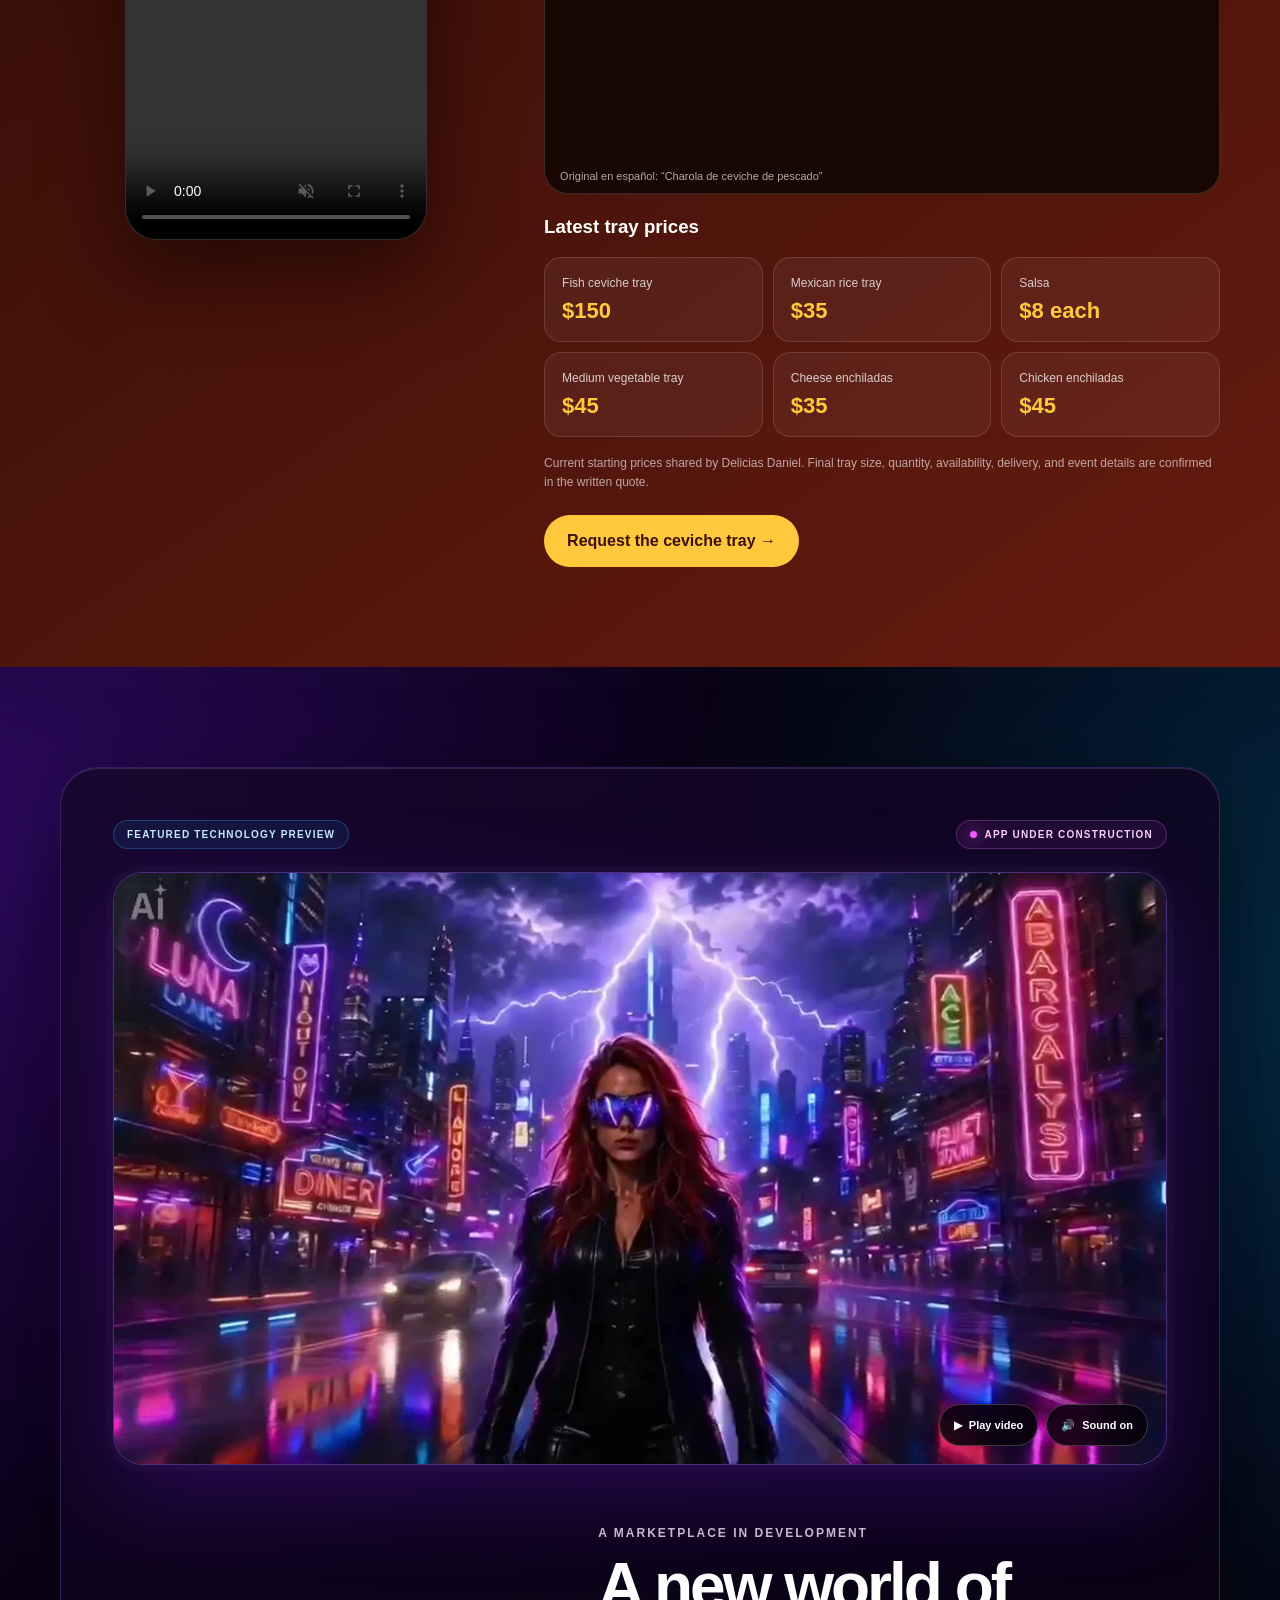
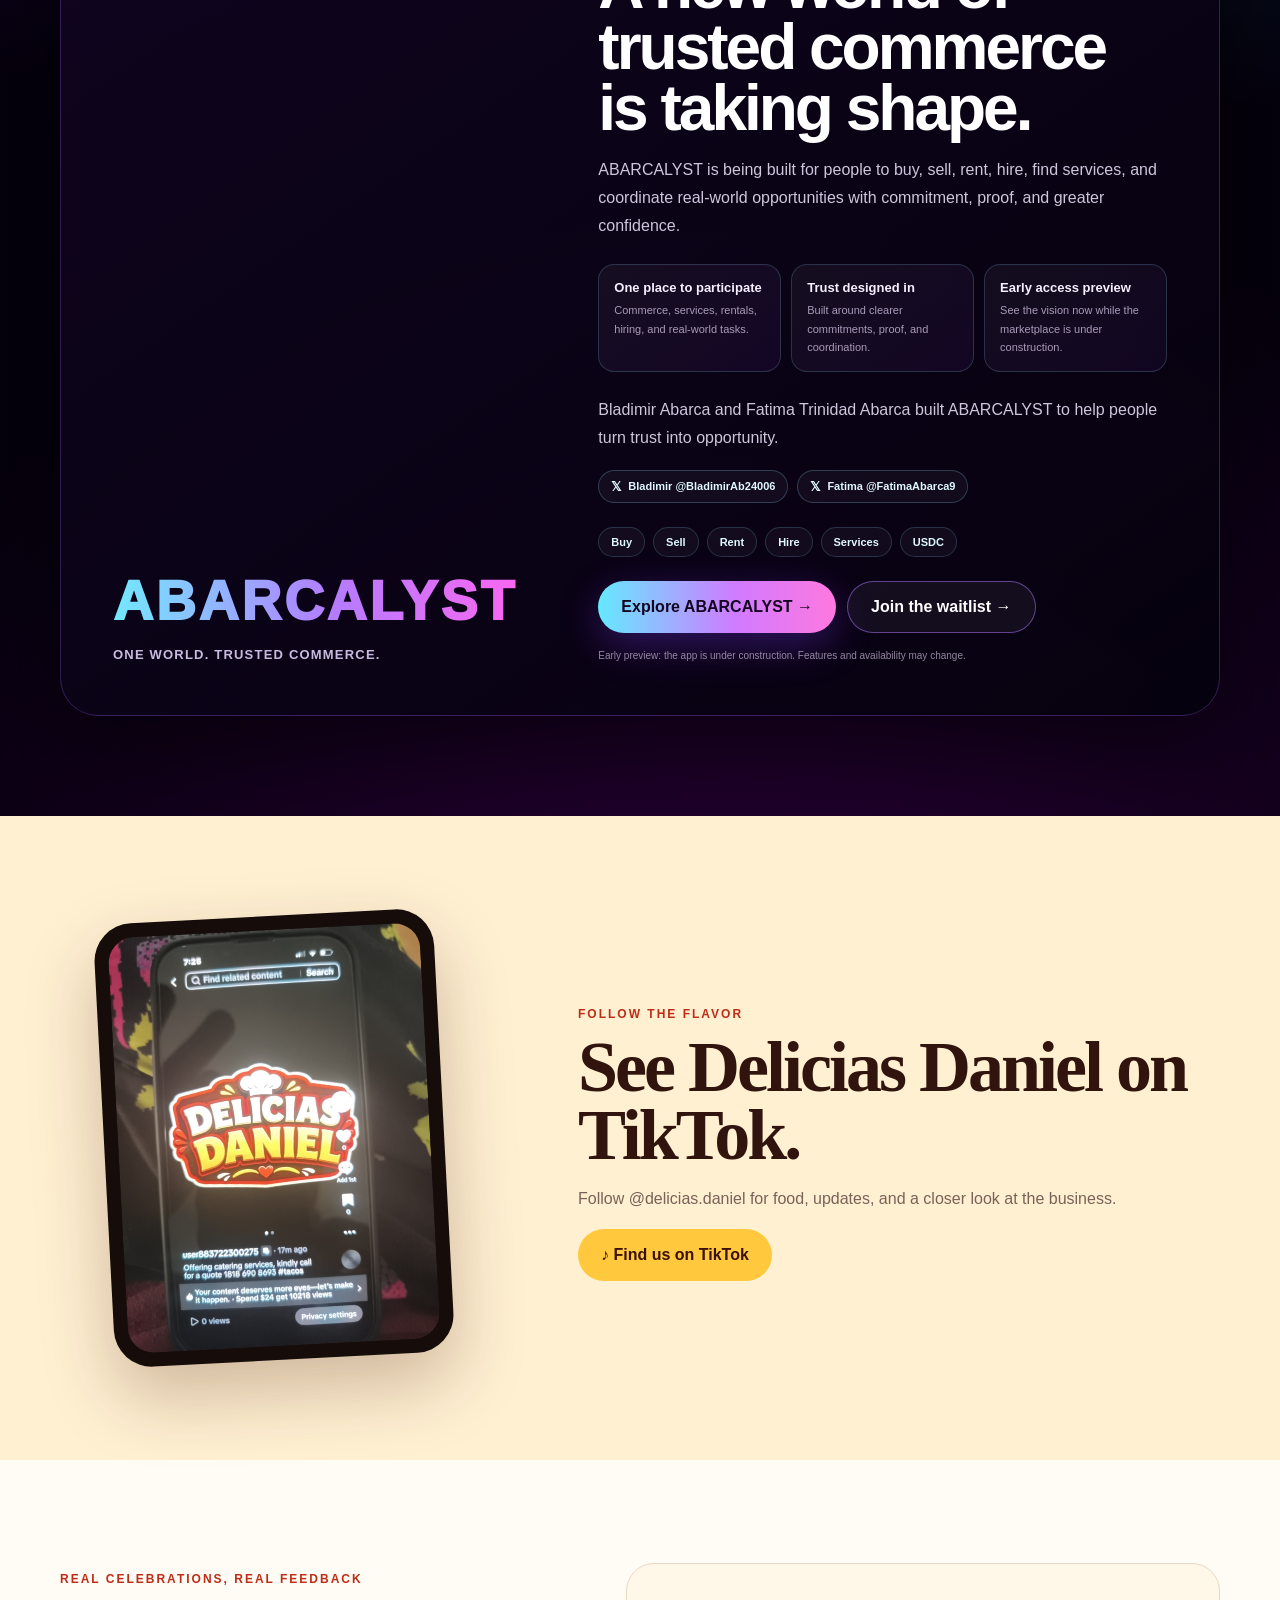
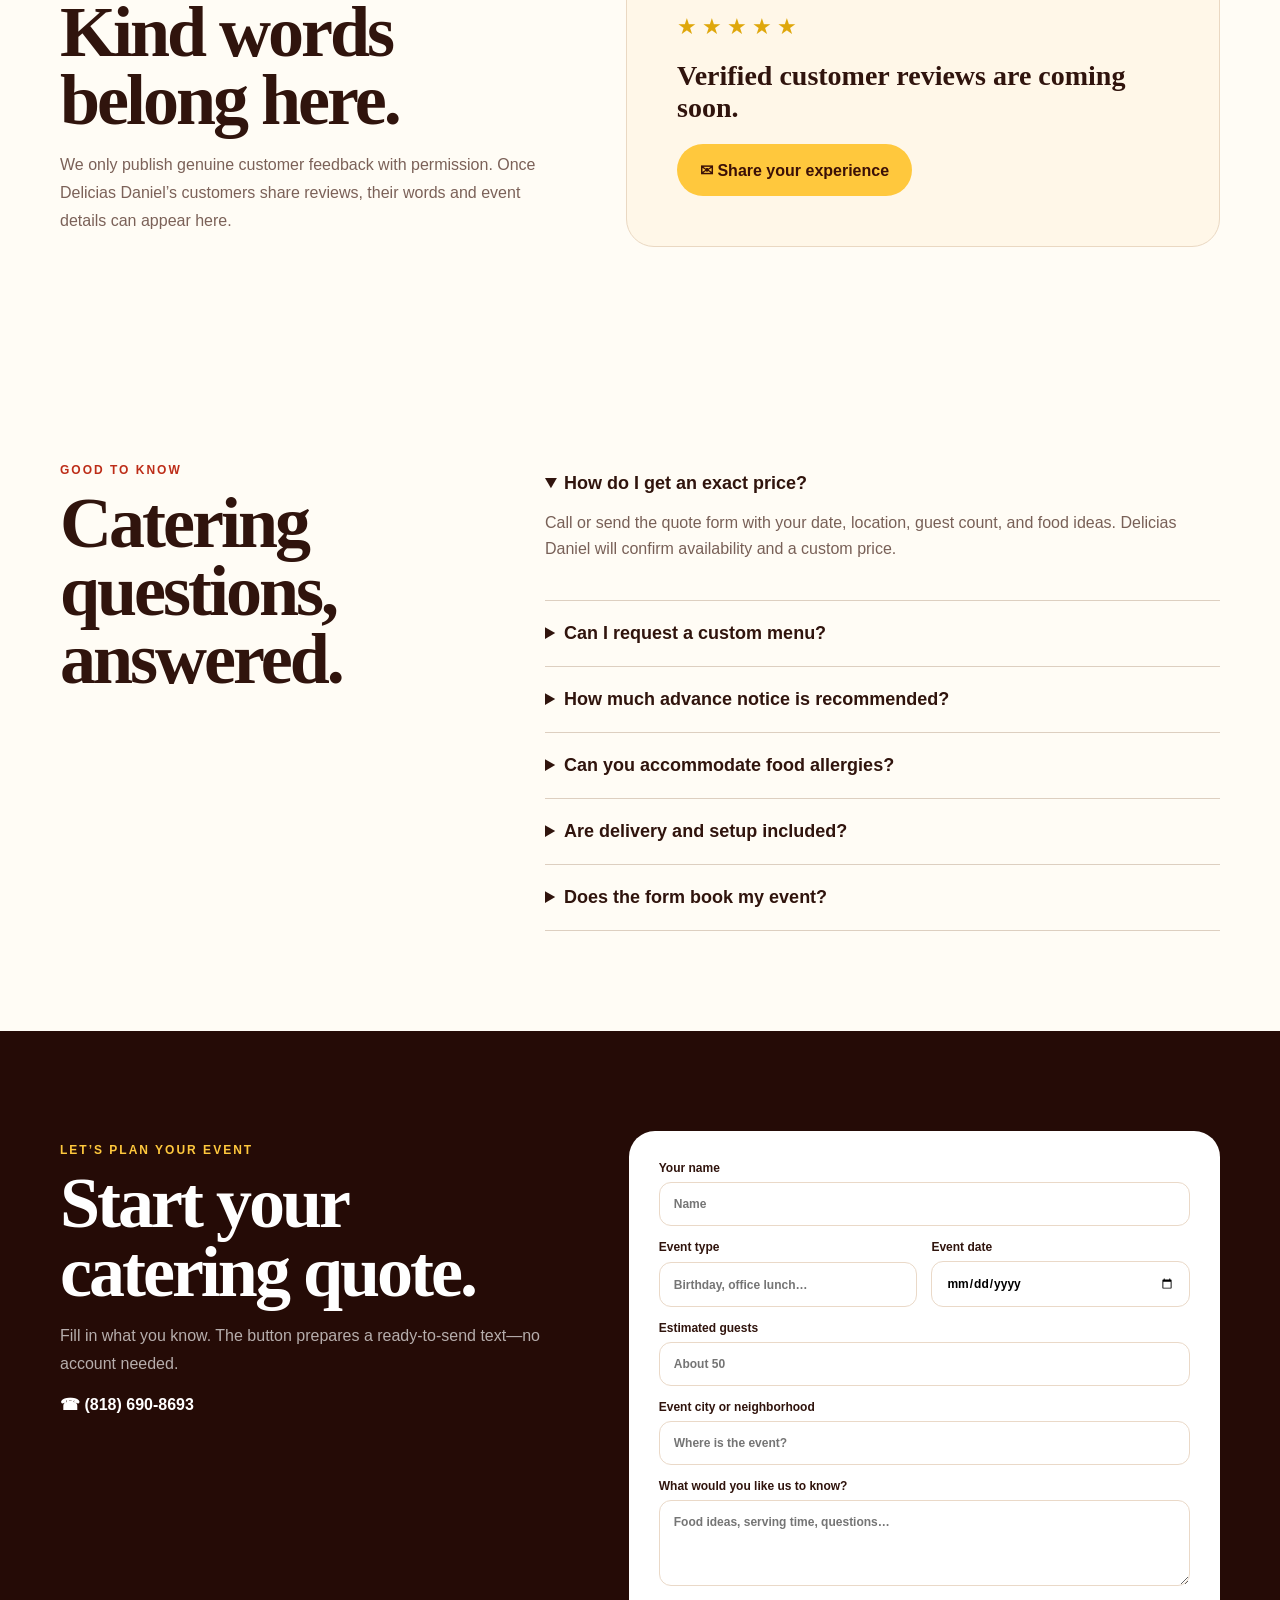
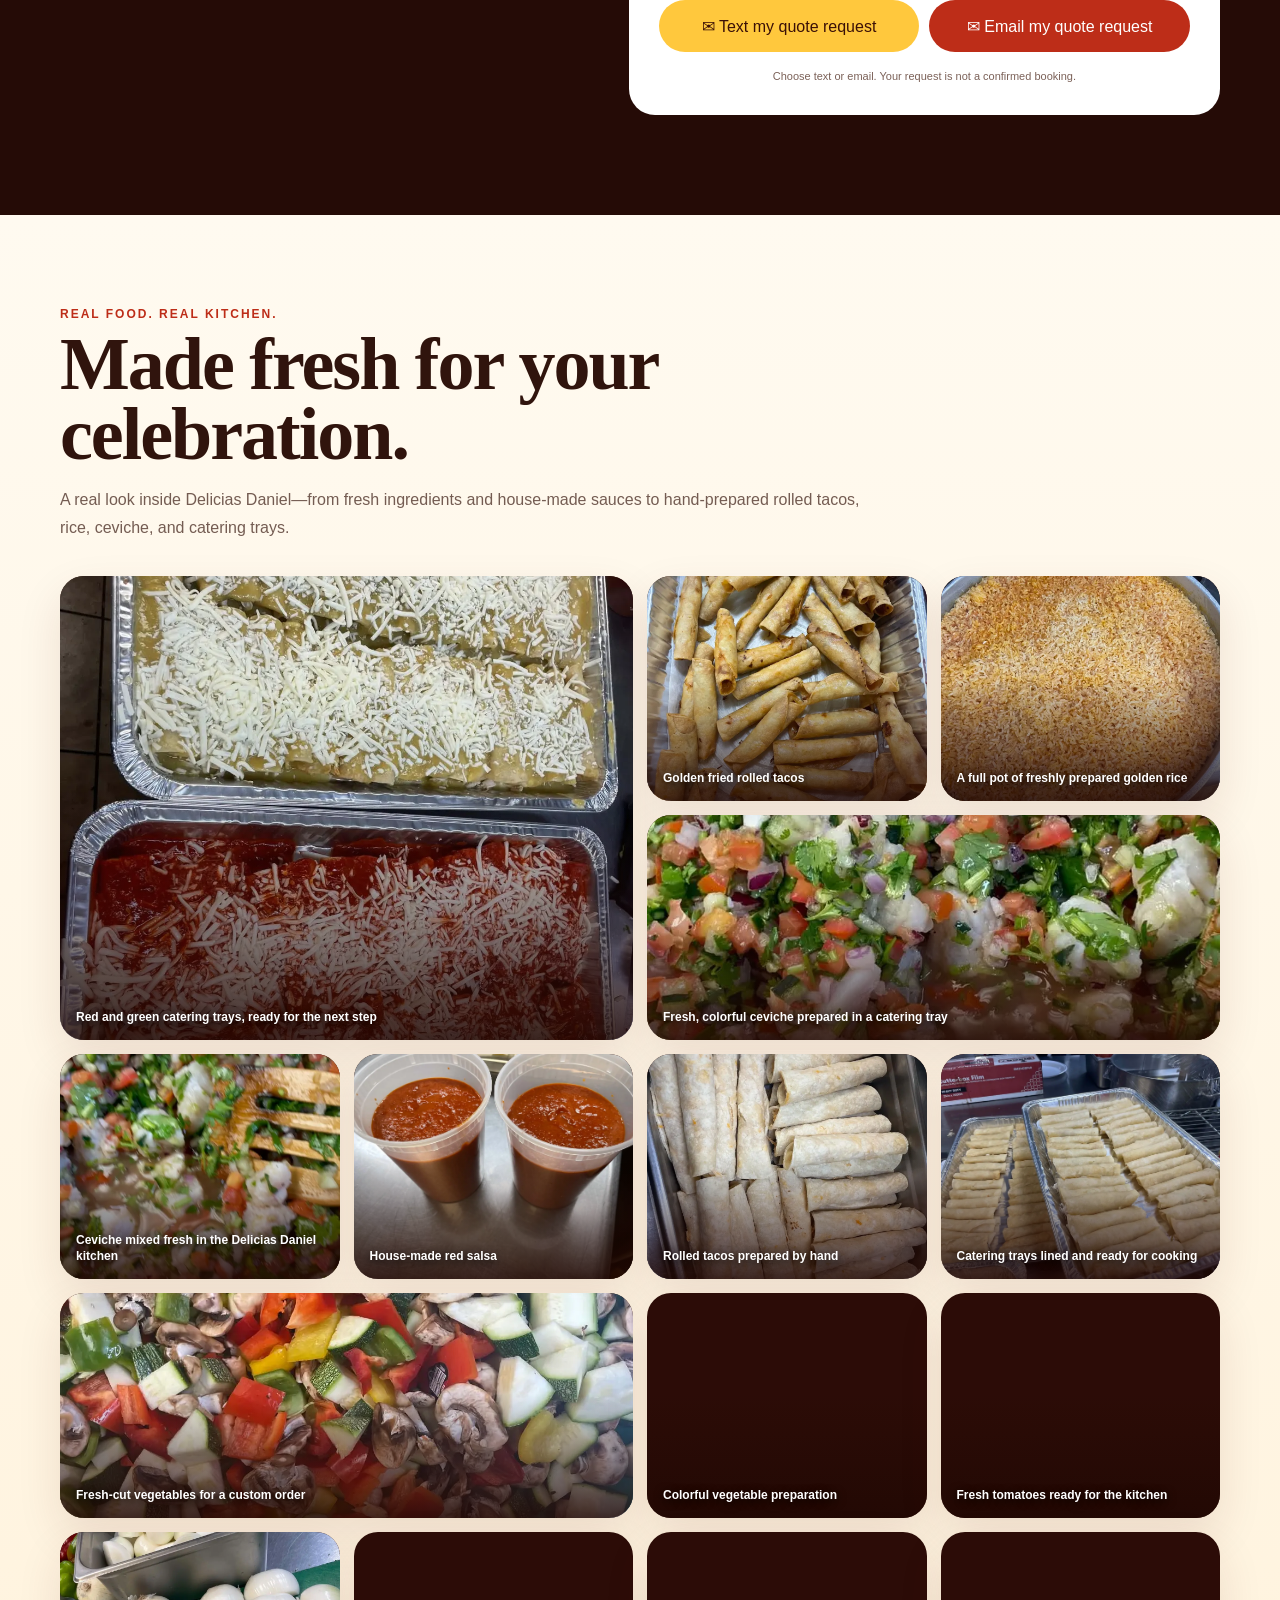
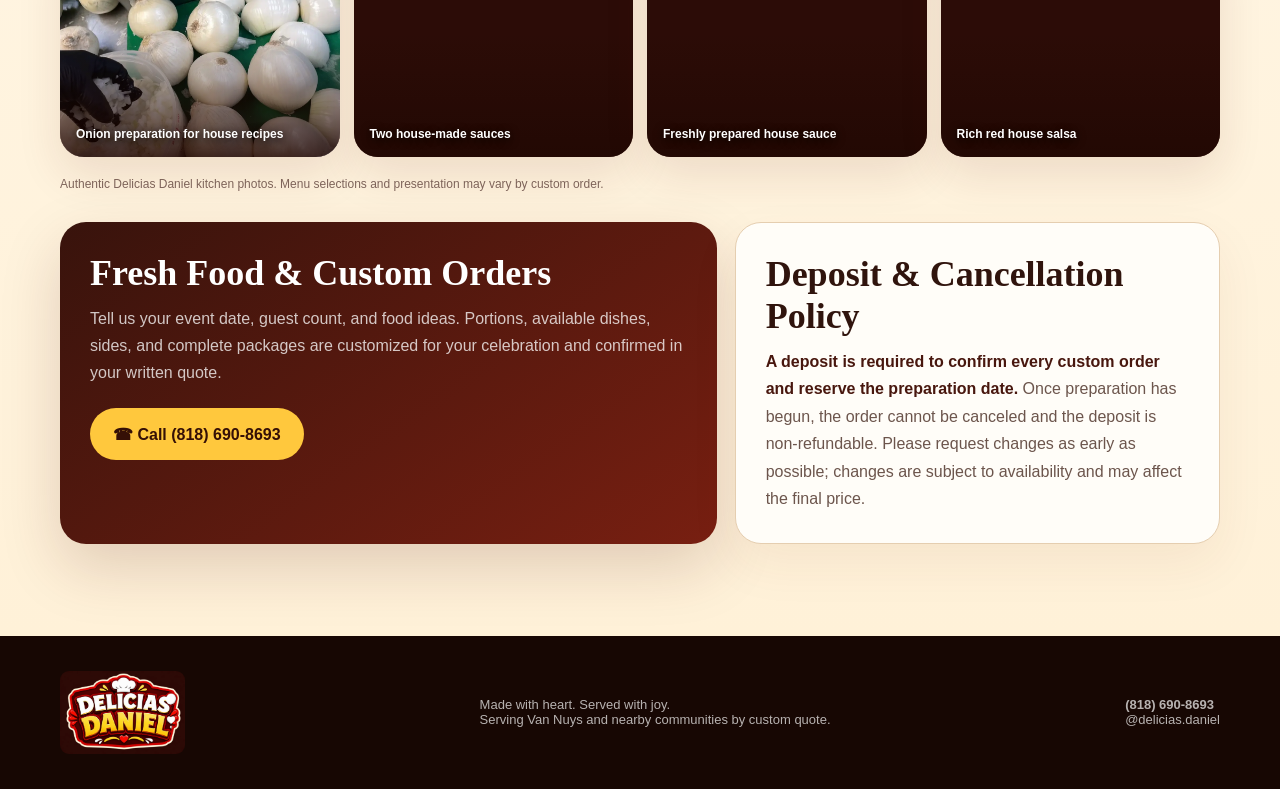
==== commit 51986d22: "Add verified ceviche video feature and tray prices" ====
--- a/index.html
+++ b/index.html
@@ -6,26 +6,51 @@
   <title>Delicias Daniel Catering | Van Nuys</title>
   <meta name="description" content="Delicias Daniel offers Mexican, Salvadoran, and American catering packages—including pupusas, tacos, tamales, burgers, chicken sandwiches, trays, and aguas frescas—in Van Nuys and nearby communities.">
   <meta name="theme-color" content="#250b06">
+  <meta name="robots" content="index,follow,max-image-preview:large">
+  <link rel="manifest" href="/manifest.webmanifest">
   <link rel="canonical" href="https://deliciasdaniel.com/">
   <link rel="icon" type="image/svg+xml" href="/favicon.svg">
   <link rel="shortcut icon" href="/favicon.svg">
+  <meta property="og:site_name" content="Delicias Daniel">
   <meta property="og:title" content="Delicias Daniel Catering | Van Nuys">
   <meta property="og:description" content="Catering made for your celebration. Call (818) 690-8693 for a custom quote.">
   <meta property="og:url" content="https://deliciasdaniel.com/">
   <meta property="og:type" content="website">
+  <meta name="twitter:card" content="summary">
+  <meta name="twitter:title" content="Delicias Daniel Catering | Van Nuys">
+  <meta name="twitter:description" content="Catering made for your celebration. Call or text for a custom quote.">
   <meta property="og:locale" content="en_US">
   <meta property="og:locale:alternate" content="es_US">
   <meta property="og:locale:alternate" content="hy_AM">
   <script type="application/ld+json">
-    {
+{
       "@context": "https://schema.org",
       "@type": "FoodEstablishment",
+      "@id": "https://deliciasdaniel.com/#business",
       "name": "Delicias Daniel",
+      "description": "Mexican, Salvadoran, and American catering for birthdays, family celebrations, office meals, and special events in Van Nuys and nearby communities.",
       "url": "https://deliciasdaniel.com/",
+      "logo": "https://deliciasdaniel.com/favicon.svg",
       "telephone": "+1-818-690-8693",
-      "sameAs": ["https://www.tiktok.com/@delicias.daniel"],
-      "areaServed": ["Van Nuys", "San Fernando Valley"],
-      "servesCuisine": ["Mexican", "Salvadoran"]
+      "email": "deliciasdanielcatering@gmail.com",
+      "slogan": "Catering made for your celebration.",
+      "areaServed": "Van Nuys and nearby communities",
+      "servesCuisine": [
+        "Mexican",
+        "Salvadoran",
+        "American"
+      ],
+      "hasMenu": "https://deliciasdaniel.com/#menu",
+      "sameAs": [
+        "https://www.tiktok.com/@delicias.daniel"
+      ],
+      "contactPoint": {
+        "@type": "ContactPoint",
+        "telephone": "+1-818-690-8693",
+        "email": "deliciasdanielcatering@gmail.com",
+        "contactType": "customer service",
+        "areaServed": "Van Nuys and nearby communities"
+      }
     }
   </script>
   <style>
@@ -83,6 +108,27 @@
 @media(max-width:760px){.dd-real-food{padding:64px 0}.dd-order-grid{grid-template-columns:1fr}}
 @media(max-width:560px){.dd-kitchen-grid{gap:9px;grid-auto-rows:170px}.dd-kitchen-card{border-radius:17px}.dd-kitchen-card:first-child{grid-row:span 2}.dd-kitchen-card figcaption{left:11px;right:11px;bottom:10px;font-size:10px}}
 
+
+/* DELICIAS_CEVICHE_UPDATE_V2 */
+/* DELICIAS_TACO_CHOOSER_V1 superseded: publish verified family pricing only */
+.ceviche-feature{padding:100px 0;color:#fff;background:linear-gradient(145deg,#250b06,#671b0f)}
+.ceviche-layout{display:grid;grid-template-columns:minmax(280px,.78fr) minmax(0,1.22fr);gap:52px;align-items:center}
+.ceviche-video-wrap{position:relative;max-width:430px;margin:auto;overflow:hidden;aspect-ratio:9/16;border:1px solid #ffffff2b;border-radius:32px;background:#100402;box-shadow:0 35px 80px #12040099}
+.ceviche-video-wrap video{display:block;width:100%;height:100%;object-fit:cover}
+.ceviche-badge{position:absolute;z-index:2;top:18px;left:18px;padding:8px 12px;color:#3b1007;background:#ffc83d;border-radius:999px;font-size:10px;font-weight:900;letter-spacing:1px;text-transform:uppercase}
+.ceviche-copy .kicker{color:#ffc83d}.ceviche-copy h2{max-width:720px;margin:8px 0 18px}.ceviche-copy>.sub{color:#ffffffbd;max-width:690px}
+.ceviche-still{margin:27px 0 22px;overflow:hidden;border:1px solid #ffffff25;border-radius:24px;background:#180603}
+.ceviche-still img{display:block;width:100%;aspect-ratio:4/3;object-fit:cover}
+.ceviche-still figcaption{padding:11px 15px;color:#ffffffa8;font-size:11px}
+.ceviche-prices{display:grid;grid-template-columns:repeat(3,1fr);gap:10px}
+.ceviche-price{padding:17px;background:#ffffff0d;border:1px solid #ffffff20;border-radius:17px}
+.ceviche-price span{display:block;color:#ffffffc5;font-size:12px;line-height:1.35}.ceviche-price strong{display:block;margin-top:7px;color:#ffc83d;font-size:22px}
+.ceviche-note{margin:17px 0 0;color:#ffffff9e;font-size:12px;line-height:1.55}
+.ceviche-feature .btn{margin-top:24px;color:#3b1007;background:#ffc83d}
+@media(max-width:860px){.ceviche-layout{grid-template-columns:1fr;gap:36px}.ceviche-video-wrap{width:min(100%,390px)}}
+@media(max-width:560px){.ceviche-feature{padding:72px 0}.ceviche-prices{grid-template-columns:1fr 1fr}.ceviche-copy h2{letter-spacing:-2px}.ceviche-still{margin-top:22px}}
+@media(max-width:360px){.ceviche-prices{grid-template-columns:1fr}}
+
 </style>
 </head>
 <body>
@@ -190,7 +236,34 @@
 
     <section><div class="wrap"><div class="heading"><p class="kicker">Food that starts the celebration</p><h2>Made to gather around.</h2></div><div class="gallery"><figure class="photo"><img src="" data-b64="assets/hero-catering.webp.b64" alt="Mexican and Salvadoran catering spread"><span>Catering spread</span></figure><figure class="photo"><img src="" data-b64="assets/taco-platter.webp.b64" alt="Taco catering platter"><span>Taco inspiration</span></figure></div></div></section>
 
-    <section class="abarcalyst-ad" aria-labelledby="abarcalyst-title"><div class="wrap">
+    
+<section class="ceviche-feature" id="ceviche-tray" aria-labelledby="ceviche-title">
+  <div class="wrap ceviche-layout">
+    <div class="ceviche-video-wrap">
+      <span class="ceviche-badge">Real Delicias Daniel kitchen</span>
+      <video controls muted loop playsinline preload="metadata" data-video-b64="media/delicias-ceviche-preparation.mp4.b64" data-poster-b64="media/delicias-ceviche-still.webp.b64" aria-label="Fresh fish ceviche being prepared in a catering tray"></video>
+    </div>
+    <div class="ceviche-copy">
+      <p class="kicker">New from the kitchen</p>
+      <h2 id="ceviche-title">Ceviche made fresh, tray by tray.</h2>
+      <p class="sub">This authentic kitchen video shows fish ceviche being mixed with fresh tomato, cucumber, red onion, cilantro, and citrus for a colorful catering tray.</p>
+      <figure class="ceviche-still"><img src="" data-b64="media/delicias-ceviche-still.webp.b64" alt="Fresh fish ceviche with tomato, cucumber, red onion, cilantro, and citrus" loading="lazy" decoding="async"><figcaption lang="es">Original en español: “Charola de ceviche de pescado”</figcaption></figure>
+      <h3>Latest tray prices</h3>
+      <div class="ceviche-prices" aria-label="Current catering tray prices">
+        <div class="ceviche-price"><span>Fish ceviche tray</span><strong>$150</strong></div>
+        <div class="ceviche-price"><span>Mexican rice tray</span><strong>$35</strong></div>
+        <div class="ceviche-price"><span>Salsa</span><strong>$8 each</strong></div>
+        <div class="ceviche-price"><span>Medium vegetable tray</span><strong>$45</strong></div>
+        <div class="ceviche-price"><span>Cheese enchiladas</span><strong>$35</strong></div>
+        <div class="ceviche-price"><span>Chicken enchiladas</span><strong>$45</strong></div>
+      </div>
+      <p class="ceviche-note">Current starting prices shared by Delicias Daniel. Final tray size, quantity, availability, delivery, and event details are confirmed in the written quote.</p>
+      <a class="btn package-request" data-package="Fish ceviche tray" href="#quote">Request the ceviche tray →</a>
+    </div>
+  </div>
+</section>
+
+<section class="abarcalyst-ad" aria-labelledby="abarcalyst-title"><div class="wrap">
       <div class="ab-shell">
         <div class="ab-topline"><span class="ab-badge">Featured technology preview</span><span class="ab-status">App under construction</span></div>
         <div class="ab-video">
@@ -434,6 +507,28 @@
     });
     Object.assign(es,{"✉ Email my quote request":"✉ Enviar mi solicitud por correo","Choose text or email. Your request is not a confirmed booking.":"Elija mensaje de texto o correo electrónico. Su solicitud no confirma la reservación."});
     Object.assign(hy,{"✉ Email my quote request":"✉ Ուղարկել հարցումը էլ․ փոստով","Choose text or email. Your request is not a confirmed booking.":"Ընտրեք հաղորդագրություն կամ էլ․ փոստ։ Ձեր հարցումը դեռ հաստատված ամրագրում չէ։"});
+
+    Object.assign(es,{
+      "Real Delicias Daniel kitchen":"Cocina real de Delicias Daniel",
+      "New from the kitchen":"Nuevo de la cocina",
+      "Ceviche made fresh, tray by tray.":"Ceviche fresco, preparado charola por charola.",
+      "This authentic kitchen video shows fish ceviche being mixed with fresh tomato, cucumber, red onion, cilantro, and citrus for a colorful catering tray.":"Este video auténtico muestra ceviche de pescado preparado con tomate fresco, pepino, cebolla morada, cilantro y cítricos para una colorida charola de catering.",
+      "Latest tray prices":"Precios más recientes por charola",
+      "Fish ceviche tray":"Charola de ceviche de pescado","Mexican rice tray":"Charola de arroz mexicano","Salsa":"Salsa","$8 each":"$8 cada una","Medium vegetable tray":"Charola mediana de vegetales","Cheese enchiladas":"Enchiladas de queso","Chicken enchiladas":"Enchiladas de pollo",
+      "Current starting prices shared by Delicias Daniel. Final tray size, quantity, availability, delivery, and event details are confirmed in the written quote.":"Precios iniciales vigentes compartidos por Delicias Daniel. El tamaño y la cantidad de las charolas, la disponibilidad, la entrega y los detalles del evento se confirman en la cotización escrita.",
+      "Request the ceviche tray →":"Solicitar la charola de ceviche →"
+    });
+    Object.assign(hy,{
+      "Real Delicias Daniel kitchen":"Delicias Daniel-ի իրական խոհանոցը",
+      "New from the kitchen":"Նորություն խոհանոցից",
+      "Ceviche made fresh, tray by tray.":"Թարմ սևիչե՝ սկուտեղ առ սկուտեղ։",
+      "This authentic kitchen video shows fish ceviche being mixed with fresh tomato, cucumber, red onion, cilantro, and citrus for a colorful catering tray.":"Այս իրական խոհանոցային տեսանյութում ձկան սևիչեն պատրաստվում է թարմ լոլիկով, վարունգով, կարմիր սոխով, համեմով և ցիտրուսով՝ գունեղ քեյթրինգի սկուտեղի համար։",
+      "Latest tray prices":"Սկուտեղների վերջին գները",
+      "Fish ceviche tray":"Ձկան սևիչեի սկուտեղ","Mexican rice tray":"Մեքսիկական բրնձի սկուտեղ","Salsa":"Սալսա","$8 each":"յուրաքանչյուրը՝ $8","Medium vegetable tray":"Միջին բանջարեղենի սկուտեղ","Cheese enchiladas":"Պանրով էնչիլադաներ","Chicken enchiladas":"Հավով էնչիլադաներ",
+      "Current starting prices shared by Delicias Daniel. Final tray size, quantity, availability, delivery, and event details are confirmed in the written quote.":"Delicias Daniel-ի տրամադրած ընթացիկ մեկնարկային գները։ Սկուտեղի չափը, քանակը, հասանելիությունը, առաքումը և միջոցառման մանրամասները հաստատվում են գրավոր գնառաջարկում։",
+      "Request the ceviche tray →":"Պատվիրել սևիչեի սկուտեղը →"
+    });
+
     const placeholderEs={"Name":"Nombre","Birthday, office lunch…":"Cumpleaños, comida de oficina…","About 50":"Aproximadamente 50","Where is the event?":"¿Dónde será el evento?","Food ideas, serving time, questions…":"Ideas de comida, hora, preguntas…"};
     const placeholderHy={"Name":"Անուն","Birthday, office lunch…":"Ծննդյան տոն, գրասենյակային ճաշ…","About 50":"Մոտ 50","Where is the event?":"Որտե՞ղ է միջոցառումը։","Food ideas, serving time, questions…":"Սննդի գաղափարներ, ժամ, հարցեր…"};
     const textNodes=[];const walker=document.createTreeWalker(document.body,NodeFilter.SHOW_TEXT);while(walker.nextNode()){const n=walker.currentNode;if(n.nodeValue.trim()){n.originalEnglish=n.nodeValue;textNodes.push(n)}}
@@ -458,6 +553,35 @@
       new MutationObserver(removeDuplicatePartnerBanner).observe(document.body, { childList: true, subtree: true });
     })();
   </script>
+
+  <script>
+    (() => {
+      const decode = async (path, type) => {
+        const encoded = (await fetch(path).then(r => {
+          if (!r.ok) throw new Error("Media unavailable");
+          return r.text();
+        })).trim();
+        const binary = atob(encoded);
+        const bytes = new Uint8Array(binary.length);
+        for (let i = 0; i < binary.length; i++) bytes[i] = binary.charCodeAt(i);
+        return URL.createObjectURL(new Blob([bytes], {type}));
+      };
+      document.querySelectorAll("video[data-video-b64]").forEach(async video => {
+        try {
+          const [src, poster] = await Promise.all([
+            decode(video.dataset.videoB64, "video/mp4"),
+            decode(video.dataset.posterB64, "image/webp")
+          ]);
+          video.src = src;
+          video.poster = poster;
+          video.load();
+        } catch (error) {
+          video.setAttribute("aria-label", "Ceviche video is temporarily unavailable");
+        }
+      });
+    })();
+  </script>
+
 </body>
 </html>
 <!-- Deployment refresh: cinematic ABARCALYST showcase -->
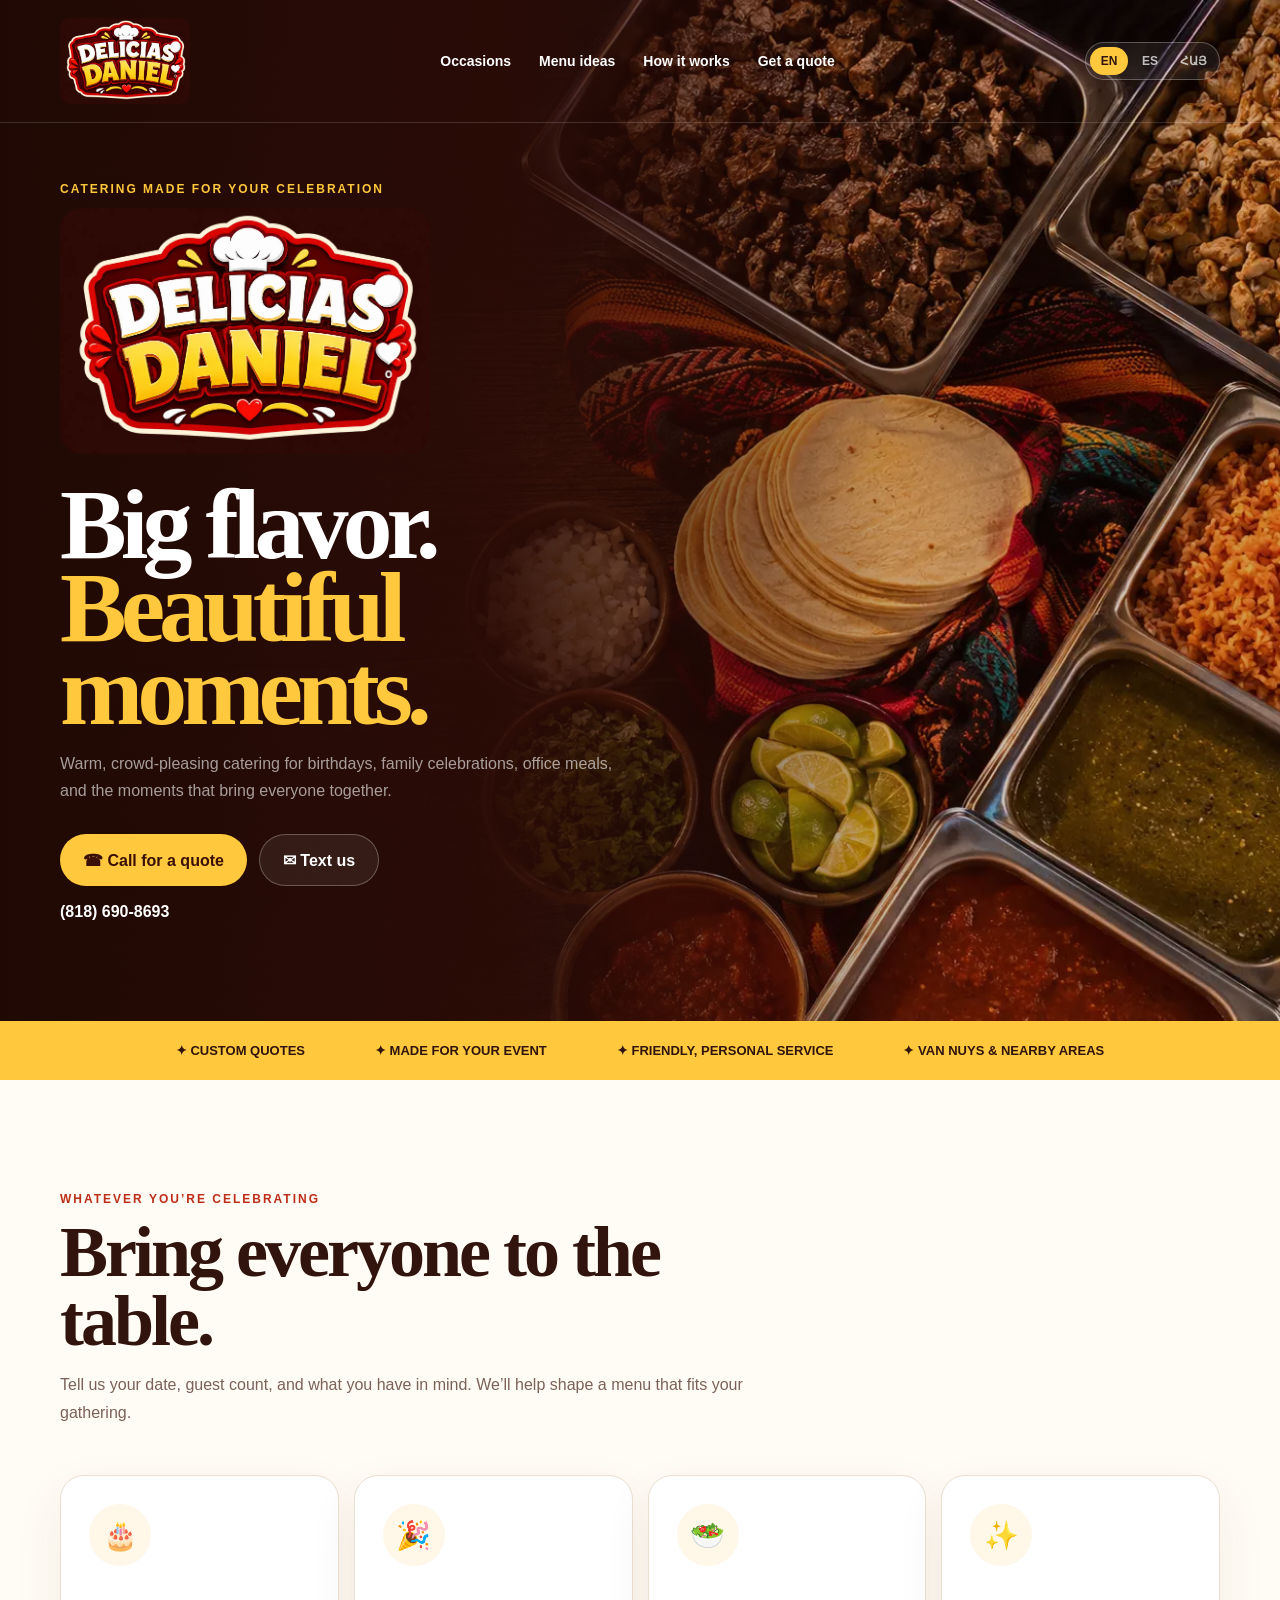
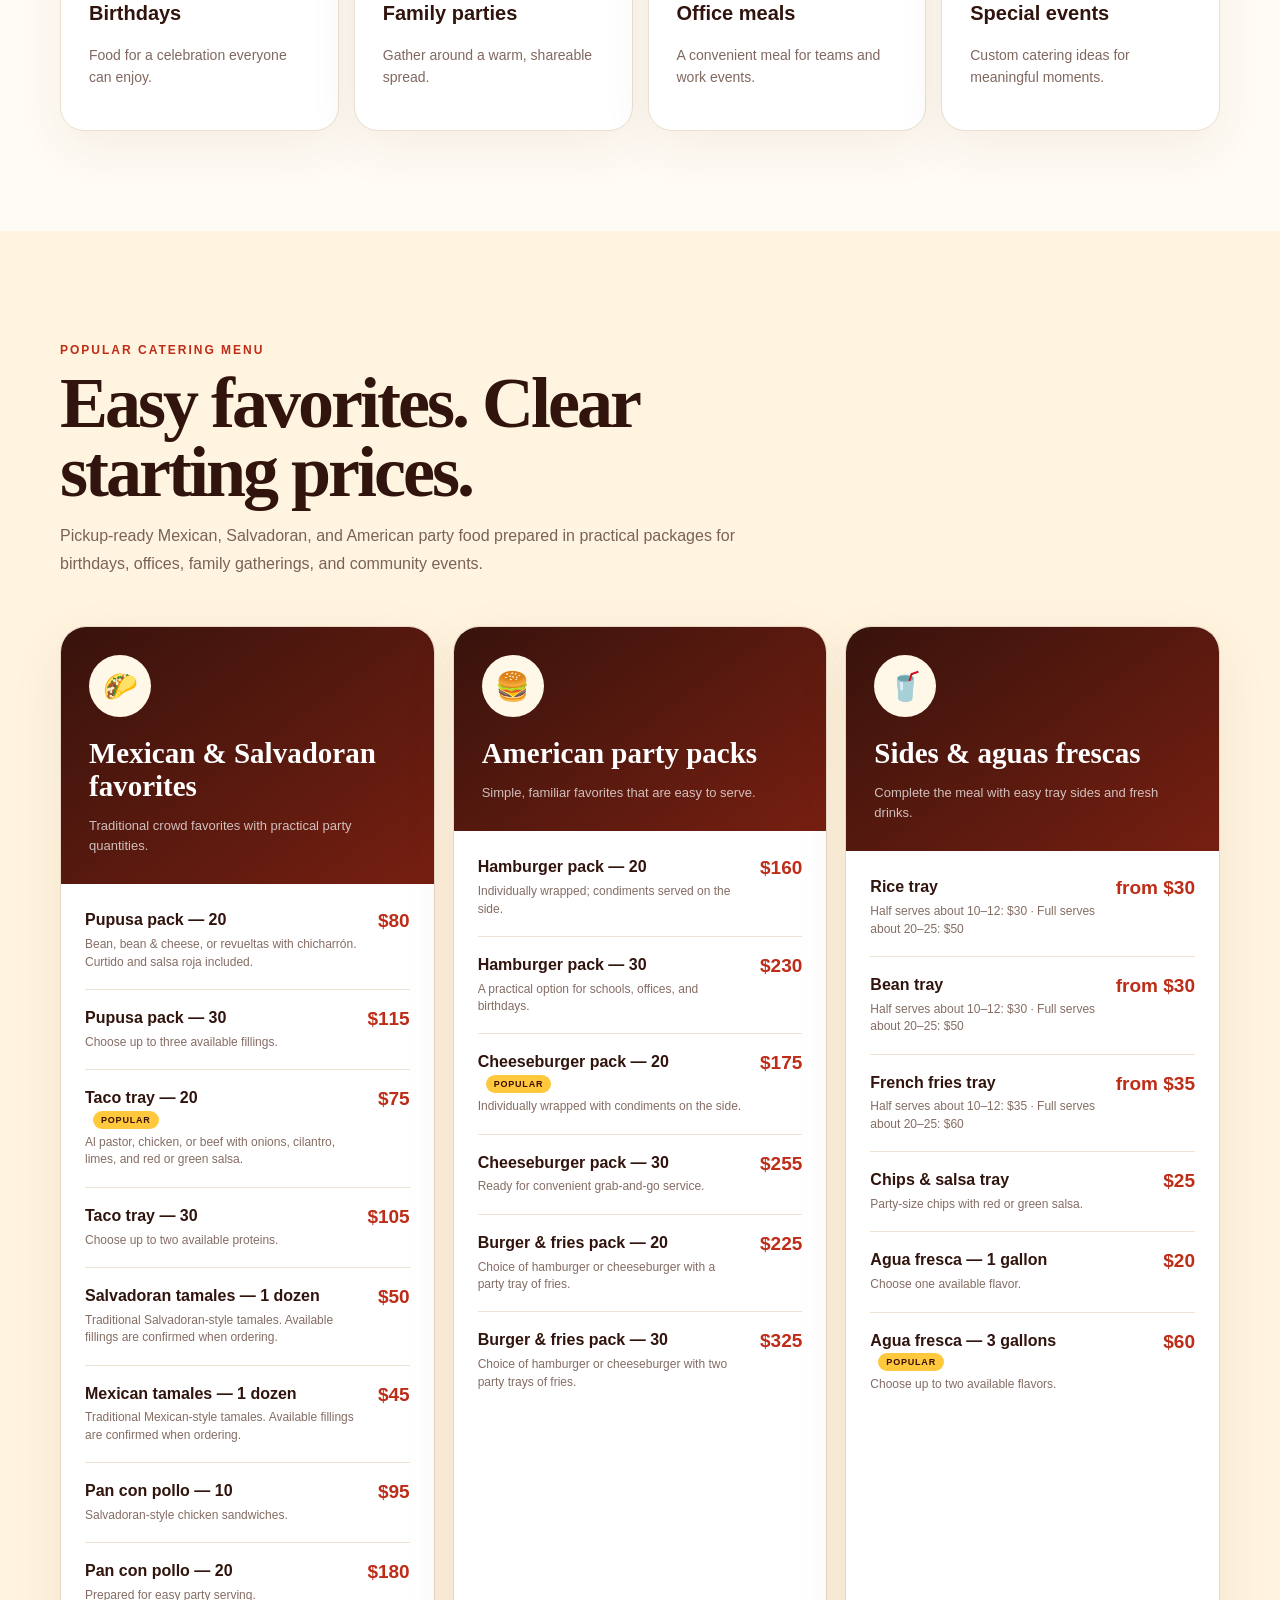
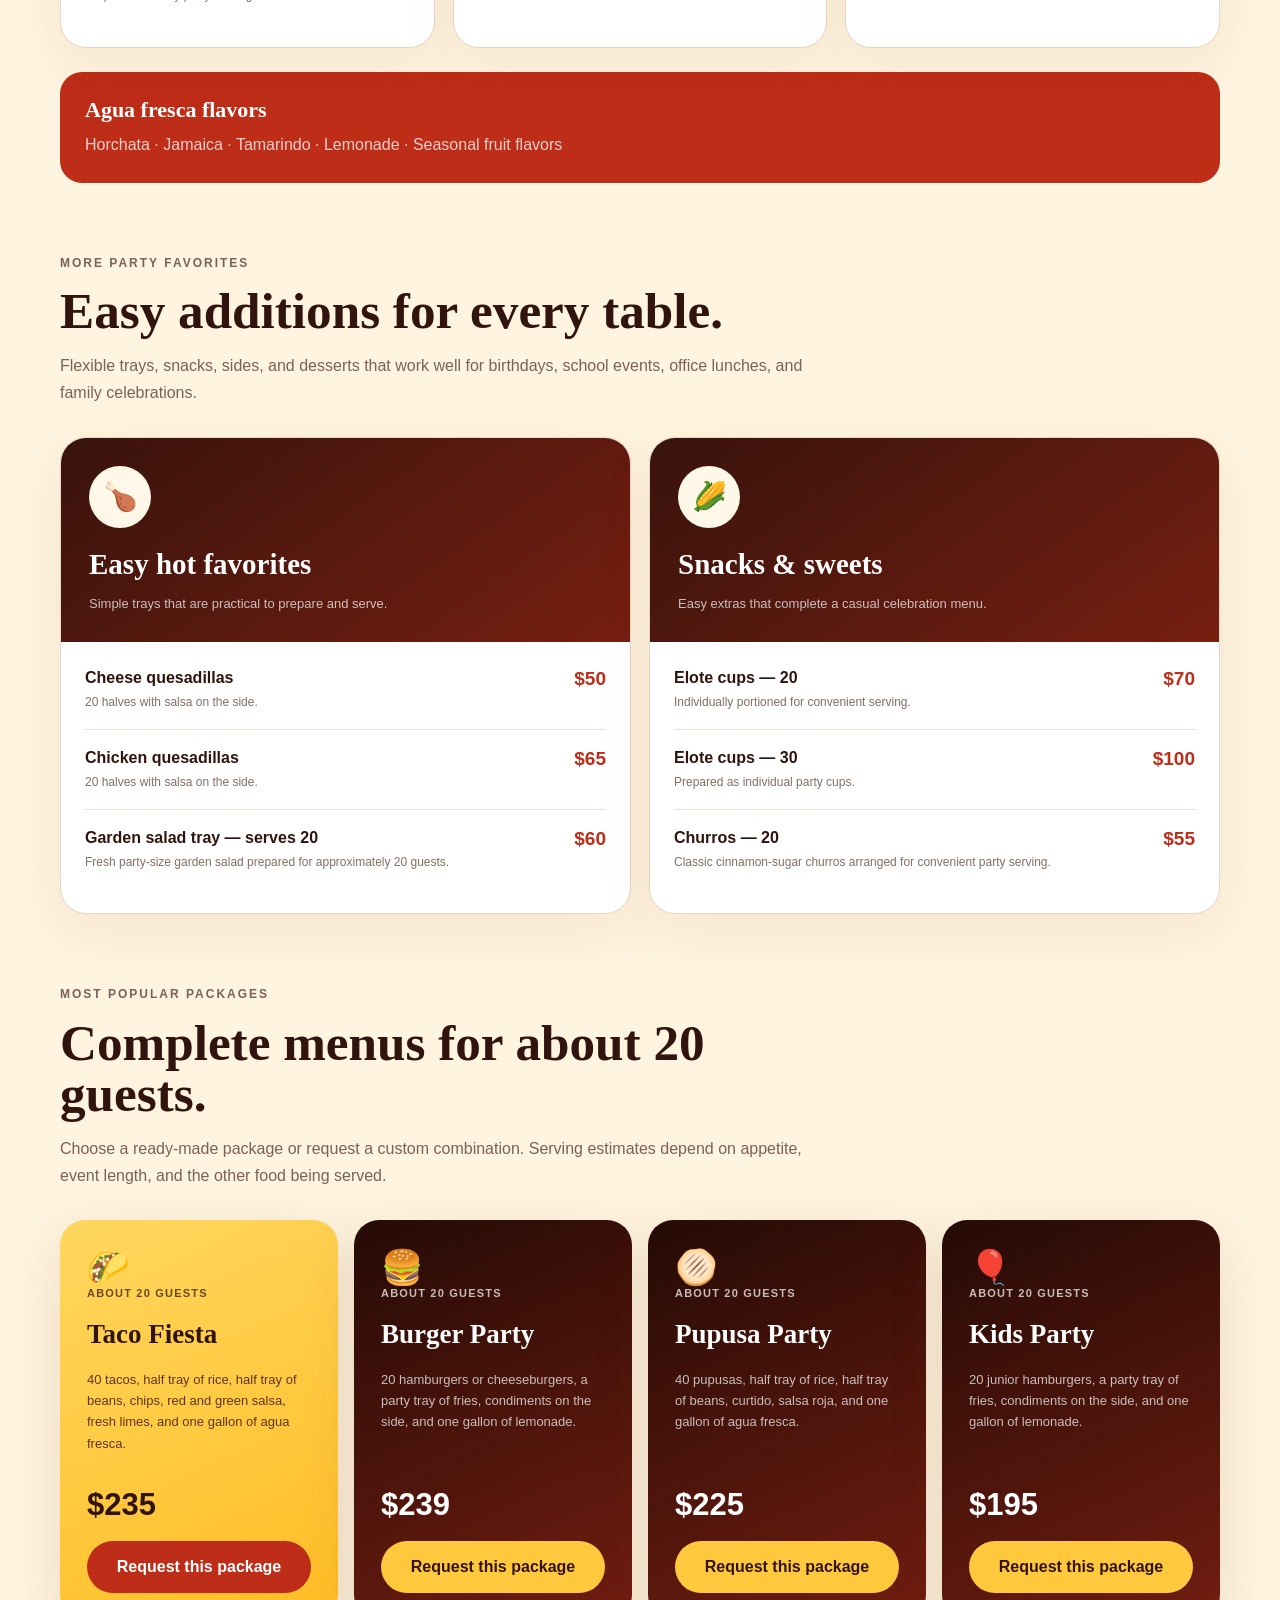
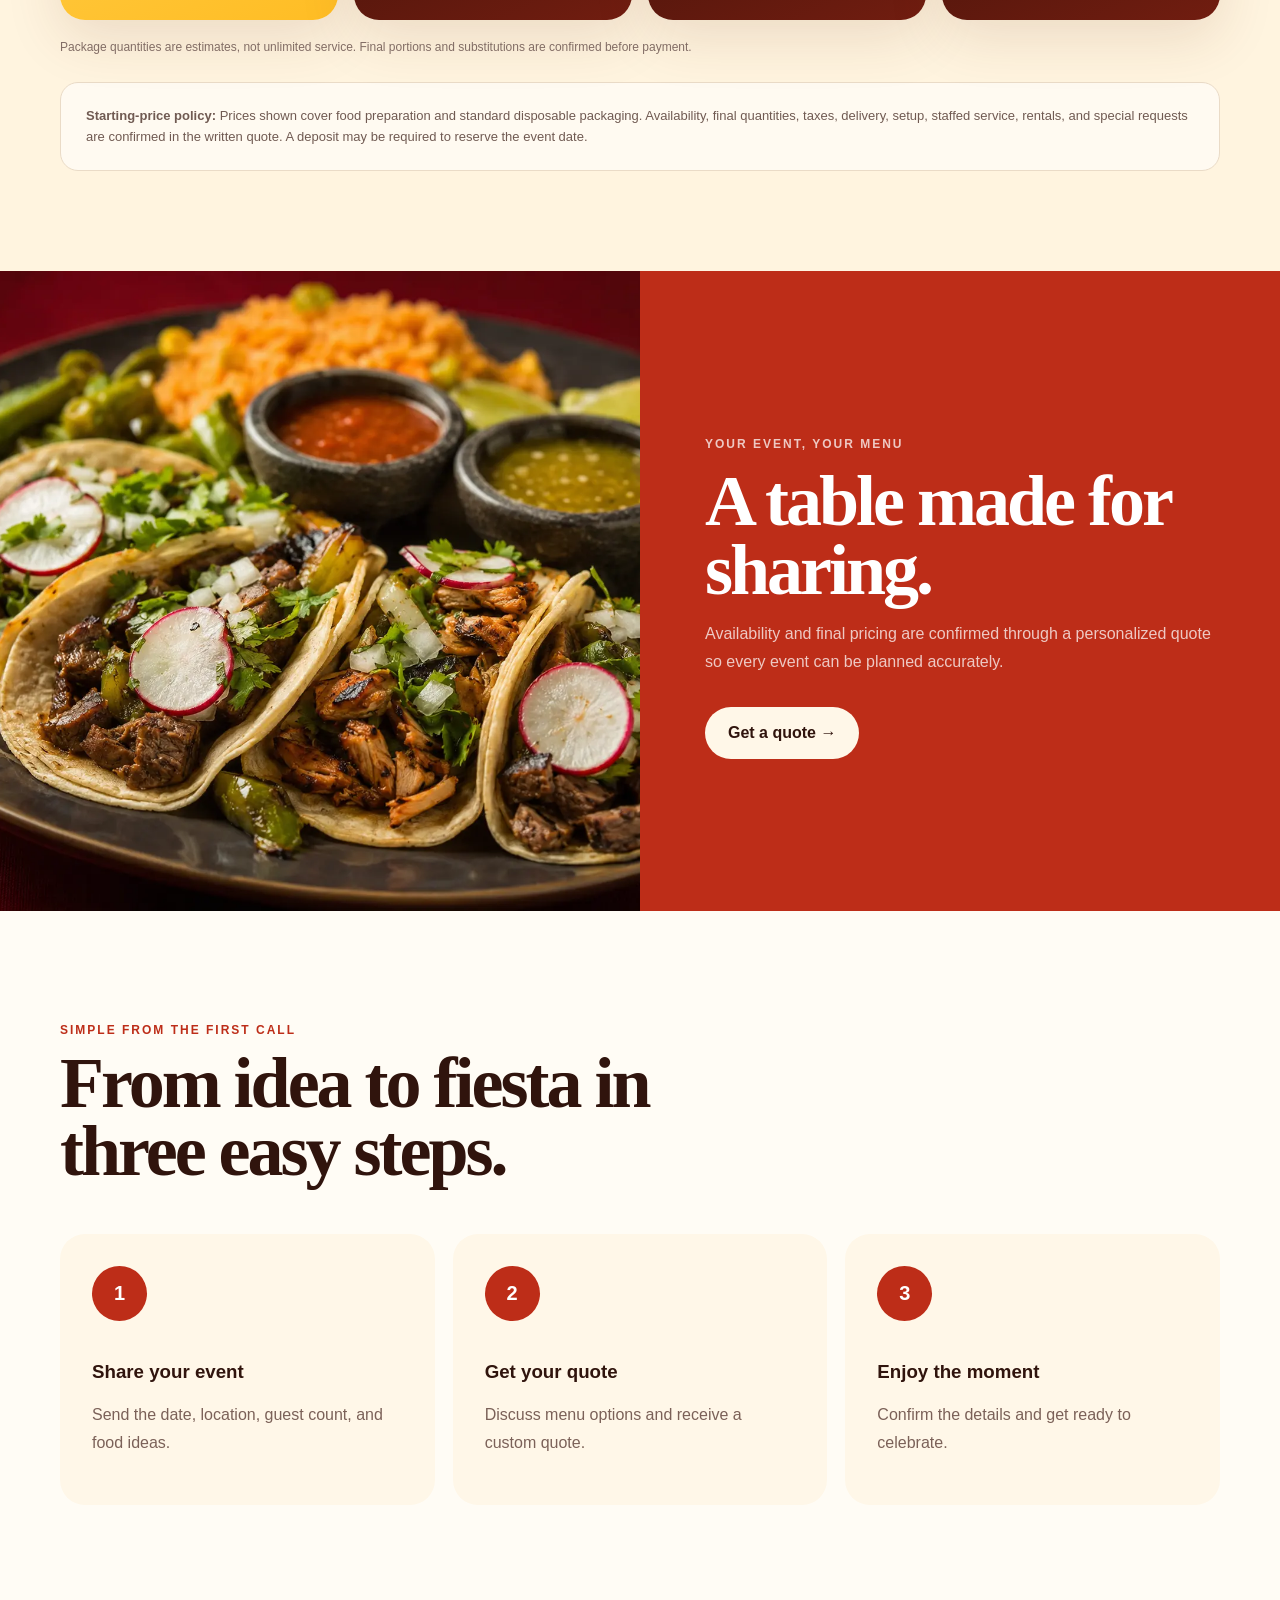
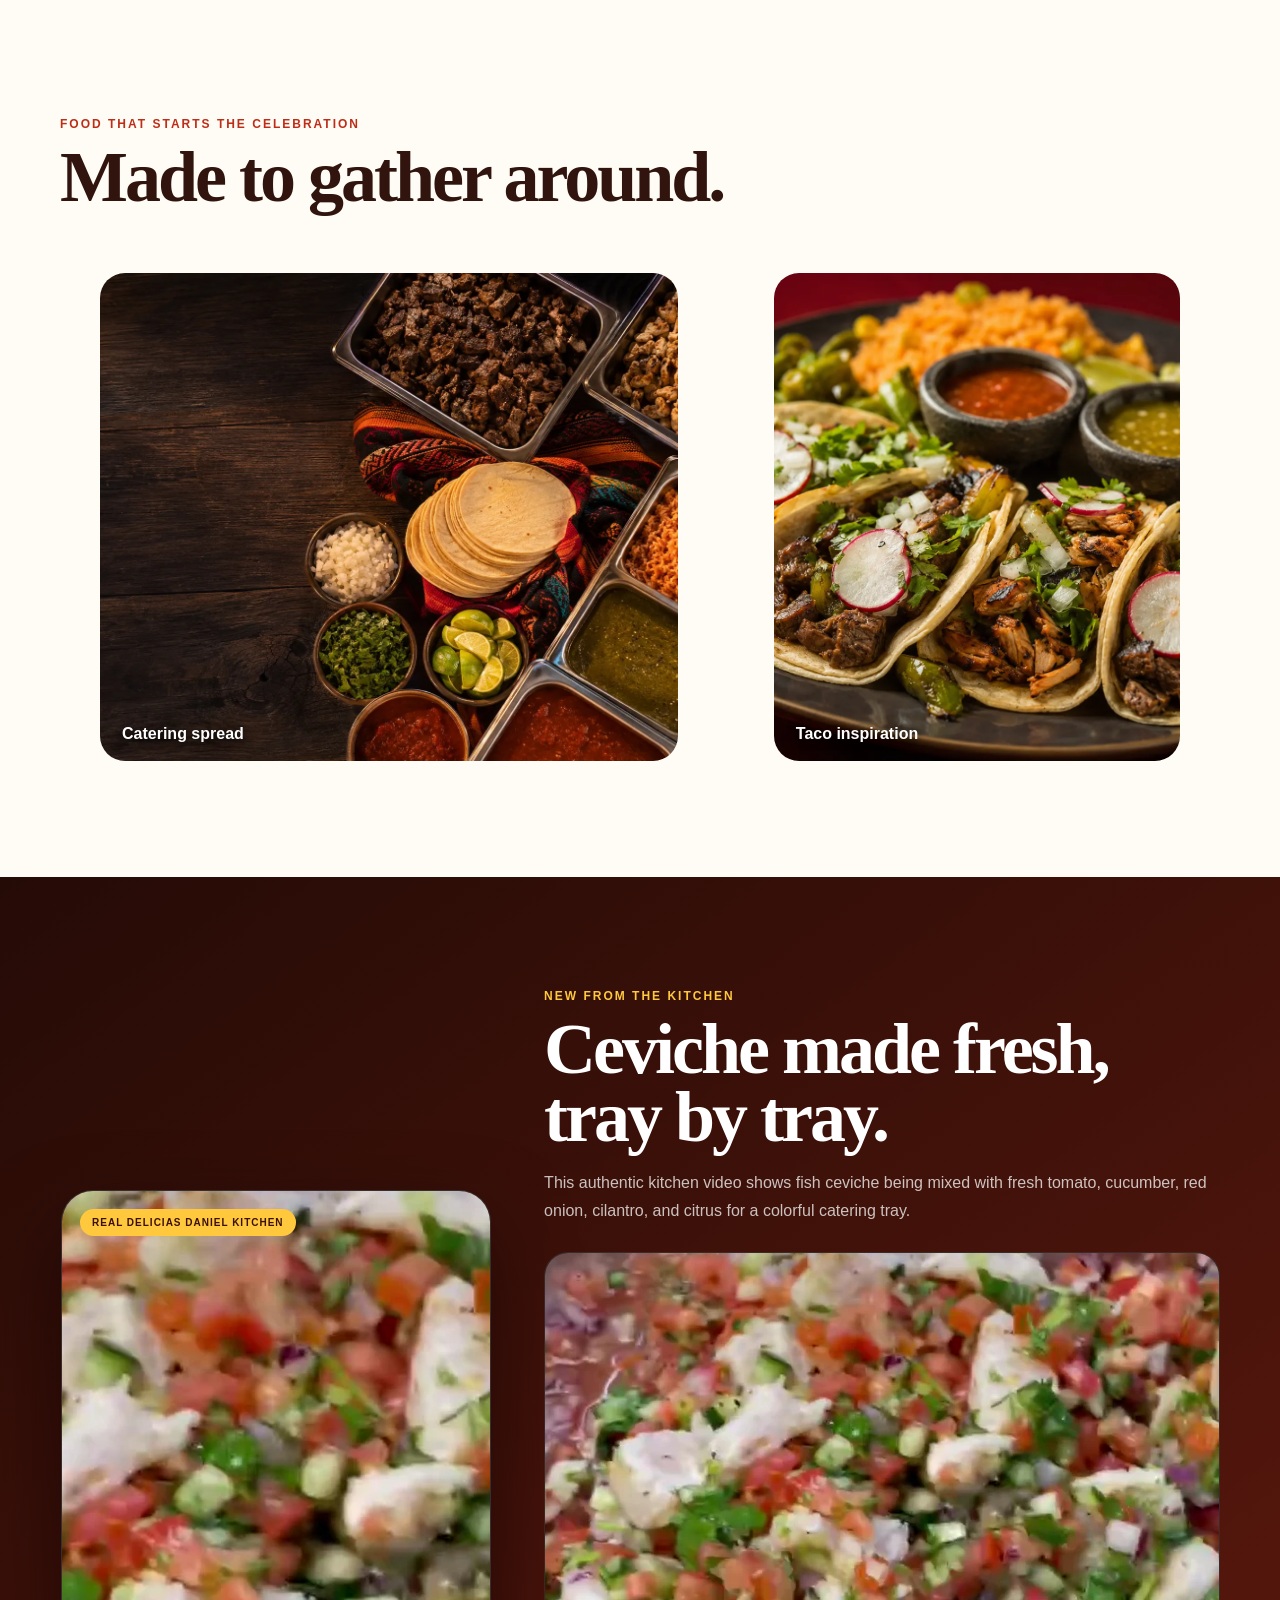
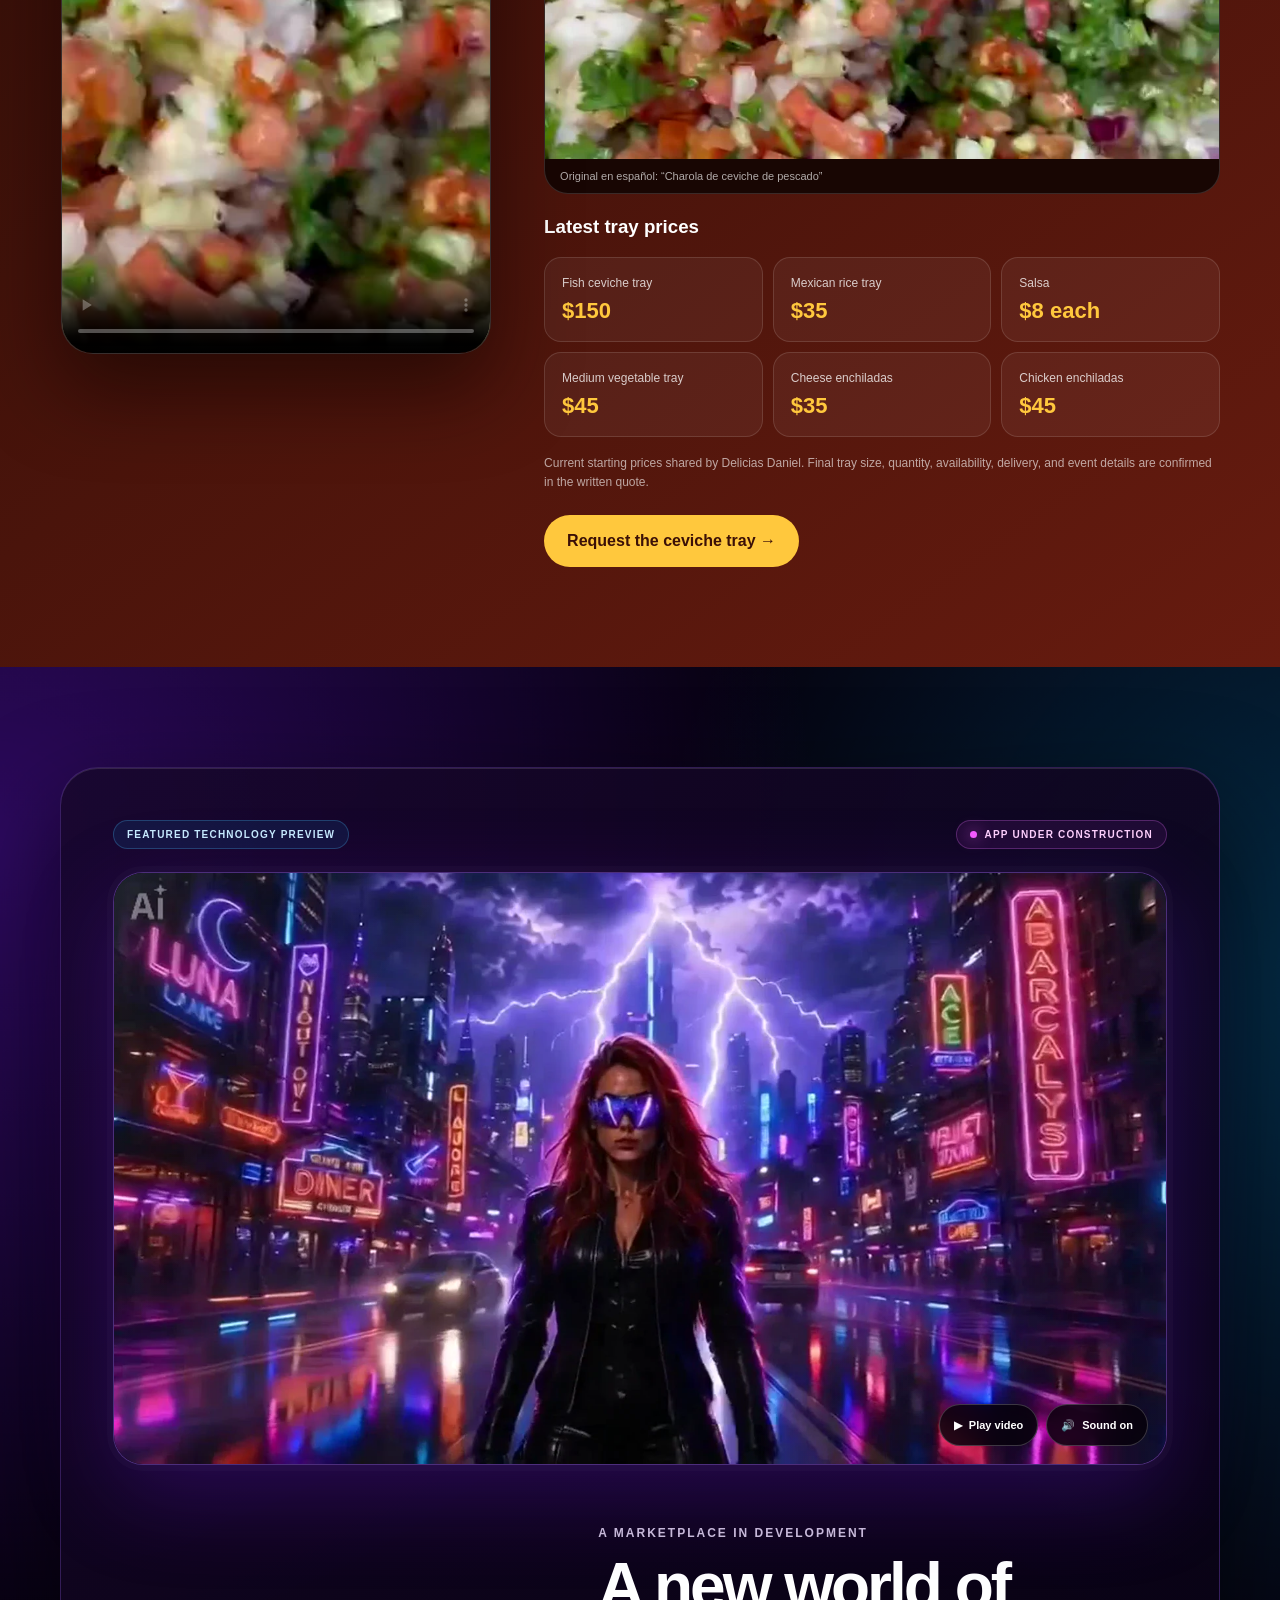
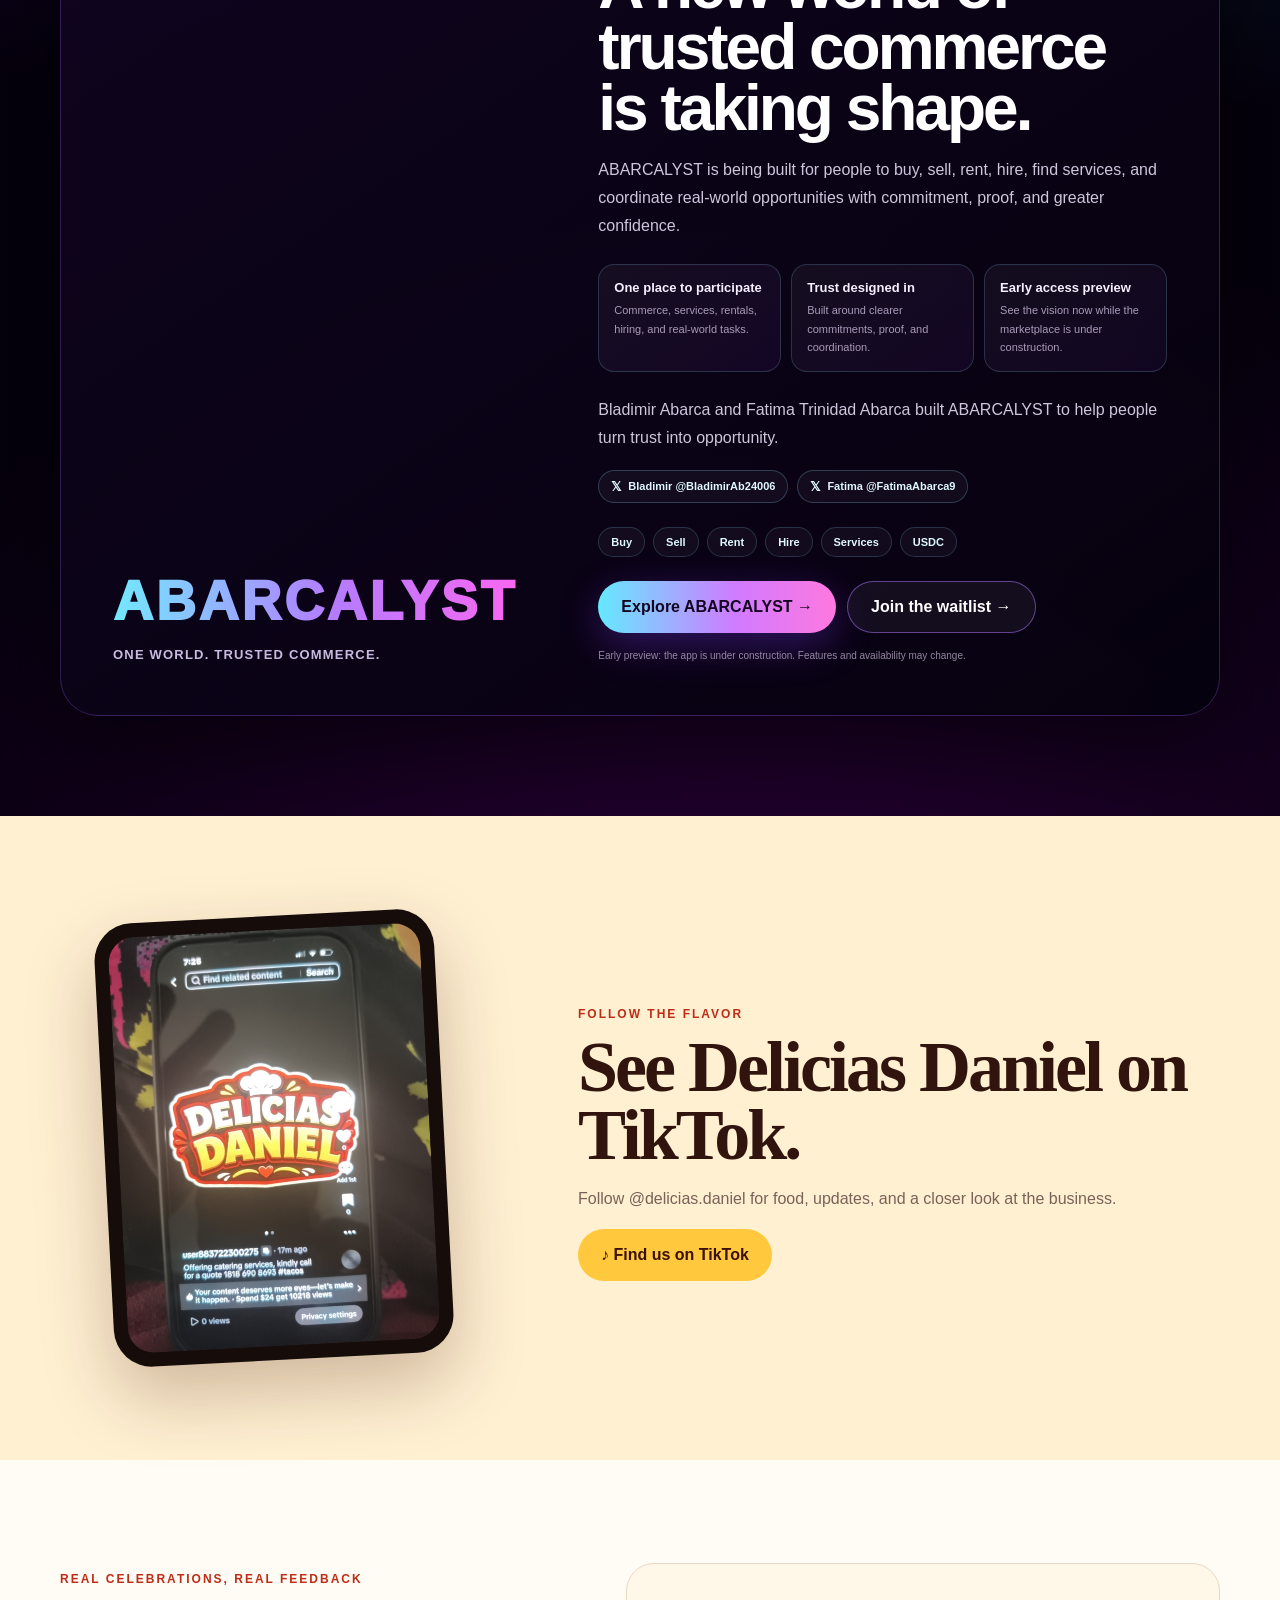
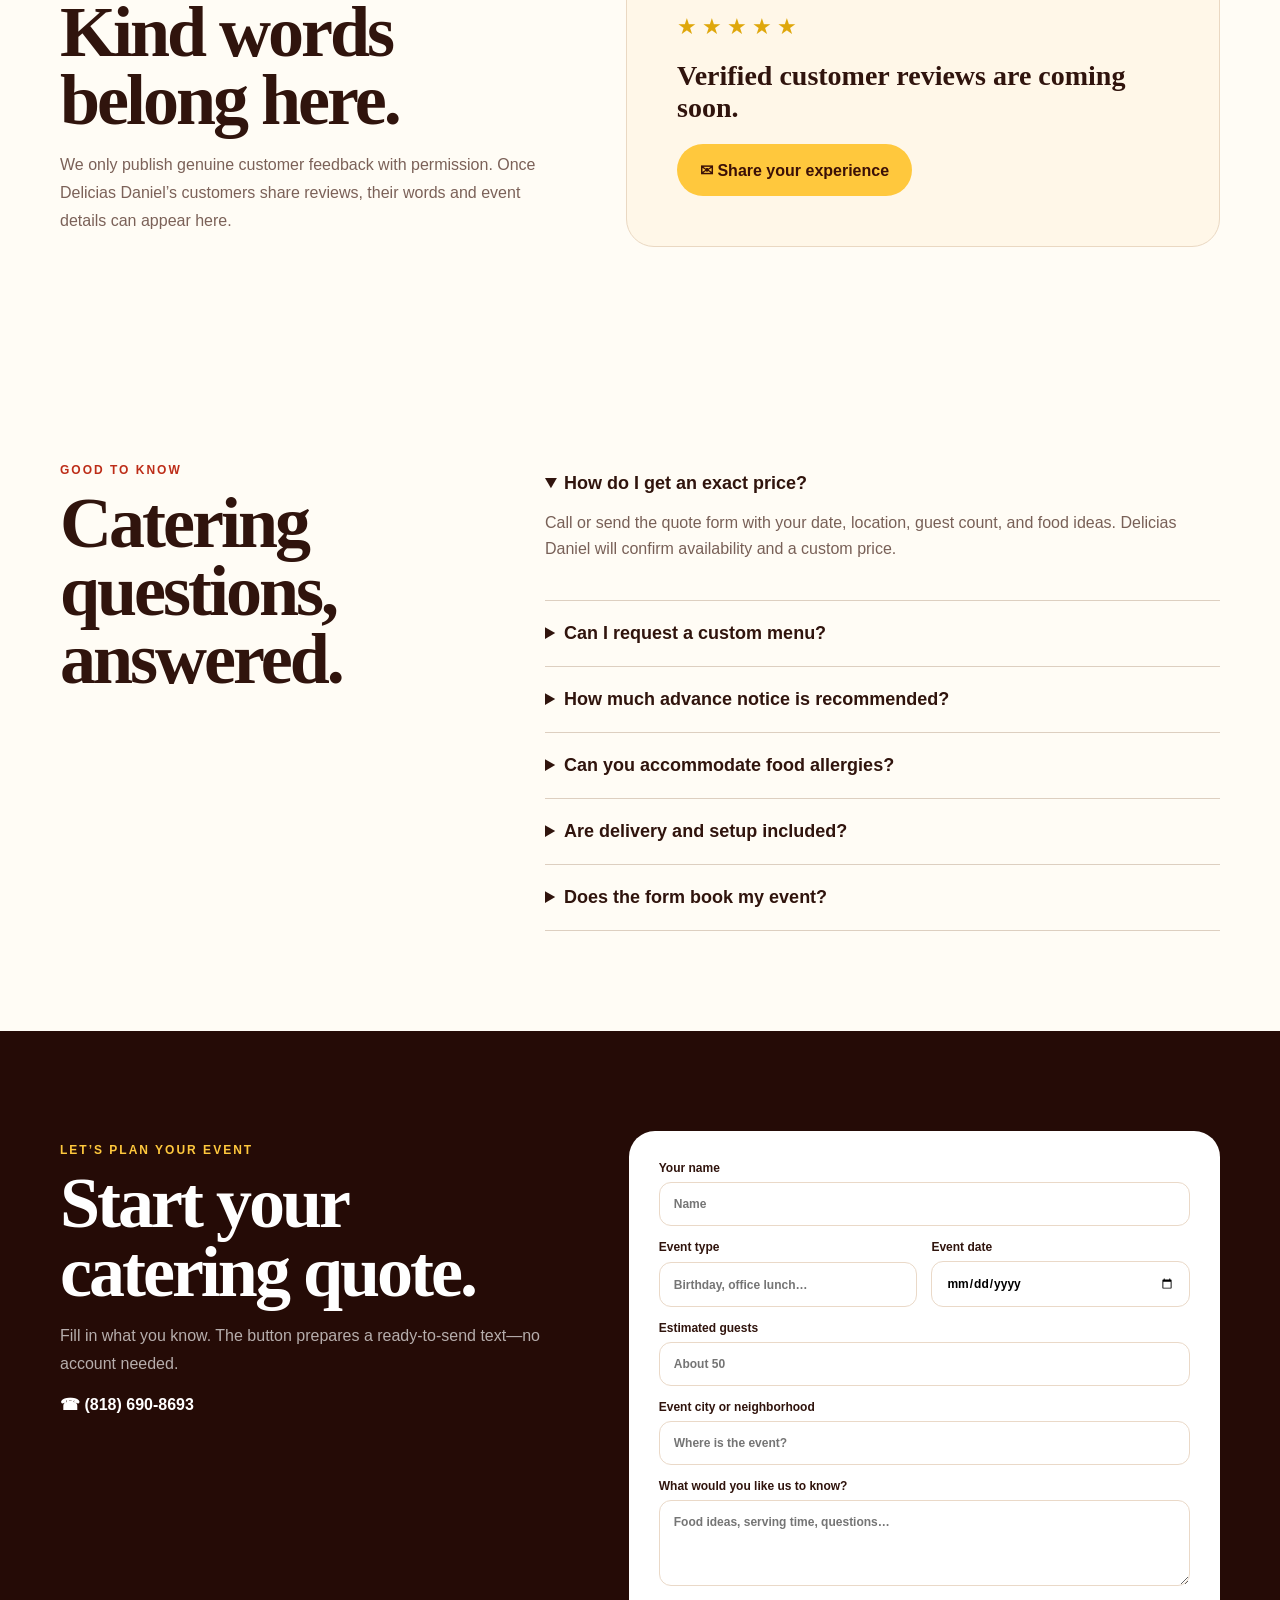
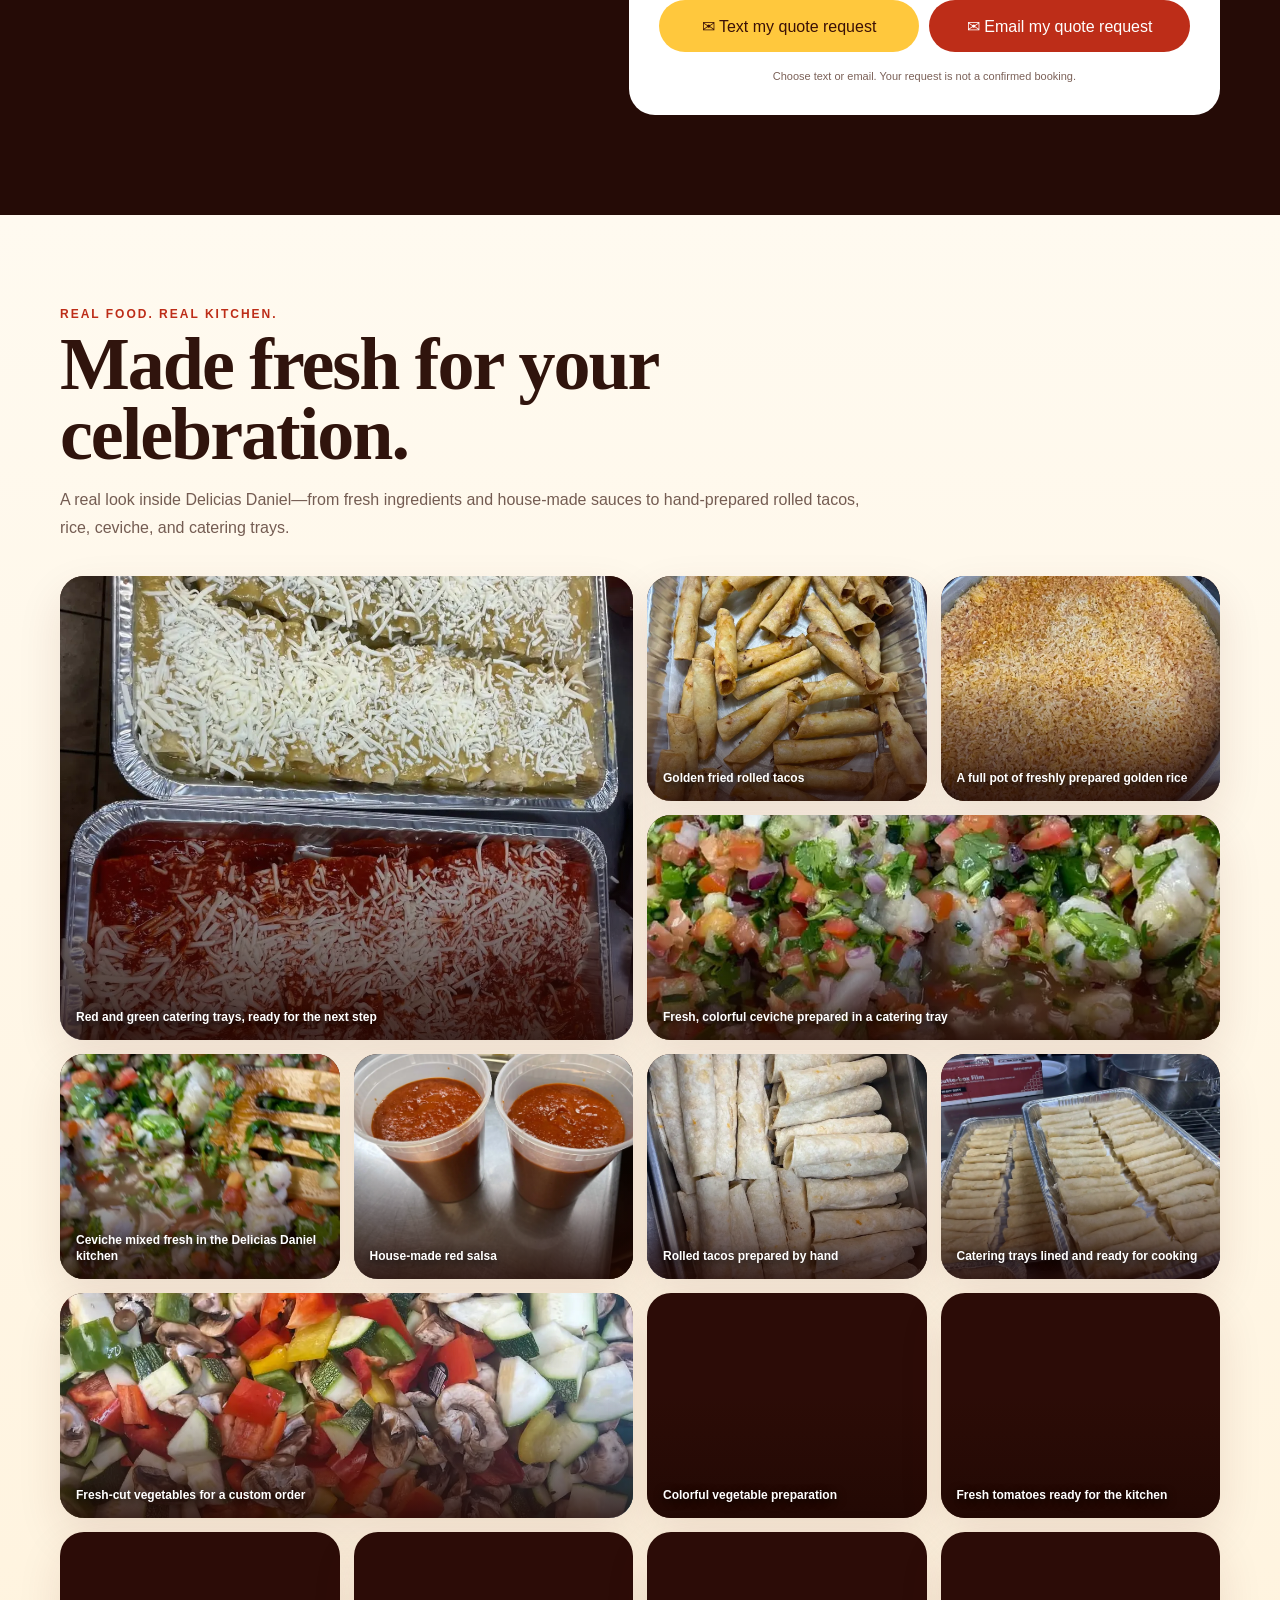
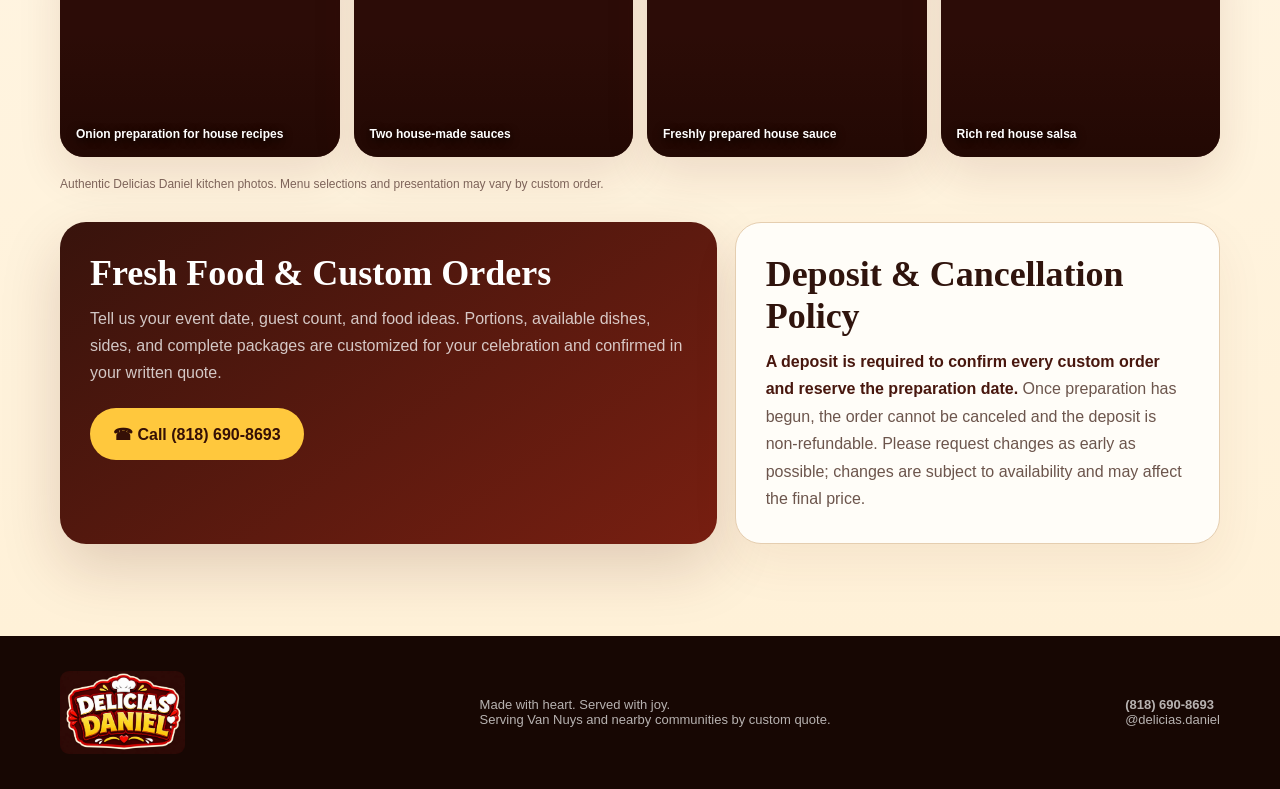
==== commit 632967c3: "Serve ceviche media directly for faster playback" ====
--- a/index.html
+++ b/index.html
@@ -241,13 +241,13 @@
   <div class="wrap ceviche-layout">
     <div class="ceviche-video-wrap">
       <span class="ceviche-badge">Real Delicias Daniel kitchen</span>
-      <video controls muted loop playsinline preload="metadata" data-video-b64="media/delicias-ceviche-preparation.mp4.b64" data-poster-b64="media/delicias-ceviche-still.webp.b64" aria-label="Fresh fish ceviche being prepared in a catering tray"></video>
+      <video controls muted loop playsinline preload="metadata" src="media/delicias-ceviche-preparation.mp4" poster="media/delicias-ceviche-still.webp" aria-label="Fresh fish ceviche being prepared in a catering tray"></video>
     </div>
     <div class="ceviche-copy">
       <p class="kicker">New from the kitchen</p>
       <h2 id="ceviche-title">Ceviche made fresh, tray by tray.</h2>
       <p class="sub">This authentic kitchen video shows fish ceviche being mixed with fresh tomato, cucumber, red onion, cilantro, and citrus for a colorful catering tray.</p>
-      <figure class="ceviche-still"><img src="" data-b64="media/delicias-ceviche-still.webp.b64" alt="Fresh fish ceviche with tomato, cucumber, red onion, cilantro, and citrus" loading="lazy" decoding="async"><figcaption lang="es">Original en español: “Charola de ceviche de pescado”</figcaption></figure>
+      <figure class="ceviche-still"><img src="media/delicias-ceviche-still.webp" alt="Fresh fish ceviche with tomato, cucumber, red onion, cilantro, and citrus" loading="lazy" decoding="async"><figcaption lang="es">Original en español: “Charola de ceviche de pescado”</figcaption></figure>
       <h3>Latest tray prices</h3>
       <div class="ceviche-prices" aria-label="Current catering tray prices">
         <div class="ceviche-price"><span>Fish ceviche tray</span><strong>$150</strong></div>
@@ -554,33 +554,7 @@
     })();
   </script>
 
-  <script>
-    (() => {
-      const decode = async (path, type) => {
-        const encoded = (await fetch(path).then(r => {
-          if (!r.ok) throw new Error("Media unavailable");
-          return r.text();
-        })).trim();
-        const binary = atob(encoded);
-        const bytes = new Uint8Array(binary.length);
-        for (let i = 0; i < binary.length; i++) bytes[i] = binary.charCodeAt(i);
-        return URL.createObjectURL(new Blob([bytes], {type}));
-      };
-      document.querySelectorAll("video[data-video-b64]").forEach(async video => {
-        try {
-          const [src, poster] = await Promise.all([
-            decode(video.dataset.videoB64, "video/mp4"),
-            decode(video.dataset.posterB64, "image/webp")
-          ]);
-          video.src = src;
-          video.poster = poster;
-          video.load();
-        } catch (error) {
-          video.setAttribute("aria-label", "Ceviche video is temporarily unavailable");
-        }
-      });
-    })();
-  </script>
+
 
 </body>
 </html>
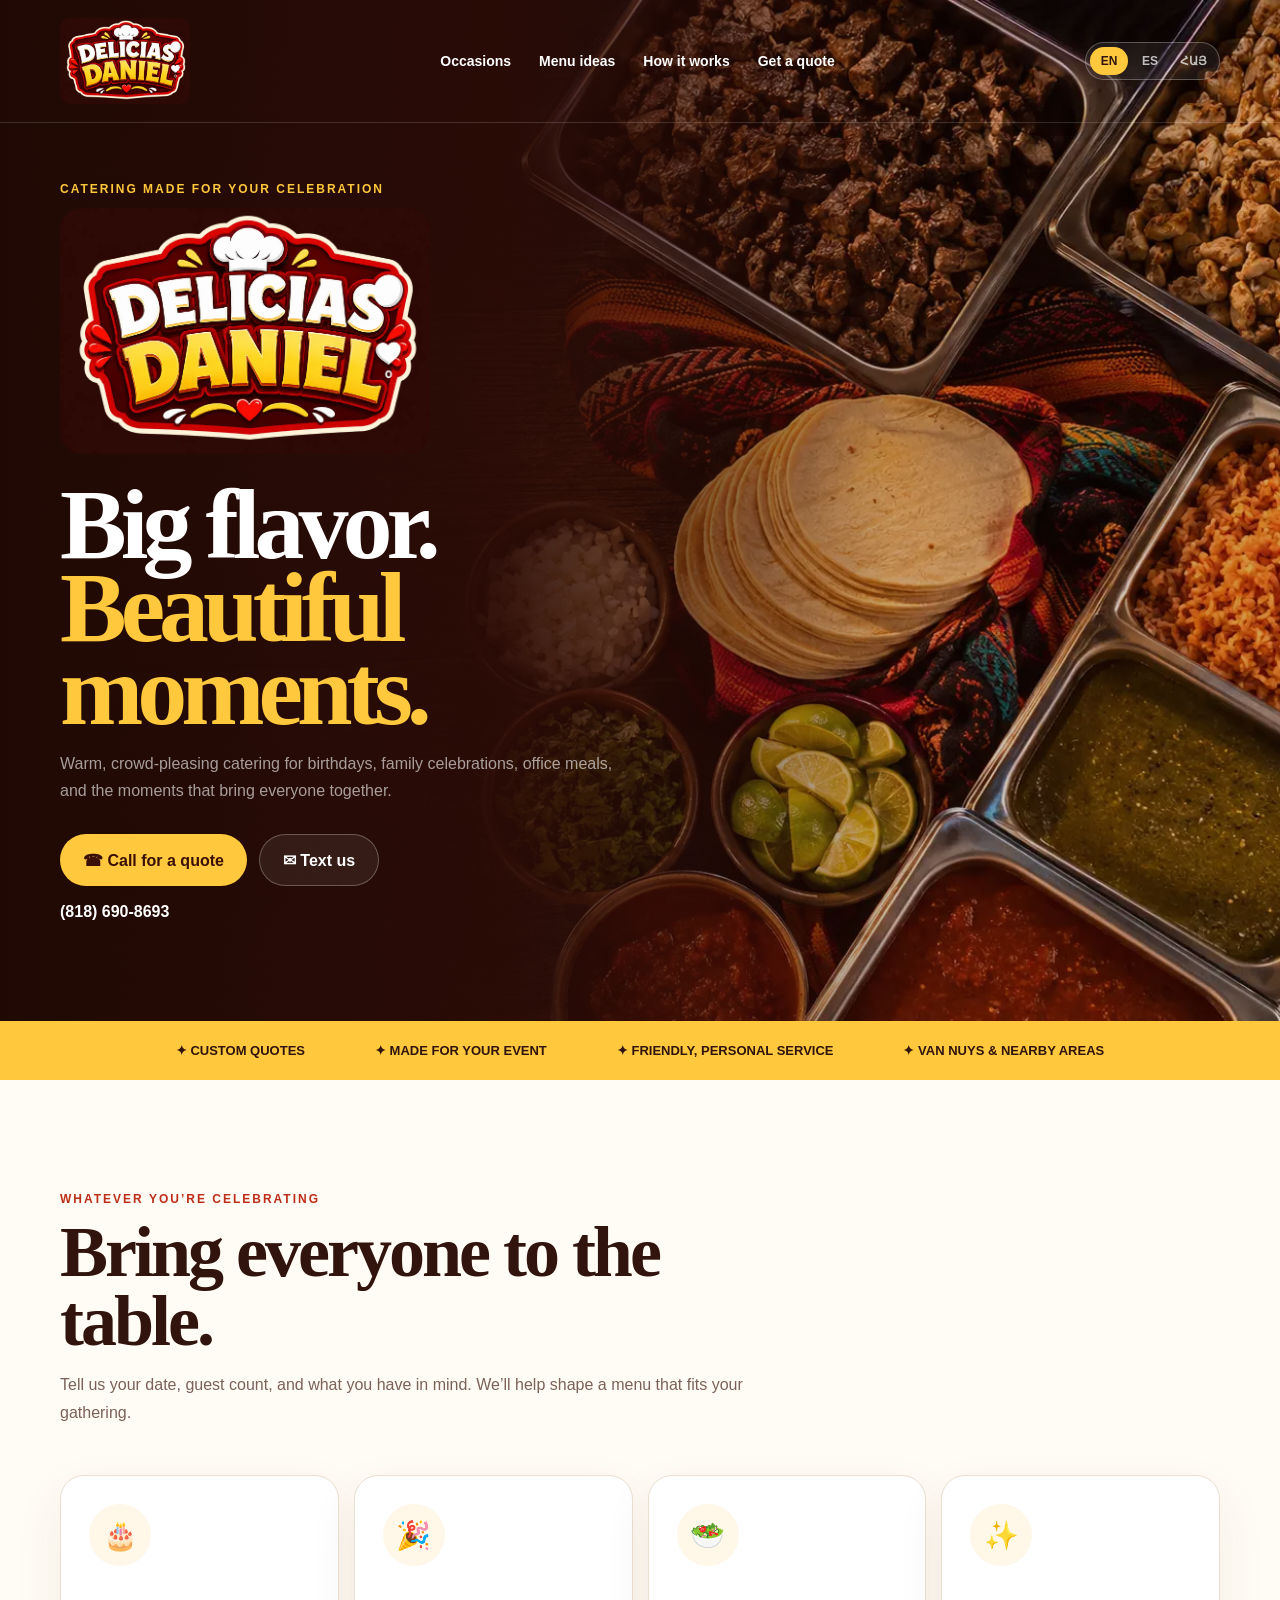
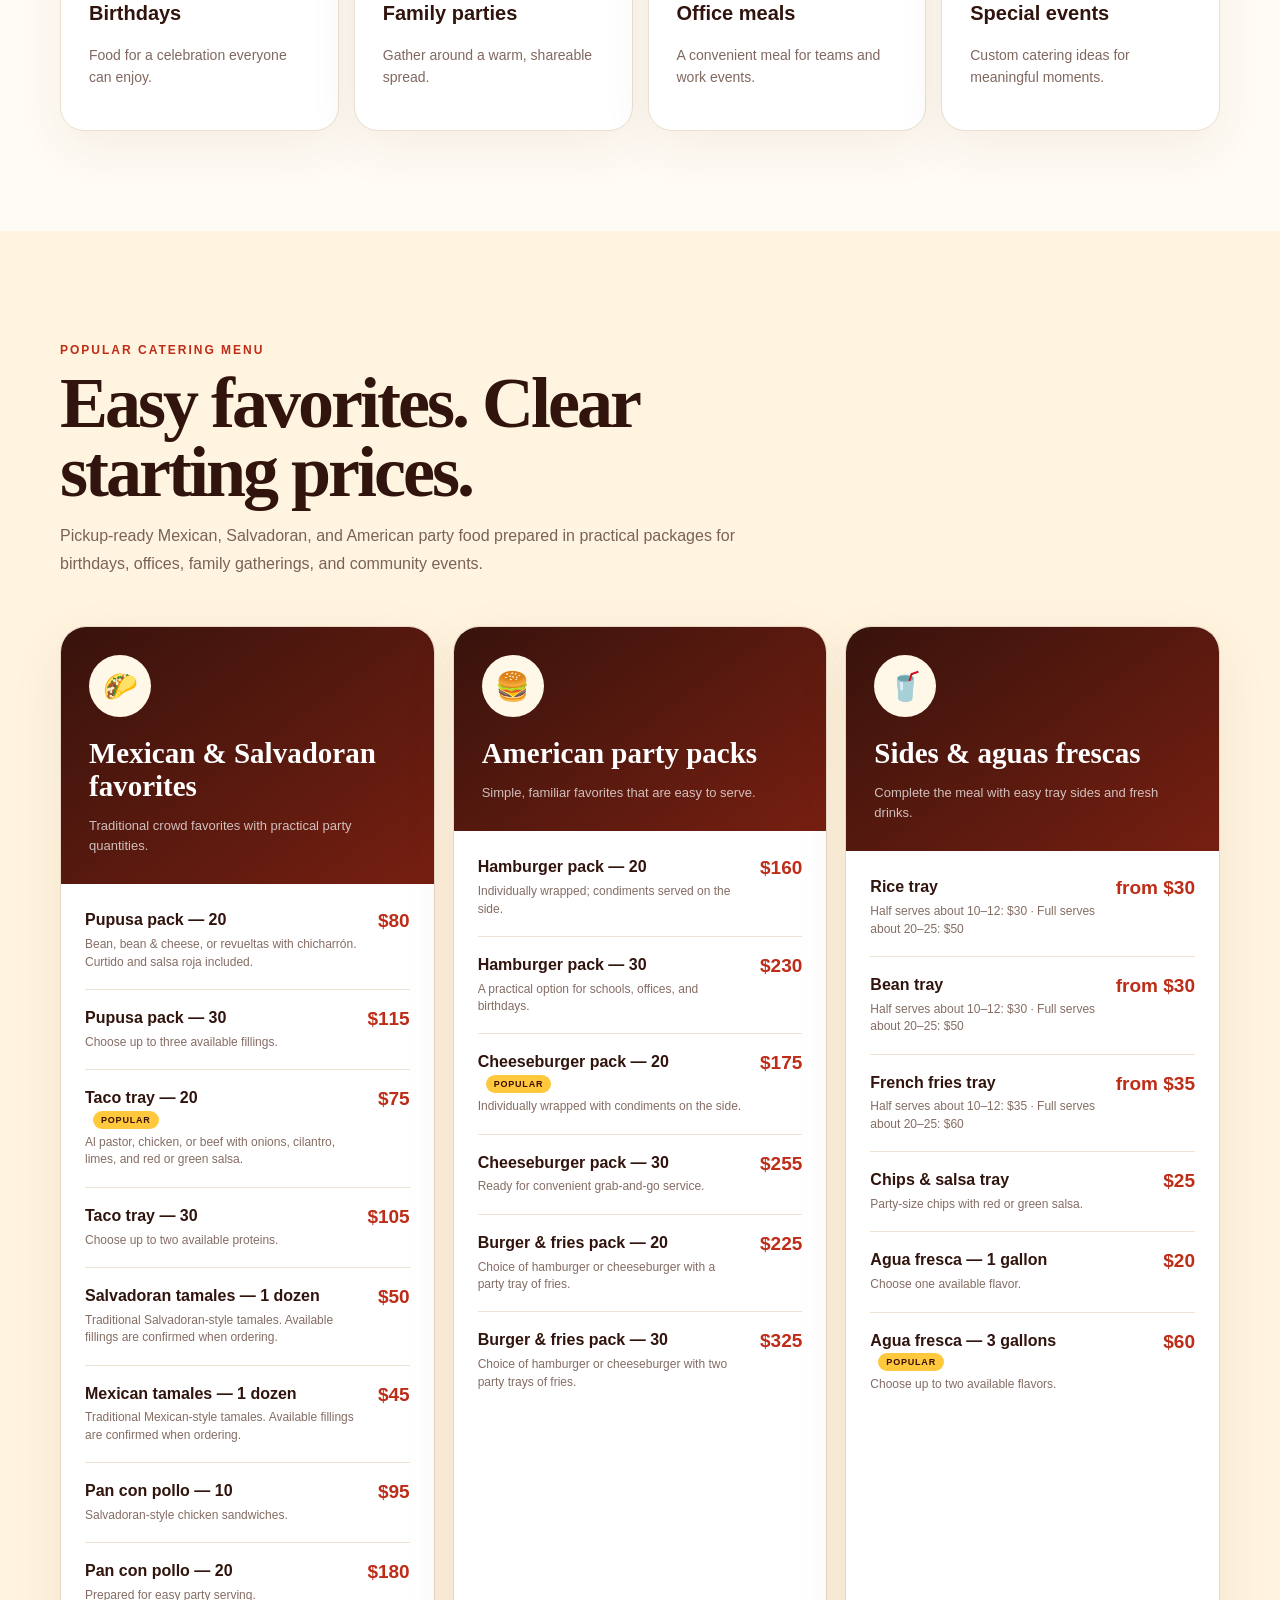
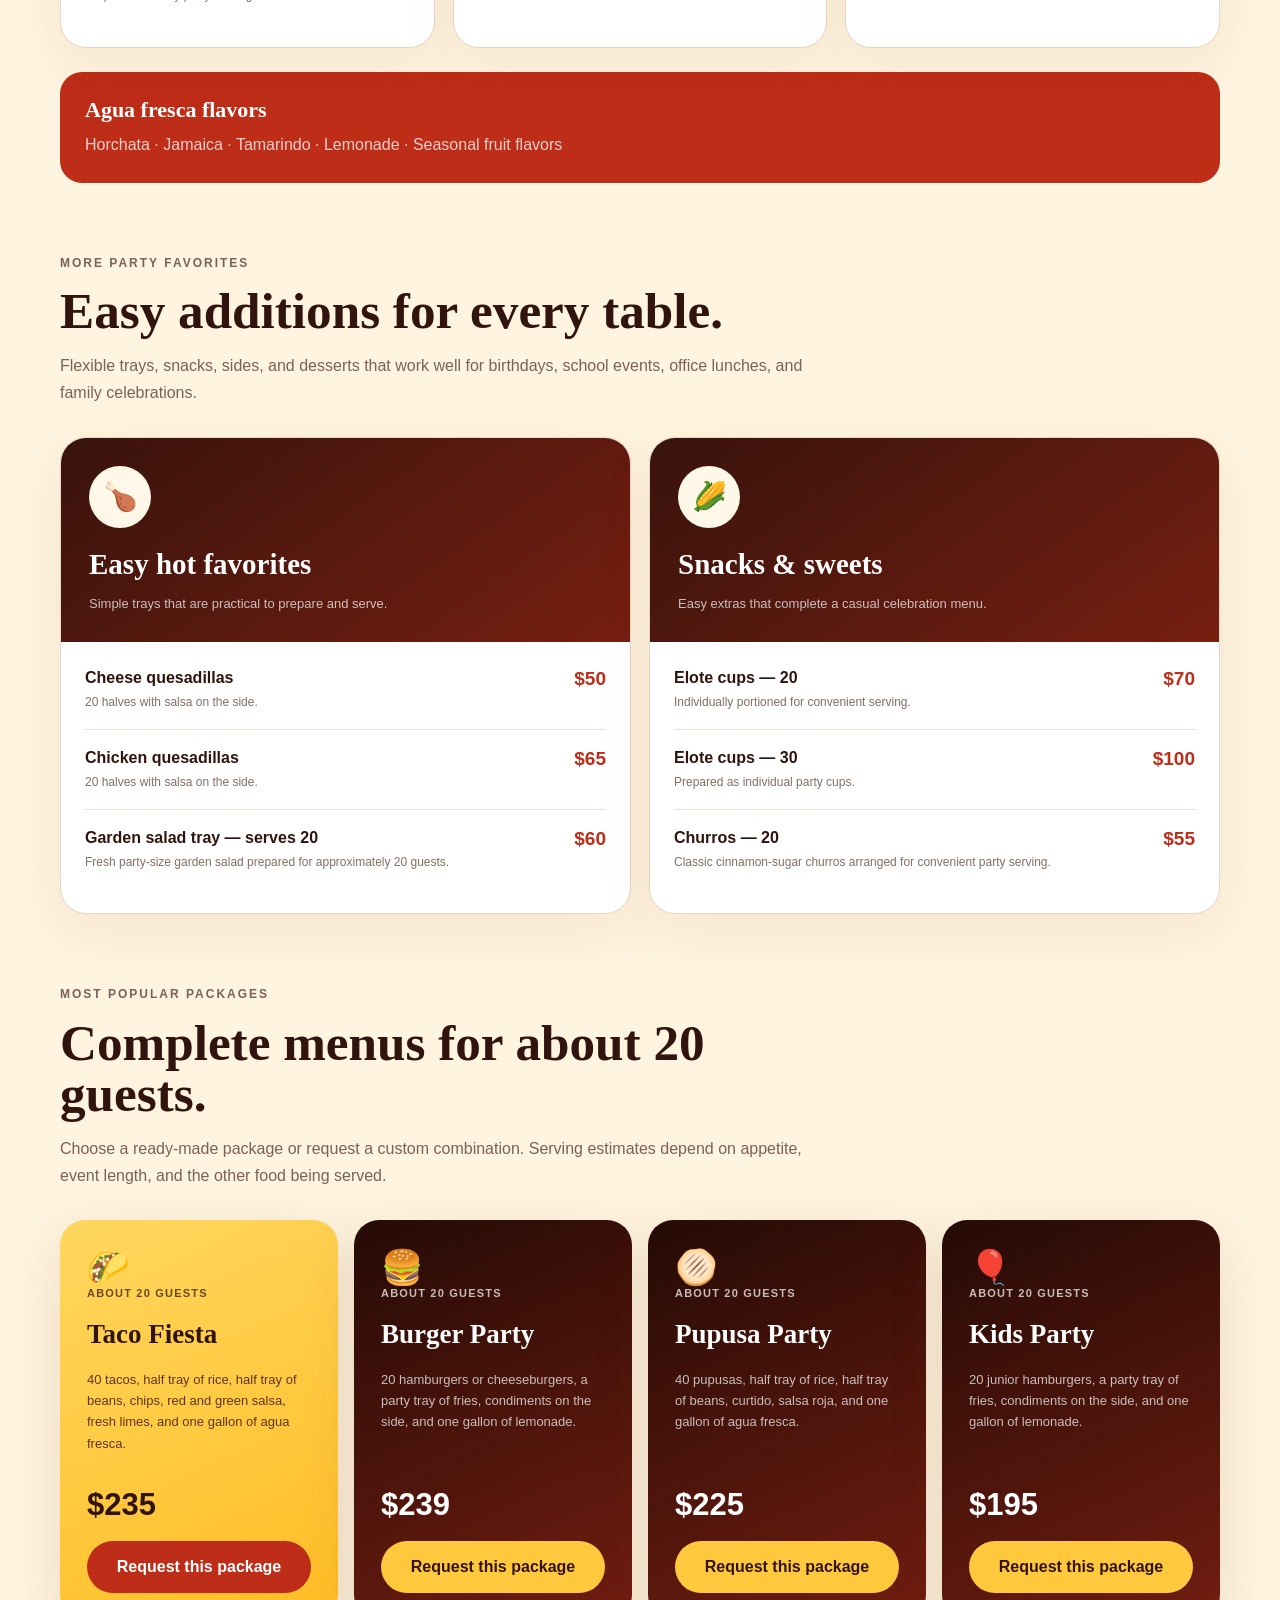
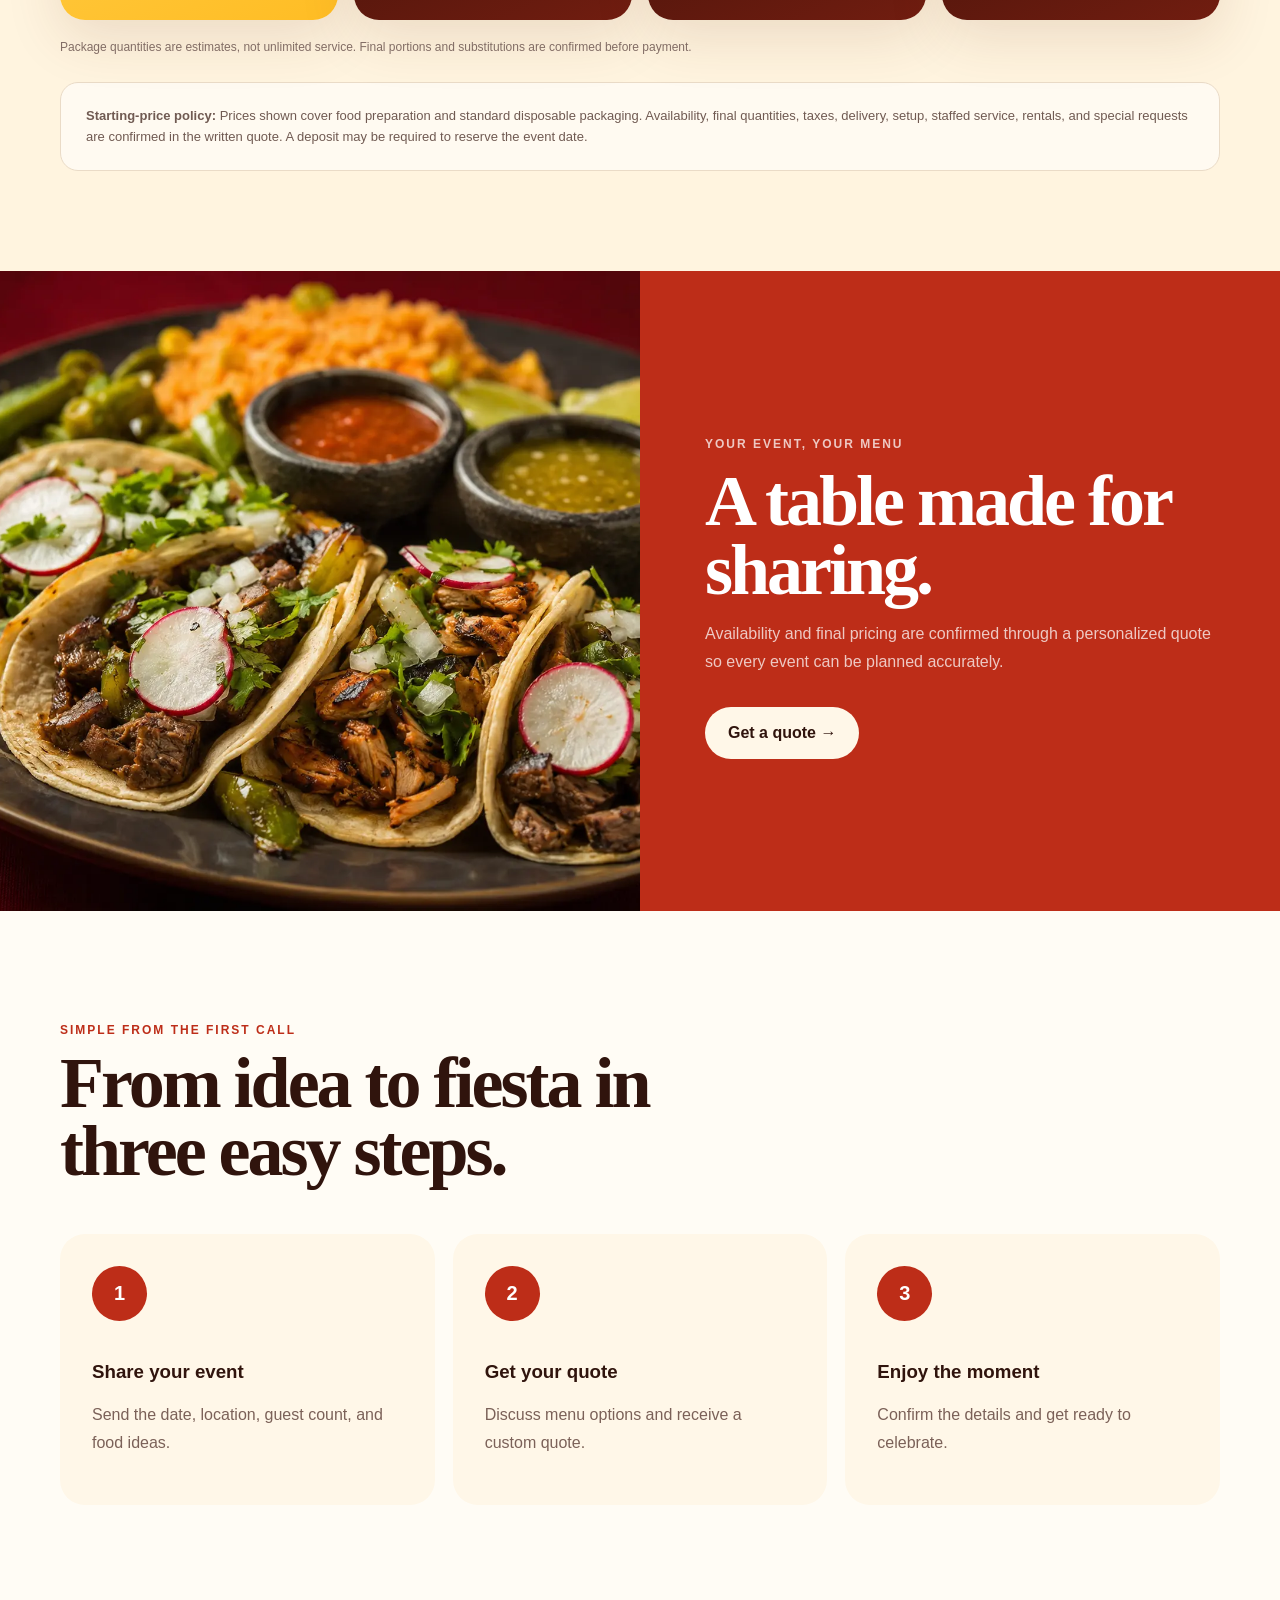
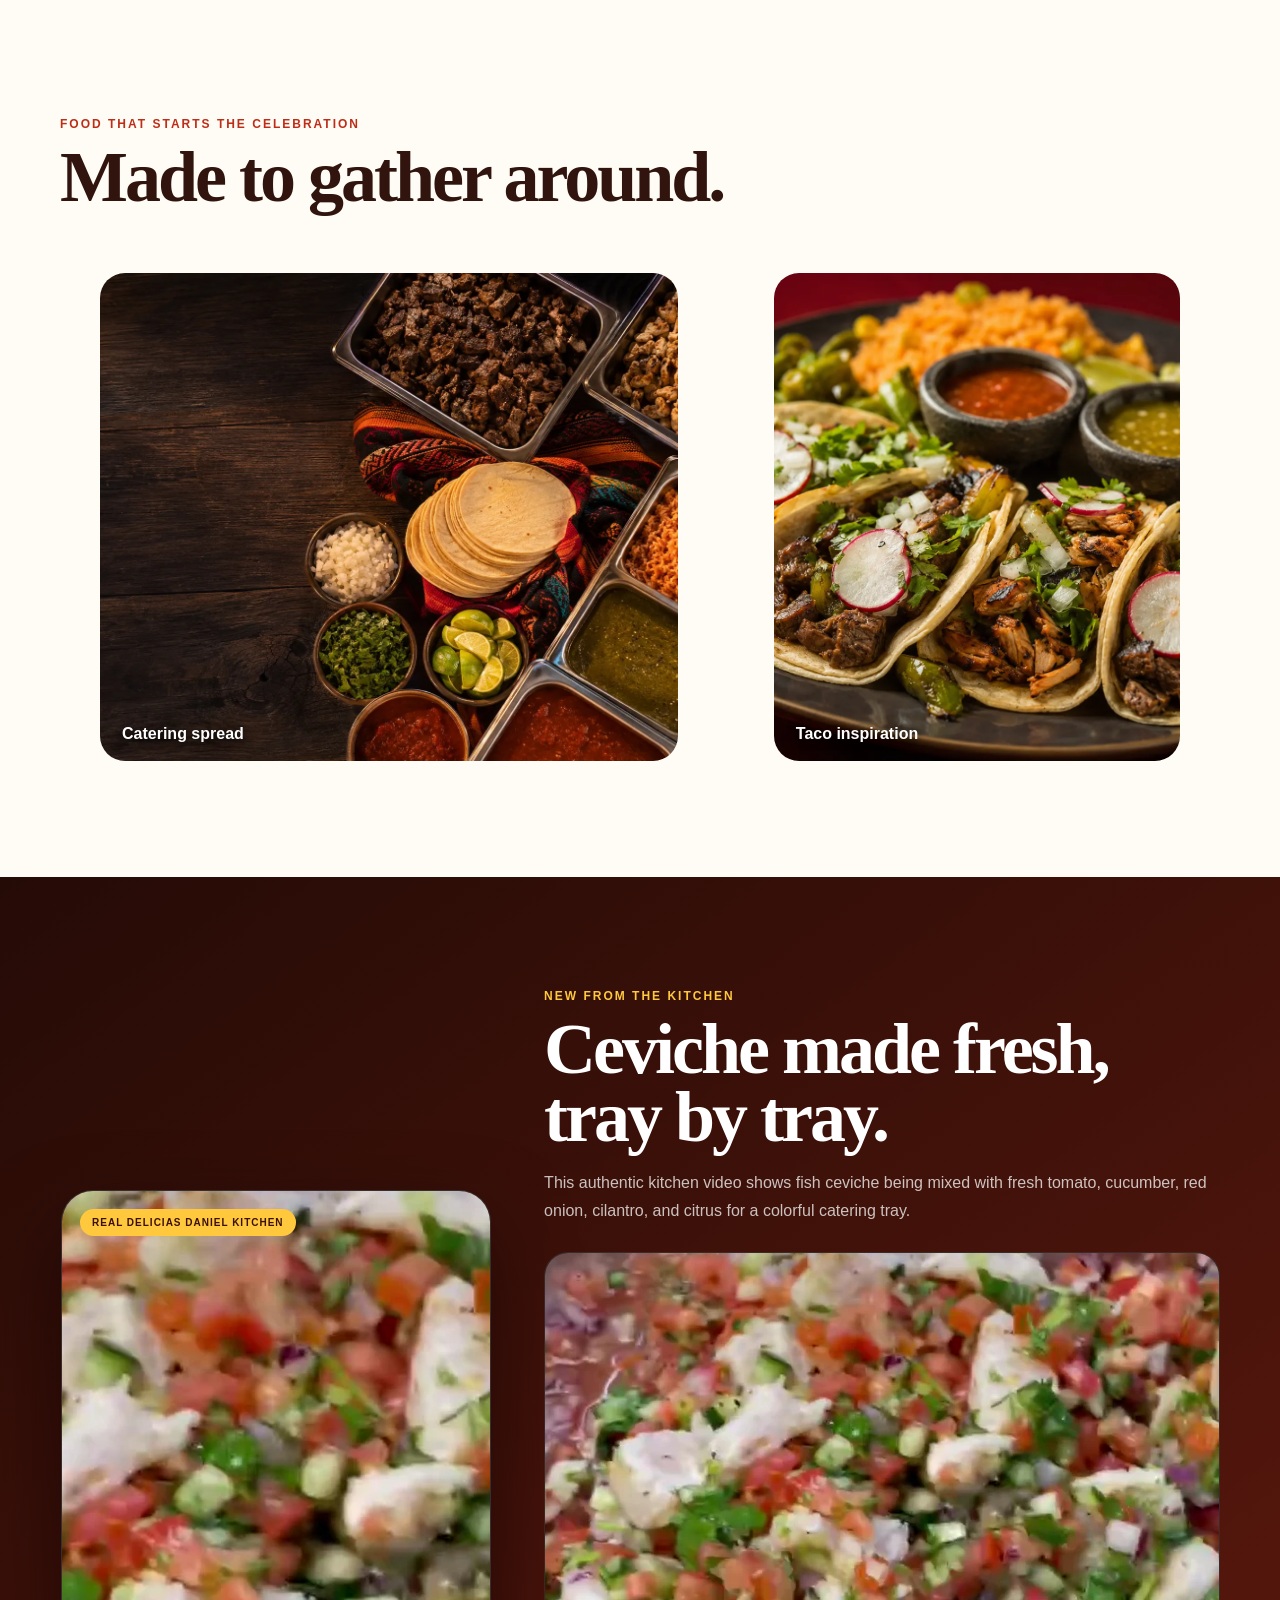
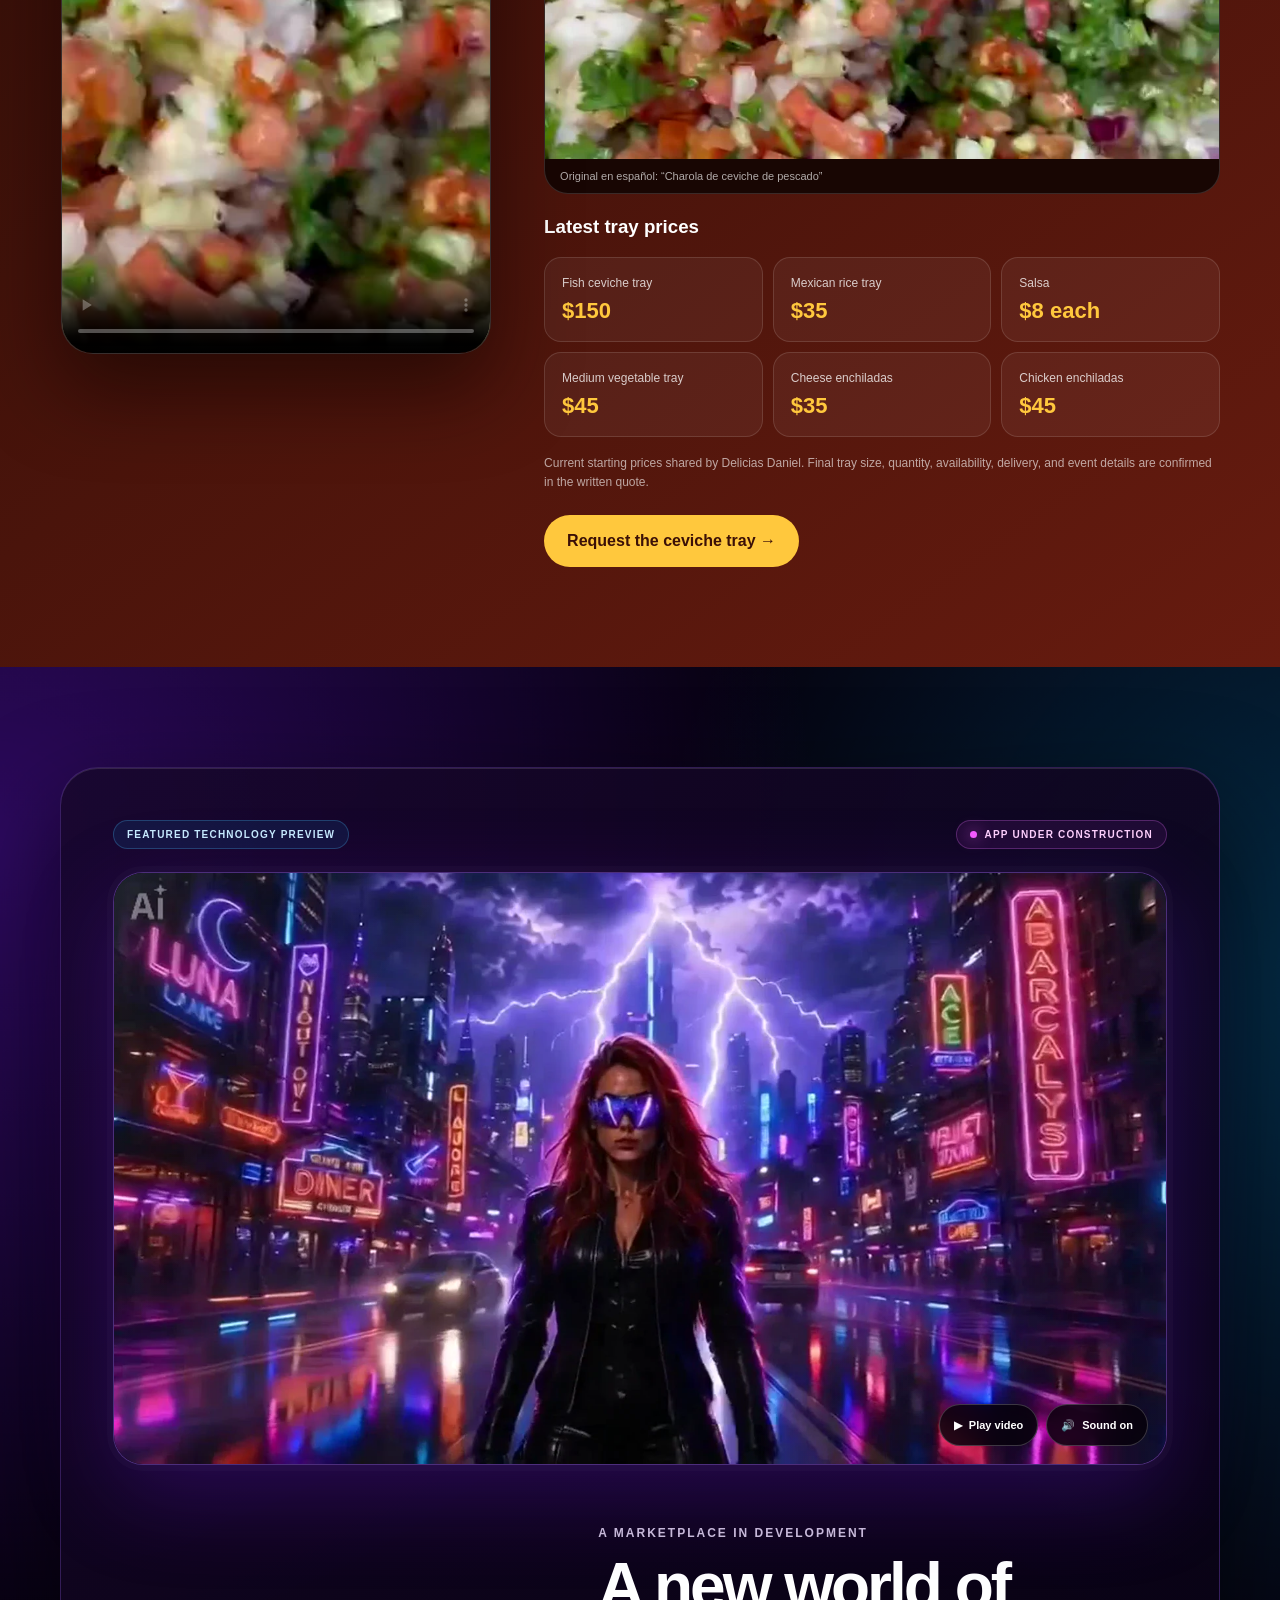
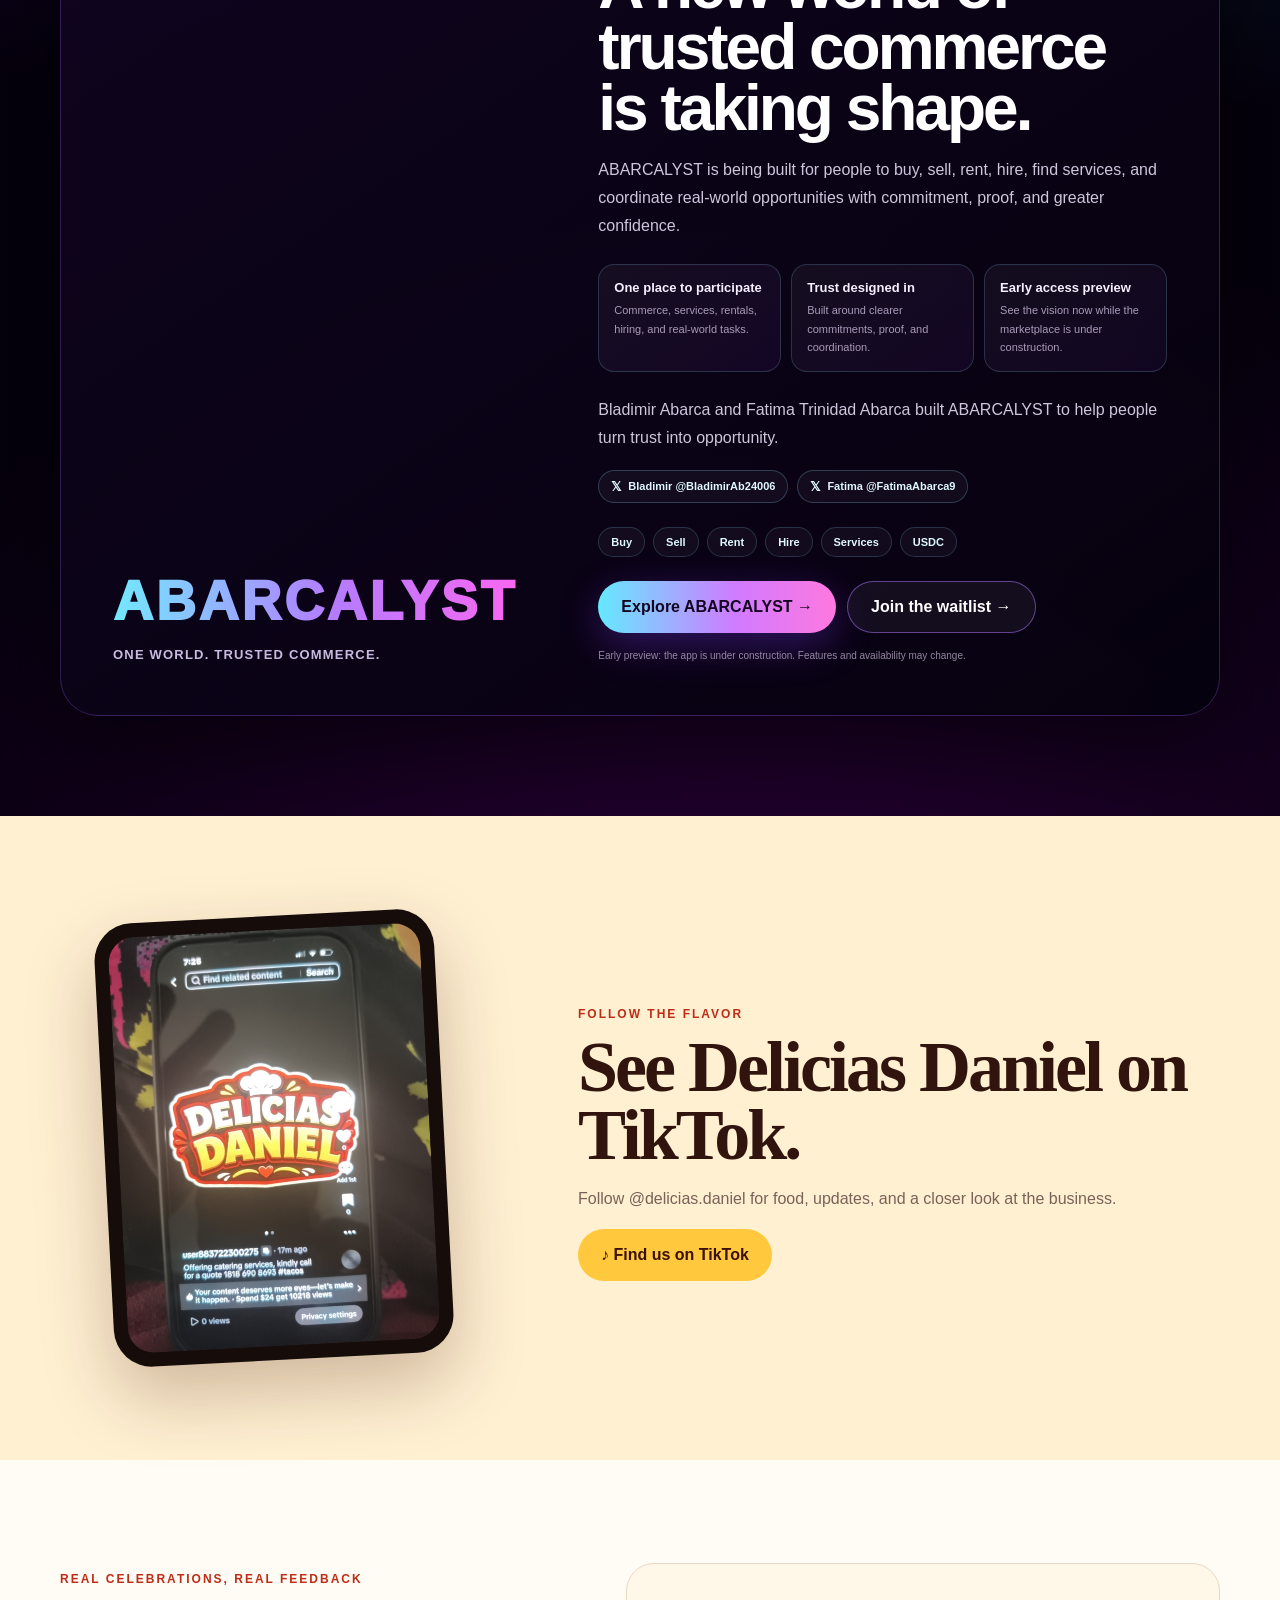
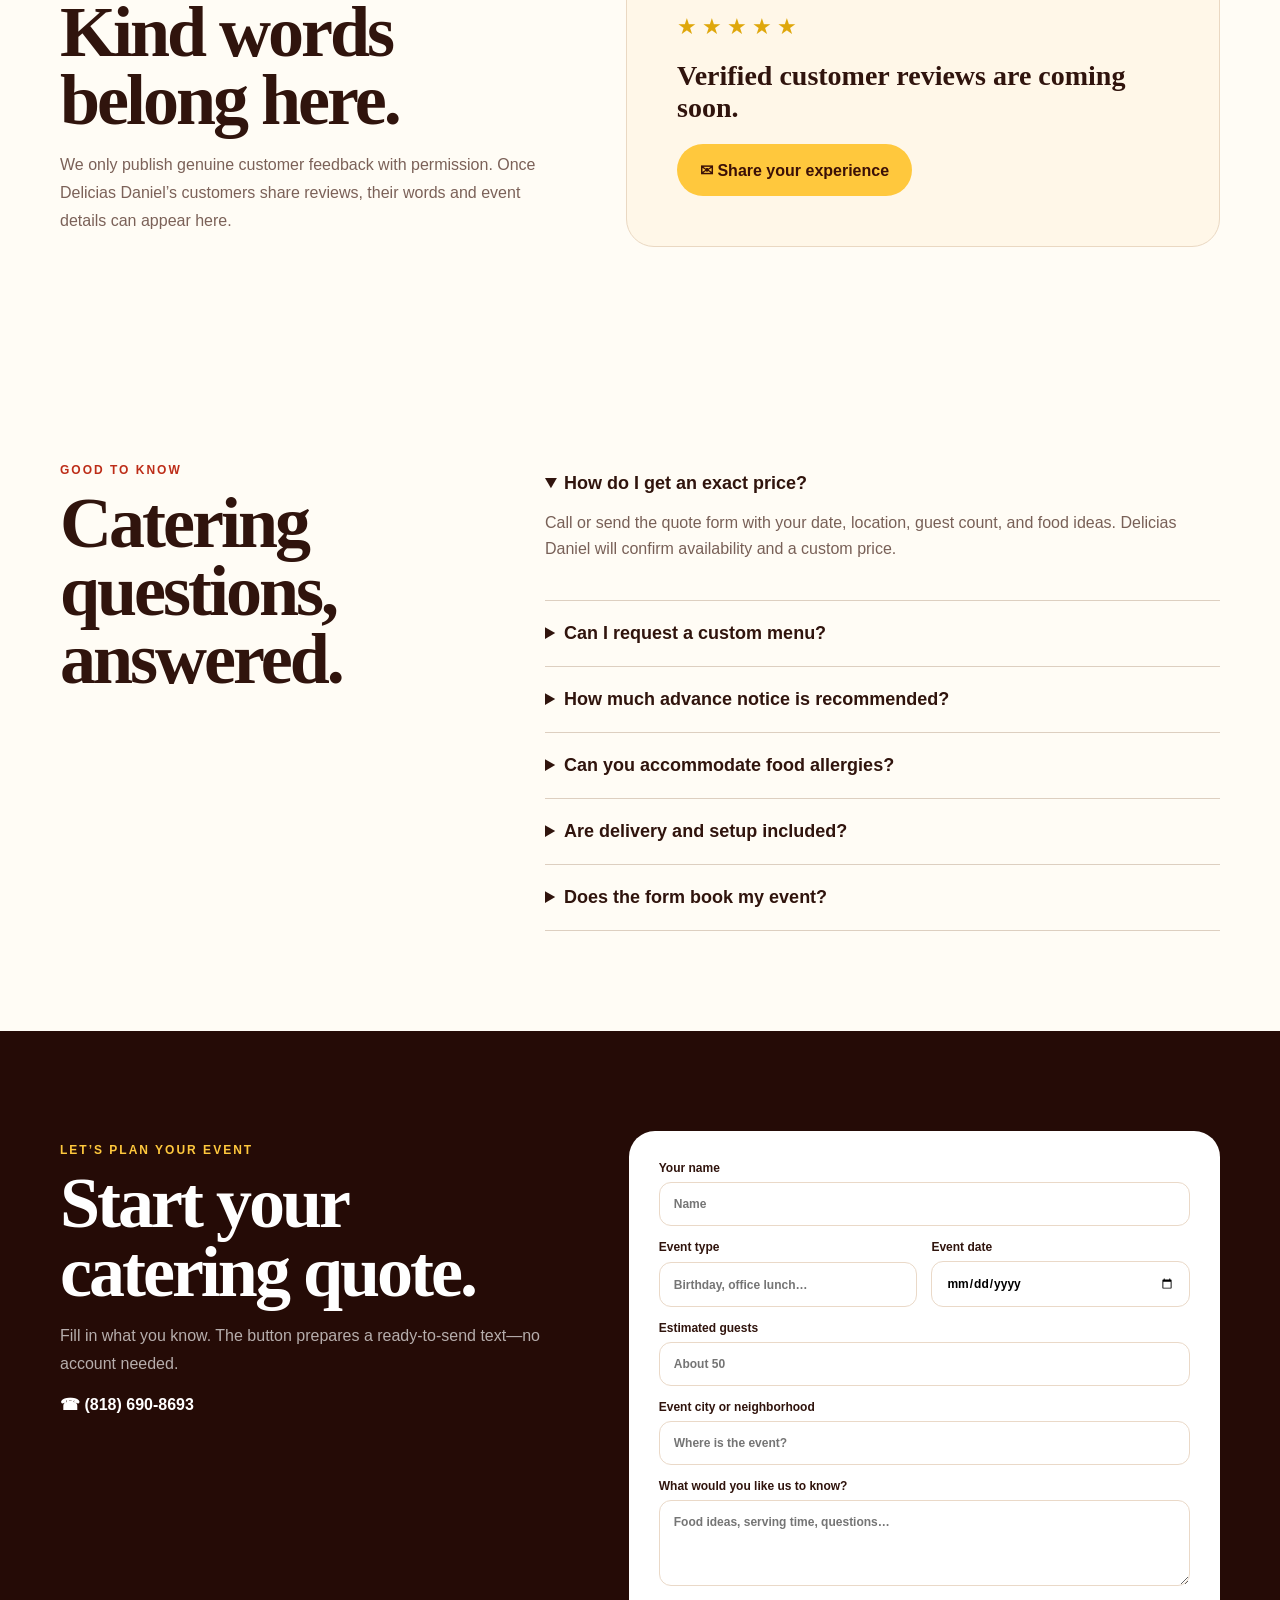
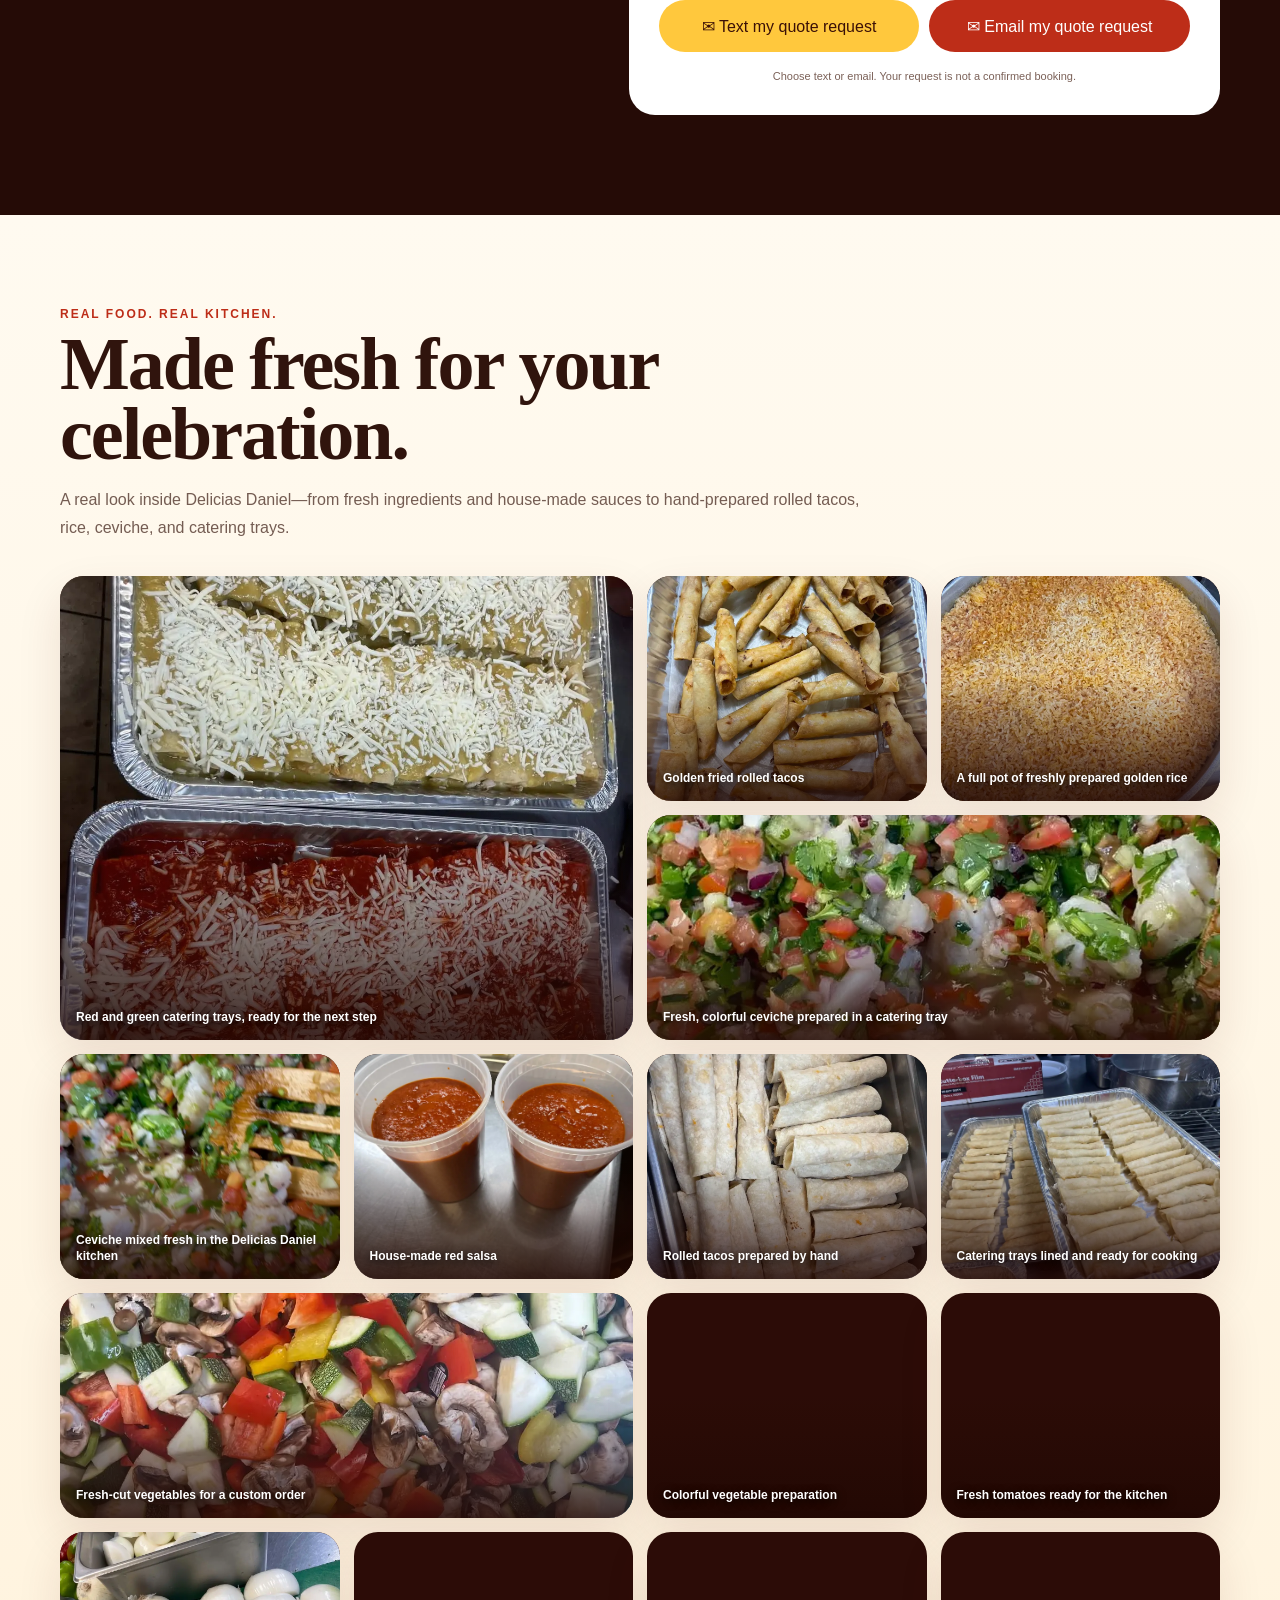
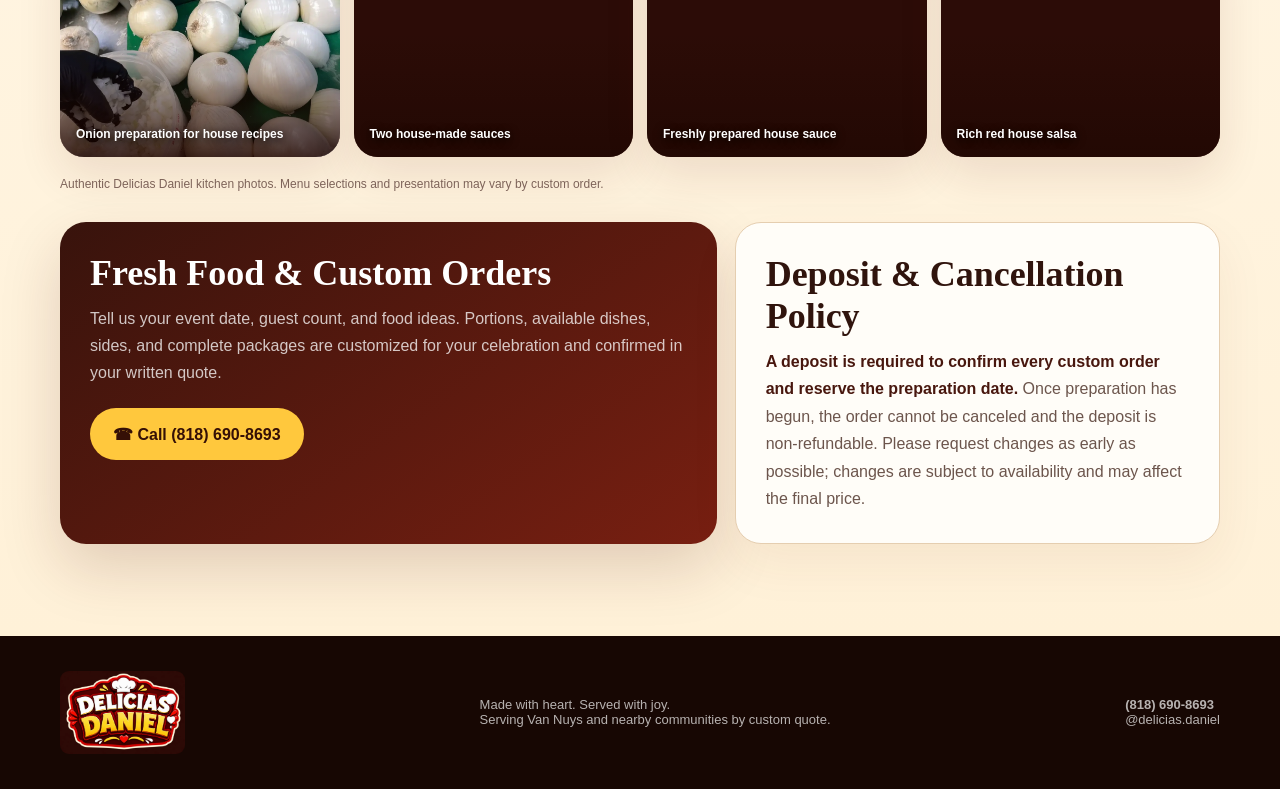
==== commit e040995f: "Add professional ceviche social sharing preview" ====
--- a/index.html
+++ b/index.html
@@ -16,9 +16,14 @@
   <meta property="og:description" content="Catering made for your celebration. Call (818) 690-8693 for a custom quote.">
   <meta property="og:url" content="https://deliciasdaniel.com/">
   <meta property="og:type" content="website">
-  <meta name="twitter:card" content="summary">
+  <meta property="og:image" content="https://deliciasdaniel.com/media/delicias-ceviche-still.webp">
+  <meta property="og:image:width" content="960">
+  <meta property="og:image:height" content="720">
+  <meta property="og:image:alt" content="Fresh fish ceviche prepared by Delicias Daniel">
+  <meta name="twitter:card" content="summary_large_image">
   <meta name="twitter:title" content="Delicias Daniel Catering | Van Nuys">
   <meta name="twitter:description" content="Catering made for your celebration. Call or text for a custom quote.">
+  <meta name="twitter:image" content="https://deliciasdaniel.com/media/delicias-ceviche-still.webp">
   <meta property="og:locale" content="en_US">
   <meta property="og:locale:alternate" content="es_US">
   <meta property="og:locale:alternate" content="hy_AM">
@@ -31,6 +36,7 @@
       "description": "Mexican, Salvadoran, and American catering for birthdays, family celebrations, office meals, and special events in Van Nuys and nearby communities.",
       "url": "https://deliciasdaniel.com/",
       "logo": "https://deliciasdaniel.com/favicon.svg",
+      "image": "https://deliciasdaniel.com/media/delicias-ceviche-still.webp",
       "telephone": "+1-818-690-8693",
       "email": "deliciasdanielcatering@gmail.com",
       "slogan": "Catering made for your celebration.",
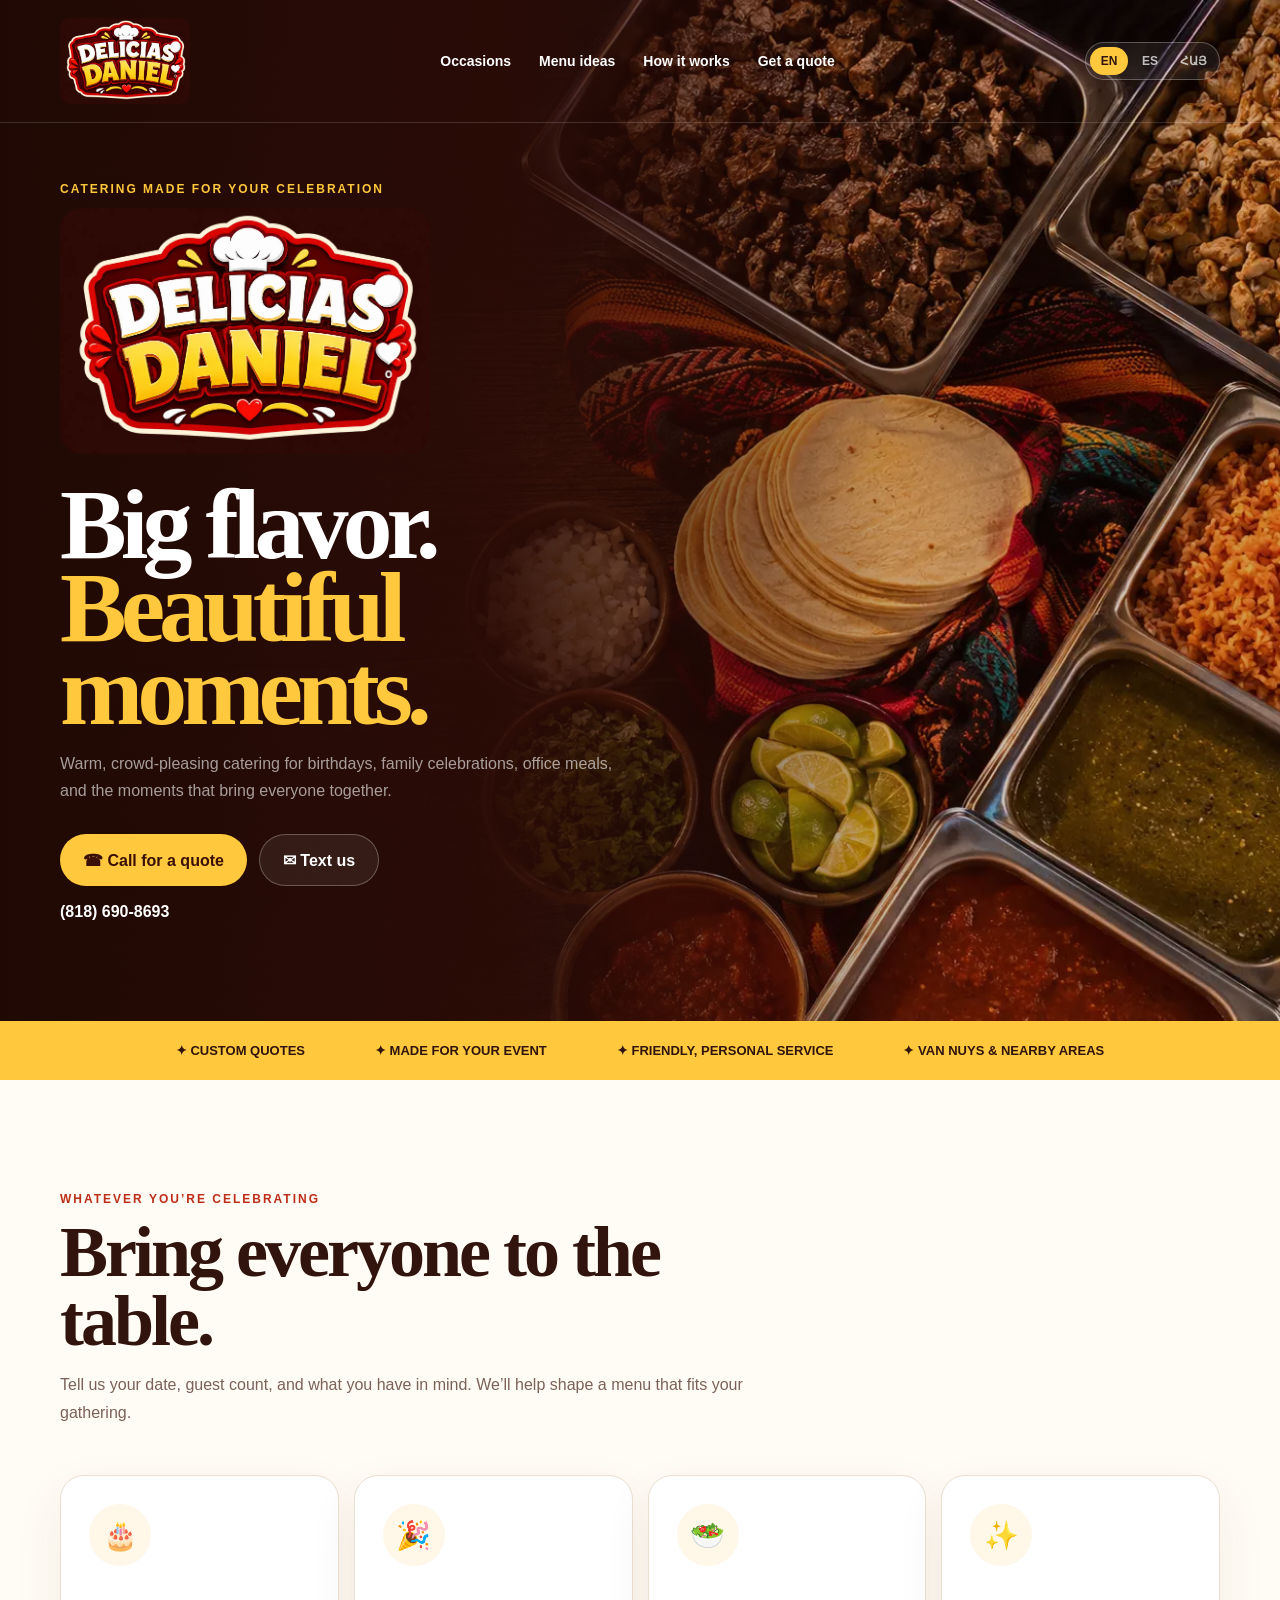
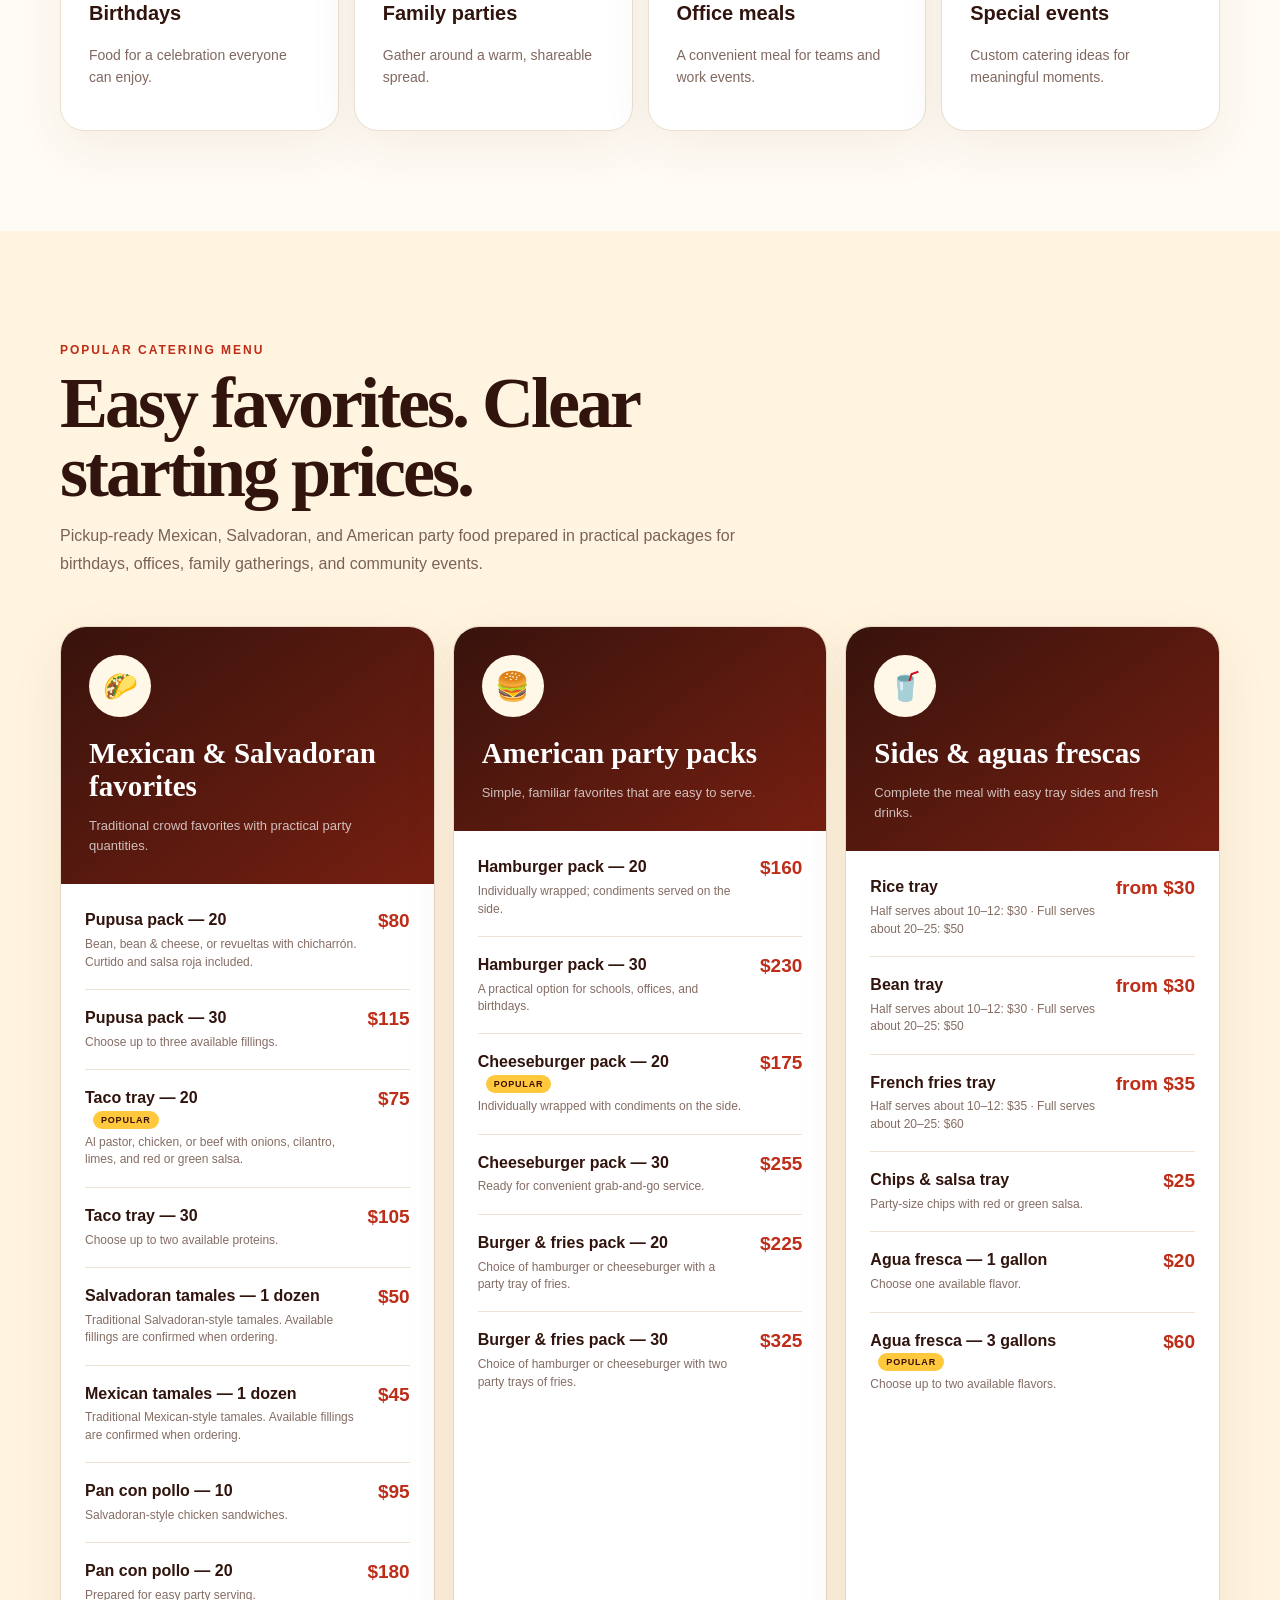
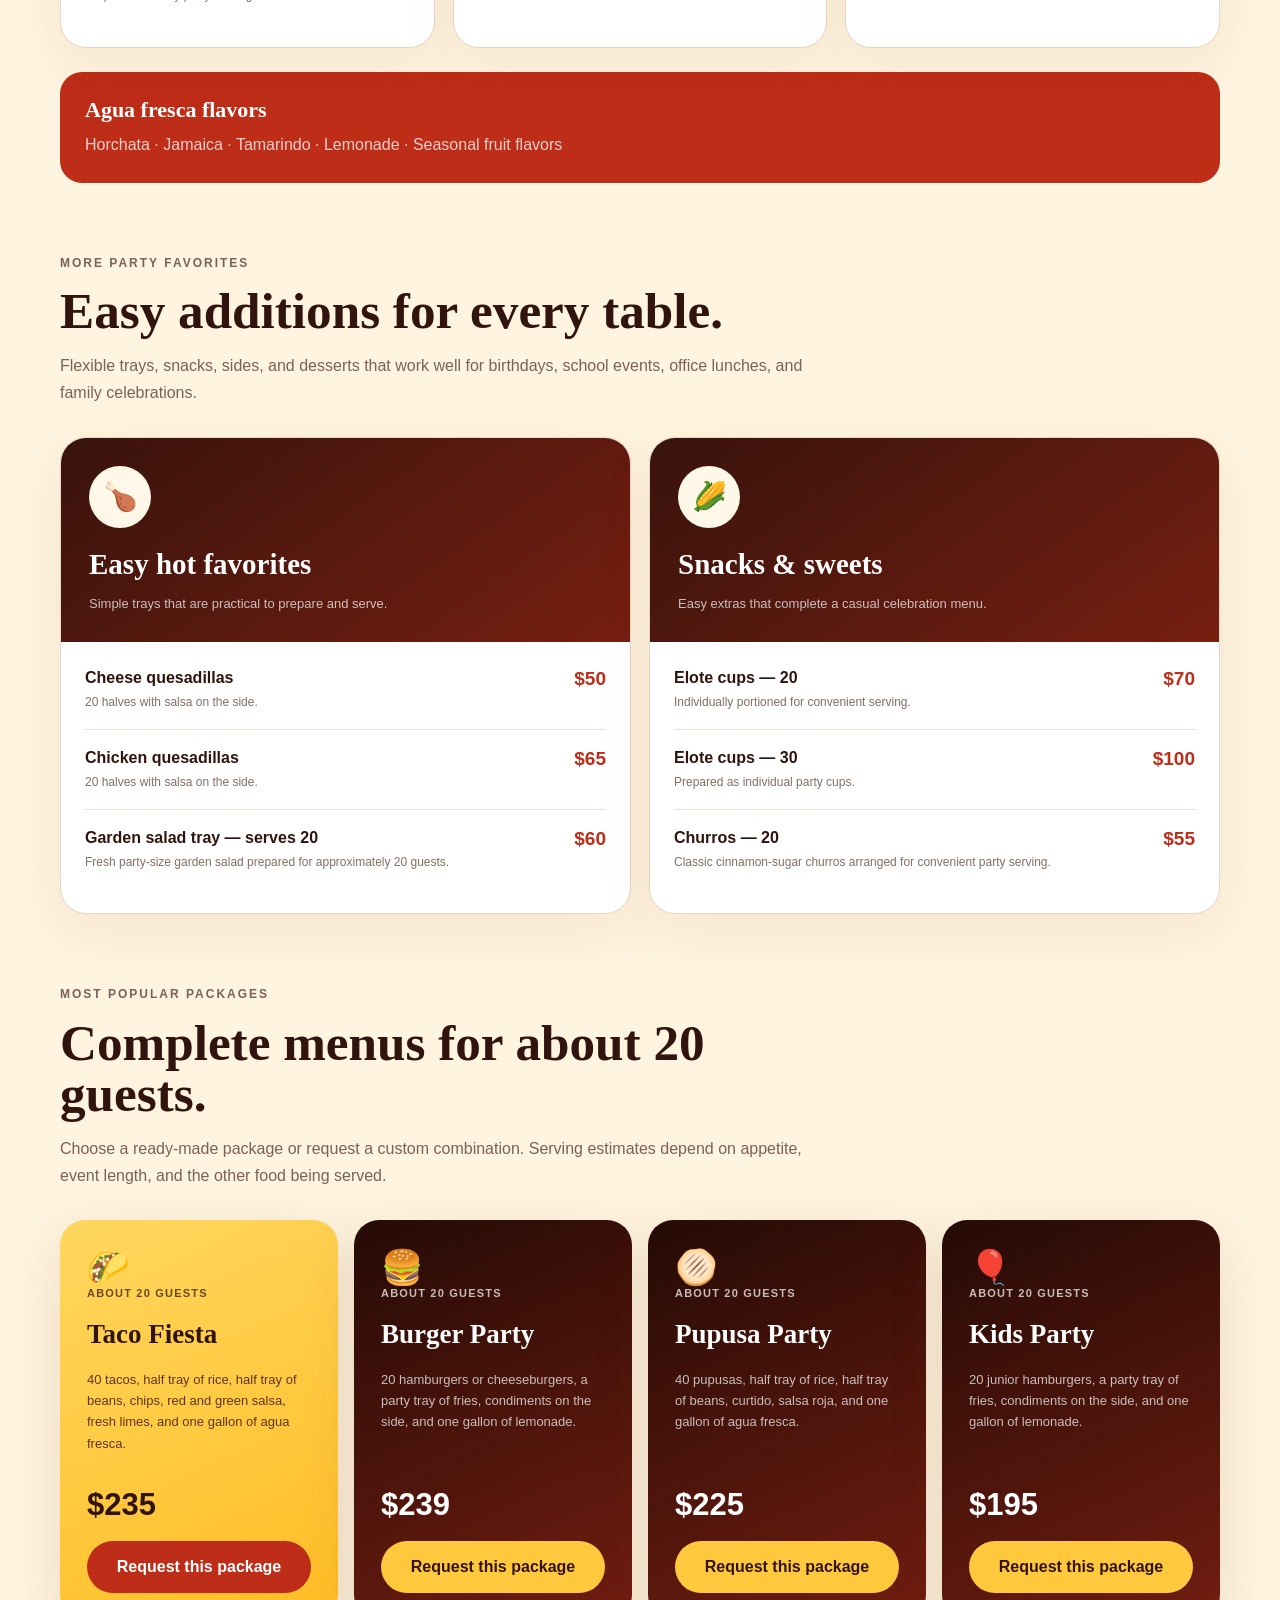
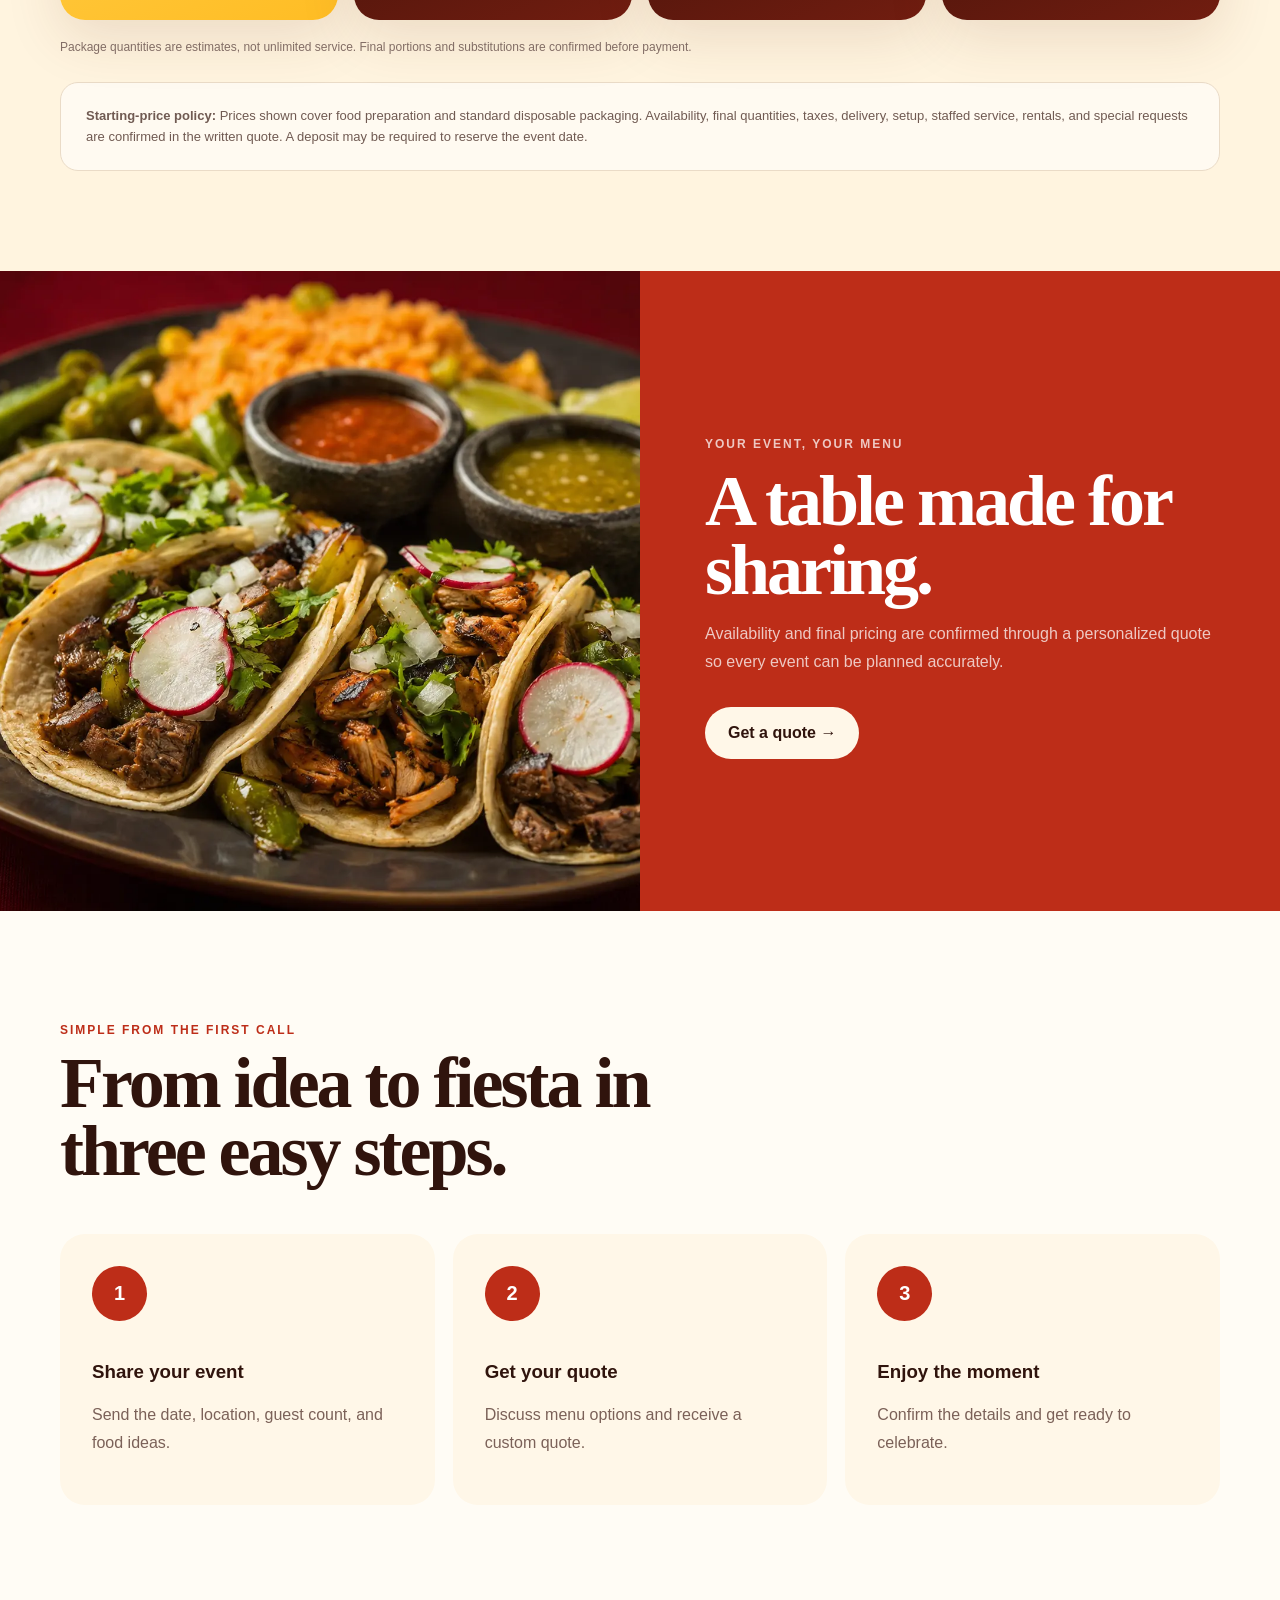
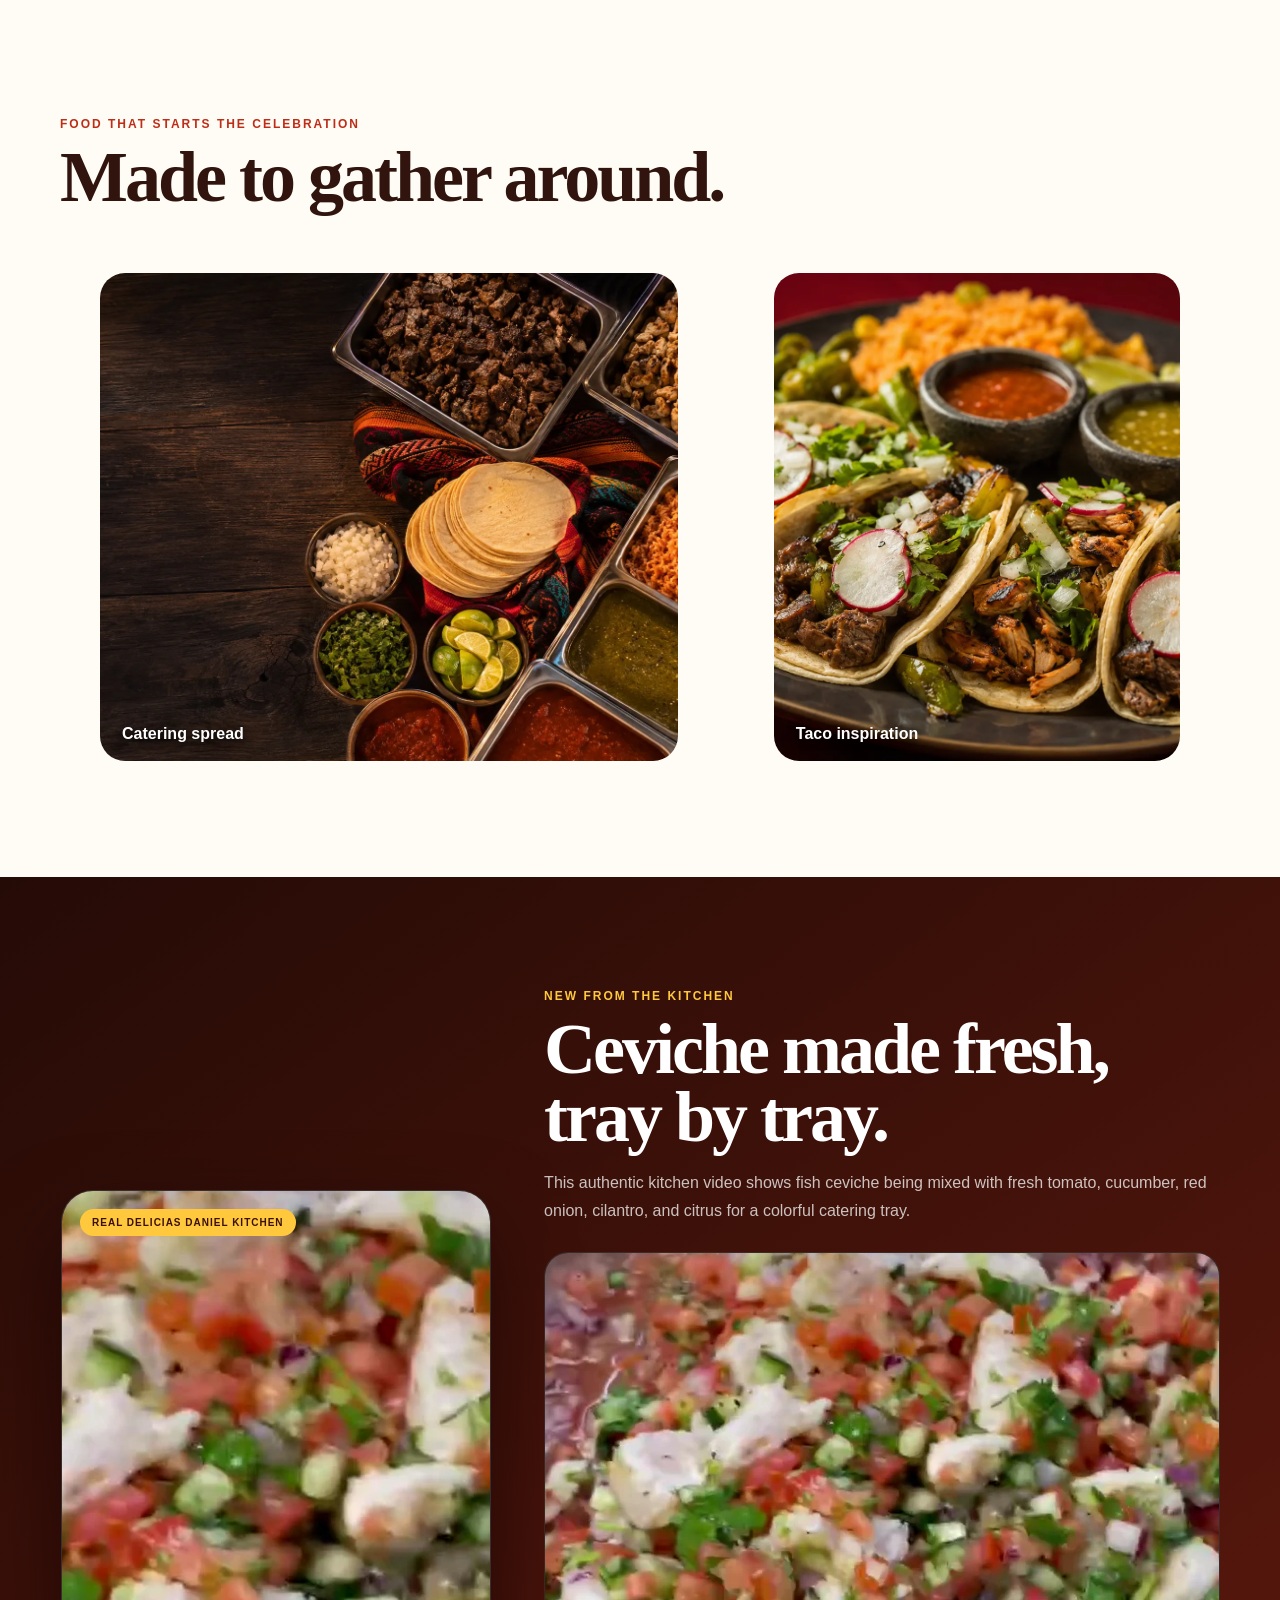
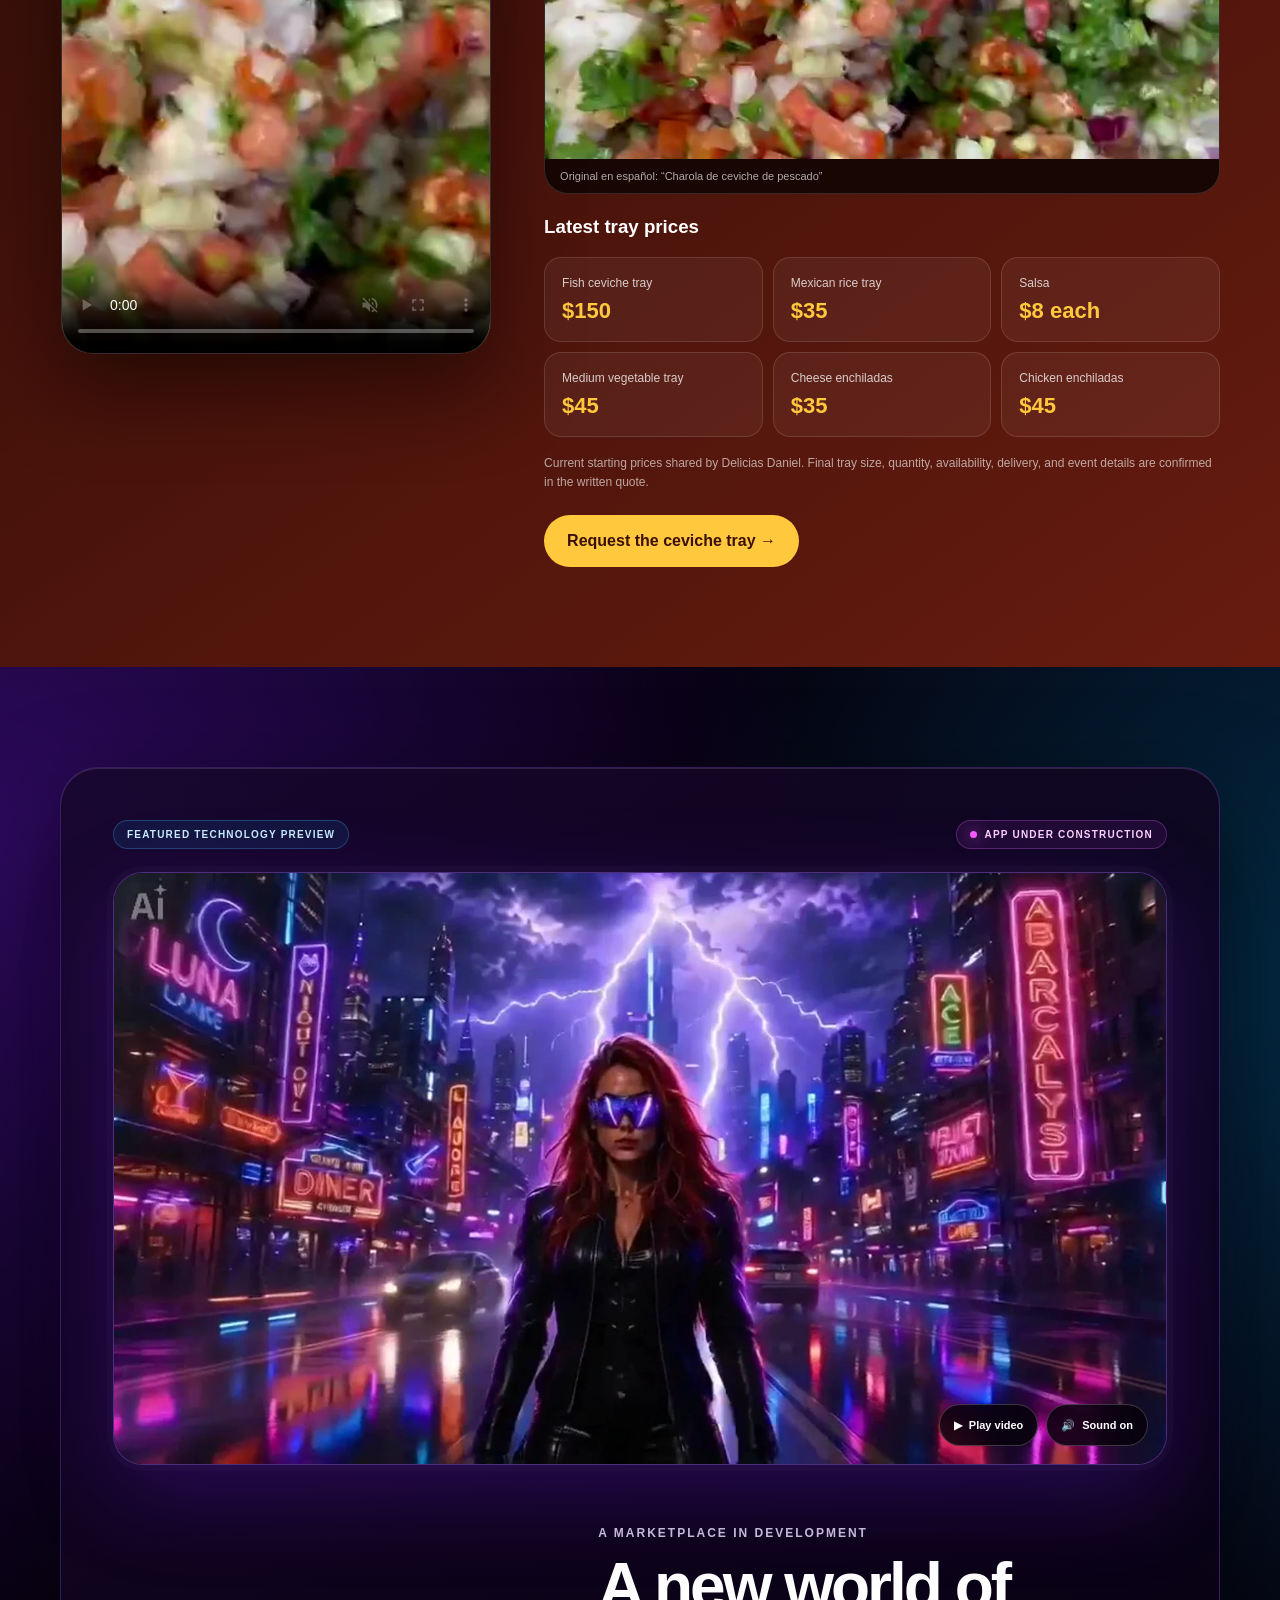
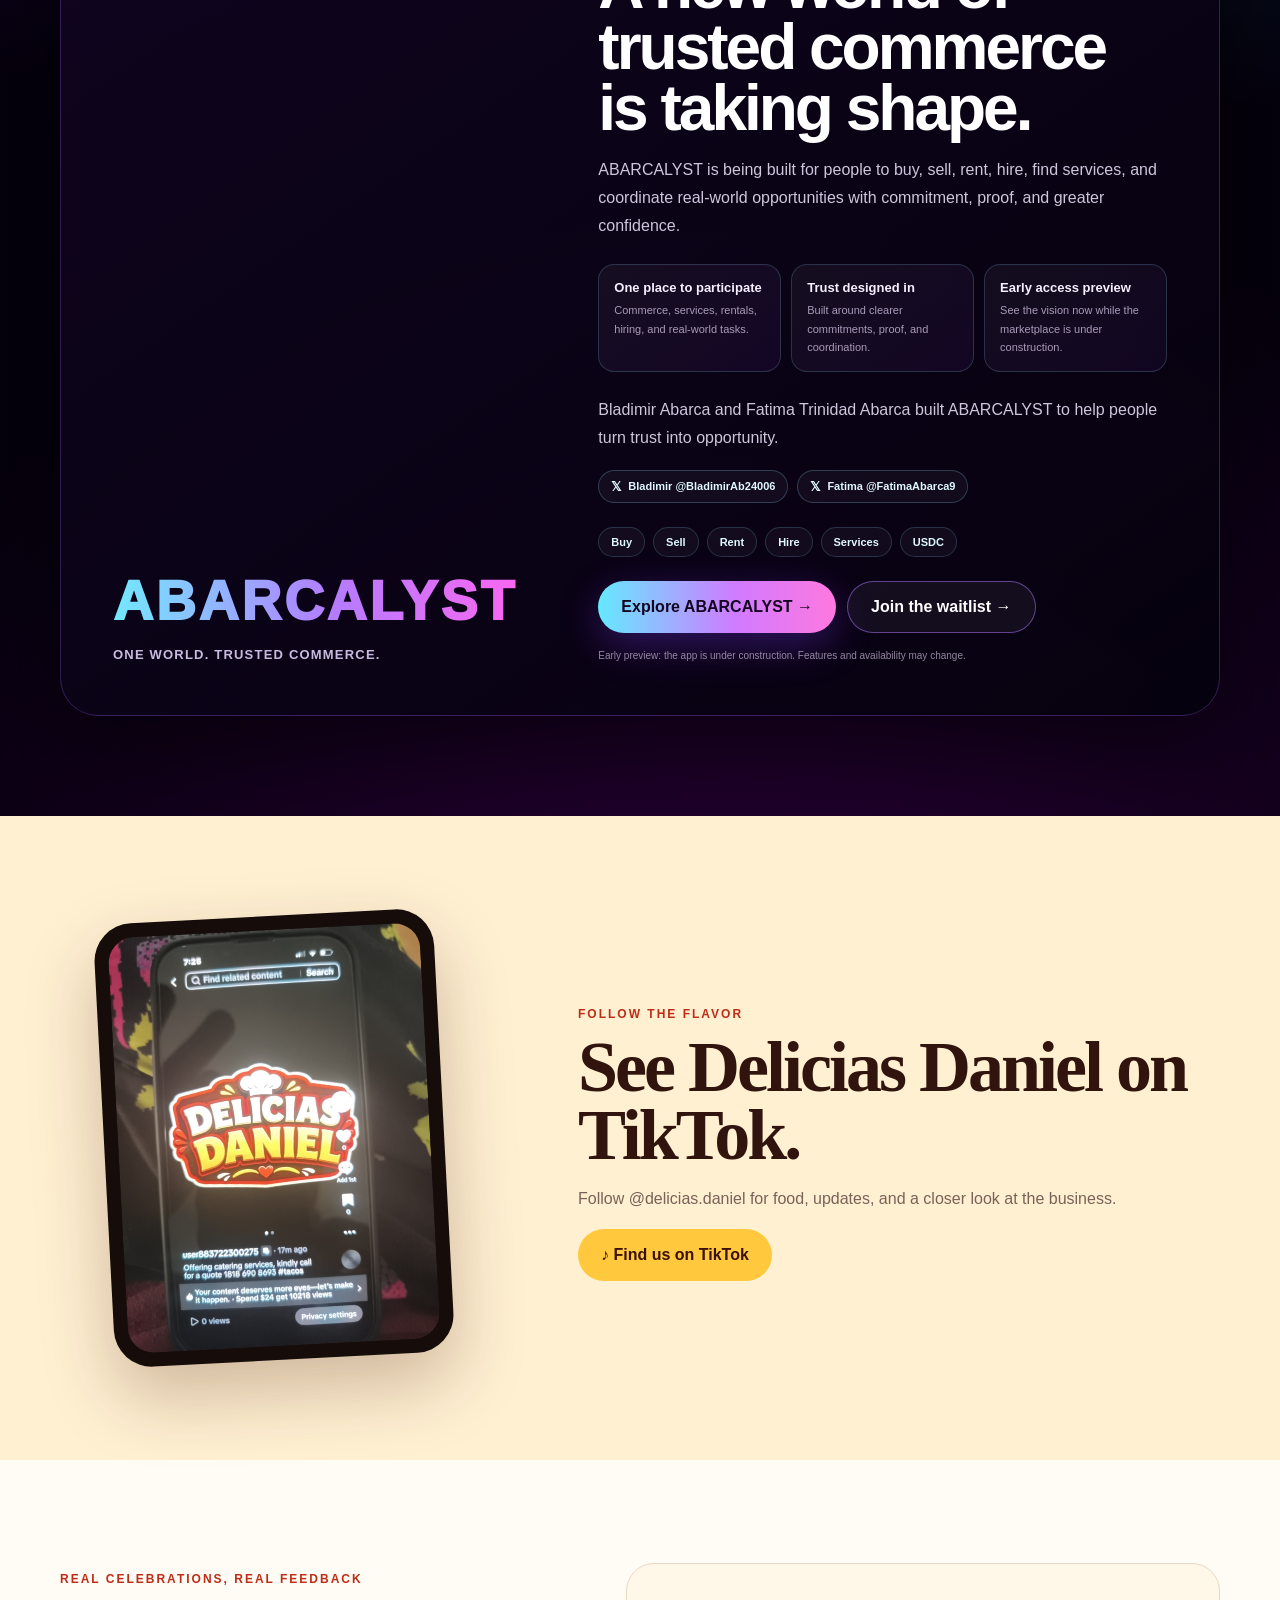
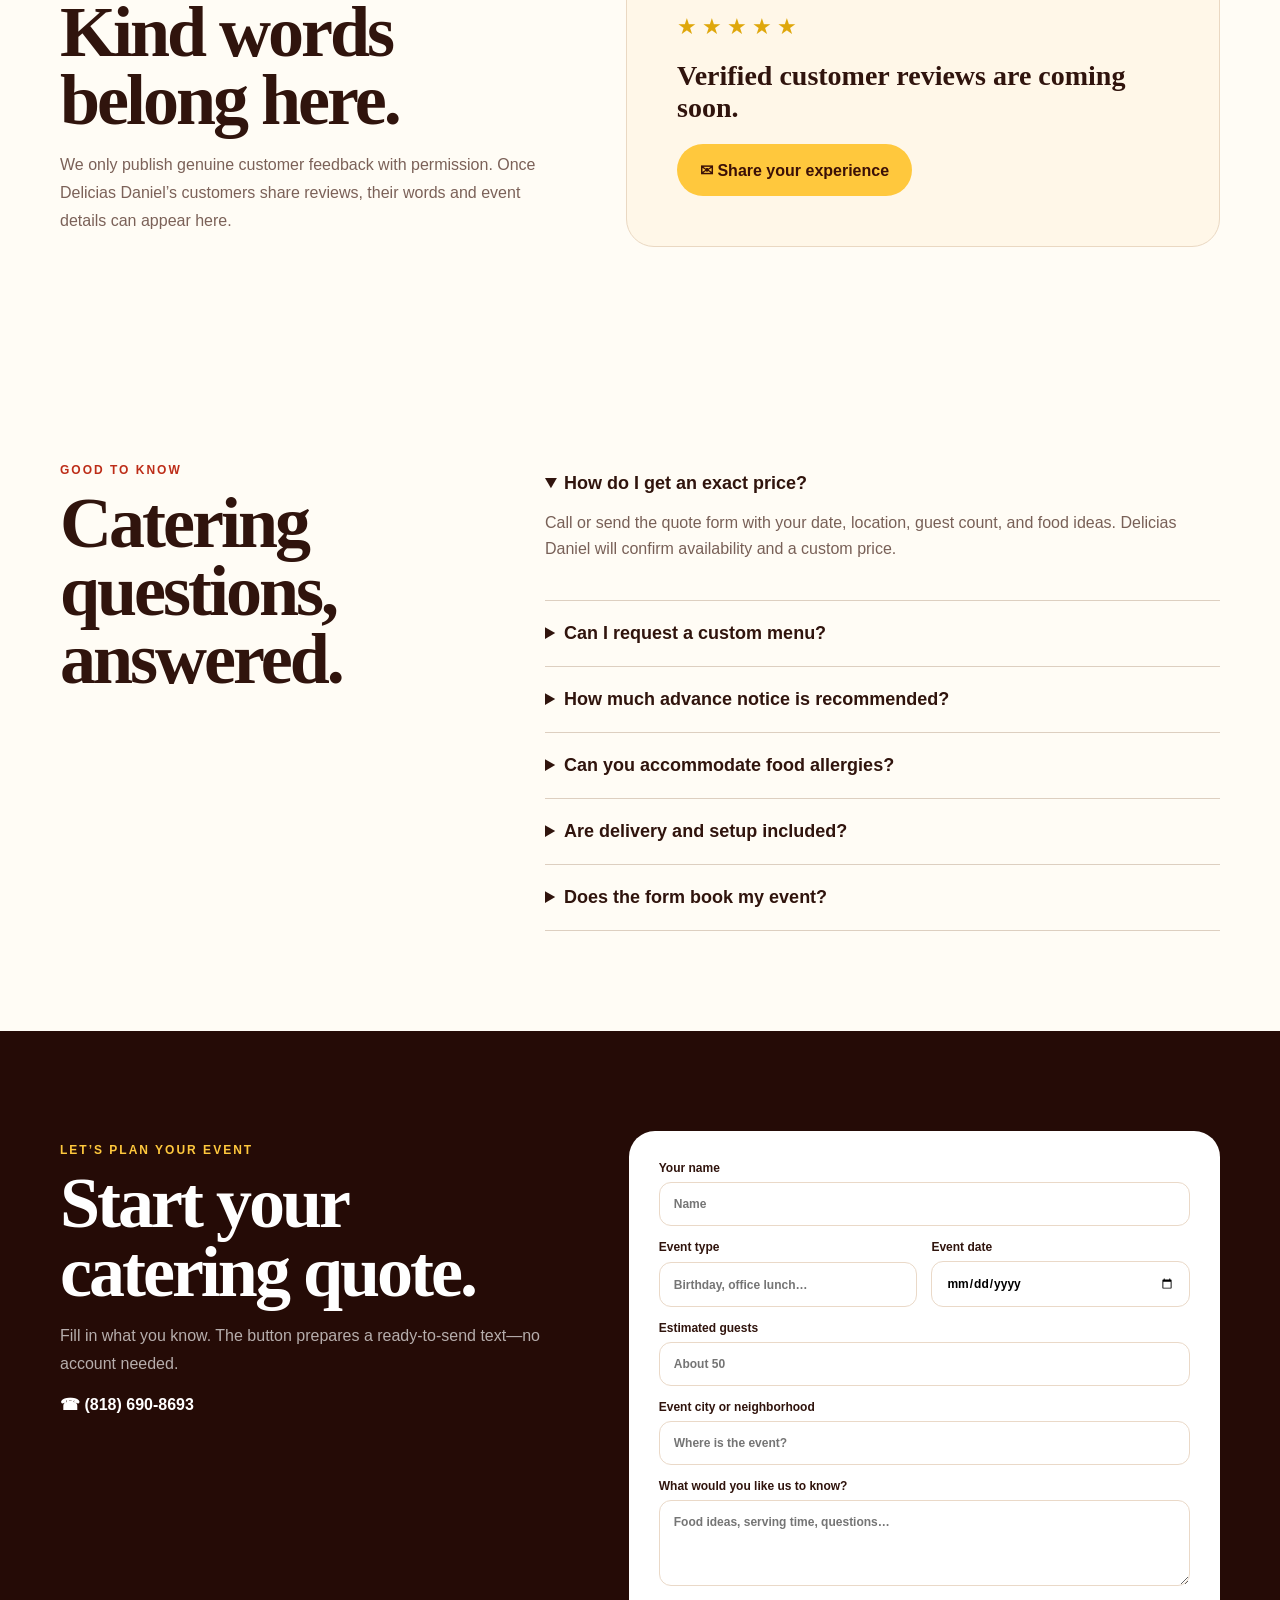
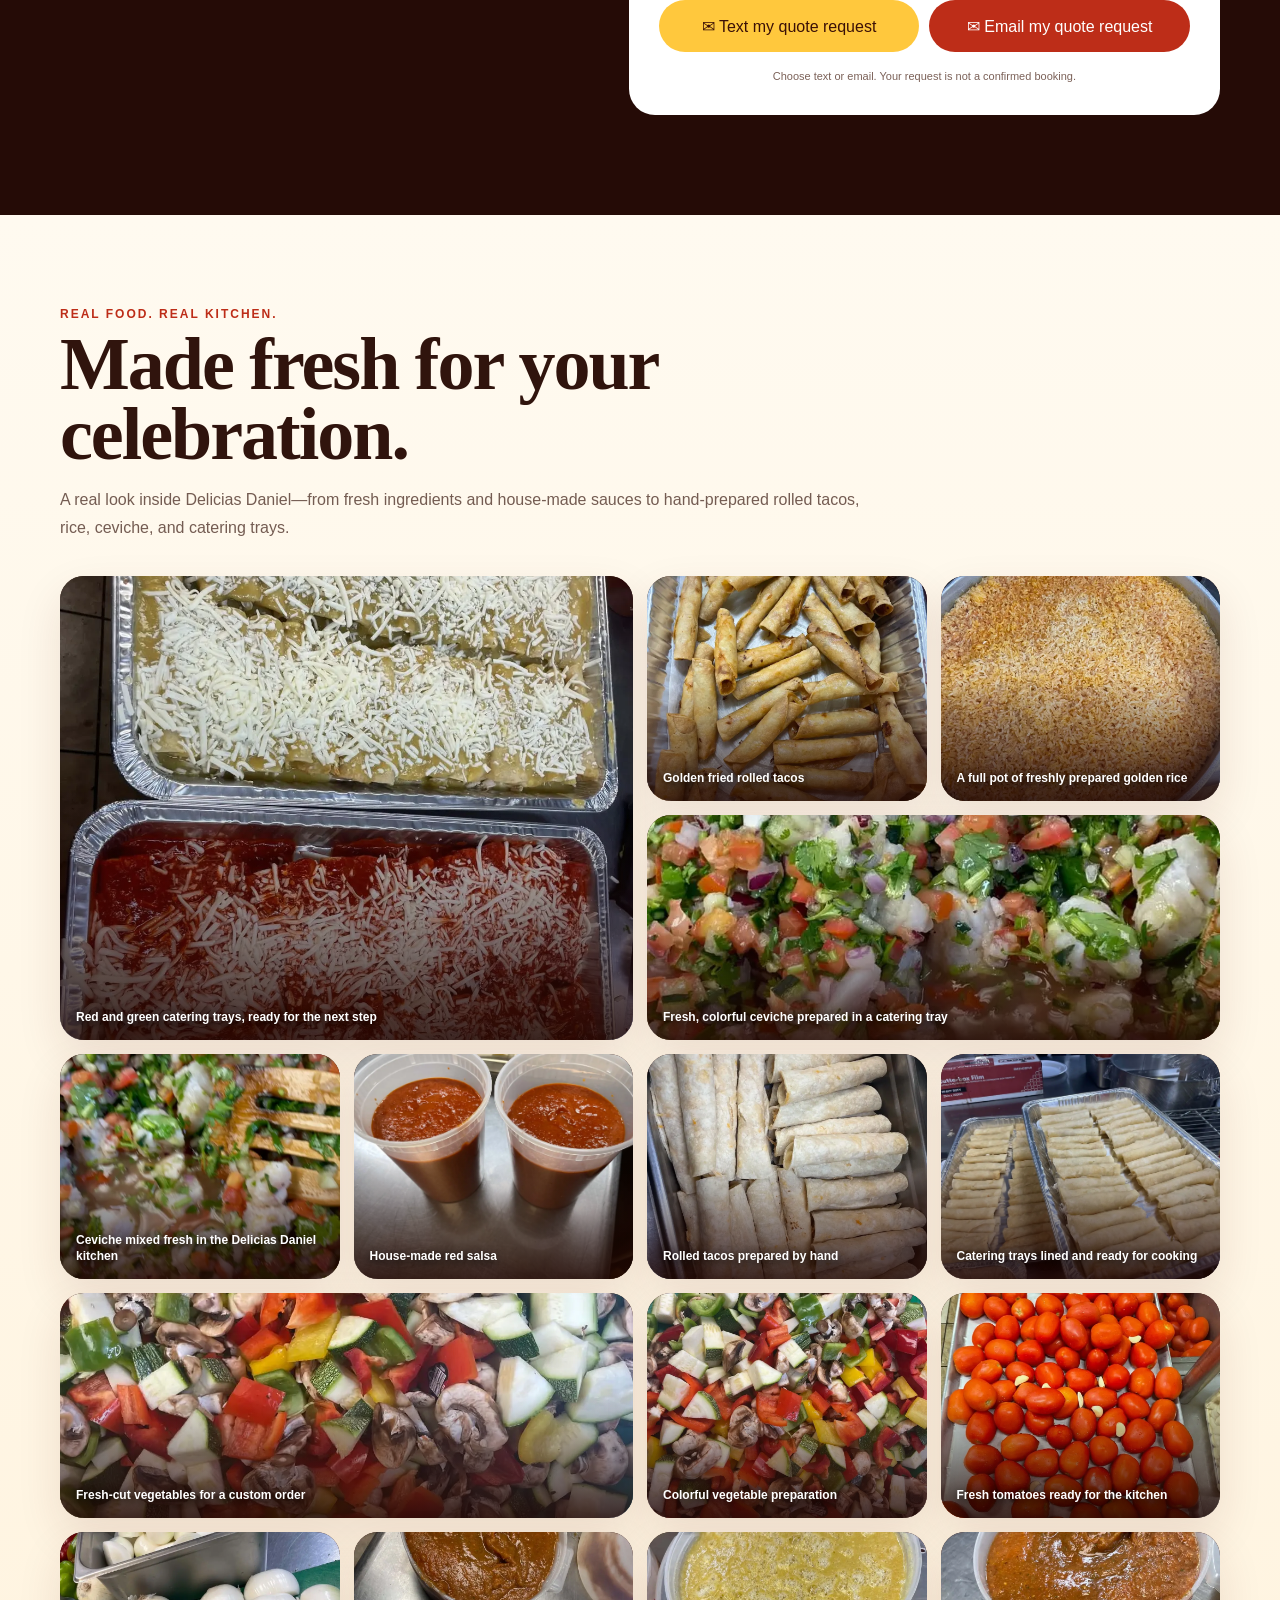
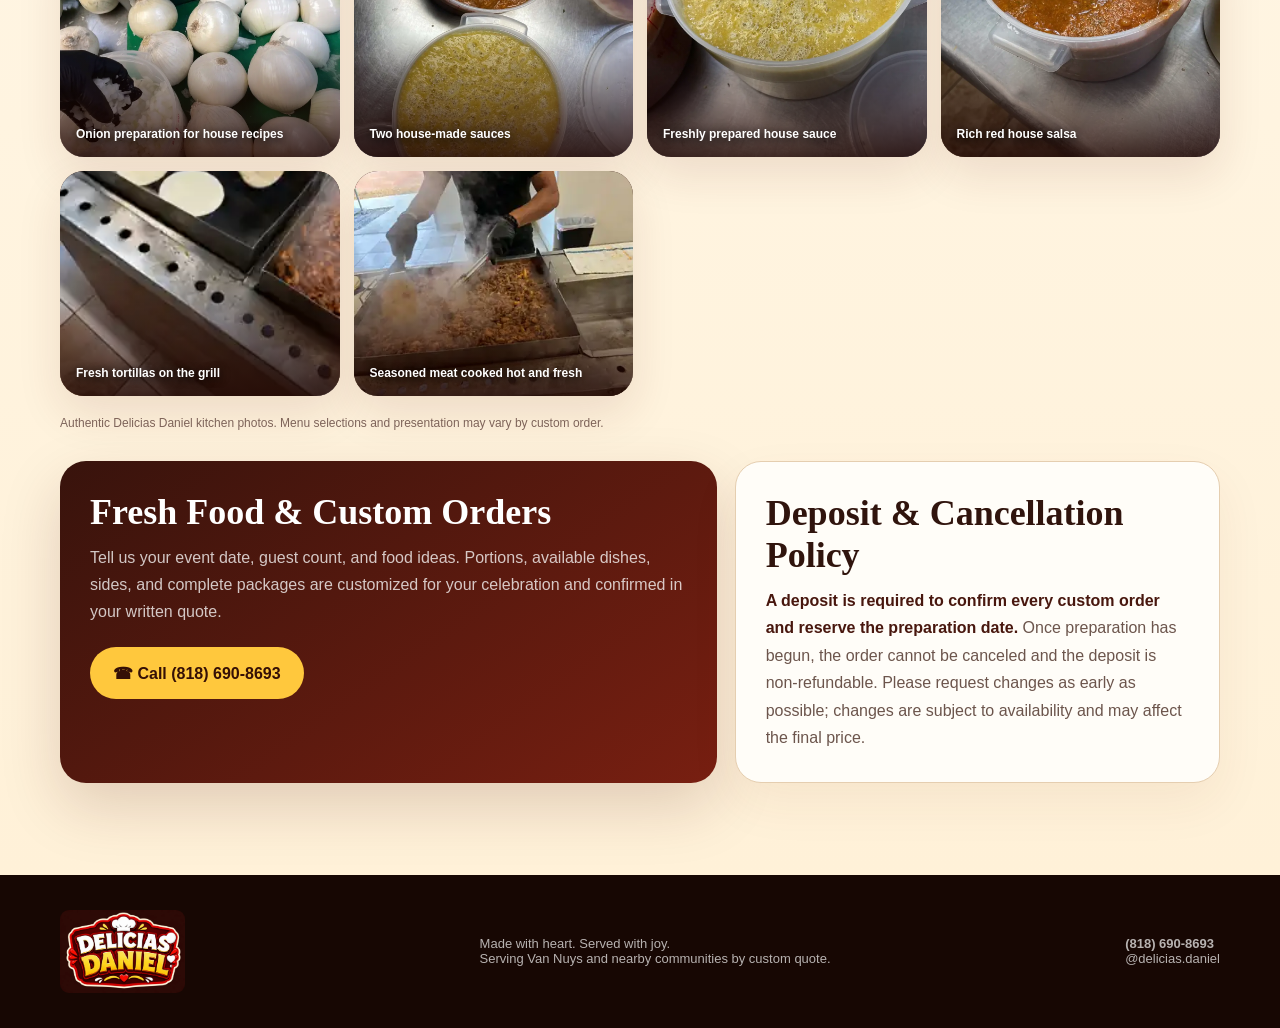
==== commit a0ae09a2: "Show fresh grill photos in kitchen gallery" ====
--- a/index.html
+++ b/index.html
@@ -347,6 +347,8 @@
       <figure class="dd-kitchen-card"><img src="" data-b64="assets/kitchen-12390.webp.b64" alt="Two house-made sauces" loading="lazy" decoding="async"><figcaption>Two house-made sauces</figcaption></figure>
       <figure class="dd-kitchen-card"><img src="" data-b64="assets/kitchen-12391.webp.b64" alt="Freshly prepared house sauce" loading="lazy" decoding="async"><figcaption>Freshly prepared house sauce</figcaption></figure>
       <figure class="dd-kitchen-card"><img src="" data-b64="assets/kitchen-12392.webp.b64" alt="Rich red house salsa" loading="lazy" decoding="async"><figcaption>Rich red house salsa</figcaption></figure>
+      <figure class="dd-kitchen-card"><img src="media/fresh-tortillas-grill.webp" alt="Fresh tortillas cooking on the grill at Delicias Daniel Catering" loading="lazy" decoding="async"><figcaption>Fresh tortillas on the grill</figcaption></figure>
+      <figure class="dd-kitchen-card"><img src="media/fresh-meat-grill.webp" alt="Fresh seasoned meat cooking on the grill for Delicias Daniel Catering" loading="lazy" decoding="async"><figcaption>Seasoned meat cooked hot and fresh</figcaption></figure>
     </div>
     <p class="dd-gallery-note">Authentic Delicias Daniel kitchen photos. Menu selections and presentation may vary by custom order.</p>
     <div class="dd-order-grid">
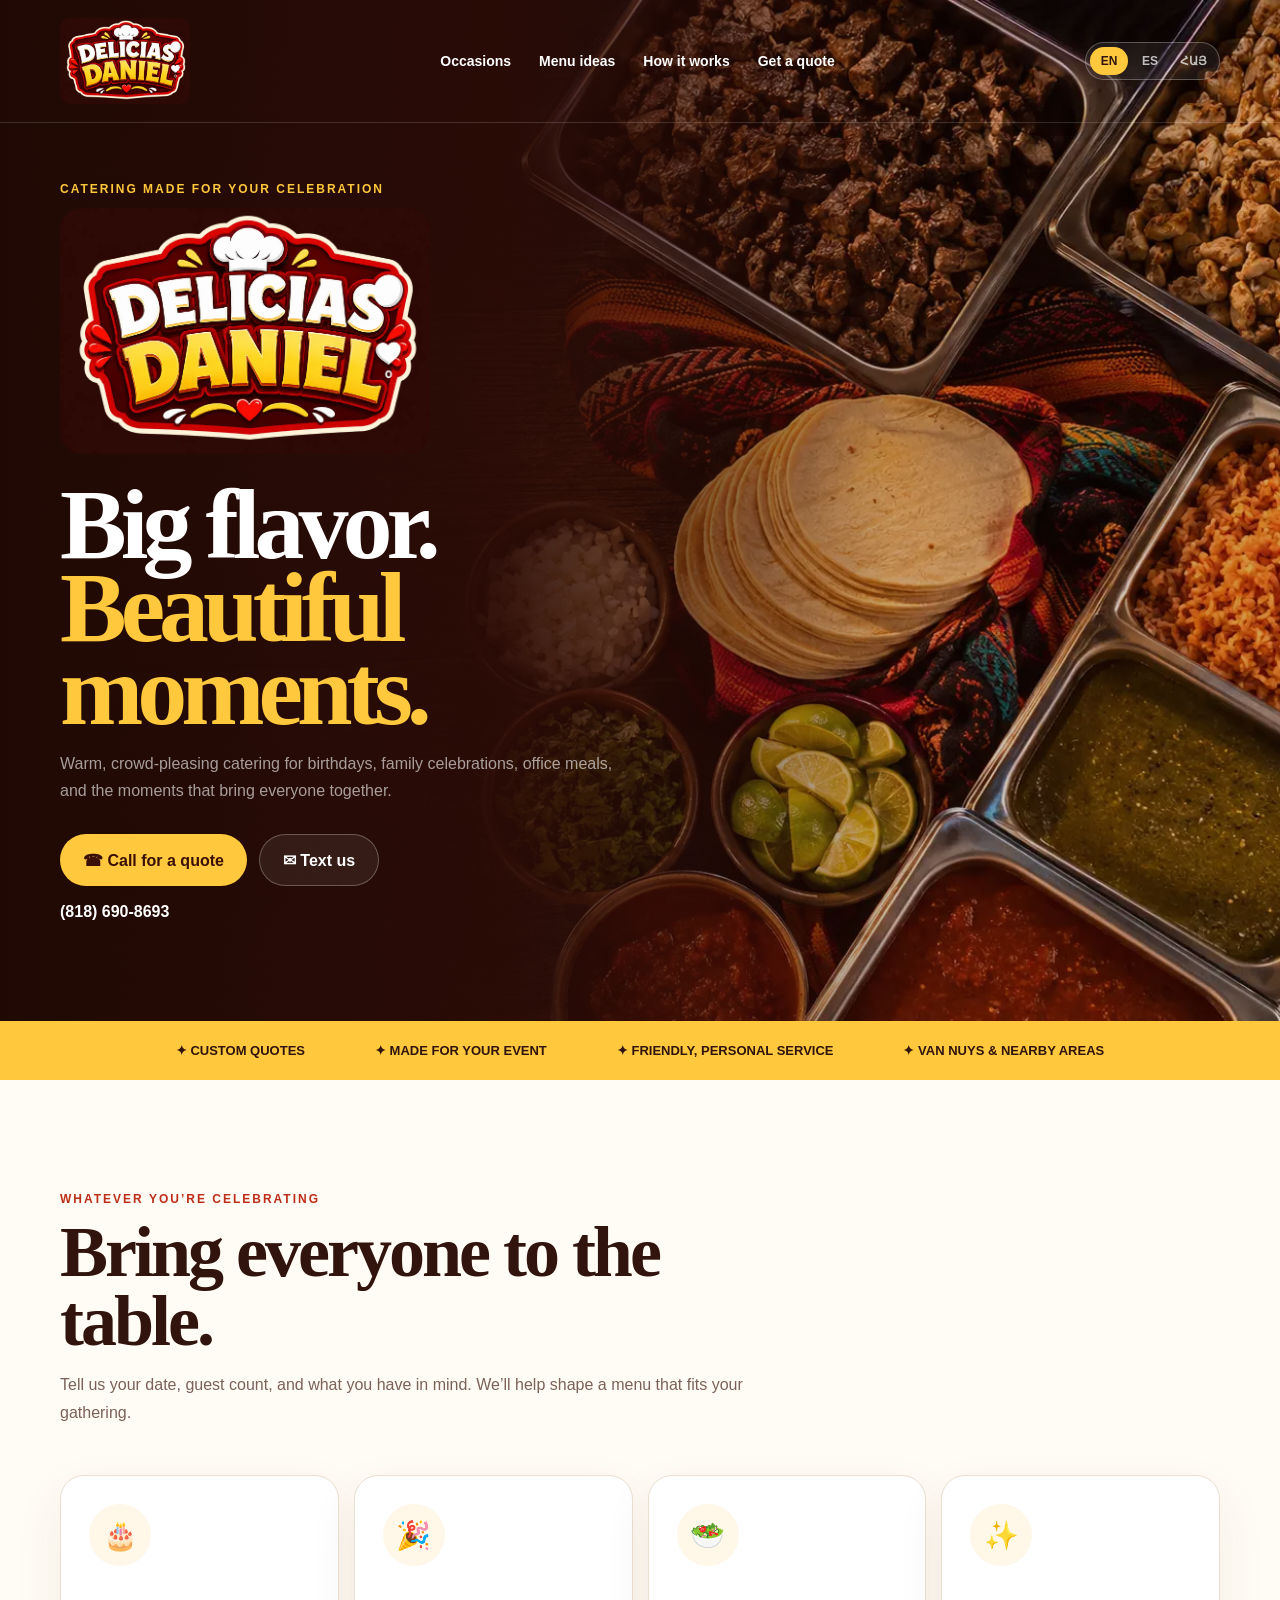
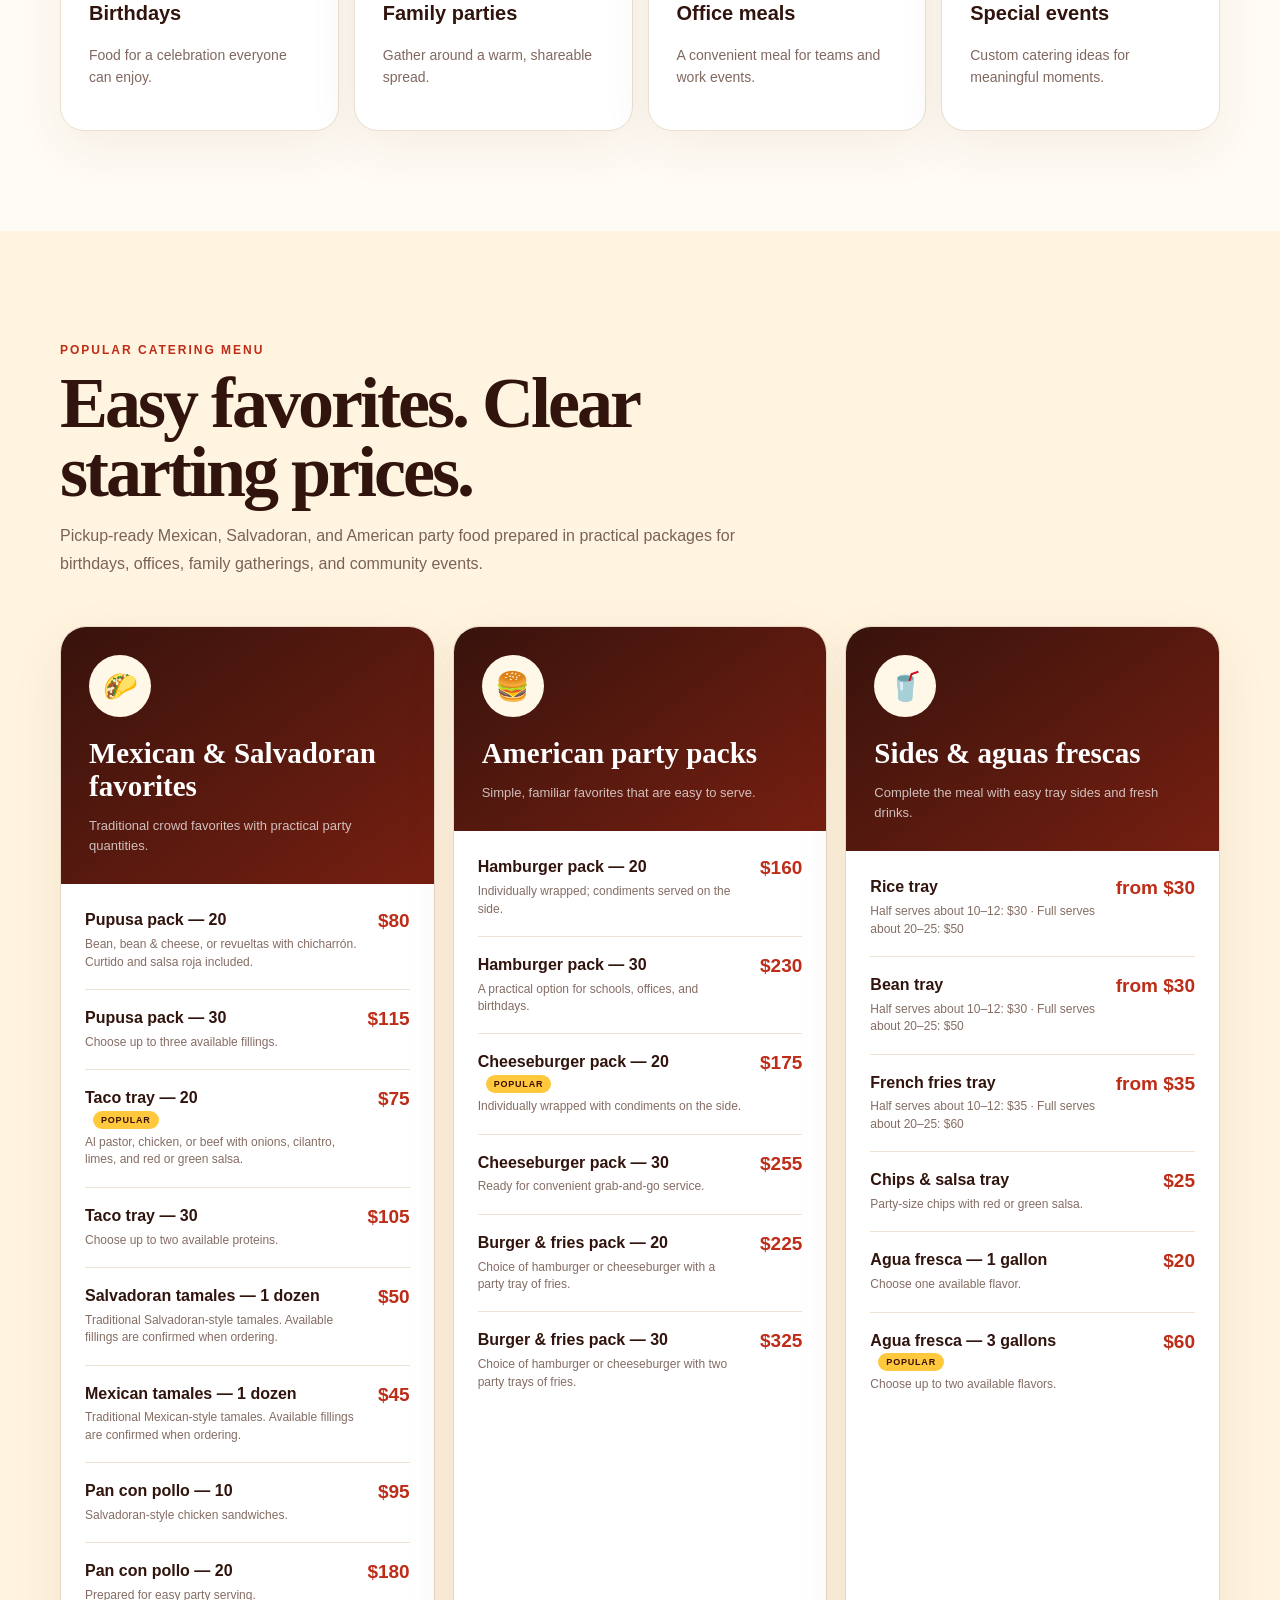
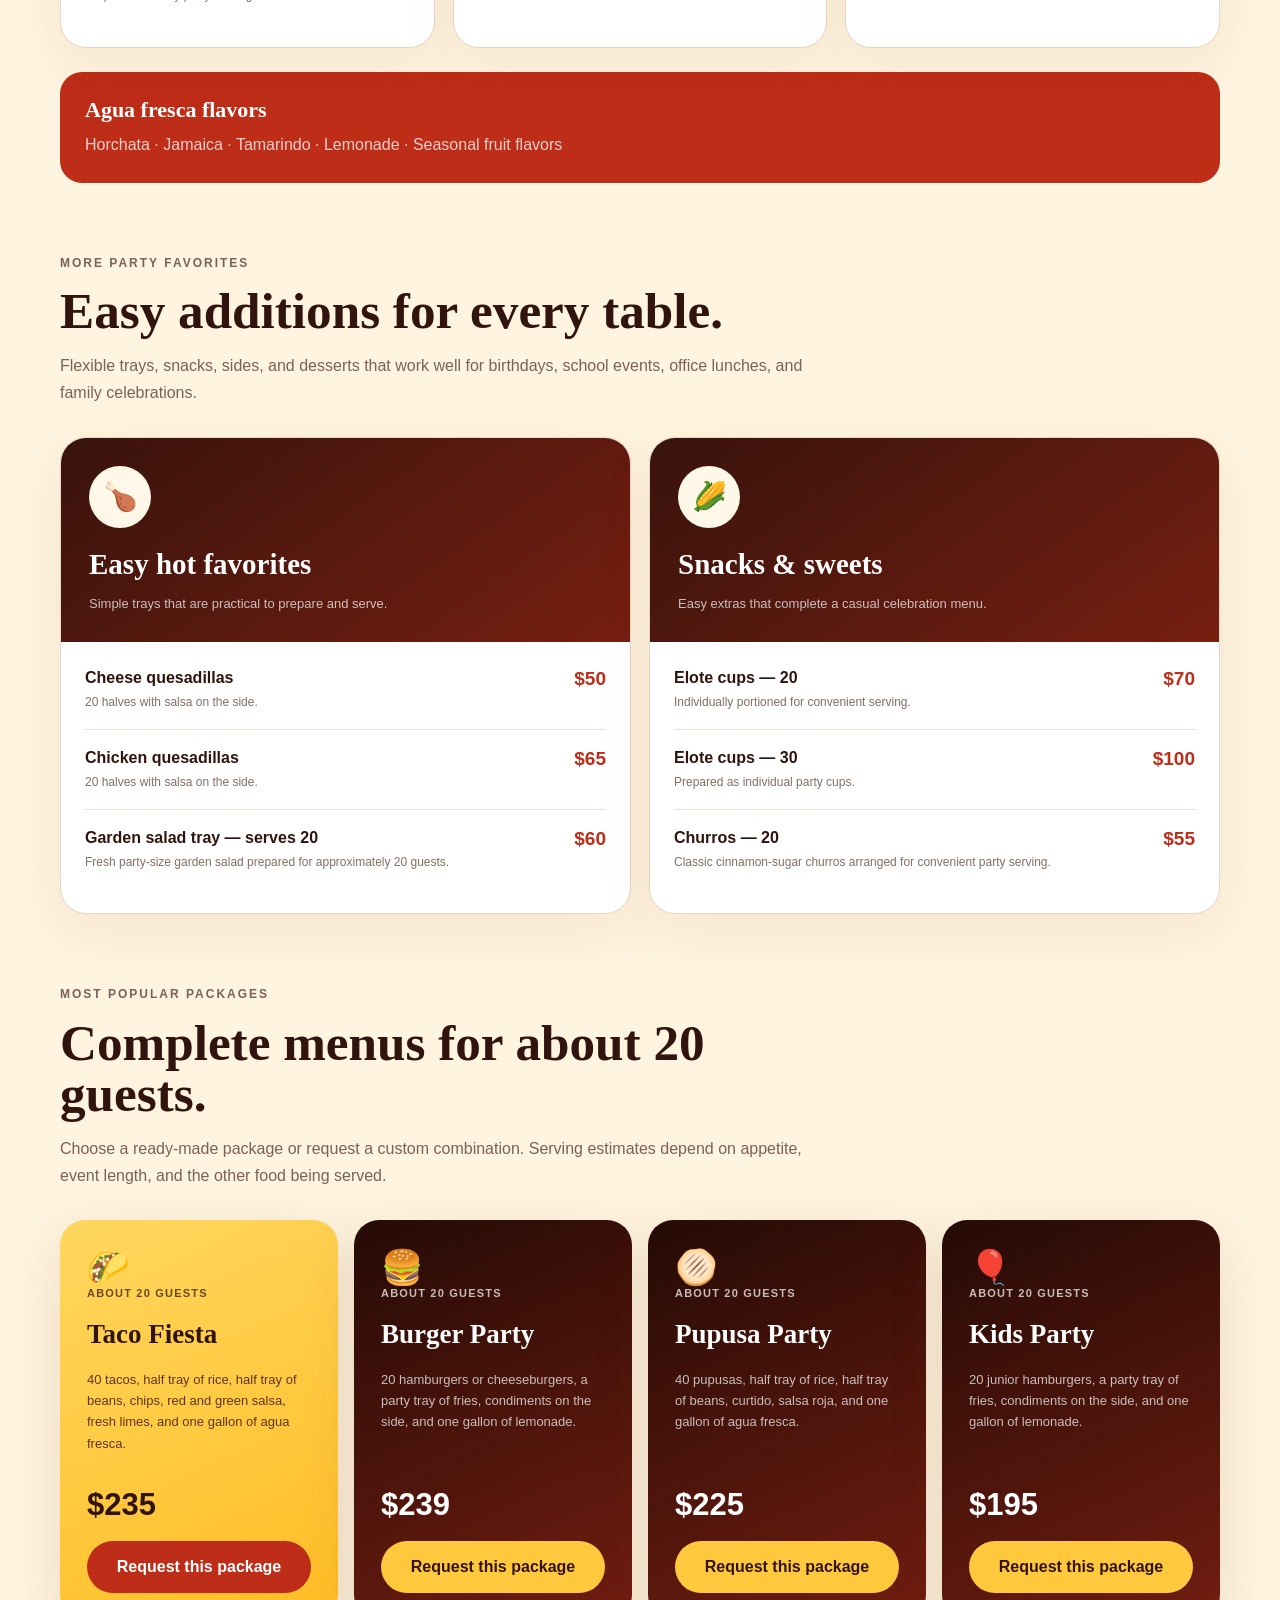
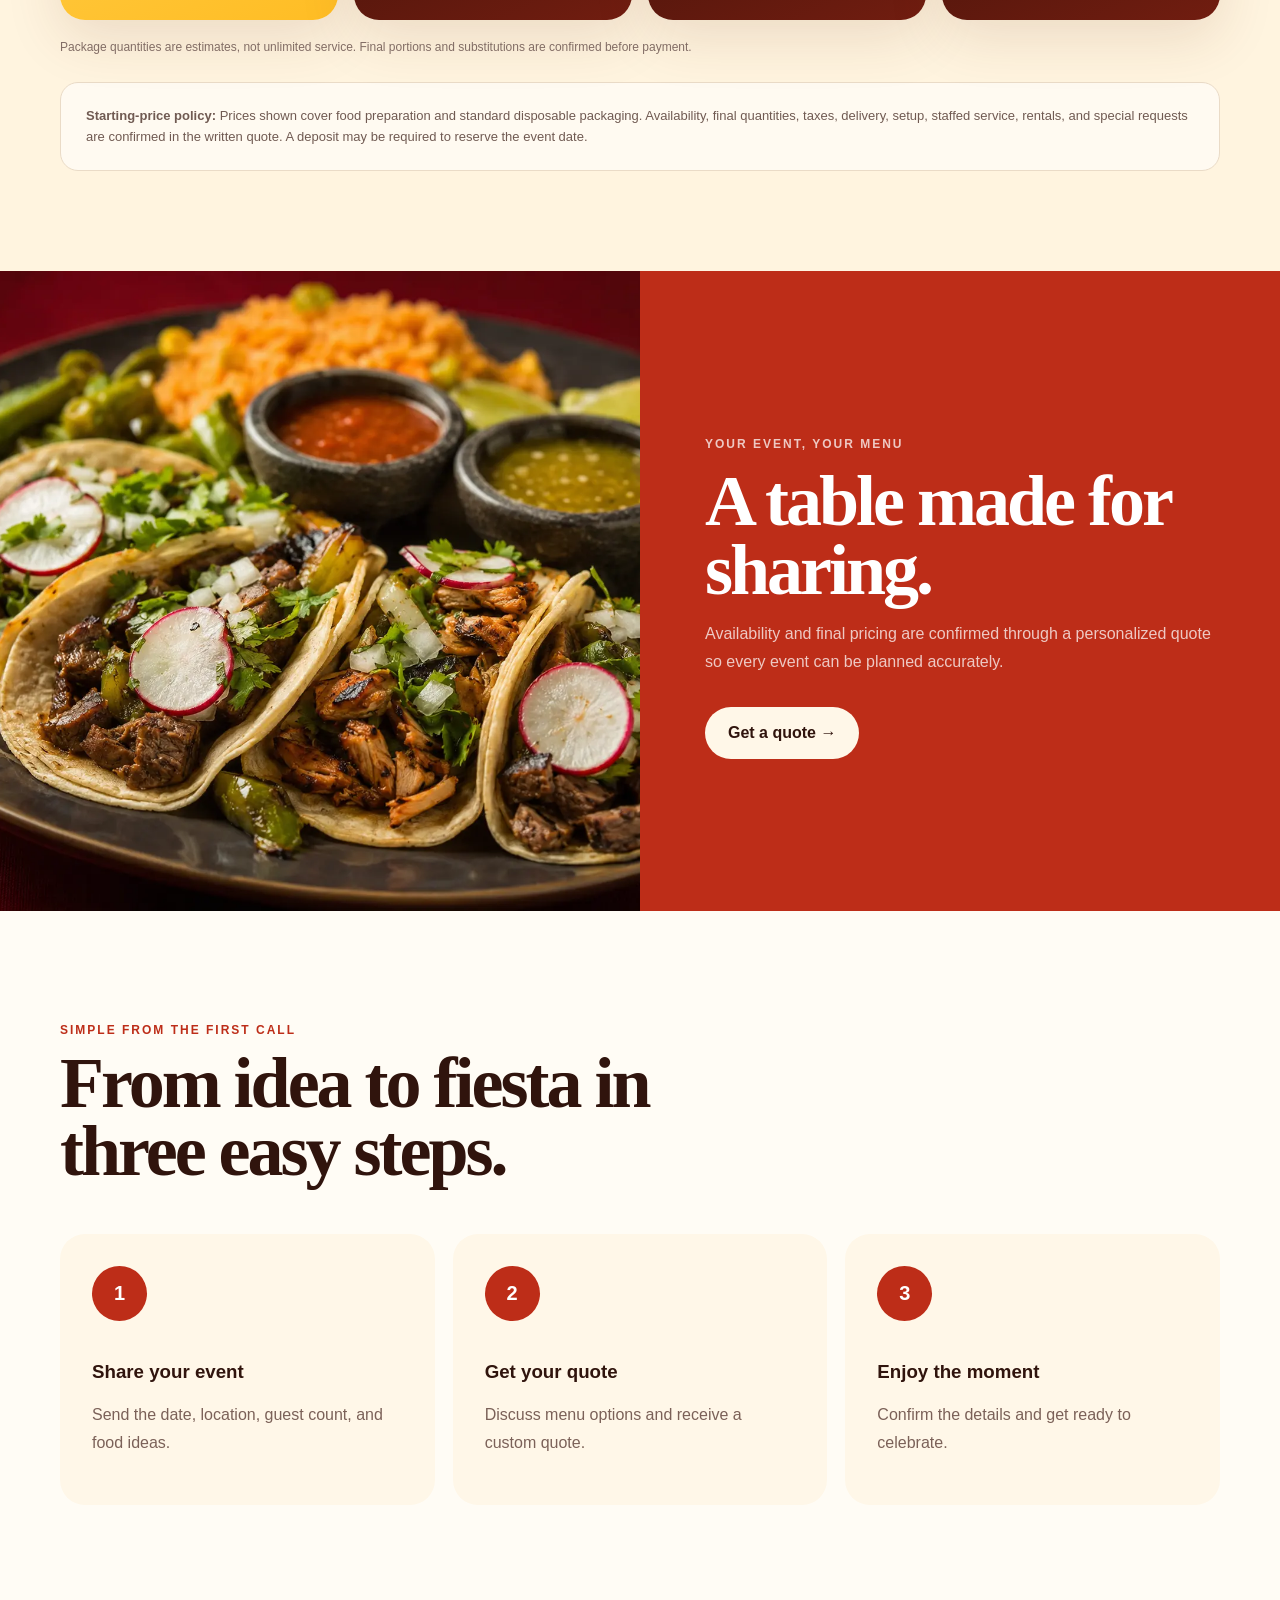
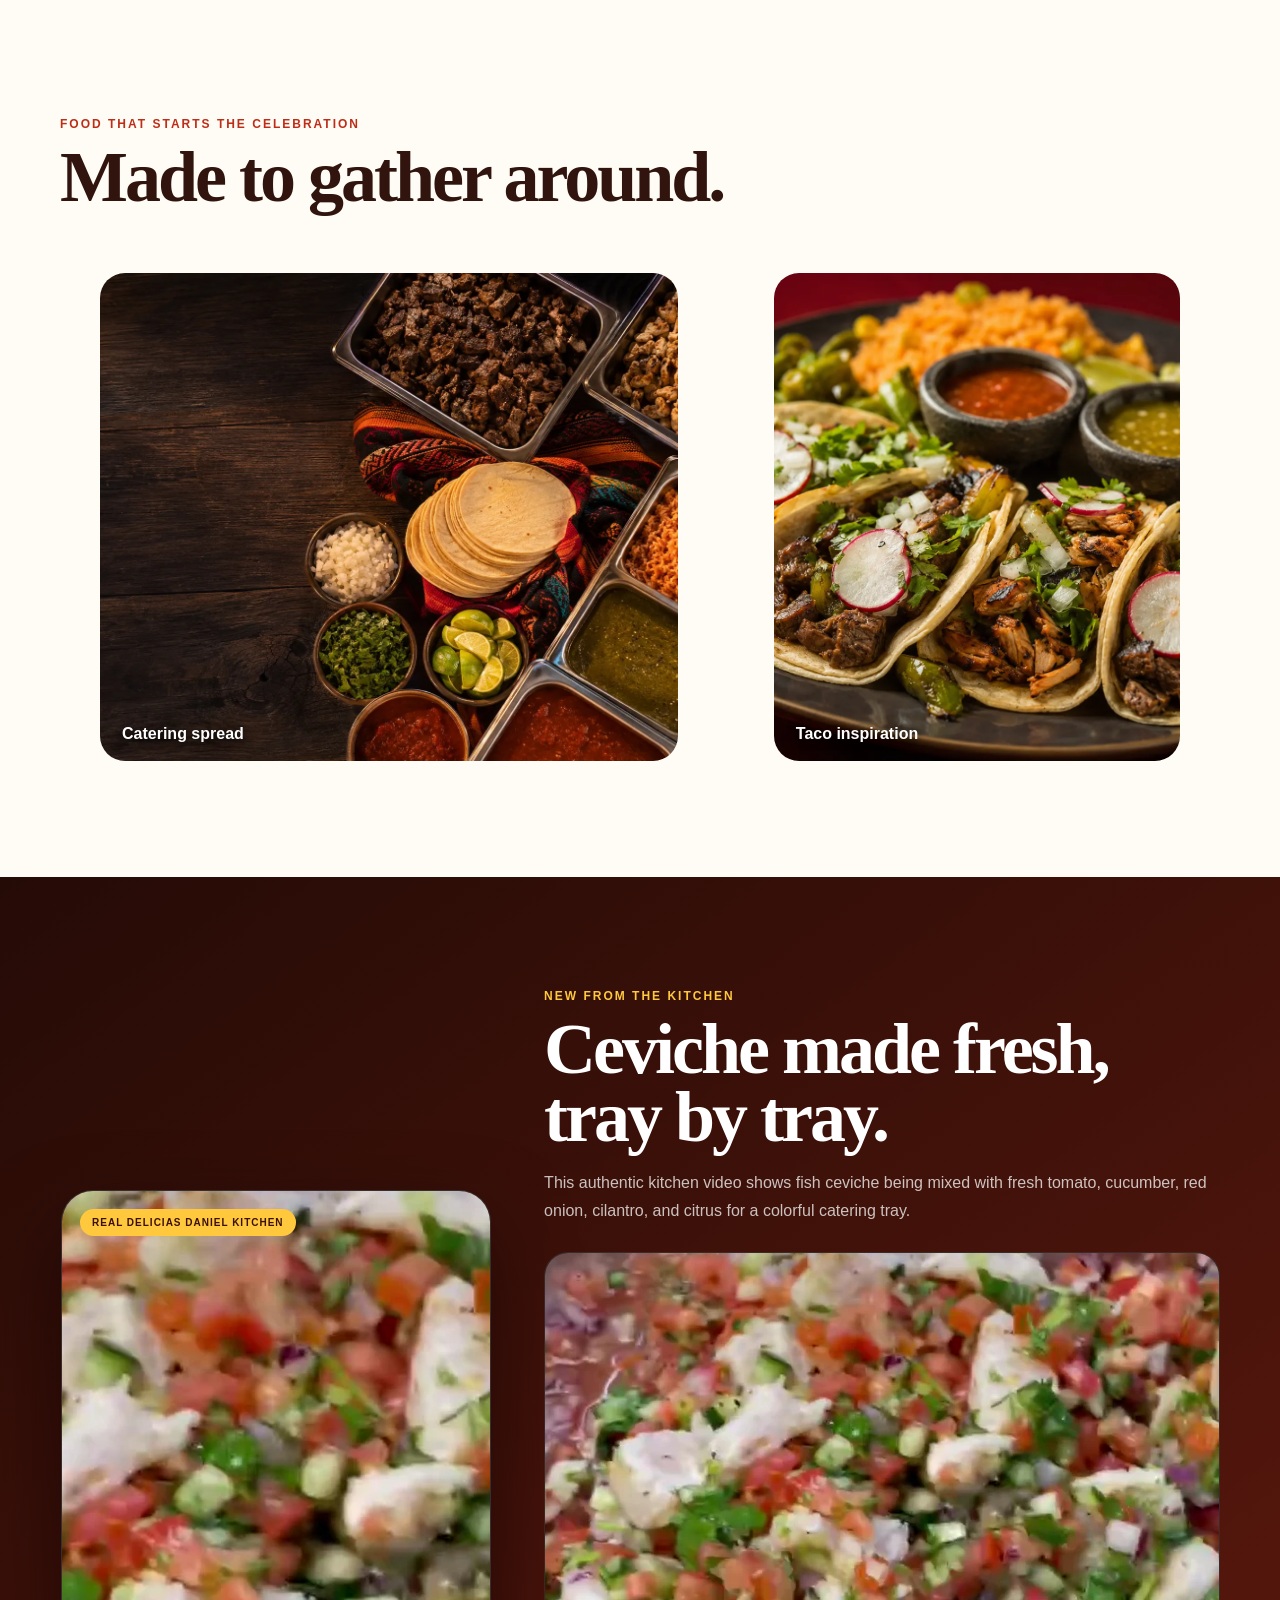
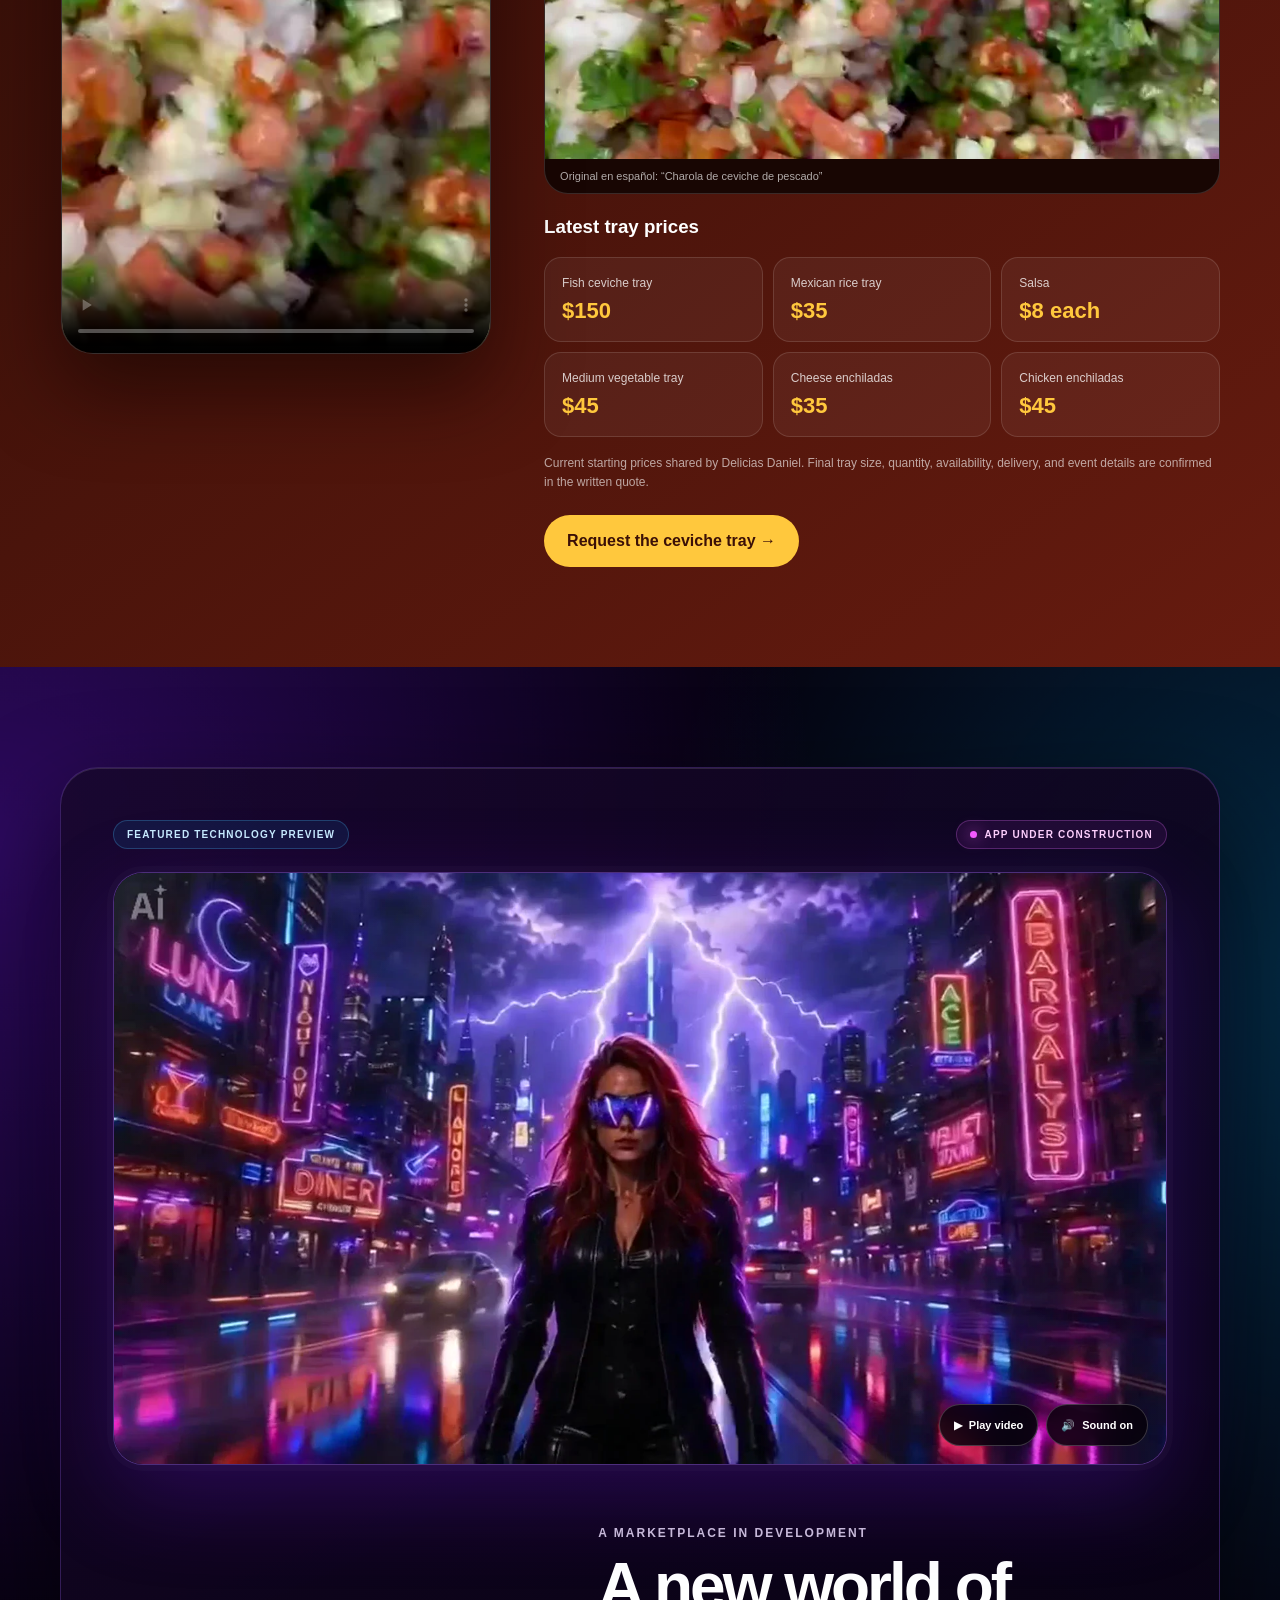
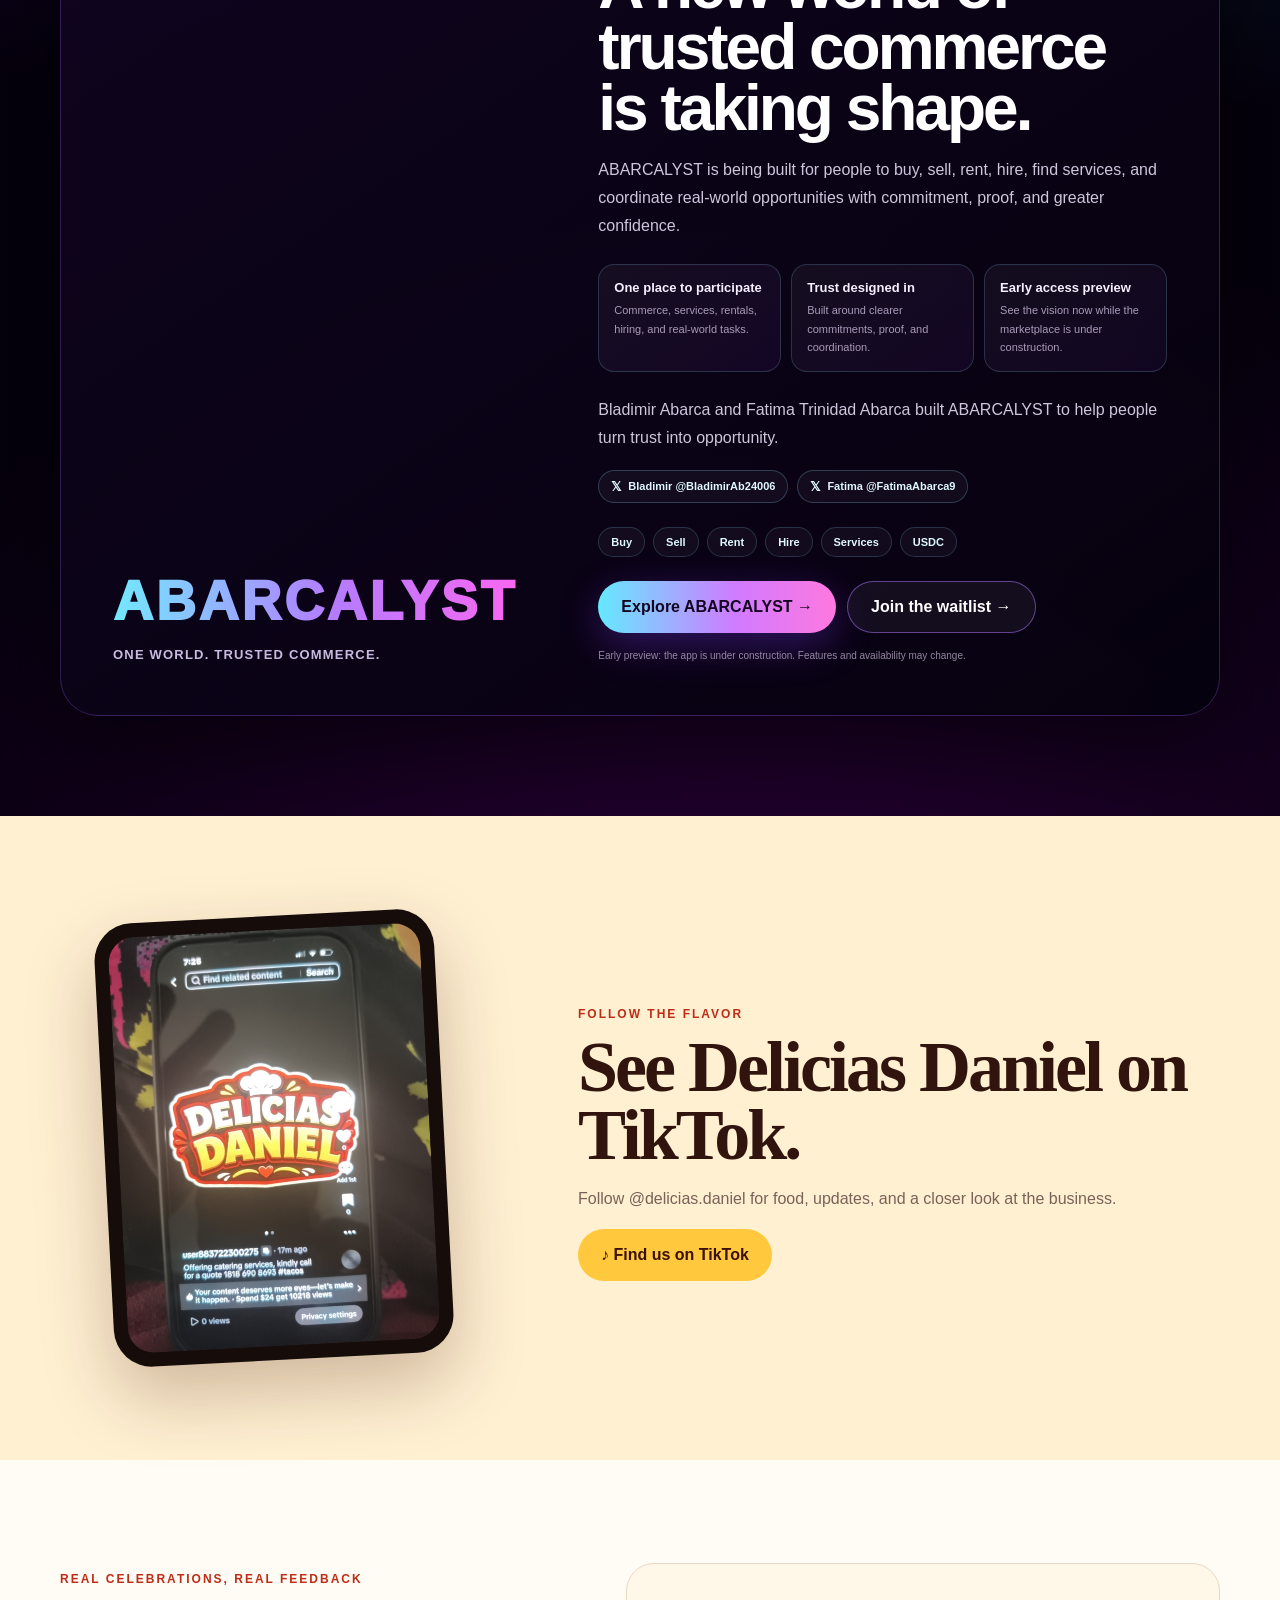
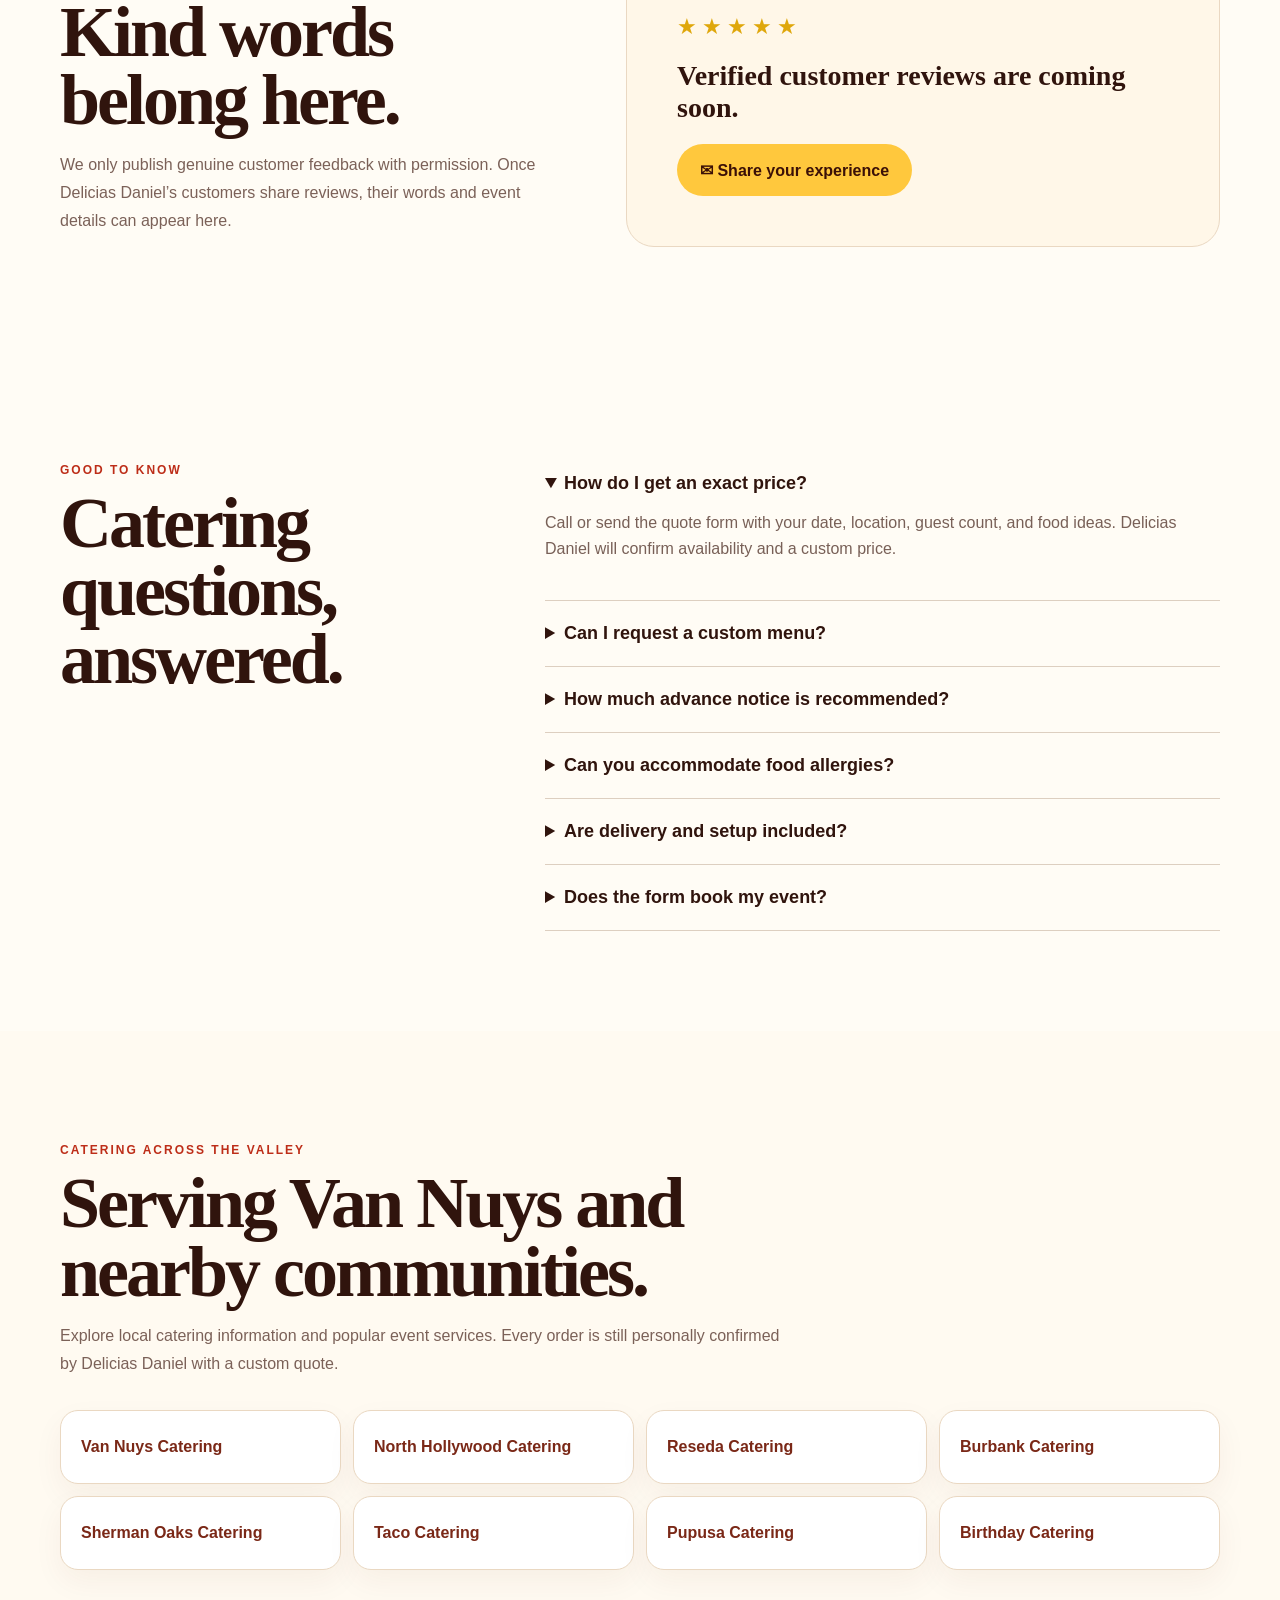
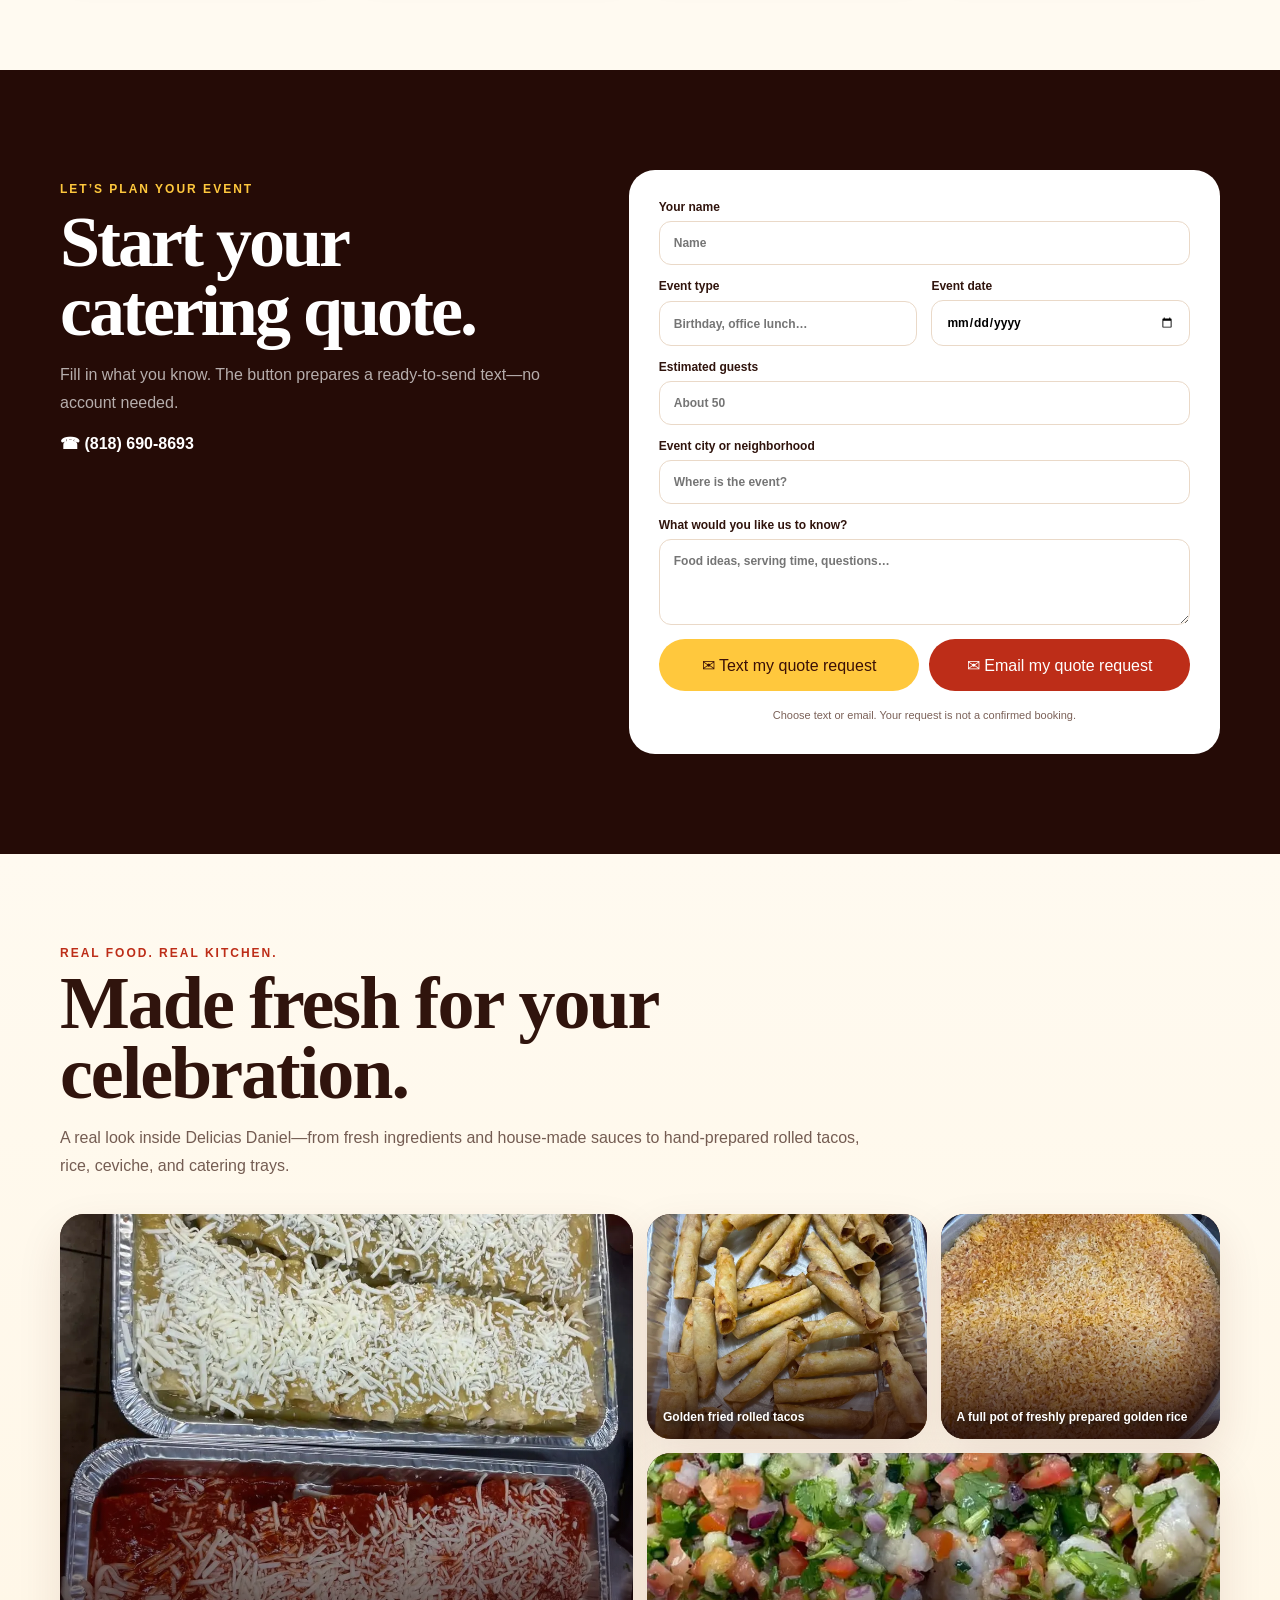
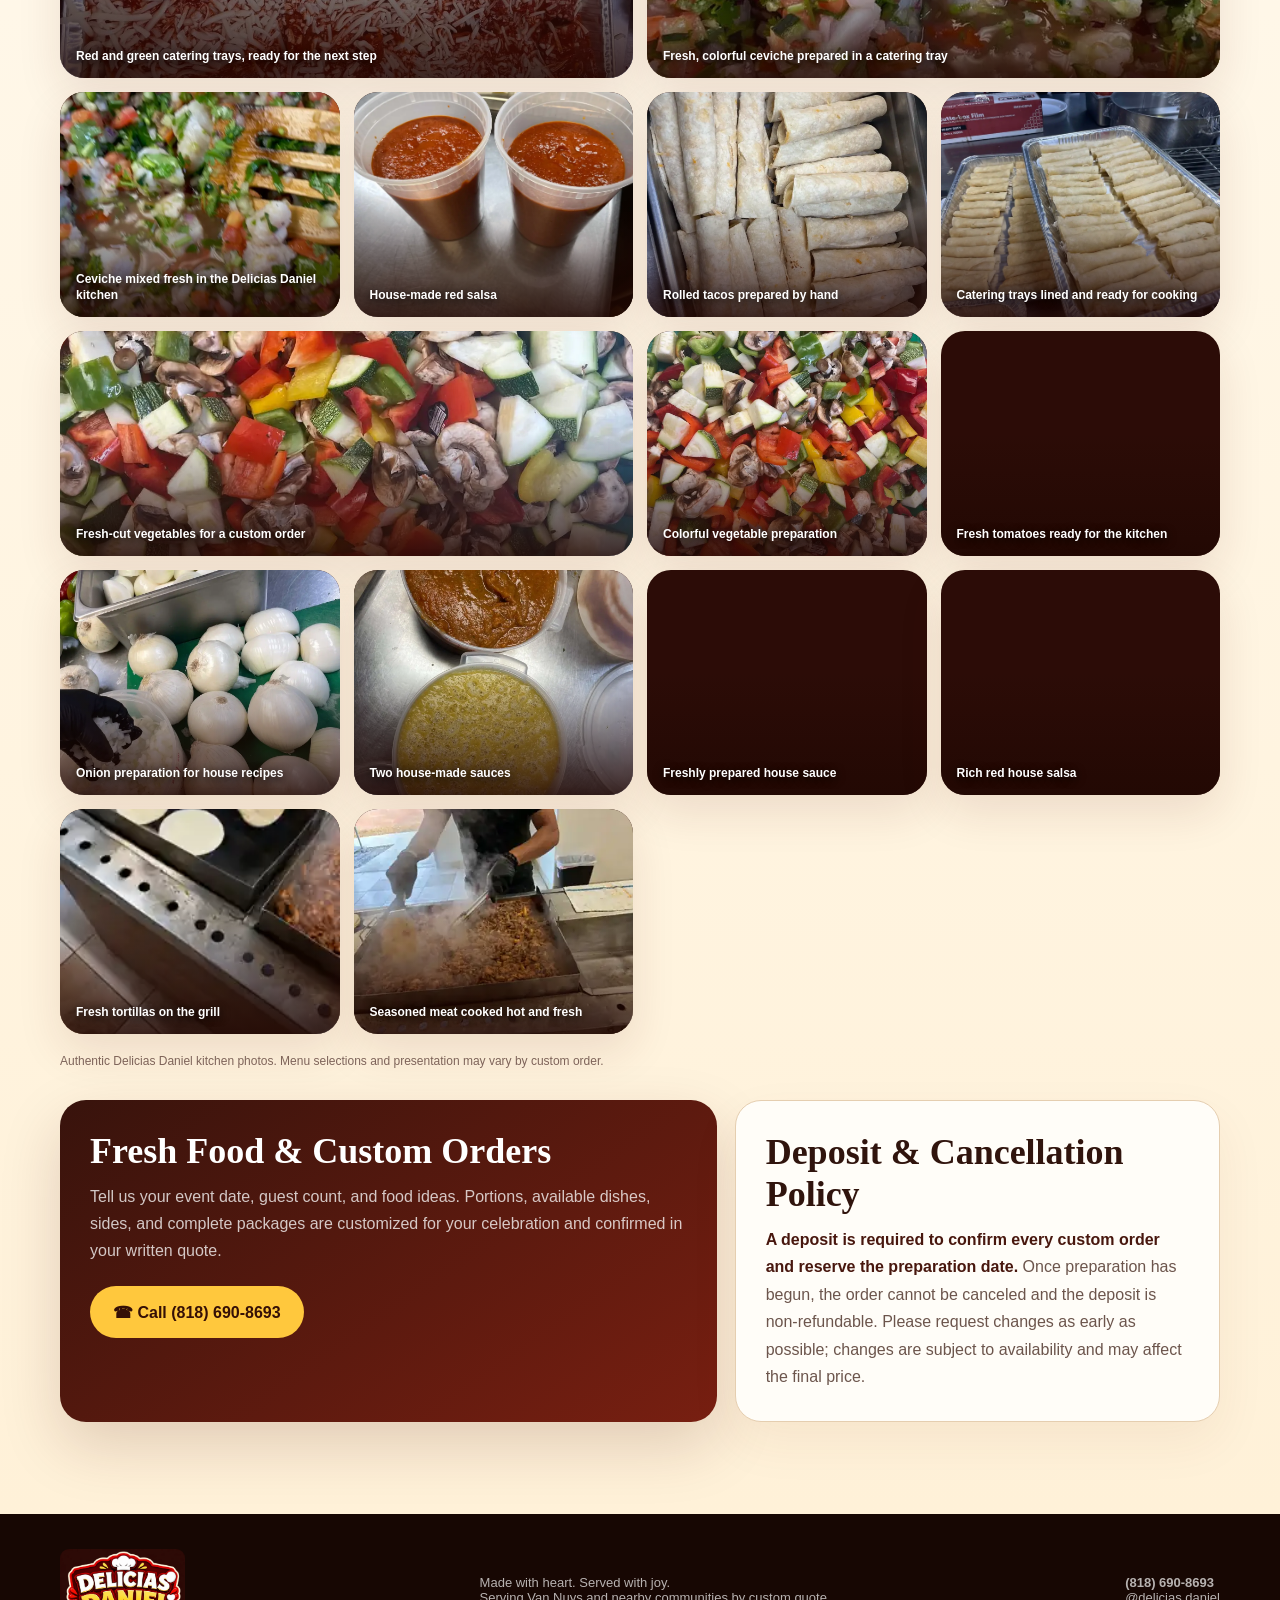
==== commit 8da7faed: "Expand local catering SEO coverage" ====
--- a/index.html
+++ b/index.html
@@ -40,7 +40,7 @@
       "telephone": "+1-818-690-8693",
       "email": "deliciasdanielcatering@gmail.com",
       "slogan": "Catering made for your celebration.",
-      "areaServed": "Van Nuys and nearby communities",
+      "areaServed": ["Van Nuys","North Hollywood","Reseda","Burbank","Sherman Oaks","San Fernando Valley"],
       "servesCuisine": [
         "Mexican",
         "Salvadoran",
@@ -55,7 +55,7 @@
         "telephone": "+1-818-690-8693",
         "email": "deliciasdanielcatering@gmail.com",
         "contactType": "customer service",
-        "areaServed": "Van Nuys and nearby communities"
+        "areaServed": ["Van Nuys","North Hollywood","Reseda","Burbank","Sherman Oaks","San Fernando Valley"]
       }
     }
   </script>
@@ -135,6 +135,8 @@
 @media(max-width:560px){.ceviche-feature{padding:72px 0}.ceviche-prices{grid-template-columns:1fr 1fr}.ceviche-copy h2{letter-spacing:-2px}.ceviche-still{margin-top:22px}}
 @media(max-width:360px){.ceviche-prices{grid-template-columns:1fr}}
 
+
+.local-seo{background:#fffaf1}.local-seo-grid{display:grid;grid-template-columns:repeat(4,1fr);gap:12px;margin-top:32px}.local-seo-grid a{display:flex;align-items:center;min-height:74px;padding:18px 20px;background:white;border:1px solid #ead8c2;border-radius:18px;color:#7a2817;font-weight:900;box-shadow:0 12px 30px #6b2c100d}.local-seo-grid a:hover{transform:translateY(-2px);box-shadow:0 18px 36px #6b2c1018}@media(max-width:850px){.local-seo-grid{grid-template-columns:1fr 1fr}}@media(max-width:560px){.local-seo-grid{grid-template-columns:1fr}}
 </style>
 </head>
 <body>
@@ -321,7 +323,8 @@
       <details><summary>Does the form book my event?</summary><p>No. It prepares a text request. The event is confirmed only after Delicias Daniel accepts the order, both sides agree on the written details, and any required deposit is received.</p></details>
     </div></div></section>
 
-    <section class="quote" id="quote"><div class="wrap quote-grid"><div><p class="eyebrow">Let’s plan your event</p><h2>Start your catering quote.</h2><p class="sub">Fill in what you know. The button prepares a ready-to-send text—no account needed.</p><a class="number" href="tel:+18186908693">☎ (818) 690-8693</a></div><form class="form" id="form"><label>Your name<input name="name" required placeholder="Name"></label><div class="row"><label>Event type<input name="event" required placeholder="Birthday, office lunch…"></label><label>Event date<input name="date" type="date" required></label></div><label>Estimated guests<input name="guests" required placeholder="About 50"></label><label>Event city or neighborhood<input name="location" required placeholder="Where is the event?"></label><label>What would you like us to know?<textarea name="details" rows="4" placeholder="Food ideas, serving time, questions…"></textarea></label><div class="form-actions"><button class="btn primary" type="submit">✉ Text my quote request</button><button class="btn email-quote" id="email-quote" type="button">✉ Email my quote request</button></div><p class="form-note">Choose text or email. Your request is not a confirmed booking.</p></form></div></section>
+    <section class="local-seo" id="areas-we-serve"><div class="wrap"><div class="heading"><p class="kicker">Catering across the Valley</p><h2>Serving Van Nuys and nearby communities.</h2><p class="sub">Explore local catering information and popular event services. Every order is still personally confirmed by Delicias Daniel with a custom quote.</p></div><div class="local-seo-grid"><a href="/areas/van-nuys-catering.html">Van Nuys Catering</a><a href="/areas/north-hollywood-catering.html">North Hollywood Catering</a><a href="/areas/reseda-catering.html">Reseda Catering</a><a href="/areas/burbank-catering.html">Burbank Catering</a><a href="/areas/sherman-oaks-catering.html">Sherman Oaks Catering</a><a href="/services/taco-catering.html">Taco Catering</a><a href="/services/pupusa-catering.html">Pupusa Catering</a><a href="/services/birthday-catering.html">Birthday Catering</a></div></div></section>
+<section class="quote" id="quote"><div class="wrap quote-grid"><div><p class="eyebrow">Let’s plan your event</p><h2>Start your catering quote.</h2><p class="sub">Fill in what you know. The button prepares a ready-to-send text—no account needed.</p><a class="number" href="tel:+18186908693">☎ (818) 690-8693</a></div><form class="form" id="form"><label>Your name<input name="name" required placeholder="Name"></label><div class="row"><label>Event type<input name="event" required placeholder="Birthday, office lunch…"></label><label>Event date<input name="date" type="date" required></label></div><label>Estimated guests<input name="guests" required placeholder="About 50"></label><label>Event city or neighborhood<input name="location" required placeholder="Where is the event?"></label><label>What would you like us to know?<textarea name="details" rows="4" placeholder="Food ideas, serving time, questions…"></textarea></label><div class="form-actions"><button class="btn primary" type="submit">✉ Text my quote request</button><button class="btn email-quote" id="email-quote" type="button">✉ Email my quote request</button></div><p class="form-note">Choose text or email. Your request is not a confirmed booking.</p></form></div></section>
   </main>
   
 <section class="dd-real-food" id="real-food-gallery" aria-labelledby="real-food-title">
